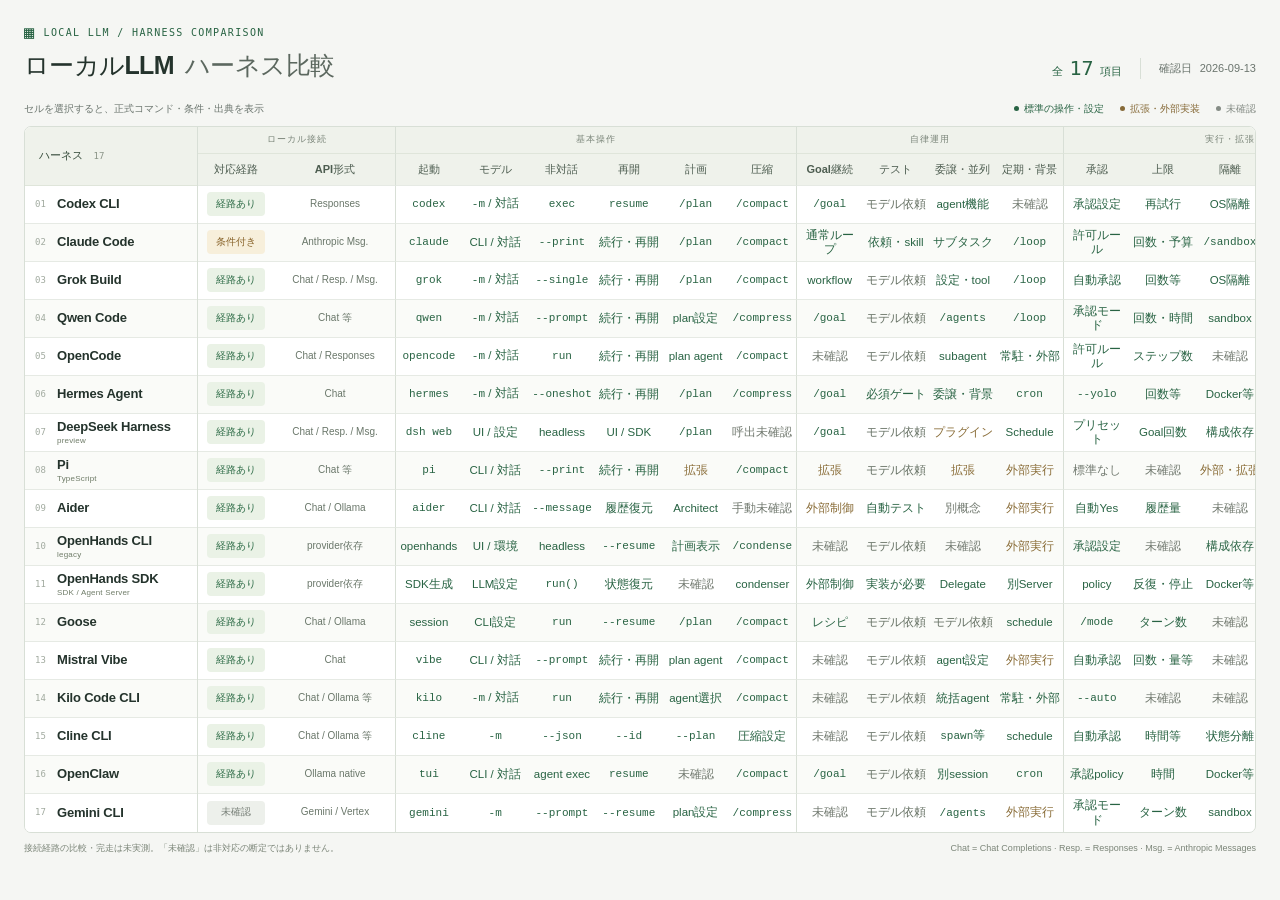
==== index.html @ deb5e722 "Build a single-page comparison for all 17 harnesses" ====
<!doctype html>
<html lang="ja">
<head>
  <meta charset="utf-8">
  <meta name="viewport" content="width=device-width, initial-scale=1">
  <meta name="color-scheme" content="light">
  <title>ローカルLLM ハーネス比較 — 全17項目</title>
  <meta name="description" content="全17ハーネスのローカルLLM接続、コマンド、自律運用を1つの比較表で。一次資料・正式エイリアスも各セルで確認できます。">
  <link rel="canonical" href="https://ootsuka-repos.github.io/local-llm-harness-comparison/">
  <link rel="icon" href="assets/favicon.svg" type="image/svg+xml">
  <link rel="stylesheet" href="assets/style.css">
  <script src="assets/table.js" defer></script>
</head>
<body>
  <main>
    <header class="page-header">
      <div class="heading">
        <p class="eyebrow"><span aria-hidden="true" class="brand-mark">▦</span> LOCAL LLM / HARNESS COMPARISON</p>
        <h1>ローカルLLM <span>ハーネス比較</span></h1>
      </div>
      <div class="page-meta"><span class="total">全 <strong>17</strong> 項目</span><span>確認日 <time datetime="2026-09-13">2026-09-13</time></span></div>
    </header>
    <div class="table-meta" id="table-help">
      <span>セルを選択すると、正式コマンド・条件・出典を表示</span>
      <span class="legend"><span class="legend-standard">標準の操作・設定</span><span class="legend-external">拡張・外部実装</span><span class="legend-unknown">未確認</span><span class="scroll-hint">横スクロール →</span></span>
    </div>
    <div class="table-scroll" role="region" aria-label="全17ハーネスの比較表。矢印キーでスクロールできます" aria-describedby="table-help table-note" tabindex="0">
      <table>
        <caption class="sr-only">全17ハーネスのローカル接続と15機能の比較</caption>
        <colgroup><col class="name-col"></colgroup><colgroup><col class="local-col"><col class="api-col"></colgroup><colgroup><col span="6" class="feature-col"></colgroup><colgroup><col span="4" class="feature-col"></colgroup><colgroup><col span="5" class="feature-col"></colgroup>
<thead><tr class="group-head"><th class="name-head" rowspan="2" scope="col">ハーネス <span class="count">17</span></th><th scope="colgroup" colspan="2">ローカル接続</th><th scope="colgroup" colspan="6">基本操作</th><th scope="colgroup" colspan="4">自律運用</th><th scope="colgroup" colspan="5">実行・拡張</th></tr>
<tr class="column-head"><th scope="col">対応経路</th><th scope="col">API形式</th><th scope="col" class="group-start">起動</th><th scope="col" class="">モデル</th><th scope="col" class="">非対話</th><th scope="col" class="">再開</th><th scope="col" class="">計画</th><th scope="col" class="">圧縮</th><th scope="col" class="group-start">Goal継続</th><th scope="col" class="">テスト</th><th scope="col" class="">委譲・並列</th><th scope="col" class="">定期・背景</th><th scope="col" class="group-start">承認</th><th scope="col" class="">上限</th><th scope="col" class="">隔離</th><th scope="col" class="">拡張</th><th scope="col" class="">出力</th></tr></thead>
<tbody>
<tr id="codex"><th scope="row"><button type="button" class="name-button" popovertarget="detail-codex-scope" aria-label="Codex CLIの対象・実行面"><span class="row-number" aria-hidden="true">01</span><span class="product-name">Codex CLI</span><span class="name-arrow" aria-hidden="true">↗</span></button></th><td class="local-cell"><button type="button" class="cell-button status-supported" popovertarget="detail-codex-local" aria-label="Codex CLI・ローカル接続：経路あり。詳細を表示" title="`codex --oss --local-provider ollama -m MODEL`。LM Studioも選択可。独自providerは`base_url`＋`wire_api = &quot;responses&quot;`。Chat Completionsだけのサーバーとは直接同一視しない。">経路あり</button></td><td class="api-cell"><button type="button" class="cell-button " popovertarget="detail-codex-protocol" aria-label="Codex CLI・API形式：Responses。詳細を表示" title="Responses">Responses</button></td><td class="group-start kind-cli"><button type="button" class="cell-button " popovertarget="detail-codex-start" aria-label="Codex CLI・起動：codex。詳細を表示" title="`codex`"><code>codex</code></button></td><td class="kind-mixed"><button type="button" class="cell-button " popovertarget="detail-codex-model" aria-label="Codex CLI・モデル選択：-m / 対話。詳細を表示" title="`--model MODEL` / `/model`"><code>-m</code> / 対話</button></td><td class="kind-cli"><button type="button" class="cell-button " popovertarget="detail-codex-headless" aria-label="Codex CLI・非対話実行：exec。詳細を表示" title="`codex exec &quot;PROMPT&quot;`"><code>exec</code></button></td><td class="kind-cli"><button type="button" class="cell-button " popovertarget="detail-codex-resume" aria-label="Codex CLI・再開：resume。詳細を表示" title="`codex resume --last` / `codex resume ID`"><code>resume</code></button></td><td class="kind-slash"><button type="button" class="cell-button " popovertarget="detail-codex-plan" aria-label="Codex CLI・計画：/plan。詳細を表示" title="`/plan [PROMPT]`"><code>/plan</code></button></td><td class="kind-slash"><button type="button" class="cell-button " popovertarget="detail-codex-compact" aria-label="Codex CLI・履歴圧縮：/compact。詳細を表示" title="`/compact`"><code>/compact</code></button></td><td class="group-start kind-slash"><button type="button" class="cell-button " popovertarget="detail-codex-goal" aria-label="Codex CLI・目標まで継続：/goal。詳細を表示" title="`/goal OBJECTIVE`、`/goal pause`、`/goal resume`。ローカルモデルでの継続品質は未実測。"><code>/goal</code></button></td><td class="kind-model"><button type="button" class="cell-button " popovertarget="detail-codex-test" aria-label="Codex CLI・テスト・修正：モデル依頼。詳細を表示" title="テストを実行して失敗を修正するよう依頼。`codex review`はレビュー用でテスト合格ゲートではない。">モデル依頼</button></td><td class="kind-mixed"><button type="button" class="cell-button " popovertarget="detail-codex-delegate" aria-label="Codex CLI・サブエージェント：agent機能。詳細を表示" title="エージェント機能・設定で委譲。`codex agents`はセッション閲覧で、spawnコマンドではない。">agent機能</button></td><td class="kind-unverified"><button type="button" class="cell-button " popovertarget="detail-codex-schedule" aria-label="Codex CLI・定期・背景実行：未確認。詳細を表示" title="この比較ではローカルCLIの定期実行コマンド未確定。外部schedulerで`codex exec`を起動可能。">未確認</button></td><td class="group-start kind-cli"><button type="button" class="cell-button " popovertarget="detail-codex-approval" aria-label="Codex CLI・承認制御：承認設定。詳細を表示" title="`--ask-for-approval never --sandbox workspace-write`。承認しない設定と隔離は別。">承認設定</button></td><td class="kind-config"><button type="button" class="cell-button " popovertarget="detail-codex-limits" aria-label="Codex CLI・実行上限：再試行。詳細を表示" title="providerの`request_max_retries` / `stream_max_retries`。壁時計制限は外部プロセス管理で補う。">再試行</button></td><td class="kind-cli"><button type="button" class="cell-button " popovertarget="detail-codex-sandbox" aria-label="Codex CLI・隔離：OS隔離。詳細を表示" title="`--sandbox workspace-write` / `read-only`。`--worktree`はGit分離でOS隔離ではない。">OS隔離</button></td><td class="kind-mixed"><button type="button" class="cell-button " popovertarget="detail-codex-extend" aria-label="Codex CLI・拡張・MCP：MCP等。詳細を表示" title="`codex mcp`、`codex plugin`、`/skills`">MCP等</button></td><td class="kind-cli"><button type="button" class="cell-button " popovertarget="detail-codex-output" aria-label="Codex CLI・機械可読出力：JSON。詳細を表示" title="`codex exec --json &quot;PROMPT&quot;`">JSON</button></td></tr>
<tr id="claude-code"><th scope="row"><button type="button" class="name-button" popovertarget="detail-claude-code-scope" aria-label="Claude Codeの対象・実行面"><span class="row-number" aria-hidden="true">02</span><span class="product-name">Claude Code</span><span class="name-arrow" aria-hidden="true">↗</span></button></th><td class="local-cell"><button type="button" class="cell-button status-conditional" popovertarget="detail-claude-code-local" aria-label="Claude Code・ローカル接続：条件付き。詳細を表示" title="OllamaのAnthropic互換APIで接続。`ANTHROPIC_BASE_URL=http://localhost:11434`、`ANTHROPIC_AUTH_TOKEN=ollama`、`ANTHROPIC_API_KEY=&quot;&quot;`を設定し`claude --model MODEL`。Chat Completionsのみなら変換層が必要。">条件付き</button></td><td class="api-cell"><button type="button" class="cell-button " popovertarget="detail-claude-code-protocol" aria-label="Claude Code・API形式：Anthropic Msg.。詳細を表示" title="Anthropic Messages">Anthropic Msg.</button></td><td class="group-start kind-cli"><button type="button" class="cell-button " popovertarget="detail-claude-code-start" aria-label="Claude Code・起動：claude。詳細を表示" title="`claude`"><code>claude</code></button></td><td class="kind-mixed"><button type="button" class="cell-button " popovertarget="detail-claude-code-model" aria-label="Claude Code・モデル選択：CLI / 対話。詳細を表示" title="`--model MODEL` / `/model`">CLI / 対話</button></td><td class="kind-cli"><button type="button" class="cell-button " popovertarget="detail-claude-code-headless" aria-label="Claude Code・非対話実行：--print。詳細を表示" title="`claude --print &quot;PROMPT&quot;`"><code>--print</code></button></td><td class="kind-cli"><button type="button" class="cell-button " popovertarget="detail-claude-code-resume" aria-label="Claude Code・再開：続行・再開。詳細を表示" title="`claude --continue` / `claude --resume ID`">続行・再開</button></td><td class="kind-mixed"><button type="button" class="cell-button " popovertarget="detail-claude-code-plan" aria-label="Claude Code・計画：/plan。詳細を表示" title="`--permission-mode plan` / `/plan`"><code>/plan</code></button></td><td class="kind-slash"><button type="button" class="cell-button " popovertarget="detail-claude-code-compact" aria-label="Claude Code・履歴圧縮：/compact。詳細を表示" title="`/compact [INSTRUCTIONS]`"><code>/compact</code></button></td><td class="group-start kind-slash"><button type="button" class="cell-button " popovertarget="detail-claude-code-goal" aria-label="Claude Code・目標まで継続：通常ループ。詳細を表示" title="通常のagent loop。`/loop`は反復／定期実行で、独立した成果検証の保証ではない。">通常ループ</button></td><td class="kind-mixed"><button type="button" class="cell-button " popovertarget="detail-claude-code-test" aria-label="Claude Code・テスト・修正：依頼・skill。詳細を表示" title="シェルでテスト→修正を依頼。`/verify`は明示起動の検証skillで、決定的な必須ゲートとは別。">依頼・skill</button></td><td class="kind-mixed"><button type="button" class="cell-button " popovertarget="detail-claude-code-delegate" aria-label="Claude Code・サブエージェント：サブタスク。詳細を表示" title="`--agents JSON` / agent定義ファイル、`/subtask TASK`でforked subagent。現行`/agents`は管理方法の案内。">サブタスク</button></td><td class="kind-slash"><button type="button" class="cell-button " popovertarget="detail-claude-code-schedule" aria-label="Claude Code・定期・背景実行：/loop。詳細を表示" title="`/loop INTERVAL PROMPT`。セッション稼働中に発火。終了中は動かず、再開時の復元に例外あり。"><code>/loop</code></button></td><td class="group-start kind-cli"><button type="button" class="cell-button " popovertarget="detail-claude-code-approval" aria-label="Claude Code・承認制御：許可ルール。詳細を表示" title="`--allowedTools`等で許可範囲を指定。全スキップは`--dangerously-skip-permissions`。">許可ルール</button></td><td class="kind-cli"><button type="button" class="cell-button " popovertarget="detail-claude-code-limits" aria-label="Claude Code・実行上限：回数・予算。詳細を表示" title="printモードの`--max-turns N` / `--max-budget-usd N`。ローカルモデルの価格上限は時間制限の代用にしない。">回数・予算</button></td><td class="kind-slash"><button type="button" class="cell-button " popovertarget="detail-claude-code-sandbox" aria-label="Claude Code・隔離：/sandbox。詳細を表示" title="`/sandbox`。権限スキップとsandboxを混同しない。"><code>/sandbox</code></button></td><td class="kind-mixed"><button type="button" class="cell-button " popovertarget="detail-claude-code-extend" aria-label="Claude Code・拡張・MCP：MCP等。詳細を表示" title="`claude mcp`、`/mcp`、`/skills`、hooks / plugins">MCP等</button></td><td class="kind-cli"><button type="button" class="cell-button " popovertarget="detail-claude-code-output" aria-label="Claude Code・機械可読出力：JSON。詳細を表示" title="`claude -p &quot;PROMPT&quot; --output-format json` / `stream-json`">JSON</button></td></tr>
<tr id="grok-build"><th scope="row"><button type="button" class="name-button" popovertarget="detail-grok-build-scope" aria-label="Grok Buildの対象・実行面"><span class="row-number" aria-hidden="true">03</span><span class="product-name">Grok Build</span><span class="name-arrow" aria-hidden="true">↗</span></button></th><td class="local-cell"><button type="button" class="cell-button status-supported" popovertarget="detail-grok-build-local" aria-label="Grok Build・ローカル接続：経路あり。詳細を表示" title="`~/.grok/config.toml`の`[model.&lt;id&gt;]`に`base_url`、`model`、`api_backend`を設定。独自モデル経路あり。ローカルQwen実測は未実施。">経路あり</button></td><td class="api-cell"><button type="button" class="cell-button " popovertarget="detail-grok-build-protocol" aria-label="Grok Build・API形式：Chat / Resp. / Msg.。詳細を表示" title="Chat Completions / Responses / Anthropic Messages">Chat / Resp. / Msg.</button></td><td class="group-start kind-cli"><button type="button" class="cell-button " popovertarget="detail-grok-build-start" aria-label="Grok Build・起動：grok。詳細を表示" title="`grok`"><code>grok</code></button></td><td class="kind-mixed"><button type="button" class="cell-button " popovertarget="detail-grok-build-model" aria-label="Grok Build・モデル選択：-m / 対話。詳細を表示" title="`--model MODEL` / `/model MODEL`"><code>-m</code> / 対話</button></td><td class="kind-cli"><button type="button" class="cell-button " popovertarget="detail-grok-build-headless" aria-label="Grok Build・非対話実行：--single。詳細を表示" title="`grok --single &quot;PROMPT&quot;`"><code>--single</code></button></td><td class="kind-cli"><button type="button" class="cell-button " popovertarget="detail-grok-build-resume" aria-label="Grok Build・再開：続行・再開。詳細を表示" title="`grok --continue` / `grok --resume ID`">続行・再開</button></td><td class="kind-slash"><button type="button" class="cell-button " popovertarget="detail-grok-build-plan" aria-label="Grok Build・計画：/plan。詳細を表示" title="`/plan [DESCRIPTION]` / `/view-plan`"><code>/plan</code></button></td><td class="kind-slash"><button type="button" class="cell-button " popovertarget="detail-grok-build-compact" aria-label="Grok Build・履歴圧縮：/compact。詳細を表示" title="`/compact [CONTEXT]`"><code>/compact</code></button></td><td class="group-start kind-slash"><button type="button" class="cell-button " popovertarget="detail-grok-build-goal" aria-label="Grok Build・目標まで継続：workflow。詳細を表示" title="`/workflow NAME`で保存workflowを実行・pause/resume。独立した完了検証の有無は未確認。">workflow</button></td><td class="kind-model"><button type="button" class="cell-button " popovertarget="detail-grok-build-test" aria-label="Grok Build・テスト・修正：モデル依頼。詳細を表示" title="シェルでテスト→修正を依頼。workflowに手順を記述可能。">モデル依頼</button></td><td class="kind-mixed"><button type="button" class="cell-button " popovertarget="detail-grok-build-delegate" aria-label="Grok Build・サブエージェント：設定・tool。詳細を表示" title="`GROK_SUBAGENTS=1`、taskツール。`/tasks`で確認。">設定・tool</button></td><td class="kind-slash"><button type="button" class="cell-button " popovertarget="detail-grok-build-schedule" aria-label="Grok Build・定期・背景実行：/loop。詳細を表示" title="`/loop [INTERVAL] PROMPT`、`/tasks`"><code>/loop</code></button></td><td class="group-start kind-cli"><button type="button" class="cell-button " popovertarget="detail-grok-build-approval" aria-label="Grok Build・承認制御：自動承認。詳細を表示" title="`--always-approve`。denyルールやhooksは別に適用。">自動承認</button></td><td class="kind-mixed"><button type="button" class="cell-button " popovertarget="detail-grok-build-limits" aria-label="Grok Build・実行上限：回数等。詳細を表示" title="`--max-turns N`、modelごとの`max_retries`">回数等</button></td><td class="kind-cli"><button type="button" class="cell-button " popovertarget="detail-grok-build-sandbox" aria-label="Grok Build・隔離：OS隔離。詳細を表示" title="`--sandbox workspace` / `read-only` / `strict`。`--worktree`は別のGit分離。">OS隔離</button></td><td class="kind-mixed"><button type="button" class="cell-button " popovertarget="detail-grok-build-extend" aria-label="Grok Build・拡張・MCP：MCP等。詳細を表示" title="`grok mcp`、`grok plugin`、`/skills`、hooks">MCP等</button></td><td class="kind-cli"><button type="button" class="cell-button " popovertarget="detail-grok-build-output" aria-label="Grok Build・機械可読出力：JSON。詳細を表示" title="`--output-format json` / `streaming-json`、`grok agent stdio`はACP">JSON</button></td></tr>
<tr id="qwen-code"><th scope="row"><button type="button" class="name-button" popovertarget="detail-qwen-code-scope" aria-label="Qwen Codeの対象・実行面"><span class="row-number" aria-hidden="true">04</span><span class="product-name">Qwen Code</span><span class="name-arrow" aria-hidden="true">↗</span></button></th><td class="local-cell"><button type="button" class="cell-button status-supported" popovertarget="detail-qwen-code-local" aria-label="Qwen Code・ローカル接続：経路あり。詳細を表示" title="`qwen --auth-type openai --openai-base-url URL --openai-api-key KEY --model MODEL`。URLは通常`http://127.0.0.1:PORT/v1`。">経路あり</button></td><td class="api-cell"><button type="button" class="cell-button " popovertarget="detail-qwen-code-protocol" aria-label="Qwen Code・API形式：Chat 等。詳細を表示" title="Chat Completionsほかprovider別プロトコル">Chat 等</button></td><td class="group-start kind-cli"><button type="button" class="cell-button " popovertarget="detail-qwen-code-start" aria-label="Qwen Code・起動：qwen。詳細を表示" title="`qwen`"><code>qwen</code></button></td><td class="kind-mixed"><button type="button" class="cell-button " popovertarget="detail-qwen-code-model" aria-label="Qwen Code・モデル選択：-m / 対話。詳細を表示" title="`--model MODEL` / `/model`"><code>-m</code> / 対話</button></td><td class="kind-cli"><button type="button" class="cell-button " popovertarget="detail-qwen-code-headless" aria-label="Qwen Code・非対話実行：--prompt。詳細を表示" title="`qwen --prompt &quot;PROMPT&quot;`"><code>--prompt</code></button></td><td class="kind-cli"><button type="button" class="cell-button " popovertarget="detail-qwen-code-resume" aria-label="Qwen Code・再開：続行・再開。詳細を表示" title="`qwen --continue` / `qwen --resume ID`。headlessにも対応。">続行・再開</button></td><td class="kind-cli"><button type="button" class="cell-button " popovertarget="detail-qwen-code-plan" aria-label="Qwen Code・計画：plan設定。詳細を表示" title="`--approval-mode plan`">plan設定</button></td><td class="kind-slash"><button type="button" class="cell-button " popovertarget="detail-qwen-code-compact" aria-label="Qwen Code・履歴圧縮：/compress。詳細を表示" title="`/compress`"><code>/compress</code></button></td><td class="group-start kind-mixed"><button type="button" class="cell-button " popovertarget="detail-qwen-code-goal" aria-label="Qwen Code・目標まで継続：/goal。詳細を表示" title="`/goal OBJECTIVE`。headlessは`qwen -p &quot;/goal OBJECTIVE&quot;`。完了・blocked申告を検証役が判定。"><code>/goal</code></button></td><td class="kind-model"><button type="button" class="cell-button " popovertarget="detail-qwen-code-test" aria-label="Qwen Code・テスト・修正：モデル依頼。詳細を表示" title="テスト合格をGoalの検証条件に記載。テスト実行・修正はモデルのツール操作。">モデル依頼</button></td><td class="kind-mixed"><button type="button" class="cell-button " popovertarget="detail-qwen-code-delegate" aria-label="Qwen Code・サブエージェント：/agents。詳細を表示" title="`/agents create` / `manage`、`/fork DIRECTIVE`、`/coordinate TASK`。subagentのモデル・権限設定に依存。"><code>/agents</code></button></td><td class="kind-slash"><button type="button" class="cell-button " popovertarget="detail-qwen-code-schedule" aria-label="Qwen Code・定期・背景実行：/loop。詳細を表示" title="`/loop INTERVAL PROMPT`は同梱skill。`/tasks` / `/workflows`で背景作業を確認。"><code>/loop</code></button></td><td class="group-start kind-cli"><button type="button" class="cell-button " popovertarget="detail-qwen-code-approval" aria-label="Qwen Code・承認制御：承認モード。詳細を表示" title="`--approval-mode yolo` / `--yolo`。`auto`は判定による承認で全許可とは異なる。">承認モード</button></td><td class="kind-cli"><button type="button" class="cell-button " popovertarget="detail-qwen-code-limits" aria-label="Qwen Code・実行上限：回数・時間。詳細を表示" title="`--max-session-turns N` / `--max-wall-time 1h` / `--max-tool-calls N`。serve/ACPへ同じ上限が適用されると仮定しない。">回数・時間</button></td><td class="kind-cli"><button type="button" class="cell-button " popovertarget="detail-qwen-code-sandbox" aria-label="Qwen Code・隔離：sandbox。詳細を表示" title="`--sandbox`。`--yolo`だけでは隔離されない。">sandbox</button></td><td class="kind-slash"><button type="button" class="cell-button " popovertarget="detail-qwen-code-extend" aria-label="Qwen Code・拡張・MCP：MCP等。詳細を表示" title="`/mcp`、`/skills`。拡張の有効化状態に依存。">MCP等</button></td><td class="kind-cli"><button type="button" class="cell-button " popovertarget="detail-qwen-code-output" aria-label="Qwen Code・機械可読出力：JSON。詳細を表示" title="`--output-format json` / `stream-json`">JSON</button></td></tr>
<tr id="opencode"><th scope="row"><button type="button" class="name-button" popovertarget="detail-opencode-scope" aria-label="OpenCodeの対象・実行面"><span class="row-number" aria-hidden="true">05</span><span class="product-name">OpenCode</span><span class="name-arrow" aria-hidden="true">↗</span></button></th><td class="local-cell"><button type="button" class="cell-button status-supported" popovertarget="detail-opencode-local" aria-label="OpenCode・ローカル接続：経路あり。詳細を表示" title="`opencode.json`の`provider.&lt;id&gt;.options.baseURL`。Chat Completionsなら`@ai-sdk/openai-compatible`。`-m provider/MODEL`で選択。">経路あり</button></td><td class="api-cell"><button type="button" class="cell-button " popovertarget="detail-opencode-protocol" aria-label="OpenCode・API形式：Chat / Responses。詳細を表示" title="Chat Completions / Responses（providerで選択）">Chat / Responses</button></td><td class="group-start kind-cli"><button type="button" class="cell-button " popovertarget="detail-opencode-start" aria-label="OpenCode・起動：opencode。詳細を表示" title="`opencode`"><code>opencode</code></button></td><td class="kind-mixed"><button type="button" class="cell-button " popovertarget="detail-opencode-model" aria-label="OpenCode・モデル選択：-m / 対話。詳細を表示" title="`--model provider/MODEL` / `/models`"><code>-m</code> / 対話</button></td><td class="kind-cli"><button type="button" class="cell-button " popovertarget="detail-opencode-headless" aria-label="OpenCode・非対話実行：run。詳細を表示" title="`opencode run &quot;PROMPT&quot;`"><code>run</code></button></td><td class="kind-cli"><button type="button" class="cell-button " popovertarget="detail-opencode-resume" aria-label="OpenCode・再開：続行・再開。詳細を表示" title="`opencode --continue` / `opencode --session ID`。runにも指定可能。">続行・再開</button></td><td class="kind-mixed"><button type="button" class="cell-button " popovertarget="detail-opencode-plan" aria-label="OpenCode・計画：plan agent。詳細を表示" title="`--agent plan` / TUIでTabによるagent切替">plan agent</button></td><td class="kind-slash"><button type="button" class="cell-button " popovertarget="detail-opencode-compact" aria-label="OpenCode・履歴圧縮：/compact。詳細を表示" title="`/compact`"><code>/compact</code></button></td><td class="group-start kind-unverified"><button type="button" class="cell-button " popovertarget="detail-opencode-goal" aria-label="OpenCode・目標まで継続：未確認。詳細を表示" title="通常のagent loop。Goalの独立検証付き継続は、本体の今回確認した資料では未確認。">未確認</button></td><td class="kind-model"><button type="button" class="cell-button " popovertarget="detail-opencode-test" aria-label="OpenCode・テスト・修正：モデル依頼。詳細を表示" title="bashでテスト→修正を依頼。formatterとテスト完了ゲートは別。">モデル依頼</button></td><td class="kind-mixed"><button type="button" class="cell-button " popovertarget="detail-opencode-delegate" aria-label="OpenCode・サブエージェント：subagent。詳細を表示" title="subagentを設定。`@general`等で利用。`opencode agent create`で作成。">subagent</button></td><td class="kind-cli"><button type="button" class="cell-button " popovertarget="detail-opencode-schedule" aria-label="OpenCode・定期・背景実行：常駐・外部。詳細を表示" title="`opencode serve`＋`opencode run --attach URL`。定期起動は外側で管理。">常駐・外部</button></td><td class="group-start kind-mixed"><button type="button" class="cell-button " popovertarget="detail-opencode-approval" aria-label="OpenCode・承認制御：許可ルール。詳細を表示" title="`--auto`は明示deny以外を自動承認。`permission`設定で個別制御。">許可ルール</button></td><td class="kind-config"><button type="button" class="cell-button " popovertarget="detail-opencode-limits" aria-label="OpenCode・実行上限：ステップ数。詳細を表示" title="agentの`steps`で推論反復を制限。プロセスの時間上限とは別。">ステップ数</button></td><td class="kind-unverified"><button type="button" class="cell-button " popovertarget="detail-opencode-sandbox" aria-label="OpenCode・隔離：未確認。詳細を表示" title="permissionは操作許可。OS隔離の汎用フラグはこの資料群で未確認。コンテナ等を外側で用意。">未確認</button></td><td class="kind-mixed"><button type="button" class="cell-button " popovertarget="detail-opencode-extend" aria-label="OpenCode・拡張・MCP：MCP等。詳細を表示" title="`opencode mcp add`、skills、plugins、カスタムコマンド">MCP等</button></td><td class="kind-cli"><button type="button" class="cell-button " popovertarget="detail-opencode-output" aria-label="OpenCode・機械可読出力：JSON。詳細を表示" title="`opencode run --format json &quot;PROMPT&quot;`">JSON</button></td></tr>
<tr id="hermes"><th scope="row"><button type="button" class="name-button" popovertarget="detail-hermes-scope" aria-label="Hermes Agentの対象・実行面"><span class="row-number" aria-hidden="true">06</span><span class="product-name">Hermes Agent</span><span class="name-arrow" aria-hidden="true">↗</span></button></th><td class="local-cell"><button type="button" class="cell-button status-supported" popovertarget="detail-hermes-local" aria-label="Hermes Agent・ローカル接続：経路あり。詳細を表示" title="`hermes setup`でCustom Endpoint。`model.provider: custom`、`model.base_url: URL`、`model.default: MODEL`。">経路あり</button></td><td class="api-cell"><button type="button" class="cell-button " popovertarget="detail-hermes-protocol" aria-label="Hermes Agent・API形式：Chat。詳細を表示" title="Chat Completions（custom endpoint）">Chat</button></td><td class="group-start kind-cli"><button type="button" class="cell-button " popovertarget="detail-hermes-start" aria-label="Hermes Agent・起動：hermes。詳細を表示" title="`hermes` / `hermes chat`"><code>hermes</code></button></td><td class="kind-mixed"><button type="button" class="cell-button " popovertarget="detail-hermes-model" aria-label="Hermes Agent・モデル選択：-m / 対話。詳細を表示" title="`hermes chat --model MODEL` / `/model`"><code>-m</code> / 対話</button></td><td class="kind-cli"><button type="button" class="cell-button " popovertarget="detail-hermes-headless" aria-label="Hermes Agent・非対話実行：--oneshot。詳細を表示" title="`hermes chat --oneshot --query &quot;PROMPT&quot;`。現行では`-q`単独はTTYで対話を継続する。"><code>--oneshot</code></button></td><td class="kind-cli"><button type="button" class="cell-button " popovertarget="detail-hermes-resume" aria-label="Hermes Agent・再開：続行・再開。詳細を表示" title="`hermes --continue` / `hermes --resume ID`">続行・再開</button></td><td class="kind-slash"><button type="button" class="cell-button " popovertarget="detail-hermes-plan" aria-label="Hermes Agent・計画：/plan。詳細を表示" title="`/plan [TASK]`で計画ファイルを作成"><code>/plan</code></button></td><td class="kind-slash"><button type="button" class="cell-button " popovertarget="detail-hermes-compact" aria-label="Hermes Agent・履歴圧縮：/compress。詳細を表示" title="`/compress [focus TOPIC]`"><code>/compress</code></button></td><td class="group-start kind-slash"><button type="button" class="cell-button " popovertarget="detail-hermes-goal" aria-label="Hermes Agent・目標まで継続：/goal。詳細を表示" title="`/goal OBJECTIVE`、`/goal pause` / `resume`。補助judgeで継続判断。ACPには未実装。"><code>/goal</code></button></td><td class="kind-slash"><button type="button" class="cell-button " popovertarget="detail-hermes-test" aria-label="Hermes Agent・テスト・修正：必須ゲート。詳細を表示" title="`/goal gate add COMMAND`。終了コード0を完了の必要条件にできる。通常のjudge判断も続く。">必須ゲート</button></td><td class="kind-mixed"><button type="button" class="cell-button " popovertarget="detail-hermes-delegate" aria-label="Hermes Agent・サブエージェント：委譲・背景。詳細を表示" title="delegate機能。`/bg PROMPT`は別背景セッションで、Goalの自動タスク分割とは別。">委譲・背景</button></td><td class="kind-cli"><button type="button" class="cell-button " popovertarget="detail-hermes-schedule" aria-label="Hermes Agent・定期・背景実行：cron。詳細を表示" title="`hermes cron create` / `list` / `tick`、`hermes gateway`。複数タスクは`hermes kanban`系。"><code>cron</code></button></td><td class="group-start kind-cli"><button type="button" class="cell-button " popovertarget="detail-hermes-approval" aria-label="Hermes Agent・承認制御：--yolo。詳細を表示" title="`--yolo`で承認をスキップ。通常のapproval設定とは区別。"><code>--yolo</code></button></td><td class="kind-mixed"><button type="button" class="cell-button " popovertarget="detail-hermes-limits" aria-label="Hermes Agent・実行上限：回数等。詳細を表示" title="`--max-turns N`は一会話ターン内のtool反復。Goalは`goals.max_turns`、gateには別のtimeout/retry。">回数等</button></td><td class="kind-config"><button type="button" class="cell-button " popovertarget="detail-hermes-sandbox" aria-label="Hermes Agent・隔離：Docker等。詳細を表示" title="terminal backendにDocker / SSH等を選択。`--worktree`は別のGit分離。">Docker等</button></td><td class="kind-mixed"><button type="button" class="cell-button " popovertarget="detail-hermes-extend" aria-label="Hermes Agent・拡張・MCP：MCP等。詳細を表示" title="skills / MCP / plugins。`/skills`で管理。">MCP等</button></td><td class="kind-cli"><button type="button" class="cell-button " popovertarget="detail-hermes-output" aria-label="Hermes Agent・機械可読出力：text / RPC。詳細を表示" title="`hermes -z &quot;PROMPT&quot;`は最終テキスト出力。構造化制御はRPC/SDK面を別途使用。">text / RPC</button></td></tr>
<tr id="deepseek-harness"><th scope="row"><button type="button" class="name-button" popovertarget="detail-deepseek-harness-scope" aria-label="DeepSeek Harness (dsh)の対象・実行面"><span class="row-number" aria-hidden="true">07</span><span class="product-name">DeepSeek Harness<small class="product-badge">preview</small></span><span class="name-arrow" aria-hidden="true">↗</span></button></th><td class="local-cell"><button type="button" class="cell-button status-supported" popovertarget="detail-deepseek-harness-local" aria-label="DeepSeek Harness (dsh)・ローカル接続：経路あり。詳細を表示" title="WebのSettings → Models → Add a custom provider。`baseURL`とAPI protocolを指定。`llm-pi-ai.providers`で設定可。">経路あり</button></td><td class="api-cell"><button type="button" class="cell-button " popovertarget="detail-deepseek-harness-protocol" aria-label="DeepSeek Harness (dsh)・API形式：Chat / Resp. / Msg.。詳細を表示" title="Chat Completions / Responses / Anthropic Messages">Chat / Resp. / Msg.</button></td><td class="group-start kind-cli"><button type="button" class="cell-button " popovertarget="detail-deepseek-harness-start" aria-label="DeepSeek Harness (dsh)・起動：dsh web。詳細を表示" title="`dsh web`（未導入なら`npx @deepseek-ai/dsh web`）"><code>dsh web</code></button></td><td class="kind-ui"><button type="button" class="cell-button " popovertarget="detail-deepseek-harness-model" aria-label="DeepSeek Harness (dsh)・モデル選択：UI / 設定。詳細を表示" title="Webのモデル選択 / `settings.yaml`。`--model`をlauncherの共通引数とは扱わない。">UI / 設定</button></td><td class="kind-cli"><button type="button" class="cell-button " popovertarget="detail-deepseek-harness-headless" aria-label="DeepSeek Harness (dsh)・非対話実行：headless。詳細を表示" title="`dsh --profile headless &quot;PROMPT&quot;`。新規永続sessionを作る単発実行。">headless</button></td><td class="kind-mixed"><button type="button" class="cell-button " popovertarget="detail-deepseek-harness-resume" aria-label="DeepSeek Harness (dsh)・再開：UI / SDK。詳細を表示" title="Webの既存sessionまたはSDKで復元。共通CLIの`--resume`は資料で未確認。">UI / SDK</button></td><td class="kind-slash"><button type="button" class="cell-button " popovertarget="detail-deepseek-harness-plan" aria-label="DeepSeek Harness (dsh)・計画：/plan。詳細を表示" title="`/plan [PROMPT]` / `/plan off`（command adapterのあるUI）"><code>/plan</code></button></td><td class="kind-unverified"><button type="button" class="cell-button " popovertarget="detail-deepseek-harness-compact" aria-label="DeepSeek Harness (dsh)・履歴圧縮：呼出未確認。詳細を表示" title="compaction subsystemあり。共通CLI／slashの正式な呼出綴りは未確定。">呼出未確認</button></td><td class="group-start kind-mixed"><button type="button" class="cell-button " popovertarget="detail-deepseek-harness-goal" aria-label="DeepSeek Harness (dsh)・目標まで継続：/goal。詳細を表示" title="`/goal OBJECTIVE` / `pause` / `resume`。Goalサービス＋command＋round-driverの構成に依存。"><code>/goal</code></button></td><td class="kind-model"><button type="button" class="cell-button " popovertarget="detail-deepseek-harness-test" aria-label="DeepSeek Harness (dsh)・テスト・修正：モデル依頼。詳細を表示" title="シェルで検証。Goal保存自体には独立した成果検証の保証はない。">モデル依頼</button></td><td class="kind-extension"><button type="button" class="cell-button " popovertarget="detail-deepseek-harness-delegate" aria-label="DeepSeek Harness (dsh)・サブエージェント：プラグイン。詳細を表示" title="subagentプラグイン構成。Codex / Claude委譲は別の任意bundleで、ローカルモデル利用の必須条件ではない。">プラグイン</button></td><td class="kind-ui"><button type="button" class="cell-button " popovertarget="detail-deepseek-harness-schedule" aria-label="DeepSeek Harness (dsh)・定期・背景実行：Schedule。詳細を表示" title="Schedule UI／schedule subsystem。配置したprofileと稼働ホストに依存。">Schedule</button></td><td class="group-start kind-config"><button type="button" class="cell-button " popovertarget="detail-deepseek-harness-approval" aria-label="DeepSeek Harness (dsh)・承認制御：プリセット。詳細を表示" title="permission presetで制御。base-backed新規sessionは`workspace-write`。汎用`--yolo`を想定しない。">プリセット</button></td><td class="kind-config"><button type="button" class="cell-button " popovertarget="detail-deepseek-harness-limits" aria-label="DeepSeek Harness (dsh)・実行上限：Goal回数。詳細を表示" title="Goalの`maxGoalRounds`（既定256）。round-driverはcap到達等で停止。">Goal回数</button></td><td class="kind-config"><button type="button" class="cell-button " popovertarget="detail-deepseek-harness-sandbox" aria-label="DeepSeek Harness (dsh)・隔離：構成依存。詳細を表示" title="sandbox / permission presetを構成。Planモードだけではツールを強制制限しない。">構成依存</button></td><td class="kind-cli"><button type="button" class="cell-button " popovertarget="detail-deepseek-harness-extend" aria-label="DeepSeek Harness (dsh)・拡張・MCP：MCP等。詳細を表示" title="`dsh plugin --profile NAME add PACKAGE`。MCP clientは同梱、serverは既定で未有効。">MCP等</button></td><td class="kind-cli"><button type="button" class="cell-button " popovertarget="detail-deepseek-harness-output" aria-label="DeepSeek Harness (dsh)・機械可読出力：text / RPC。詳細を表示" title="headlessはstdoutに最終文。`dsh --profile sdk`はJSON-RPC、`--profile acp`はACP。">text / RPC</button></td></tr>
<tr id="pi"><th scope="row"><button type="button" class="name-button" popovertarget="detail-pi-scope" aria-label="Pi (TypeScript本家)の対象・実行面"><span class="row-number" aria-hidden="true">08</span><span class="product-name">Pi<small class="product-badge">TypeScript</small></span><span class="name-arrow" aria-hidden="true">↗</span></button></th><td class="local-cell"><button type="button" class="cell-button status-supported" popovertarget="detail-pi-local" aria-label="Pi (TypeScript本家)・ローカル接続：経路あり。詳細を表示" title="`~/.pi/agent/models.json`に`baseUrl`、`api: openai-completions`、`apiKey`、`models`を登録。鍵不要サーバーにもダミーkey設定が必要。">経路あり</button></td><td class="api-cell"><button type="button" class="cell-button " popovertarget="detail-pi-protocol" aria-label="Pi (TypeScript本家)・API形式：Chat 等。詳細を表示" title="Chat Completions等（provider設定）">Chat 等</button></td><td class="group-start kind-cli"><button type="button" class="cell-button " popovertarget="detail-pi-start" aria-label="Pi (TypeScript本家)・起動：pi。詳細を表示" title="`pi`"><code>pi</code></button></td><td class="kind-mixed"><button type="button" class="cell-button " popovertarget="detail-pi-model" aria-label="Pi (TypeScript本家)・モデル選択：CLI / 対話。詳細を表示" title="`--provider PROVIDER --model MODEL` / `/model`">CLI / 対話</button></td><td class="kind-cli"><button type="button" class="cell-button " popovertarget="detail-pi-headless" aria-label="Pi (TypeScript本家)・非対話実行：--print。詳細を表示" title="`pi --print &quot;PROMPT&quot;`"><code>--print</code></button></td><td class="kind-cli"><button type="button" class="cell-button " popovertarget="detail-pi-resume" aria-label="Pi (TypeScript本家)・再開：続行・再開。詳細を表示" title="`pi --continue`、`pi --resume`でpicker、`pi --session PATH_OR_ID`で指定">続行・再開</button></td><td class="kind-extension"><button type="button" class="cell-button " popovertarget="detail-pi-plan" aria-label="Pi (TypeScript本家)・計画：拡張。詳細を表示" title="標準Planモードなし。計画ファイル、extension / packageで追加。">拡張</button></td><td class="kind-slash"><button type="button" class="cell-button " popovertarget="detail-pi-compact" aria-label="Pi (TypeScript本家)・履歴圧縮：/compact。詳細を表示" title="`/compact [PROMPT]`、`/tree`で会話の分岐へ移動"><code>/compact</code></button></td><td class="group-start kind-extension"><button type="button" class="cell-button " popovertarget="detail-pi-goal" aria-label="Pi (TypeScript本家)・目標まで継続：拡張。詳細を表示" title="標準Goal機構としては扱わない。RPC / extensionで継続制御を実装。">拡張</button></td><td class="kind-model"><button type="button" class="cell-button " popovertarget="detail-pi-test" aria-label="Pi (TypeScript本家)・テスト・修正：モデル依頼。詳細を表示" title="bashでテスト→修正を依頼。完了ゲートはextension／外部runnerで実装。">モデル依頼</button></td><td class="kind-extension"><button type="button" class="cell-button " popovertarget="detail-pi-delegate" aria-label="Pi (TypeScript本家)・サブエージェント：拡張。詳細を表示" title="標準subagentなし。extension、package、複数Piプロセスで構成。">拡張</button></td><td class="kind-extension"><button type="button" class="cell-button " popovertarget="detail-pi-schedule" aria-label="Pi (TypeScript本家)・定期・背景実行：外部実行。詳細を表示" title="標準background bashなし。tmuxや外部schedulerで構成。">外部実行</button></td><td class="group-start kind-none"><button type="button" class="cell-button " popovertarget="detail-pi-approval" aria-label="Pi (TypeScript本家)・承認制御：標準なし。詳細を表示" title="標準でツール承認popupなし。`--approve`はproject trust用でツール承認とは別。">標準なし</button></td><td class="kind-unverified"><button type="button" class="cell-button " popovertarget="detail-pi-limits" aria-label="Pi (TypeScript本家)・実行上限：未確認。詳細を表示" title="汎用max-turnsフラグは今回のCLI一覧で未確認。RPCのabortや外部timeoutで補う。">未確認</button></td><td class="kind-extension"><button type="button" class="cell-button " popovertarget="detail-pi-sandbox" aria-label="Pi (TypeScript本家)・隔離：外部・拡張。詳細を表示" title="標準のOS隔離は外部containerまたはextensionで構成。">外部・拡張</button></td><td class="kind-mixed"><button type="button" class="cell-button " popovertarget="detail-pi-extend" aria-label="Pi (TypeScript本家)・拡張・MCP：拡張経由。詳細を表示" title="`pi install PACKAGE`。標準MCPなし、extensionで追加。skillsは`/skill:NAME`。">拡張経由</button></td><td class="kind-cli"><button type="button" class="cell-button " popovertarget="detail-pi-output" aria-label="Pi (TypeScript本家)・機械可読出力：JSON / RPC。詳細を表示" title="`pi --mode json -p &quot;PROMPT&quot;` / `pi --mode rpc`">JSON / RPC</button></td></tr>
<tr id="aider"><th scope="row"><button type="button" class="name-button" popovertarget="detail-aider-scope" aria-label="Aiderの対象・実行面"><span class="row-number" aria-hidden="true">09</span><span class="product-name">Aider</span><span class="name-arrow" aria-hidden="true">↗</span></button></th><td class="local-cell"><button type="button" class="cell-button status-supported" popovertarget="detail-aider-local" aria-label="Aider・ローカル接続：経路あり。詳細を表示" title="OpenAI互換は`OPENAI_API_BASE=URL`＋`OPENAI_API_KEY=KEY`、`aider --model openai/MODEL`。Ollamaは`ollama_chat/MODEL`。">経路あり</button></td><td class="api-cell"><button type="button" class="cell-button " popovertarget="detail-aider-protocol" aria-label="Aider・API形式：Chat / Ollama。詳細を表示" title="Chat Completions / Ollama">Chat / Ollama</button></td><td class="group-start kind-cli"><button type="button" class="cell-button " popovertarget="detail-aider-start" aria-label="Aider・起動：aider。詳細を表示" title="`aider`"><code>aider</code></button></td><td class="kind-mixed"><button type="button" class="cell-button " popovertarget="detail-aider-model" aria-label="Aider・モデル選択：CLI / 対話。詳細を表示" title="`--model MODEL` / `/model MODEL`">CLI / 対話</button></td><td class="kind-cli"><button type="button" class="cell-button " popovertarget="detail-aider-headless" aria-label="Aider・非対話実行：--message。詳細を表示" title="`aider --message &quot;PROMPT&quot;` / `--message-file FILE`"><code>--message</code></button></td><td class="kind-cli"><button type="button" class="cell-button " popovertarget="detail-aider-resume" aria-label="Aider・再開：履歴復元。詳細を表示" title="`--restore-chat-history`。履歴復元であり、停止した任意プロセスを復旧するものではない。">履歴復元</button></td><td class="kind-slash"><button type="button" class="cell-button " popovertarget="detail-aider-plan" aria-label="Aider・計画：Architect。詳細を表示" title="`/ask`で相談、`/architect`で設計→editorへ。専用のOS読み取り制限とは別。">Architect</button></td><td class="kind-unverified"><button type="button" class="cell-button " popovertarget="detail-aider-compact" aria-label="Aider・履歴圧縮：手動未確認。詳細を表示" title="自動履歴要約あり。共通`/compact`の存在は今回のcommand一覧で確認できない。">手動未確認</button></td><td class="group-start kind-extension"><button type="button" class="cell-button " popovertarget="detail-aider-goal" aria-label="Aider・目標まで継続：外部制御。詳細を表示" title="一依頼の編集と修正。大きい目標のキュー／継続／完了判定は外部runnerで補う。">外部制御</button></td><td class="kind-mixed"><button type="button" class="cell-button " popovertarget="detail-aider-test" aria-label="Aider・テスト・修正：自動テスト。詳細を表示" title="`--auto-test --test-cmd COMMAND`、`/test COMMAND`。編集後lintと失敗修正あり。">自動テスト</button></td><td class="kind-none"><button type="button" class="cell-button " popovertarget="detail-aider-delegate" aria-label="Aider・サブエージェント：別概念。詳細を表示" title="Architect / Editorのモデル分離。独立workerへのsubagent委譲とは別。">別概念</button></td><td class="kind-extension"><button type="button" class="cell-button " popovertarget="detail-aider-schedule" aria-label="Aider・定期・背景実行：外部実行。詳細を表示" title="`--message-file FILE`を外部schedulerから実行">外部実行</button></td><td class="group-start kind-cli"><button type="button" class="cell-button " popovertarget="detail-aider-approval" aria-label="Aider・承認制御：自動Yes。詳細を表示" title="`--yes-always`で確認へ自動Yes">自動Yes</button></td><td class="kind-cli"><button type="button" class="cell-button " popovertarget="detail-aider-limits" aria-label="Aider・実行上限：履歴量。詳細を表示" title="`--max-chat-history-tokens N`は履歴量。壁時計・全作業の反復上限とは別。">履歴量</button></td><td class="kind-unverified"><button type="button" class="cell-button " popovertarget="detail-aider-sandbox" aria-label="Aider・隔離：未確認。詳細を表示" title="組み込みOS隔離は今回のoption一覧で未確認。外部container等で構成。">未確認</button></td><td class="kind-cli"><button type="button" class="cell-button " popovertarget="detail-aider-extend" aria-label="Aider・拡張・MCP：読込。詳細を表示" title="`--load FILE`でchat command読込。MCPは今回の標準一覧で未確認。">読込</button></td><td class="kind-cli"><button type="button" class="cell-button " popovertarget="detail-aider-output" aria-label="Aider・機械可読出力：履歴保存。詳細を表示" title="`--chat-history-file FILE` / `--llm-history-file FILE`。汎用JSON event streamとは別。">履歴保存</button></td></tr>
<tr id="openhands-cli"><th scope="row"><button type="button" class="name-button" popovertarget="detail-openhands-cli-scope" aria-label="OpenHands CLI (legacy)の対象・実行面"><span class="row-number" aria-hidden="true">10</span><span class="product-name">OpenHands CLI<small class="product-badge">legacy</small></span><span class="name-arrow" aria-hidden="true">↗</span></button></th><td class="local-cell"><button type="button" class="cell-button status-supported" popovertarget="detail-openhands-cli-local" aria-label="OpenHands CLI (legacy)・ローカル接続：経路あり。詳細を表示" title="`LLM_MODEL`、`LLM_BASE_URL`、`LLM_API_KEY`＋`--override-with-envs`で既存設定を上書き。">経路あり</button></td><td class="api-cell"><button type="button" class="cell-button " popovertarget="detail-openhands-cli-protocol" aria-label="OpenHands CLI (legacy)・API形式：provider依存。詳細を表示" title="provider / SDKが扱うローカルAPI">provider依存</button></td><td class="group-start kind-cli"><button type="button" class="cell-button " popovertarget="detail-openhands-cli-start" aria-label="OpenHands CLI (legacy)・起動：openhands。詳細を表示" title="`openhands`">openhands</button></td><td class="kind-mixed"><button type="button" class="cell-button " popovertarget="detail-openhands-cli-model" aria-label="OpenHands CLI (legacy)・モデル選択：UI / 環境。詳細を表示" title="Settings、または`LLM_MODEL`＋`--override-with-envs`">UI / 環境</button></td><td class="kind-cli"><button type="button" class="cell-button " popovertarget="detail-openhands-cli-headless" aria-label="OpenHands CLI (legacy)・非対話実行：headless。詳細を表示" title="`openhands --headless --task &quot;PROMPT&quot;`">headless</button></td><td class="kind-cli"><button type="button" class="cell-button " popovertarget="detail-openhands-cli-resume" aria-label="OpenHands CLI (legacy)・再開：--resume。詳細を表示" title="`openhands --resume --last` / `openhands --resume ID`"><code>--resume</code></button></td><td class="kind-ui"><button type="button" class="cell-button " popovertarget="detail-openhands-cli-plan" aria-label="OpenHands CLI (legacy)・計画：計画表示。詳細を表示" title="command paletteのPlanで計画を見る。専用`/plan`開始コマンドは一覧で未確認。">計画表示</button></td><td class="kind-slash"><button type="button" class="cell-button " popovertarget="detail-openhands-cli-compact" aria-label="OpenHands CLI (legacy)・履歴圧縮：/condense。詳細を表示" title="`/condense`"><code>/condense</code></button></td><td class="group-start kind-unverified"><button type="button" class="cell-button " popovertarget="detail-openhands-cli-goal" aria-label="OpenHands CLI (legacy)・目標まで継続：未確認。詳細を表示" title="通常agent loop。永続GoalのCLIコマンドは今回の資料で未確認。">未確認</button></td><td class="kind-model"><button type="button" class="cell-button " popovertarget="detail-openhands-cli-test" aria-label="OpenHands CLI (legacy)・テスト・修正：モデル依頼。詳細を表示" title="agentにテスト実行と失敗修正を依頼">モデル依頼</button></td><td class="kind-unverified"><button type="button" class="cell-button " popovertarget="detail-openhands-cli-delegate" aria-label="OpenHands CLI (legacy)・サブエージェント：未確認。詳細を表示" title="SDKに委譲機能はあるが、このlegacy CLIの利用面で同じ操作を保証しない。">未確認</button></td><td class="kind-extension"><button type="button" class="cell-button " popovertarget="detail-openhands-cli-schedule" aria-label="OpenHands CLI (legacy)・定期・背景実行：外部実行。詳細を表示" title="headlessを外部schedulerから起動。Canvasのautomation機能とは別。">外部実行</button></td><td class="group-start kind-mixed"><button type="button" class="cell-button " popovertarget="detail-openhands-cli-approval" aria-label="OpenHands CLI (legacy)・承認制御：承認設定。詳細を表示" title="`--always-approve`、`--llm-approve`、`/confirm`">承認設定</button></td><td class="kind-unverified"><button type="button" class="cell-button " popovertarget="detail-openhands-cli-limits" aria-label="OpenHands CLI (legacy)・実行上限：未確認。詳細を表示" title="このCLI表で全体のmax-turns／壁時計フラグを未確認。SDK設定とは混ぜない。">未確認</button></td><td class="kind-config"><button type="button" class="cell-button " popovertarget="detail-openhands-cli-sandbox" aria-label="OpenHands CLI (legacy)・隔離：構成依存。詳細を表示" title="workspace / runtime構成に依存。旧`serve`のDocker GUIを新規推奨とはしない。">構成依存</button></td><td class="kind-mixed"><button type="button" class="cell-button " popovertarget="detail-openhands-cli-extend" aria-label="OpenHands CLI (legacy)・拡張・MCP：MCP等。詳細を表示" title="`openhands mcp add` / `mcp list`、`/skills`">MCP等</button></td><td class="kind-cli"><button type="button" class="cell-button " popovertarget="detail-openhands-cli-output" aria-label="OpenHands CLI (legacy)・機械可読出力：JSONL。詳細を表示" title="`--headless --json`でJSONL">JSONL</button></td></tr>
<tr id="openhands-sdk"><th scope="row"><button type="button" class="name-button" popovertarget="detail-openhands-sdk-scope" aria-label="OpenHands SDK / Agent Serverの対象・実行面"><span class="row-number" aria-hidden="true">11</span><span class="product-name">OpenHands SDK<small class="product-badge">SDK / Agent Server</small></span><span class="name-arrow" aria-hidden="true">↗</span></button></th><td class="local-cell"><button type="button" class="cell-button status-supported" popovertarget="detail-openhands-sdk-local" aria-label="OpenHands SDK / Agent Server・ローカル接続：経路あり。詳細を表示" title="SDKのLLMをローカルproviderへ構成。Canvasはクライアント、推論設定と実行環境は接続先backend側。">経路あり</button></td><td class="api-cell"><button type="button" class="cell-button " popovertarget="detail-openhands-sdk-protocol" aria-label="OpenHands SDK / Agent Server・API形式：provider依存。詳細を表示" title="LLMのprovider / base_url設定">provider依存</button></td><td class="group-start kind-sdk"><button type="button" class="cell-button " popovertarget="detail-openhands-sdk-start" aria-label="OpenHands SDK / Agent Server・起動：SDK生成。詳細を表示" title="Python SDKで`Conversation(...)`を作成。CLI表の`openhands`とは別。">SDK生成</button></td><td class="kind-sdk"><button type="button" class="cell-button " popovertarget="detail-openhands-sdk-model" aria-label="OpenHands SDK / Agent Server・モデル選択：LLM設定。詳細を表示" title="`LLM(model=..., base_url=...)`を設定">LLM設定</button></td><td class="kind-sdk"><button type="button" class="cell-button " popovertarget="detail-openhands-sdk-headless" aria-label="OpenHands SDK / Agent Server・非対話実行：run()。詳細を表示" title="`conversation.send_message(...)` → `conversation.run()`"><code>run()</code></button></td><td class="kind-sdk"><button type="button" class="cell-button " popovertarget="detail-openhands-sdk-resume" aria-label="OpenHands SDK / Agent Server・再開：状態復元。詳細を表示" title="同じ`conversation_id` / `persistence_dir`で復元">状態復元</button></td><td class="kind-unverified"><button type="button" class="cell-button " popovertarget="detail-openhands-sdk-plan" aria-label="OpenHands SDK / Agent Server・計画：未確認。詳細を表示" title="計画ツール／agent構成による。SDK共通slash commandはない。">未確認</button></td><td class="kind-sdk"><button type="button" class="cell-button " popovertarget="detail-openhands-sdk-compact" aria-label="OpenHands SDK / Agent Server・履歴圧縮：condenser。詳細を表示" title="condenserの構成。CLIの`/condense`とは別のSDK面。">condenser</button></td><td class="group-start kind-sdk"><button type="button" class="cell-button " popovertarget="detail-openhands-sdk-goal" aria-label="OpenHands SDK / Agent Server・目標まで継続：外部制御。詳細を表示" title="`FINISHED` / `STUCK` / `ERROR`等を監視し、外部controllerで完了判定と再投入を設計。">外部制御</button></td><td class="kind-sdk"><button type="button" class="cell-button " popovertarget="detail-openhands-sdk-test" aria-label="OpenHands SDK / Agent Server・テスト・修正：実装が必要。詳細を表示" title="外部テスト結果をcontrollerの完了条件へ組み込める。実装が必要。">実装が必要</button></td><td class="kind-sdk"><button type="button" class="cell-button " popovertarget="detail-openhands-sdk-delegate" aria-label="OpenHands SDK / Agent Server・サブエージェント：Delegate。詳細を表示" title="`DelegateTool` / file-based agent定義">Delegate</button></td><td class="kind-mixed"><button type="button" class="cell-button " popovertarget="detail-openhands-sdk-schedule" aria-label="OpenHands SDK / Agent Server・定期・背景実行：別Server。詳細を表示" title="Automation Serverが定期／イベント実行を担当。SDK単体のcronコマンドではない。">別Server</button></td><td class="group-start kind-sdk"><button type="button" class="cell-button " popovertarget="detail-openhands-sdk-approval" aria-label="OpenHands SDK / Agent Server・承認制御：policy。詳細を表示" title="confirmation policyを設定。AlwaysConfirm等。">policy</button></td><td class="kind-sdk"><button type="button" class="cell-button " popovertarget="detail-openhands-sdk-limits" aria-label="OpenHands SDK / Agent Server・実行上限：反復・停止。詳細を表示" title="Conversationのiteration / stuck設定等を使用。外部プロセス復旧は別途。">反復・停止</button></td><td class="kind-sdk"><button type="button" class="cell-button " popovertarget="detail-openhands-sdk-sandbox" aria-label="OpenHands SDK / Agent Server・隔離：Docker等。詳細を表示" title="Docker等の一時workspace／Agent Serverを構成">Docker等</button></td><td class="kind-sdk"><button type="button" class="cell-button " popovertarget="detail-openhands-sdk-extend" aria-label="OpenHands SDK / Agent Server・拡張・MCP：MCP等。詳細を表示" title="Python tools / plugins / MCPをagentへ構成">MCP等</button></td><td class="kind-sdk"><button type="button" class="cell-button " popovertarget="detail-openhands-sdk-output" aria-label="OpenHands SDK / Agent Server・機械可読出力：events等。詳細を表示" title="Agent ServerのREST / WebSocket、SDKのevents / callbacks">events等</button></td></tr>
<tr id="goose"><th scope="row"><button type="button" class="name-button" popovertarget="detail-goose-scope" aria-label="Gooseの対象・実行面"><span class="row-number" aria-hidden="true">12</span><span class="product-name">Goose</span><span class="name-arrow" aria-hidden="true">↗</span></button></th><td class="local-cell"><button type="button" class="cell-button status-supported" popovertarget="detail-goose-local" aria-label="Goose・ローカル接続：経路あり。詳細を表示" title="`goose configure`でprovider設定。Ollamaは`OLLAMA_HOST`、OpenAI互換は`OPENAI_HOST`。`--provider` / `--model`で選択。">経路あり</button></td><td class="api-cell"><button type="button" class="cell-button " popovertarget="detail-goose-protocol" aria-label="Goose・API形式：Chat / Ollama。詳細を表示" title="Ollama / OpenAI-compatible">Chat / Ollama</button></td><td class="group-start kind-cli"><button type="button" class="cell-button " popovertarget="detail-goose-start" aria-label="Goose・起動：session。詳細を表示" title="`goose session`">session</button></td><td class="kind-cli"><button type="button" class="cell-button " popovertarget="detail-goose-model" aria-label="Goose・モデル選択：CLI設定。詳細を表示" title="`--provider PROVIDER --model MODEL`">CLI設定</button></td><td class="kind-cli"><button type="button" class="cell-button " popovertarget="detail-goose-headless" aria-label="Goose・非対話実行：run。詳細を表示" title="`goose run --text &quot;PROMPT&quot;` / `--instructions FILE`"><code>run</code></button></td><td class="kind-cli"><button type="button" class="cell-button " popovertarget="detail-goose-resume" aria-label="Goose・再開：--resume。詳細を表示" title="`goose session --resume --session-id ID` / `goose run --resume`"><code>--resume</code></button></td><td class="kind-slash"><button type="button" class="cell-button " popovertarget="detail-goose-plan" aria-label="Goose・計画：/plan。詳細を表示" title="`/plan [PROMPT]` / `/endplan`"><code>/plan</code></button></td><td class="kind-slash"><button type="button" class="cell-button " popovertarget="detail-goose-compact" aria-label="Goose・履歴圧縮：/compact。詳細を表示" title="`/compact`"><code>/compact</code></button></td><td class="group-start kind-cli"><button type="button" class="cell-button " popovertarget="detail-goose-goal" aria-label="Goose・目標まで継続：レシピ。詳細を表示" title="`goose run --recipe FILE`で定義済み作業。独立したGoal完了検証とは区別。">レシピ</button></td><td class="kind-model"><button type="button" class="cell-button " popovertarget="detail-goose-test" aria-label="Goose・テスト・修正：モデル依頼。詳細を表示" title="recipe／指示にテスト→修正を記載。テスト強制ゲートの有無は別途確認。">モデル依頼</button></td><td class="kind-model"><button type="button" class="cell-button " popovertarget="detail-goose-delegate" aria-label="Goose・サブエージェント：モデル依頼。詳細を表示" title="自然言語で並列subagentへ委譲を依頼。専用slash commandではない。">モデル依頼</button></td><td class="kind-cli"><button type="button" class="cell-button " popovertarget="detail-goose-schedule" aria-label="Goose・定期・背景実行：schedule。詳細を表示" title="`goose schedule add` / `list` / `run-now`。schedulerの稼働設定が必要。">schedule</button></td><td class="group-start kind-mixed"><button type="button" class="cell-button " popovertarget="detail-goose-approval" aria-label="Goose・承認制御：/mode。詳細を表示" title="`/mode auto` / `approve` / `smart_approve`。`GOOSE_MODE`設定。"><code>/mode</code></button></td><td class="kind-cli"><button type="button" class="cell-button " popovertarget="detail-goose-limits" aria-label="Goose・実行上限：ターン数。詳細を表示" title="`goose run --max-turns N`">ターン数</button></td><td class="kind-unverified"><button type="button" class="cell-button " popovertarget="detail-goose-sandbox" aria-label="Goose・隔離：未確認。詳細を表示" title="組み込みOS隔離の統一CLIフラグは未確認。Docker Model Runnerは推論backendでありagentの隔離ではない。">未確認</button></td><td class="kind-mixed"><button type="button" class="cell-button " popovertarget="detail-goose-extend" aria-label="Goose・拡張・MCP：MCP等。詳細を表示" title="`goose configure`、`/extension COMMAND`、`/skills`。MCP extensions。">MCP等</button></td><td class="kind-cli"><button type="button" class="cell-button " popovertarget="detail-goose-output" aria-label="Goose・機械可読出力：JSON。詳細を表示" title="`goose run --output-format json --text &quot;PROMPT&quot;` / `stream-json`">JSON</button></td></tr>
<tr id="mistral-vibe"><th scope="row"><button type="button" class="name-button" popovertarget="detail-mistral-vibe-scope" aria-label="Mistral Vibeの対象・実行面"><span class="row-number" aria-hidden="true">13</span><span class="product-name">Mistral Vibe</span><span class="name-arrow" aria-hidden="true">↗</span></button></th><td class="local-cell"><button type="button" class="cell-button status-supported" popovertarget="detail-mistral-vibe-local" aria-label="Mistral Vibe・ローカル接続：経路あり。詳細を表示" title="`~/.vibe/config.toml`の`[[providers]]`に`api_base` / `api_style=&quot;openai&quot;` / `backend=&quot;generic&quot;`、`[[models]]`にモデルを登録。">経路あり</button></td><td class="api-cell"><button type="button" class="cell-button " popovertarget="detail-mistral-vibe-protocol" aria-label="Mistral Vibe・API形式：Chat。詳細を表示" title="Chat Completions">Chat</button></td><td class="group-start kind-cli"><button type="button" class="cell-button " popovertarget="detail-mistral-vibe-start" aria-label="Mistral Vibe・起動：vibe。詳細を表示" title="`vibe`"><code>vibe</code></button></td><td class="kind-mixed"><button type="button" class="cell-button " popovertarget="detail-mistral-vibe-model" aria-label="Mistral Vibe・モデル選択：CLI / 対話。詳細を表示" title="`--model MODEL` / `/model`">CLI / 対話</button></td><td class="kind-cli"><button type="button" class="cell-button " popovertarget="detail-mistral-vibe-headless" aria-label="Mistral Vibe・非対話実行：--prompt。詳細を表示" title="`vibe --prompt &quot;PROMPT&quot;`"><code>--prompt</code></button></td><td class="kind-cli"><button type="button" class="cell-button " popovertarget="detail-mistral-vibe-resume" aria-label="Mistral Vibe・再開：続行・再開。詳細を表示" title="`vibe --continue` / `vibe --resume ID`">続行・再開</button></td><td class="kind-cli"><button type="button" class="cell-button " popovertarget="detail-mistral-vibe-plan" aria-label="Mistral Vibe・計画：plan agent。詳細を表示" title="`vibe --agent plan`">plan agent</button></td><td class="kind-slash"><button type="button" class="cell-button " popovertarget="detail-mistral-vibe-compact" aria-label="Mistral Vibe・履歴圧縮：/compact。詳細を表示" title="`/compact [INSTRUCTIONS]`"><code>/compact</code></button></td><td class="group-start kind-unverified"><button type="button" class="cell-button " popovertarget="detail-mistral-vibe-goal" aria-label="Mistral Vibe・目標まで継続：未確認。詳細を表示" title="通常agent loop。独立Goal検証の標準コマンドは今回の資料で未確認。">未確認</button></td><td class="kind-model"><button type="button" class="cell-button " popovertarget="detail-mistral-vibe-test" aria-label="Mistral Vibe・テスト・修正：モデル依頼。詳細を表示" title="shellでテスト→修正を依頼">モデル依頼</button></td><td class="kind-config"><button type="button" class="cell-button " popovertarget="detail-mistral-vibe-delegate" aria-label="Mistral Vibe・サブエージェント：agent設定。詳細を表示" title="組み込みexplore等のsubagent／カスタムagentを構成">agent設定</button></td><td class="kind-extension"><button type="button" class="cell-button " popovertarget="detail-mistral-vibe-schedule" aria-label="Mistral Vibe・定期・背景実行：外部実行。詳細を表示" title="`--prompt`で外部schedulerから起動。`/teleport`はクラウド移送でローカル定期実行ではない。">外部実行</button></td><td class="group-start kind-cli"><button type="button" class="cell-button " popovertarget="detail-mistral-vibe-approval" aria-label="Mistral Vibe・承認制御：自動承認。詳細を表示" title="`--auto-approve`">自動承認</button></td><td class="kind-cli"><button type="button" class="cell-button " popovertarget="detail-mistral-vibe-limits" aria-label="Mistral Vibe・実行上限：回数・量等。詳細を表示" title="`--max-turns N` / `--max-tokens N` / `--max-price N`">回数・量等</button></td><td class="kind-unverified"><button type="button" class="cell-button " popovertarget="detail-mistral-vibe-sandbox" aria-label="Mistral Vibe・隔離：未確認。詳細を表示" title="`--worktree NAME`はGit分離。OS隔離の標準設定は今回の資料で確定しない。">未確認</button></td><td class="kind-mixed"><button type="button" class="cell-button " popovertarget="detail-mistral-vibe-extend" aria-label="Mistral Vibe・拡張・MCP：MCP等。詳細を表示" title="skills / MCP、`/reload`。設定は`config.toml`。">MCP等</button></td><td class="kind-cli"><button type="button" class="cell-button " popovertarget="detail-mistral-vibe-output" aria-label="Mistral Vibe・機械可読出力：JSON。詳細を表示" title="`vibe -p &quot;PROMPT&quot; --output json`">JSON</button></td></tr>
<tr id="kilo"><th scope="row"><button type="button" class="name-button" popovertarget="detail-kilo-scope" aria-label="Kilo Code CLIの対象・実行面"><span class="row-number" aria-hidden="true">14</span><span class="product-name">Kilo Code CLI</span><span class="name-arrow" aria-hidden="true">↗</span></button></th><td class="local-cell"><button type="button" class="cell-button status-supported" popovertarget="detail-kilo-local" aria-label="Kilo Code CLI・ローカル接続：経路あり。詳細を表示" title="`kilo.jsonc`のproviderにローカルendpointとMODELを設定。Ollama / LM Studio / Atomic Chatを公式案内。">経路あり</button></td><td class="api-cell"><button type="button" class="cell-button " popovertarget="detail-kilo-protocol" aria-label="Kilo Code CLI・API形式：Chat / Ollama 等。詳細を表示" title="Ollama / OpenAI-compatible providers">Chat / Ollama 等</button></td><td class="group-start kind-cli"><button type="button" class="cell-button " popovertarget="detail-kilo-start" aria-label="Kilo Code CLI・起動：kilo。詳細を表示" title="`kilo`"><code>kilo</code></button></td><td class="kind-mixed"><button type="button" class="cell-button " popovertarget="detail-kilo-model" aria-label="Kilo Code CLI・モデル選択：-m / 対話。詳細を表示" title="`--model provider/MODEL` / `/models`"><code>-m</code> / 対話</button></td><td class="kind-cli"><button type="button" class="cell-button " popovertarget="detail-kilo-headless" aria-label="Kilo Code CLI・非対話実行：run。詳細を表示" title="`kilo run &quot;PROMPT&quot;`"><code>run</code></button></td><td class="kind-mixed"><button type="button" class="cell-button " popovertarget="detail-kilo-resume" aria-label="Kilo Code CLI・再開：続行・再開。詳細を表示" title="`kilo run --continue &quot;PROMPT&quot;` / `--session ID`、`/sessions`">続行・再開</button></td><td class="kind-mixed"><button type="button" class="cell-button " popovertarget="detail-kilo-plan" aria-label="Kilo Code CLI・計画：agent選択。詳細を表示" title="`--agent NAME` / `/agents`で計画用agentを選択。導入済みagent名を確認。">agent選択</button></td><td class="kind-slash"><button type="button" class="cell-button " popovertarget="detail-kilo-compact" aria-label="Kilo Code CLI・履歴圧縮：/compact。詳細を表示" title="`/compact`"><code>/compact</code></button></td><td class="group-start kind-unverified"><button type="button" class="cell-button " popovertarget="detail-kilo-goal" aria-label="Kilo Code CLI・目標まで継続：未確認。詳細を表示" title="通常agent loop／Orchestrator。独立したGoal完了検証の標準コマンドは未確認。">未確認</button></td><td class="kind-model"><button type="button" class="cell-button " popovertarget="detail-kilo-test" aria-label="Kilo Code CLI・テスト・修正：モデル依頼。詳細を表示" title="テスト実行・修正をagentへ依頼">モデル依頼</button></td><td class="kind-mixed"><button type="button" class="cell-button " popovertarget="detail-kilo-delegate" aria-label="Kilo Code CLI・サブエージェント：統括agent。詳細を表示" title="Orchestrator / custom agents。`kilo agent`で管理。">統括agent</button></td><td class="kind-cli"><button type="button" class="cell-button " popovertarget="detail-kilo-schedule" aria-label="Kilo Code CLI・定期・背景実行：常駐・外部。詳細を表示" title="`kilo serve` / `kilo daemon`。定期タスクの実行は別途構成。">常駐・外部</button></td><td class="group-start kind-cli"><button type="button" class="cell-button " popovertarget="detail-kilo-approval" aria-label="Kilo Code CLI・承認制御：--auto。詳細を表示" title="`kilo run --auto &quot;PROMPT&quot;`。明示denyは残る。"><code>--auto</code></button></td><td class="kind-unverified"><button type="button" class="cell-button " popovertarget="detail-kilo-limits" aria-label="Kilo Code CLI・実行上限：未確認。詳細を表示" title="汎用の全実行時間フラグは今回のCLI表では未確定。外側で管理。">未確認</button></td><td class="kind-unverified"><button type="button" class="cell-button " popovertarget="detail-kilo-sandbox" aria-label="Kilo Code CLI・隔離：未確認。詳細を表示" title="承認設定とOS隔離を別扱い。今回の資料で統一sandboxフラグ未確認。">未確認</button></td><td class="kind-cli"><button type="button" class="cell-button " popovertarget="detail-kilo-extend" aria-label="Kilo Code CLI・拡張・MCP：MCP等。詳細を表示" title="`kilo mcp` / `kilo plugin MODULE`、skills">MCP等</button></td><td class="kind-cli"><button type="button" class="cell-button " popovertarget="detail-kilo-output" aria-label="Kilo Code CLI・機械可読出力：JSON。詳細を表示" title="`kilo run --format json &quot;PROMPT&quot;`">JSON</button></td></tr>
<tr id="cline"><th scope="row"><button type="button" class="name-button" popovertarget="detail-cline-scope" aria-label="Cline CLIの対象・実行面"><span class="row-number" aria-hidden="true">15</span><span class="product-name">Cline CLI</span><span class="name-arrow" aria-hidden="true">↗</span></button></th><td class="local-cell"><button type="button" class="cell-button status-supported" popovertarget="detail-cline-local" aria-label="Cline CLI・ローカル接続：経路あり。詳細を表示" title="`cline auth`でprovider / base URLを設定、`--provider` / `--model`で選択。ローカルprovider対応あり。">経路あり</button></td><td class="api-cell"><button type="button" class="cell-button " popovertarget="detail-cline-protocol" aria-label="Cline CLI・API形式：Chat / Ollama 等。詳細を表示" title="Ollama / LM Studio / OpenAI-compatible">Chat / Ollama 等</button></td><td class="group-start kind-cli"><button type="button" class="cell-button " popovertarget="detail-cline-start" aria-label="Cline CLI・起動：cline。詳細を表示" title="`cline` / `cline --tui`"><code>cline</code></button></td><td class="kind-cli"><button type="button" class="cell-button " popovertarget="detail-cline-model" aria-label="Cline CLI・モデル選択：-m。詳細を表示" title="`--provider PROVIDER --model MODEL`"><code>-m</code></button></td><td class="kind-cli"><button type="button" class="cell-button " popovertarget="detail-cline-headless" aria-label="Cline CLI・非対話実行：--json。詳細を表示" title="`cline --json &quot;PROMPT&quot;`。`--yolo`実行もターン完了で終了。"><code>--json</code></button></td><td class="kind-cli"><button type="button" class="cell-button " popovertarget="detail-cline-resume" aria-label="Cline CLI・再開：--id。詳細を表示" title="`cline --id ID`。一覧は`cline history`。"><code>--id</code></button></td><td class="kind-cli"><button type="button" class="cell-button " popovertarget="detail-cline-plan" aria-label="Cline CLI・計画：--plan。詳細を表示" title="`cline --plan &quot;PROMPT&quot;`"><code>--plan</code></button></td><td class="kind-cli"><button type="button" class="cell-button " popovertarget="detail-cline-compact" aria-label="Cline CLI・履歴圧縮：圧縮設定。詳細を表示" title="`--compaction agentic` / `basic` / `off`。手動slashとは別。">圧縮設定</button></td><td class="group-start kind-unverified"><button type="button" class="cell-button " popovertarget="detail-cline-goal" aria-label="Cline CLI・目標まで継続：未確認。詳細を表示" title="単発終了・background hubあり。独立Goal判定の正式コマンドは今回の資料で未確認。">未確認</button></td><td class="kind-model"><button type="button" class="cell-button " popovertarget="detail-cline-test" aria-label="Cline CLI・テスト・修正：モデル依頼。詳細を表示" title="ツールでテスト→修正を依頼">モデル依頼</button></td><td class="kind-mixed"><button type="button" class="cell-button " popovertarget="detail-cline-delegate" aria-label="Cline CLI・サブエージェント：spawn等。詳細を表示" title="spawn/team機能あり。ただしyolo/zenでは既定無効。"><code>spawn</code>等</button></td><td class="kind-cli"><button type="button" class="cell-button " popovertarget="detail-cline-schedule" aria-label="Cline CLI・定期・背景実行：schedule。詳細を表示" title="`cline schedule create`、`cline --zen &quot;PROMPT&quot;`はhubへ背景投入。">schedule</button></td><td class="group-start kind-cli"><button type="button" class="cell-button " popovertarget="detail-cline-approval" aria-label="Cline CLI・承認制御：自動承認。詳細を表示" title="`--auto-approve true` / `--yolo`。yoloはspawn/teamを既定で無効化する。">自動承認</button></td><td class="kind-cli"><button type="button" class="cell-button " popovertarget="detail-cline-limits" aria-label="Cline CLI・実行上限：時間等。詳細を表示" title="`--timeout SECONDS` / `--retries N`。retriesは連続mistake上限。">時間等</button></td><td class="kind-cli"><button type="button" class="cell-button " popovertarget="detail-cline-sandbox" aria-label="Cline CLI・隔離：状態分離。詳細を表示" title="`--data-dir PATH`で状態分離／sandbox mode。ただしOSレベルの隔離保証は別途確認。">状態分離</button></td><td class="kind-cli"><button type="button" class="cell-button " popovertarget="detail-cline-extend" aria-label="Cline CLI・拡張・MCP：MCP等。詳細を表示" title="`cline mcp` / `cline plugin`、hooks / skills">MCP等</button></td><td class="kind-cli"><button type="button" class="cell-button " popovertarget="detail-cline-output" aria-label="Cline CLI・機械可読出力：NDJSON。詳細を表示" title="`--json`でNDJSON / `--acp`">NDJSON</button></td></tr>
<tr id="openclaw"><th scope="row"><button type="button" class="name-button" popovertarget="detail-openclaw-scope" aria-label="OpenClawの対象・実行面"><span class="row-number" aria-hidden="true">16</span><span class="product-name">OpenClaw</span><span class="name-arrow" aria-hidden="true">↗</span></button></th><td class="local-cell"><button type="button" class="cell-button status-supported" popovertarget="detail-openclaw-local" aria-label="OpenClaw・ローカル接続：経路あり。詳細を表示" title="`models.providers.ollama`に`baseUrl: &quot;http://localhost:11434&quot;`、`api: &quot;ollama&quot;`とモデルを設定。Ollama経路はネイティブAPIを使うため`/v1`を付けない。`ollama/MODEL`を選択。">経路あり</button></td><td class="api-cell"><button type="button" class="cell-button " popovertarget="detail-openclaw-protocol" aria-label="OpenClaw・API形式：Ollama native。詳細を表示" title="Ollama native API">Ollama native</button></td><td class="group-start kind-cli"><button type="button" class="cell-button " popovertarget="detail-openclaw-start" aria-label="OpenClaw・起動：tui。詳細を表示" title="`openclaw tui --local`はGatewayなしの対話。`openclaw tui`はGatewayへ接続。"><code>tui</code></button></td><td class="kind-mixed"><button type="button" class="cell-button " popovertarget="detail-openclaw-model" aria-label="OpenClaw・モデル選択：CLI / 対話。詳細を表示" title="`openclaw agent exec --model ollama/MODEL &quot;PROMPT&quot;` / 対話の`/model MODEL`。">CLI / 対話</button></td><td class="kind-cli"><button type="button" class="cell-button " popovertarget="detail-openclaw-headless" aria-label="OpenClaw・非対話実行：agent exec。詳細を表示" title="`openclaw agent exec &quot;PROMPT&quot;`。Gatewayなしで単発実行し、既定では一時stateを削除する。">agent exec</button></td><td class="kind-cli"><button type="button" class="cell-button " popovertarget="detail-openclaw-resume" aria-label="OpenClaw・再開：resume。詳細を表示" title="`openclaw resume QUERY`でGateway上の既存sessionを選択。Gatewayの起動は別途必要。execの一時stateとは別。"><code>resume</code></button></td><td class="kind-unverified"><button type="button" class="cell-button " popovertarget="detail-openclaw-plan" aria-label="OpenClaw・計画：未確認。詳細を表示" title="共通の専用`/plan`は今回の標準slash一覧で未確認。計画の依頼や選択したruntimeの機能とは区別する。">未確認</button></td><td class="kind-slash"><button type="button" class="cell-button " popovertarget="detail-openclaw-compact" aria-label="OpenClaw・履歴圧縮：/compact。詳細を表示" title="`/compact [instructions]`。sessionのコンテキストを圧縮。"><code>/compact</code></button></td><td class="group-start kind-slash"><button type="button" class="cell-button " popovertarget="detail-openclaw-goal" aria-label="OpenClaw・目標まで継続：/goal。詳細を表示" title="`/goal start OBJECTIVE` / `pause` / `resume`。sessionに目標を保存。目標の永続化は、タスクキューや独立したテスト完了ゲートとは別。"><code>/goal</code></button></td><td class="kind-model"><button type="button" class="cell-button " popovertarget="detail-openclaw-test" aria-label="OpenClaw・テスト・修正：モデル依頼。詳細を表示" title="テスト実行と失敗修正をagentへ依頼。`agent exec`の成功終了と、外部テストの合格は分けて確認する。">モデル依頼</button></td><td class="kind-mixed"><button type="button" class="cell-button " popovertarget="detail-openclaw-delegate" aria-label="OpenClaw・サブエージェント：別session。詳細を表示" title="`sessions_spawn`等で別sessionのsubagentへ委譲。モデル、権限、sandbox、利用runtimeに依存。">別session</button></td><td class="kind-cli"><button type="button" class="cell-button " popovertarget="detail-openclaw-schedule" aria-label="OpenClaw・定期・背景実行：cron。詳細を表示" title="`openclaw cron add` / `list` / `run`。Gateway schedulerで定期実行。embedded exec単体の定期起動機能ではない。"><code>cron</code></button></td><td class="group-start kind-mixed"><button type="button" class="cell-button " popovertarget="detail-openclaw-approval" aria-label="OpenClaw・承認制御：承認policy。詳細を表示" title="`openclaw approvals get` / `pending` / `resolve ID allow-once`。host側の承認policyと`tools.exec`設定を適用。">承認policy</button></td><td class="kind-cli"><button type="button" class="cell-button " popovertarget="detail-openclaw-limits" aria-label="OpenClaw・実行上限：時間。詳細を表示" title="`openclaw agent exec --timeout SECONDS &quot;PROMPT&quot;`。execの既定は600秒。Gatewayの通常turnとは別の上限。">時間</button></td><td class="kind-config"><button type="button" class="cell-button " popovertarget="detail-openclaw-sandbox" aria-label="OpenClaw・隔離：Docker等。詳細を表示" title="Docker / Podman / SSH等のsandbox backendを構成。`agent exec`は未設定時にsandboxがoffとなるため、明示設定を確認する。">Docker等</button></td><td class="kind-mixed"><button type="button" class="cell-button " popovertarget="detail-openclaw-extend" aria-label="OpenClaw・拡張・MCP：MCP等。詳細を表示" title="`openclaw mcp`でMCP server設定を管理。skillsは`/skill NAME`から利用。">MCP等</button></td><td class="kind-cli"><button type="button" class="cell-button " popovertarget="detail-openclaw-output" aria-label="OpenClaw・機械可読出力：JSON。詳細を表示" title="`openclaw agent exec --json &quot;PROMPT&quot;`で結果のJSON envelope。">JSON</button></td></tr>
<tr id="gemini-cli"><th scope="row"><button type="button" class="name-button" popovertarget="detail-gemini-cli-scope" aria-label="Gemini CLIの対象・実行面"><span class="row-number" aria-hidden="true">17</span><span class="product-name">Gemini CLI</span><span class="name-arrow" aria-hidden="true">↗</span></button></th><td class="local-cell"><button type="button" class="cell-button status-unverified" popovertarget="detail-gemini-cli-local" aria-label="Gemini CLI・ローカル接続：未確認。詳細を表示" title="公式認証・設定資料では、任意のローカルQwen Chat Completionsサーバーへ直接つなぐ標準経路を確認できなかった。不可能という断定ではない。">未確認</button></td><td class="api-cell"><button type="button" class="cell-button " popovertarget="detail-gemini-cli-protocol" aria-label="Gemini CLI・API形式：Gemini / Vertex。詳細を表示" title="公式経路はGemini API / Vertex AI">Gemini / Vertex</button></td><td class="group-start kind-cli"><button type="button" class="cell-button " popovertarget="detail-gemini-cli-start" aria-label="Gemini CLI・起動：gemini。詳細を表示" title="`gemini`"><code>gemini</code></button></td><td class="kind-cli"><button type="button" class="cell-button " popovertarget="detail-gemini-cli-model" aria-label="Gemini CLI・モデル選択：-m。詳細を表示" title="`--model MODEL`。モデル名指定だけで任意ローカルproviderへ変わるわけではない。"><code>-m</code></button></td><td class="kind-cli"><button type="button" class="cell-button " popovertarget="detail-gemini-cli-headless" aria-label="Gemini CLI・非対話実行：--prompt。詳細を表示" title="`gemini --prompt &quot;PROMPT&quot;`"><code>--prompt</code></button></td><td class="kind-cli"><button type="button" class="cell-button " popovertarget="detail-gemini-cli-resume" aria-label="Gemini CLI・再開：--resume。詳細を表示" title="`gemini --resume latest` / `--resume ID`"><code>--resume</code></button></td><td class="kind-cli"><button type="button" class="cell-button " popovertarget="detail-gemini-cli-plan" aria-label="Gemini CLI・計画：plan設定。詳細を表示" title="`--approval-mode plan`。headlessでは実装へ自動遷移する挙動あり。">plan設定</button></td><td class="kind-slash"><button type="button" class="cell-button " popovertarget="detail-gemini-cli-compact" aria-label="Gemini CLI・履歴圧縮：/compress。詳細を表示" title="`/compress`"><code>/compress</code></button></td><td class="group-start kind-unverified"><button type="button" class="cell-button " popovertarget="detail-gemini-cli-goal" aria-label="Gemini CLI・目標まで継続：未確認。詳細を表示" title="ローカルLLMでの自律Goalは未検証。通常のheadless agent loopとは区別。">未確認</button></td><td class="kind-model"><button type="button" class="cell-button " popovertarget="detail-gemini-cli-test" aria-label="Gemini CLI・テスト・修正：モデル依頼。詳細を表示" title="シェルでテスト→修正を依頼。ローカルQwen対応を意味しない。">モデル依頼</button></td><td class="kind-slash"><button type="button" class="cell-button " popovertarget="detail-gemini-cli-delegate" aria-label="Gemini CLI・サブエージェント：/agents。詳細を表示" title="`/agents list` / `/agents reload`等でsubagentを管理。ローカルQwen接続は未確認。"><code>/agents</code></button></td><td class="kind-extension"><button type="button" class="cell-button " popovertarget="detail-gemini-cli-schedule" aria-label="Gemini CLI・定期・背景実行：外部実行。詳細を表示" title="headlessを外部schedulerで起動する構成">外部実行</button></td><td class="group-start kind-cli"><button type="button" class="cell-button " popovertarget="detail-gemini-cli-approval" aria-label="Gemini CLI・承認制御：承認モード。詳細を表示" title="`--approval-mode yolo`。古い`--yolo`はcheatsheetでdeprecated。">承認モード</button></td><td class="kind-config"><button type="button" class="cell-button " popovertarget="detail-gemini-cli-limits" aria-label="Gemini CLI・実行上限：ターン数。詳細を表示" title="`model.maxSessionTurns`等の設定。導入版のschemaを確認。">ターン数</button></td><td class="kind-cli"><button type="button" class="cell-button " popovertarget="detail-gemini-cli-sandbox" aria-label="Gemini CLI・隔離：sandbox。詳細を表示" title="`--sandbox`">sandbox</button></td><td class="kind-config"><button type="button" class="cell-button " popovertarget="detail-gemini-cli-extend" aria-label="Gemini CLI・拡張・MCP：MCP等。詳細を表示" title="extensions / MCP / skills / hooks">MCP等</button></td><td class="kind-cli"><button type="button" class="cell-button " popovertarget="detail-gemini-cli-output" aria-label="Gemini CLI・機械可読出力：JSON。詳細を表示" title="`--output-format json` / `stream-json`">JSON</button></td></tr>
</tbody>
      </table>
    </div>
    <p class="table-note" id="table-note"><span>接続経路の比較・完走は未実測。「未確認」は非対応の断定ではありません。</span><span>Chat = Chat Completions · Resp. = Responses · Msg. = Anthropic Messages</span></p>
  </main>
  <div class="cell-detail" id="detail-codex-scope" popover="auto" role="dialog" aria-labelledby="detail-codex-scope-title">
  <button class="close-detail" type="button" popovertarget="detail-codex-scope" popovertargetaction="hide" aria-label="詳細を閉じる">×</button>
  <p class="detail-harness">Codex CLI</p>
  <h2 id="detail-codex-scope-title">対象・実行面 </h2>
  <div class="detail-body"><p>CLI。手元の help は 0.154.0。クラウド／Desktop機能は別</p><ul><li><code>codex -p</code>はプロファイル指定。非対話プロンプト指定は<code>exec</code>。</li><li>全CLIフラグがすべてのサブコマンドへ伝播するとは限らない。</li></ul><a class="official-link" href="https://developers.openai.com/codex/" target="_blank" rel="noopener noreferrer">公式サイト ↗</a></div>
  <div class="detail-sources"><h3>一次資料 · 2026-09-13</h3><a href="https://learn.chatgpt.com/docs/developer-commands?surface=cli" target="_blank" rel="noopener noreferrer">Codex CLI / slash commands <span aria-hidden="true">↗</span></a><a href="https://learn.chatgpt.com/docs/config-file/config-reference" target="_blank" rel="noopener noreferrer">Codex provider configuration <span aria-hidden="true">↗</span></a></div>
</div>
<div class="cell-detail" id="detail-codex-local" popover="auto" role="dialog" aria-labelledby="detail-codex-local-title">
  <button class="close-detail" type="button" popovertarget="detail-codex-local" popovertargetaction="hide" aria-label="詳細を閉じる">×</button>
  <p class="detail-harness">Codex CLI</p>
  <h2 id="detail-codex-local-title">ローカルLLMへの接続 <span class="detail-kind">経路あり</span></h2>
  <div class="detail-body"><p><code>codex --oss --local-provider ollama -m MODEL</code>。LM Studioも選択可。独自providerは<code>base_url</code>＋<code>wire_api = &quot;responses&quot;</code>。Chat Completionsだけのサーバーとは直接同一視しない。</p></div>
  <div class="detail-sources"><h3>一次資料 · 2026-09-13</h3><a href="https://learn.chatgpt.com/docs/developer-commands?surface=cli" target="_blank" rel="noopener noreferrer">Codex CLI / slash commands <span aria-hidden="true">↗</span></a><a href="https://learn.chatgpt.com/docs/config-file/config-reference" target="_blank" rel="noopener noreferrer">Codex provider configuration <span aria-hidden="true">↗</span></a></div>
</div>
<div class="cell-detail" id="detail-codex-protocol" popover="auto" role="dialog" aria-labelledby="detail-codex-protocol-title">
  <button class="close-detail" type="button" popovertarget="detail-codex-protocol" popovertargetaction="hide" aria-label="詳細を閉じる">×</button>
  <p class="detail-harness">Codex CLI</p>
  <h2 id="detail-codex-protocol-title">API形式 </h2>
  <div class="detail-body"><p>Responses</p><p><code>codex --oss --local-provider ollama -m MODEL</code>。LM Studioも選択可。独自providerは<code>base_url</code>＋<code>wire_api = &quot;responses&quot;</code>。Chat Completionsだけのサーバーとは直接同一視しない。</p></div>
  <div class="detail-sources"><h3>一次資料 · 2026-09-13</h3><a href="https://learn.chatgpt.com/docs/developer-commands?surface=cli" target="_blank" rel="noopener noreferrer">Codex CLI / slash commands <span aria-hidden="true">↗</span></a><a href="https://learn.chatgpt.com/docs/config-file/config-reference" target="_blank" rel="noopener noreferrer">Codex provider configuration <span aria-hidden="true">↗</span></a></div>
</div>
<div class="cell-detail" id="detail-codex-start" popover="auto" role="dialog" aria-labelledby="detail-codex-start-title">
  <button class="close-detail" type="button" popovertarget="detail-codex-start" popovertargetaction="hide" aria-label="詳細を閉じる">×</button>
  <p class="detail-harness">Codex CLI</p>
  <h2 id="detail-codex-start-title">起動 <span class="detail-kind">CLI</span></h2>
  <div class="detail-body"><p><code>codex</code></p></div>
  <div class="detail-sources"><h3>一次資料 · 2026-09-13</h3><a href="https://learn.chatgpt.com/docs/developer-commands?surface=cli" target="_blank" rel="noopener noreferrer">Codex CLI / slash commands <span aria-hidden="true">↗</span></a></div>
</div>
<div class="cell-detail" id="detail-codex-model" popover="auto" role="dialog" aria-labelledby="detail-codex-model-title">
  <button class="close-detail" type="button" popovertarget="detail-codex-model" popovertargetaction="hide" aria-label="詳細を閉じる">×</button>
  <p class="detail-harness">Codex CLI</p>
  <h2 id="detail-codex-model-title">モデル選択 <span class="detail-kind">複数の操作面</span></h2>
  <div class="detail-body"><p><code>--model MODEL</code> / <code>/model</code></p></div><div class="detail-aliases"><h3>正式エイリアス</h3><p><code>-m</code> = <code>--model</code></p></div>
  <div class="detail-sources"><h3>一次資料 · 2026-09-13</h3><a href="https://learn.chatgpt.com/docs/developer-commands?surface=cli" target="_blank" rel="noopener noreferrer">Codex CLI / slash commands <span aria-hidden="true">↗</span></a></div>
</div>
<div class="cell-detail" id="detail-codex-headless" popover="auto" role="dialog" aria-labelledby="detail-codex-headless-title">
  <button class="close-detail" type="button" popovertarget="detail-codex-headless" popovertargetaction="hide" aria-label="詳細を閉じる">×</button>
  <p class="detail-harness">Codex CLI</p>
  <h2 id="detail-codex-headless-title">非対話実行 <span class="detail-kind">CLI</span></h2>
  <div class="detail-body"><p><code>codex exec &quot;PROMPT&quot;</code></p></div><div class="detail-aliases"><h3>正式エイリアス</h3><p><code>codex e</code> = <code>codex exec</code></p></div>
  <div class="detail-sources"><h3>一次資料 · 2026-09-13</h3><a href="https://learn.chatgpt.com/docs/developer-commands?surface=cli" target="_blank" rel="noopener noreferrer">Codex CLI / slash commands <span aria-hidden="true">↗</span></a></div>
</div>
<div class="cell-detail" id="detail-codex-resume" popover="auto" role="dialog" aria-labelledby="detail-codex-resume-title">
  <button class="close-detail" type="button" popovertarget="detail-codex-resume" popovertargetaction="hide" aria-label="詳細を閉じる">×</button>
  <p class="detail-harness">Codex CLI</p>
  <h2 id="detail-codex-resume-title">再開 <span class="detail-kind">CLI</span></h2>
  <div class="detail-body"><p><code>codex resume --last</code> / <code>codex resume ID</code></p></div>
  <div class="detail-sources"><h3>一次資料 · 2026-09-13</h3><a href="https://learn.chatgpt.com/docs/developer-commands?surface=cli" target="_blank" rel="noopener noreferrer">Codex CLI / slash commands <span aria-hidden="true">↗</span></a></div>
</div>
<div class="cell-detail" id="detail-codex-plan" popover="auto" role="dialog" aria-labelledby="detail-codex-plan-title">
  <button class="close-detail" type="button" popovertarget="detail-codex-plan" popovertargetaction="hide" aria-label="詳細を閉じる">×</button>
  <p class="detail-harness">Codex CLI</p>
  <h2 id="detail-codex-plan-title">計画 <span class="detail-kind">対話コマンド</span></h2>
  <div class="detail-body"><p><code>/plan [PROMPT]</code></p></div>
  <div class="detail-sources"><h3>一次資料 · 2026-09-13</h3><a href="https://learn.chatgpt.com/docs/developer-commands?surface=cli" target="_blank" rel="noopener noreferrer">Codex CLI / slash commands <span aria-hidden="true">↗</span></a></div>
</div>
<div class="cell-detail" id="detail-codex-compact" popover="auto" role="dialog" aria-labelledby="detail-codex-compact-title">
  <button class="close-detail" type="button" popovertarget="detail-codex-compact" popovertargetaction="hide" aria-label="詳細を閉じる">×</button>
  <p class="detail-harness">Codex CLI</p>
  <h2 id="detail-codex-compact-title">履歴圧縮 <span class="detail-kind">対話コマンド</span></h2>
  <div class="detail-body"><p><code>/compact</code></p></div>
  <div class="detail-sources"><h3>一次資料 · 2026-09-13</h3><a href="https://learn.chatgpt.com/docs/developer-commands?surface=cli" target="_blank" rel="noopener noreferrer">Codex CLI / slash commands <span aria-hidden="true">↗</span></a></div>
</div>
<div class="cell-detail" id="detail-codex-goal" popover="auto" role="dialog" aria-labelledby="detail-codex-goal-title">
  <button class="close-detail" type="button" popovertarget="detail-codex-goal" popovertargetaction="hide" aria-label="詳細を閉じる">×</button>
  <p class="detail-harness">Codex CLI</p>
  <h2 id="detail-codex-goal-title">目標まで継続 <span class="detail-kind">対話コマンド</span></h2>
  <div class="detail-body"><p><code>/goal OBJECTIVE</code>、<code>/goal pause</code>、<code>/goal resume</code>。ローカルモデルでの継続品質は未実測。</p></div>
  <div class="detail-sources"><h3>一次資料 · 2026-09-13</h3><a href="https://learn.chatgpt.com/docs/developer-commands?surface=cli" target="_blank" rel="noopener noreferrer">Codex CLI / slash commands <span aria-hidden="true">↗</span></a></div>
</div>
<div class="cell-detail" id="detail-codex-test" popover="auto" role="dialog" aria-labelledby="detail-codex-test-title">
  <button class="close-detail" type="button" popovertarget="detail-codex-test" popovertargetaction="hide" aria-label="詳細を閉じる">×</button>
  <p class="detail-harness">Codex CLI</p>
  <h2 id="detail-codex-test-title">テスト・修正 <span class="detail-kind">モデルへの依頼</span></h2>
  <div class="detail-body"><p>テストを実行して失敗を修正するよう依頼。<code>codex review</code>はレビュー用でテスト合格ゲートではない。</p></div>
  <div class="detail-sources"><h3>一次資料 · 2026-09-13</h3><a href="https://learn.chatgpt.com/docs/developer-commands?surface=cli" target="_blank" rel="noopener noreferrer">Codex CLI / slash commands <span aria-hidden="true">↗</span></a></div>
</div>
<div class="cell-detail" id="detail-codex-delegate" popover="auto" role="dialog" aria-labelledby="detail-codex-delegate-title">
  <button class="close-detail" type="button" popovertarget="detail-codex-delegate" popovertargetaction="hide" aria-label="詳細を閉じる">×</button>
  <p class="detail-harness">Codex CLI</p>
  <h2 id="detail-codex-delegate-title">サブエージェント <span class="detail-kind">複数の操作面</span></h2>
  <div class="detail-body"><p>エージェント機能・設定で委譲。<code>codex agents</code>はセッション閲覧で、spawnコマンドではない。</p></div>
  <div class="detail-sources"><h3>一次資料 · 2026-09-13</h3><a href="https://learn.chatgpt.com/docs/developer-commands?surface=cli" target="_blank" rel="noopener noreferrer">Codex CLI / slash commands <span aria-hidden="true">↗</span></a><a href="https://learn.chatgpt.com/docs/config-file/config-reference" target="_blank" rel="noopener noreferrer">Codex provider configuration <span aria-hidden="true">↗</span></a></div>
</div>
<div class="cell-detail" id="detail-codex-schedule" popover="auto" role="dialog" aria-labelledby="detail-codex-schedule-title">
  <button class="close-detail" type="button" popovertarget="detail-codex-schedule" popovertargetaction="hide" aria-label="詳細を閉じる">×</button>
  <p class="detail-harness">Codex CLI</p>
  <h2 id="detail-codex-schedule-title">定期・背景実行 <span class="detail-kind">未確認</span></h2>
  <div class="detail-body"><p>この比較ではローカルCLIの定期実行コマンド未確定。外部schedulerで<code>codex exec</code>を起動可能。</p></div>
  <div class="detail-sources"><h3>一次資料 · 2026-09-13</h3><a href="https://learn.chatgpt.com/docs/developer-commands?surface=cli" target="_blank" rel="noopener noreferrer">Codex CLI / slash commands <span aria-hidden="true">↗</span></a></div>
</div>
<div class="cell-detail" id="detail-codex-approval" popover="auto" role="dialog" aria-labelledby="detail-codex-approval-title">
  <button class="close-detail" type="button" popovertarget="detail-codex-approval" popovertargetaction="hide" aria-label="詳細を閉じる">×</button>
  <p class="detail-harness">Codex CLI</p>
  <h2 id="detail-codex-approval-title">承認制御 <span class="detail-kind">CLI</span></h2>
  <div class="detail-body"><p><code>--ask-for-approval never --sandbox workspace-write</code>。承認しない設定と隔離は別。</p></div><div class="detail-aliases"><h3>正式エイリアス</h3><p><code>-a</code> = <code>--ask-for-approval</code></p><p><code>-s</code> = <code>--sandbox</code></p></div>
  <div class="detail-sources"><h3>一次資料 · 2026-09-13</h3><a href="https://learn.chatgpt.com/docs/developer-commands?surface=cli" target="_blank" rel="noopener noreferrer">Codex CLI / slash commands <span aria-hidden="true">↗</span></a></div>
</div>
<div class="cell-detail" id="detail-codex-limits" popover="auto" role="dialog" aria-labelledby="detail-codex-limits-title">
  <button class="close-detail" type="button" popovertarget="detail-codex-limits" popovertargetaction="hide" aria-label="詳細を閉じる">×</button>
  <p class="detail-harness">Codex CLI</p>
  <h2 id="detail-codex-limits-title">実行上限 <span class="detail-kind">設定</span></h2>
  <div class="detail-body"><p>providerの<code>request_max_retries</code> / <code>stream_max_retries</code>。壁時計制限は外部プロセス管理で補う。</p></div>
  <div class="detail-sources"><h3>一次資料 · 2026-09-13</h3><a href="https://learn.chatgpt.com/docs/config-file/config-reference" target="_blank" rel="noopener noreferrer">Codex provider configuration <span aria-hidden="true">↗</span></a></div>
</div>
<div class="cell-detail" id="detail-codex-sandbox" popover="auto" role="dialog" aria-labelledby="detail-codex-sandbox-title">
  <button class="close-detail" type="button" popovertarget="detail-codex-sandbox" popovertargetaction="hide" aria-label="詳細を閉じる">×</button>
  <p class="detail-harness">Codex CLI</p>
  <h2 id="detail-codex-sandbox-title">隔離 <span class="detail-kind">CLI</span></h2>
  <div class="detail-body"><p><code>--sandbox workspace-write</code> / <code>read-only</code>。<code>--worktree</code>はGit分離でOS隔離ではない。</p></div>
  <div class="detail-sources"><h3>一次資料 · 2026-09-13</h3><a href="https://learn.chatgpt.com/docs/developer-commands?surface=cli" target="_blank" rel="noopener noreferrer">Codex CLI / slash commands <span aria-hidden="true">↗</span></a></div>
</div>
<div class="cell-detail" id="detail-codex-extend" popover="auto" role="dialog" aria-labelledby="detail-codex-extend-title">
  <button class="close-detail" type="button" popovertarget="detail-codex-extend" popovertargetaction="hide" aria-label="詳細を閉じる">×</button>
  <p class="detail-harness">Codex CLI</p>
  <h2 id="detail-codex-extend-title">拡張・MCP <span class="detail-kind">複数の操作面</span></h2>
  <div class="detail-body"><p><code>codex mcp</code>、<code>codex plugin</code>、<code>/skills</code></p></div>
  <div class="detail-sources"><h3>一次資料 · 2026-09-13</h3><a href="https://learn.chatgpt.com/docs/developer-commands?surface=cli" target="_blank" rel="noopener noreferrer">Codex CLI / slash commands <span aria-hidden="true">↗</span></a></div>
</div>
<div class="cell-detail" id="detail-codex-output" popover="auto" role="dialog" aria-labelledby="detail-codex-output-title">
  <button class="close-detail" type="button" popovertarget="detail-codex-output" popovertargetaction="hide" aria-label="詳細を閉じる">×</button>
  <p class="detail-harness">Codex CLI</p>
  <h2 id="detail-codex-output-title">機械可読出力 <span class="detail-kind">CLI</span></h2>
  <div class="detail-body"><p><code>codex exec --json &quot;PROMPT&quot;</code></p></div>
  <div class="detail-sources"><h3>一次資料 · 2026-09-13</h3><a href="https://learn.chatgpt.com/docs/developer-commands?surface=cli" target="_blank" rel="noopener noreferrer">Codex CLI / slash commands <span aria-hidden="true">↗</span></a></div>
</div>
<div class="cell-detail" id="detail-claude-code-scope" popover="auto" role="dialog" aria-labelledby="detail-claude-code-scope-title">
  <button class="close-detail" type="button" popovertarget="detail-claude-code-scope" popovertargetaction="hide" aria-label="詳細を閉じる">×</button>
  <p class="detail-harness">Claude Code</p>
  <h2 id="detail-claude-code-scope-title">対象・実行面 </h2>
  <div class="detail-body"><p>CLI。非Claudeモデル経路はOllama側の公式案内</p><ul><li>非Claudeモデルで全機能が同等に動くというAnthropicの保証は確認していない。</li><li>Ollama Cloudモデルを選ぶとローカル推論にはならない。</li></ul><a class="official-link" href="https://code.claude.com/" target="_blank" rel="noopener noreferrer">公式サイト ↗</a></div>
  <div class="detail-sources"><h3>一次資料 · 2026-09-13</h3><a href="https://docs.ollama.com/integrations/claude-code" target="_blank" rel="noopener noreferrer">Ollama: Claude Code integration <span aria-hidden="true">↗</span></a></div>
</div>
<div class="cell-detail" id="detail-claude-code-local" popover="auto" role="dialog" aria-labelledby="detail-claude-code-local-title">
  <button class="close-detail" type="button" popovertarget="detail-claude-code-local" popovertargetaction="hide" aria-label="詳細を閉じる">×</button>
  <p class="detail-harness">Claude Code</p>
  <h2 id="detail-claude-code-local-title">ローカルLLMへの接続 <span class="detail-kind">条件付き</span></h2>
  <div class="detail-body"><p>OllamaのAnthropic互換APIで接続。<code>ANTHROPIC_BASE_URL=http://localhost:11434</code>、<code>ANTHROPIC_AUTH_TOKEN=ollama</code>、<code>ANTHROPIC_API_KEY=&quot;&quot;</code>を設定し<code>claude --model MODEL</code>。Chat Completionsのみなら変換層が必要。</p></div>
  <div class="detail-sources"><h3>一次資料 · 2026-09-13</h3><a href="https://docs.ollama.com/integrations/claude-code" target="_blank" rel="noopener noreferrer">Ollama: Claude Code integration <span aria-hidden="true">↗</span></a></div>
</div>
<div class="cell-detail" id="detail-claude-code-protocol" popover="auto" role="dialog" aria-labelledby="detail-claude-code-protocol-title">
  <button class="close-detail" type="button" popovertarget="detail-claude-code-protocol" popovertargetaction="hide" aria-label="詳細を閉じる">×</button>
  <p class="detail-harness">Claude Code</p>
  <h2 id="detail-claude-code-protocol-title">API形式 </h2>
  <div class="detail-body"><p>Anthropic Messages</p><p>OllamaのAnthropic互換APIで接続。<code>ANTHROPIC_BASE_URL=http://localhost:11434</code>、<code>ANTHROPIC_AUTH_TOKEN=ollama</code>、<code>ANTHROPIC_API_KEY=&quot;&quot;</code>を設定し<code>claude --model MODEL</code>。Chat Completionsのみなら変換層が必要。</p></div>
  <div class="detail-sources"><h3>一次資料 · 2026-09-13</h3><a href="https://docs.ollama.com/integrations/claude-code" target="_blank" rel="noopener noreferrer">Ollama: Claude Code integration <span aria-hidden="true">↗</span></a></div>
</div>
<div class="cell-detail" id="detail-claude-code-start" popover="auto" role="dialog" aria-labelledby="detail-claude-code-start-title">
  <button class="close-detail" type="button" popovertarget="detail-claude-code-start" popovertargetaction="hide" aria-label="詳細を閉じる">×</button>
  <p class="detail-harness">Claude Code</p>
  <h2 id="detail-claude-code-start-title">起動 <span class="detail-kind">CLI</span></h2>
  <div class="detail-body"><p><code>claude</code></p></div>
  <div class="detail-sources"><h3>一次資料 · 2026-09-13</h3><a href="https://code.claude.com/docs/en/cli-reference" target="_blank" rel="noopener noreferrer">Claude Code CLI reference <span aria-hidden="true">↗</span></a></div>
</div>
<div class="cell-detail" id="detail-claude-code-model" popover="auto" role="dialog" aria-labelledby="detail-claude-code-model-title">
  <button class="close-detail" type="button" popovertarget="detail-claude-code-model" popovertargetaction="hide" aria-label="詳細を閉じる">×</button>
  <p class="detail-harness">Claude Code</p>
  <h2 id="detail-claude-code-model-title">モデル選択 <span class="detail-kind">複数の操作面</span></h2>
  <div class="detail-body"><p><code>--model MODEL</code> / <code>/model</code></p></div>
  <div class="detail-sources"><h3>一次資料 · 2026-09-13</h3><a href="https://code.claude.com/docs/en/cli-reference" target="_blank" rel="noopener noreferrer">Claude Code CLI reference <span aria-hidden="true">↗</span></a><a href="https://code.claude.com/docs/en/commands" target="_blank" rel="noopener noreferrer">Claude Code current command catalog <span aria-hidden="true">↗</span></a></div>
</div>
<div class="cell-detail" id="detail-claude-code-headless" popover="auto" role="dialog" aria-labelledby="detail-claude-code-headless-title">
  <button class="close-detail" type="button" popovertarget="detail-claude-code-headless" popovertargetaction="hide" aria-label="詳細を閉じる">×</button>
  <p class="detail-harness">Claude Code</p>
  <h2 id="detail-claude-code-headless-title">非対話実行 <span class="detail-kind">CLI</span></h2>
  <div class="detail-body"><p><code>claude --print &quot;PROMPT&quot;</code></p></div><div class="detail-aliases"><h3>正式エイリアス</h3><p><code>-p</code> = <code>--print</code></p></div>
  <div class="detail-sources"><h3>一次資料 · 2026-09-13</h3><a href="https://code.claude.com/docs/en/cli-reference" target="_blank" rel="noopener noreferrer">Claude Code CLI reference <span aria-hidden="true">↗</span></a></div>
</div>
<div class="cell-detail" id="detail-claude-code-resume" popover="auto" role="dialog" aria-labelledby="detail-claude-code-resume-title">
  <button class="close-detail" type="button" popovertarget="detail-claude-code-resume" popovertargetaction="hide" aria-label="詳細を閉じる">×</button>
  <p class="detail-harness">Claude Code</p>
  <h2 id="detail-claude-code-resume-title">再開 <span class="detail-kind">CLI</span></h2>
  <div class="detail-body"><p><code>claude --continue</code> / <code>claude --resume ID</code></p></div><div class="detail-aliases"><h3>正式エイリアス</h3><p><code>-c</code> = <code>--continue</code></p><p><code>-r</code> = <code>--resume</code></p></div>
  <div class="detail-sources"><h3>一次資料 · 2026-09-13</h3><a href="https://code.claude.com/docs/en/cli-reference" target="_blank" rel="noopener noreferrer">Claude Code CLI reference <span aria-hidden="true">↗</span></a></div>
</div>
<div class="cell-detail" id="detail-claude-code-plan" popover="auto" role="dialog" aria-labelledby="detail-claude-code-plan-title">
  <button class="close-detail" type="button" popovertarget="detail-claude-code-plan" popovertargetaction="hide" aria-label="詳細を閉じる">×</button>
  <p class="detail-harness">Claude Code</p>
  <h2 id="detail-claude-code-plan-title">計画 <span class="detail-kind">複数の操作面</span></h2>
  <div class="detail-body"><p><code>--permission-mode plan</code> / <code>/plan</code></p></div>
  <div class="detail-sources"><h3>一次資料 · 2026-09-13</h3><a href="https://code.claude.com/docs/en/cli-reference" target="_blank" rel="noopener noreferrer">Claude Code CLI reference <span aria-hidden="true">↗</span></a><a href="https://code.claude.com/docs/en/commands" target="_blank" rel="noopener noreferrer">Claude Code current command catalog <span aria-hidden="true">↗</span></a></div>
</div>
<div class="cell-detail" id="detail-claude-code-compact" popover="auto" role="dialog" aria-labelledby="detail-claude-code-compact-title">
  <button class="close-detail" type="button" popovertarget="detail-claude-code-compact" popovertargetaction="hide" aria-label="詳細を閉じる">×</button>
  <p class="detail-harness">Claude Code</p>
  <h2 id="detail-claude-code-compact-title">履歴圧縮 <span class="detail-kind">対話コマンド</span></h2>
  <div class="detail-body"><p><code>/compact [INSTRUCTIONS]</code></p></div>
  <div class="detail-sources"><h3>一次資料 · 2026-09-13</h3><a href="https://code.claude.com/docs/en/commands" target="_blank" rel="noopener noreferrer">Claude Code current command catalog <span aria-hidden="true">↗</span></a></div>
</div>
<div class="cell-detail" id="detail-claude-code-goal" popover="auto" role="dialog" aria-labelledby="detail-claude-code-goal-title">
  <button class="close-detail" type="button" popovertarget="detail-claude-code-goal" popovertargetaction="hide" aria-label="詳細を閉じる">×</button>
  <p class="detail-harness">Claude Code</p>
  <h2 id="detail-claude-code-goal-title">目標まで継続 <span class="detail-kind">対話コマンド</span></h2>
  <div class="detail-body"><p>通常のagent loop。<code>/loop</code>は反復／定期実行で、独立した成果検証の保証ではない。</p></div>
  <div class="detail-sources"><h3>一次資料 · 2026-09-13</h3><a href="https://code.claude.com/docs/en/scheduled-tasks" target="_blank" rel="noopener noreferrer">Claude Code scheduled tasks <span aria-hidden="true">↗</span></a></div>
</div>
<div class="cell-detail" id="detail-claude-code-test" popover="auto" role="dialog" aria-labelledby="detail-claude-code-test-title">
  <button class="close-detail" type="button" popovertarget="detail-claude-code-test" popovertargetaction="hide" aria-label="詳細を閉じる">×</button>
  <p class="detail-harness">Claude Code</p>
  <h2 id="detail-claude-code-test-title">テスト・修正 <span class="detail-kind">複数の操作面</span></h2>
  <div class="detail-body"><p>シェルでテスト→修正を依頼。<code>/verify</code>は明示起動の検証skillで、決定的な必須ゲートとは別。</p></div>
  <div class="detail-sources"><h3>一次資料 · 2026-09-13</h3><a href="https://code.claude.com/docs/en/cli-reference" target="_blank" rel="noopener noreferrer">Claude Code CLI reference <span aria-hidden="true">↗</span></a><a href="https://code.claude.com/docs/en/commands" target="_blank" rel="noopener noreferrer">Claude Code current command catalog <span aria-hidden="true">↗</span></a></div>
</div>
<div class="cell-detail" id="detail-claude-code-delegate" popover="auto" role="dialog" aria-labelledby="detail-claude-code-delegate-title">
  <button class="close-detail" type="button" popovertarget="detail-claude-code-delegate" popovertargetaction="hide" aria-label="詳細を閉じる">×</button>
  <p class="detail-harness">Claude Code</p>
  <h2 id="detail-claude-code-delegate-title">サブエージェント <span class="detail-kind">複数の操作面</span></h2>
  <div class="detail-body"><p><code>--agents JSON</code> / agent定義ファイル、<code>/subtask TASK</code>でforked subagent。現行<code>/agents</code>は管理方法の案内。</p></div>
  <div class="detail-sources"><h3>一次資料 · 2026-09-13</h3><a href="https://code.claude.com/docs/en/cli-reference" target="_blank" rel="noopener noreferrer">Claude Code CLI reference <span aria-hidden="true">↗</span></a><a href="https://code.claude.com/docs/en/commands" target="_blank" rel="noopener noreferrer">Claude Code current command catalog <span aria-hidden="true">↗</span></a></div>
</div>
<div class="cell-detail" id="detail-claude-code-schedule" popover="auto" role="dialog" aria-labelledby="detail-claude-code-schedule-title">
  <button class="close-detail" type="button" popovertarget="detail-claude-code-schedule" popovertargetaction="hide" aria-label="詳細を閉じる">×</button>
  <p class="detail-harness">Claude Code</p>
  <h2 id="detail-claude-code-schedule-title">定期・背景実行 <span class="detail-kind">対話コマンド</span></h2>
  <div class="detail-body"><p><code>/loop INTERVAL PROMPT</code>。セッション稼働中に発火。終了中は動かず、再開時の復元に例外あり。</p></div>
  <div class="detail-sources"><h3>一次資料 · 2026-09-13</h3><a href="https://code.claude.com/docs/en/scheduled-tasks" target="_blank" rel="noopener noreferrer">Claude Code scheduled tasks <span aria-hidden="true">↗</span></a></div>
</div>
<div class="cell-detail" id="detail-claude-code-approval" popover="auto" role="dialog" aria-labelledby="detail-claude-code-approval-title">
  <button class="close-detail" type="button" popovertarget="detail-claude-code-approval" popovertargetaction="hide" aria-label="詳細を閉じる">×</button>
  <p class="detail-harness">Claude Code</p>
  <h2 id="detail-claude-code-approval-title">承認制御 <span class="detail-kind">CLI</span></h2>
  <div class="detail-body"><p><code>--allowedTools</code>等で許可範囲を指定。全スキップは<code>--dangerously-skip-permissions</code>。</p></div>
  <div class="detail-sources"><h3>一次資料 · 2026-09-13</h3><a href="https://code.claude.com/docs/en/cli-reference" target="_blank" rel="noopener noreferrer">Claude Code CLI reference <span aria-hidden="true">↗</span></a></div>
</div>
<div class="cell-detail" id="detail-claude-code-limits" popover="auto" role="dialog" aria-labelledby="detail-claude-code-limits-title">
  <button class="close-detail" type="button" popovertarget="detail-claude-code-limits" popovertargetaction="hide" aria-label="詳細を閉じる">×</button>
  <p class="detail-harness">Claude Code</p>
  <h2 id="detail-claude-code-limits-title">実行上限 <span class="detail-kind">CLI</span></h2>
  <div class="detail-body"><p>printモードの<code>--max-turns N</code> / <code>--max-budget-usd N</code>。ローカルモデルの価格上限は時間制限の代用にしない。</p></div>
  <div class="detail-sources"><h3>一次資料 · 2026-09-13</h3><a href="https://code.claude.com/docs/en/cli-reference" target="_blank" rel="noopener noreferrer">Claude Code CLI reference <span aria-hidden="true">↗</span></a></div>
</div>
<div class="cell-detail" id="detail-claude-code-sandbox" popover="auto" role="dialog" aria-labelledby="detail-claude-code-sandbox-title">
  <button class="close-detail" type="button" popovertarget="detail-claude-code-sandbox" popovertargetaction="hide" aria-label="詳細を閉じる">×</button>
  <p class="detail-harness">Claude Code</p>
  <h2 id="detail-claude-code-sandbox-title">隔離 <span class="detail-kind">対話コマンド</span></h2>
  <div class="detail-body"><p><code>/sandbox</code>。権限スキップとsandboxを混同しない。</p></div>
  <div class="detail-sources"><h3>一次資料 · 2026-09-13</h3><a href="https://code.claude.com/docs/en/commands" target="_blank" rel="noopener noreferrer">Claude Code current command catalog <span aria-hidden="true">↗</span></a></div>
</div>
<div class="cell-detail" id="detail-claude-code-extend" popover="auto" role="dialog" aria-labelledby="detail-claude-code-extend-title">
  <button class="close-detail" type="button" popovertarget="detail-claude-code-extend" popovertargetaction="hide" aria-label="詳細を閉じる">×</button>
  <p class="detail-harness">Claude Code</p>
  <h2 id="detail-claude-code-extend-title">拡張・MCP <span class="detail-kind">複数の操作面</span></h2>
  <div class="detail-body"><p><code>claude mcp</code>、<code>/mcp</code>、<code>/skills</code>、hooks / plugins</p></div>
  <div class="detail-sources"><h3>一次資料 · 2026-09-13</h3><a href="https://code.claude.com/docs/en/cli-reference" target="_blank" rel="noopener noreferrer">Claude Code CLI reference <span aria-hidden="true">↗</span></a><a href="https://code.claude.com/docs/en/commands" target="_blank" rel="noopener noreferrer">Claude Code current command catalog <span aria-hidden="true">↗</span></a></div>
</div>
<div class="cell-detail" id="detail-claude-code-output" popover="auto" role="dialog" aria-labelledby="detail-claude-code-output-title">
  <button class="close-detail" type="button" popovertarget="detail-claude-code-output" popovertargetaction="hide" aria-label="詳細を閉じる">×</button>
  <p class="detail-harness">Claude Code</p>
  <h2 id="detail-claude-code-output-title">機械可読出力 <span class="detail-kind">CLI</span></h2>
  <div class="detail-body"><p><code>claude -p &quot;PROMPT&quot; --output-format json</code> / <code>stream-json</code></p></div>
  <div class="detail-sources"><h3>一次資料 · 2026-09-13</h3><a href="https://code.claude.com/docs/en/cli-reference" target="_blank" rel="noopener noreferrer">Claude Code CLI reference <span aria-hidden="true">↗</span></a></div>
</div>
<div class="cell-detail" id="detail-grok-build-scope" popover="auto" role="dialog" aria-labelledby="detail-grok-build-scope-title">
  <button class="close-detail" type="button" popovertarget="detail-grok-build-scope" popovertargetaction="hide" aria-label="詳細を閉じる">×</button>
  <p class="detail-harness">Grok Build</p>
  <h2 id="detail-grok-build-scope-title">対象・実行面 </h2>
  <div class="detail-body"><p>公式<code>grok</code> CLI。非公式grok-code / grok-cliやGrok Code Fastモデルとは別</p><ul><li>「grokcode」は本比較では公式Grok Buildと解釈。</li><li><code>streaming-json</code>という綴り。他CLIの<code>stream-json</code>をそのまま使わない。</li><li>補助モデルやホスト側検索の設定もローカル化対象。カスタム推論先の指定だけで完全オフラインとは断定しない。</li></ul><a class="official-link" href="https://docs.x.ai/build/overview" target="_blank" rel="noopener noreferrer">公式サイト ↗</a></div>
  <div class="detail-sources"><h3>一次資料 · 2026-09-13</h3><a href="https://docs.x.ai/build/settings/reference" target="_blank" rel="noopener noreferrer">Grok Build settings reference <span aria-hidden="true">↗</span></a></div>
</div>
<div class="cell-detail" id="detail-grok-build-local" popover="auto" role="dialog" aria-labelledby="detail-grok-build-local-title">
  <button class="close-detail" type="button" popovertarget="detail-grok-build-local" popovertargetaction="hide" aria-label="詳細を閉じる">×</button>
  <p class="detail-harness">Grok Build</p>
  <h2 id="detail-grok-build-local-title">ローカルLLMへの接続 <span class="detail-kind">経路あり</span></h2>
  <div class="detail-body"><p><code>~/.grok/config.toml</code>の<code>[model.&lt;id&gt;]</code>に<code>base_url</code>、<code>model</code>、<code>api_backend</code>を設定。独自モデル経路あり。ローカルQwen実測は未実施。</p></div>
  <div class="detail-sources"><h3>一次資料 · 2026-09-13</h3><a href="https://docs.x.ai/build/settings/reference" target="_blank" rel="noopener noreferrer">Grok Build settings reference <span aria-hidden="true">↗</span></a></div>
</div>
<div class="cell-detail" id="detail-grok-build-protocol" popover="auto" role="dialog" aria-labelledby="detail-grok-build-protocol-title">
  <button class="close-detail" type="button" popovertarget="detail-grok-build-protocol" popovertargetaction="hide" aria-label="詳細を閉じる">×</button>
  <p class="detail-harness">Grok Build</p>
  <h2 id="detail-grok-build-protocol-title">API形式 </h2>
  <div class="detail-body"><p>Chat Completions / Responses / Anthropic Messages</p><p><code>~/.grok/config.toml</code>の<code>[model.&lt;id&gt;]</code>に<code>base_url</code>、<code>model</code>、<code>api_backend</code>を設定。独自モデル経路あり。ローカルQwen実測は未実施。</p></div>
  <div class="detail-sources"><h3>一次資料 · 2026-09-13</h3><a href="https://docs.x.ai/build/settings/reference" target="_blank" rel="noopener noreferrer">Grok Build settings reference <span aria-hidden="true">↗</span></a></div>
</div>
<div class="cell-detail" id="detail-grok-build-start" popover="auto" role="dialog" aria-labelledby="detail-grok-build-start-title">
  <button class="close-detail" type="button" popovertarget="detail-grok-build-start" popovertargetaction="hide" aria-label="詳細を閉じる">×</button>
  <p class="detail-harness">Grok Build</p>
  <h2 id="detail-grok-build-start-title">起動 <span class="detail-kind">CLI</span></h2>
  <div class="detail-body"><p><code>grok</code></p></div>
  <div class="detail-sources"><h3>一次資料 · 2026-09-13</h3><a href="https://docs.x.ai/build/cli/reference" target="_blank" rel="noopener noreferrer">Grok Build CLI reference <span aria-hidden="true">↗</span></a></div>
</div>
<div class="cell-detail" id="detail-grok-build-model" popover="auto" role="dialog" aria-labelledby="detail-grok-build-model-title">
  <button class="close-detail" type="button" popovertarget="detail-grok-build-model" popovertargetaction="hide" aria-label="詳細を閉じる">×</button>
  <p class="detail-harness">Grok Build</p>
  <h2 id="detail-grok-build-model-title">モデル選択 <span class="detail-kind">複数の操作面</span></h2>
  <div class="detail-body"><p><code>--model MODEL</code> / <code>/model MODEL</code></p></div><div class="detail-aliases"><h3>正式エイリアス</h3><p><code>-m</code> = <code>--model</code></p><p><code>/m</code> = <code>/model</code></p></div>
  <div class="detail-sources"><h3>一次資料 · 2026-09-13</h3><a href="https://docs.x.ai/build/cli/reference" target="_blank" rel="noopener noreferrer">Grok Build CLI reference <span aria-hidden="true">↗</span></a><a href="https://docs.x.ai/build/modes-and-commands" target="_blank" rel="noopener noreferrer">Grok Build modes and commands <span aria-hidden="true">↗</span></a></div>
</div>
<div class="cell-detail" id="detail-grok-build-headless" popover="auto" role="dialog" aria-labelledby="detail-grok-build-headless-title">
  <button class="close-detail" type="button" popovertarget="detail-grok-build-headless" popovertargetaction="hide" aria-label="詳細を閉じる">×</button>
  <p class="detail-harness">Grok Build</p>
  <h2 id="detail-grok-build-headless-title">非対話実行 <span class="detail-kind">CLI</span></h2>
  <div class="detail-body"><p><code>grok --single &quot;PROMPT&quot;</code></p></div><div class="detail-aliases"><h3>正式エイリアス</h3><p><code>-p</code> = <code>--single</code></p></div>
  <div class="detail-sources"><h3>一次資料 · 2026-09-13</h3><a href="https://docs.x.ai/build/cli/headless-scripting" target="_blank" rel="noopener noreferrer">Grok Build headless / ACP <span aria-hidden="true">↗</span></a></div>
</div>
<div class="cell-detail" id="detail-grok-build-resume" popover="auto" role="dialog" aria-labelledby="detail-grok-build-resume-title">
  <button class="close-detail" type="button" popovertarget="detail-grok-build-resume" popovertargetaction="hide" aria-label="詳細を閉じる">×</button>
  <p class="detail-harness">Grok Build</p>
  <h2 id="detail-grok-build-resume-title">再開 <span class="detail-kind">CLI</span></h2>
  <div class="detail-body"><p><code>grok --continue</code> / <code>grok --resume ID</code></p></div><div class="detail-aliases"><h3>正式エイリアス</h3><p><code>-c</code> = <code>--continue</code></p><p><code>-r</code> = <code>--resume</code></p></div>
  <div class="detail-sources"><h3>一次資料 · 2026-09-13</h3><a href="https://docs.x.ai/build/cli/reference" target="_blank" rel="noopener noreferrer">Grok Build CLI reference <span aria-hidden="true">↗</span></a></div>
</div>
<div class="cell-detail" id="detail-grok-build-plan" popover="auto" role="dialog" aria-labelledby="detail-grok-build-plan-title">
  <button class="close-detail" type="button" popovertarget="detail-grok-build-plan" popovertargetaction="hide" aria-label="詳細を閉じる">×</button>
  <p class="detail-harness">Grok Build</p>
  <h2 id="detail-grok-build-plan-title">計画 <span class="detail-kind">対話コマンド</span></h2>
  <div class="detail-body"><p><code>/plan [DESCRIPTION]</code> / <code>/view-plan</code></p></div>
  <div class="detail-sources"><h3>一次資料 · 2026-09-13</h3><a href="https://docs.x.ai/build/modes-and-commands" target="_blank" rel="noopener noreferrer">Grok Build modes and commands <span aria-hidden="true">↗</span></a></div>
</div>
<div class="cell-detail" id="detail-grok-build-compact" popover="auto" role="dialog" aria-labelledby="detail-grok-build-compact-title">
  <button class="close-detail" type="button" popovertarget="detail-grok-build-compact" popovertargetaction="hide" aria-label="詳細を閉じる">×</button>
  <p class="detail-harness">Grok Build</p>
  <h2 id="detail-grok-build-compact-title">履歴圧縮 <span class="detail-kind">対話コマンド</span></h2>
  <div class="detail-body"><p><code>/compact [CONTEXT]</code></p></div>
  <div class="detail-sources"><h3>一次資料 · 2026-09-13</h3><a href="https://docs.x.ai/build/modes-and-commands" target="_blank" rel="noopener noreferrer">Grok Build modes and commands <span aria-hidden="true">↗</span></a></div>
</div>
<div class="cell-detail" id="detail-grok-build-goal" popover="auto" role="dialog" aria-labelledby="detail-grok-build-goal-title">
  <button class="close-detail" type="button" popovertarget="detail-grok-build-goal" popovertargetaction="hide" aria-label="詳細を閉じる">×</button>
  <p class="detail-harness">Grok Build</p>
  <h2 id="detail-grok-build-goal-title">目標まで継続 <span class="detail-kind">対話コマンド</span></h2>
  <div class="detail-body"><p><code>/workflow NAME</code>で保存workflowを実行・pause/resume。独立した完了検証の有無は未確認。</p></div>
  <div class="detail-sources"><h3>一次資料 · 2026-09-13</h3><a href="https://docs.x.ai/build/modes-and-commands" target="_blank" rel="noopener noreferrer">Grok Build modes and commands <span aria-hidden="true">↗</span></a></div>
</div>
<div class="cell-detail" id="detail-grok-build-test" popover="auto" role="dialog" aria-labelledby="detail-grok-build-test-title">
  <button class="close-detail" type="button" popovertarget="detail-grok-build-test" popovertargetaction="hide" aria-label="詳細を閉じる">×</button>
  <p class="detail-harness">Grok Build</p>
  <h2 id="detail-grok-build-test-title">テスト・修正 <span class="detail-kind">モデルへの依頼</span></h2>
  <div class="detail-body"><p>シェルでテスト→修正を依頼。workflowに手順を記述可能。</p></div>
  <div class="detail-sources"><h3>一次資料 · 2026-09-13</h3><a href="https://docs.x.ai/build/modes-and-commands" target="_blank" rel="noopener noreferrer">Grok Build modes and commands <span aria-hidden="true">↗</span></a></div>
</div>
<div class="cell-detail" id="detail-grok-build-delegate" popover="auto" role="dialog" aria-labelledby="detail-grok-build-delegate-title">
  <button class="close-detail" type="button" popovertarget="detail-grok-build-delegate" popovertargetaction="hide" aria-label="詳細を閉じる">×</button>
  <p class="detail-harness">Grok Build</p>
  <h2 id="detail-grok-build-delegate-title">サブエージェント <span class="detail-kind">複数の操作面</span></h2>
  <div class="detail-body"><p><code>GROK_SUBAGENTS=1</code>、taskツール。<code>/tasks</code>で確認。</p></div>
  <div class="detail-sources"><h3>一次資料 · 2026-09-13</h3><a href="https://docs.x.ai/build/settings/reference" target="_blank" rel="noopener noreferrer">Grok Build settings reference <span aria-hidden="true">↗</span></a><a href="https://docs.x.ai/build/modes-and-commands" target="_blank" rel="noopener noreferrer">Grok Build modes and commands <span aria-hidden="true">↗</span></a></div>
</div>
<div class="cell-detail" id="detail-grok-build-schedule" popover="auto" role="dialog" aria-labelledby="detail-grok-build-schedule-title">
  <button class="close-detail" type="button" popovertarget="detail-grok-build-schedule" popovertargetaction="hide" aria-label="詳細を閉じる">×</button>
  <p class="detail-harness">Grok Build</p>
  <h2 id="detail-grok-build-schedule-title">定期・背景実行 <span class="detail-kind">対話コマンド</span></h2>
  <div class="detail-body"><p><code>/loop [INTERVAL] PROMPT</code>、<code>/tasks</code></p></div>
  <div class="detail-sources"><h3>一次資料 · 2026-09-13</h3><a href="https://docs.x.ai/build/modes-and-commands" target="_blank" rel="noopener noreferrer">Grok Build modes and commands <span aria-hidden="true">↗</span></a></div>
</div>
<div class="cell-detail" id="detail-grok-build-approval" popover="auto" role="dialog" aria-labelledby="detail-grok-build-approval-title">
  <button class="close-detail" type="button" popovertarget="detail-grok-build-approval" popovertargetaction="hide" aria-label="詳細を閉じる">×</button>
  <p class="detail-harness">Grok Build</p>
  <h2 id="detail-grok-build-approval-title">承認制御 <span class="detail-kind">CLI</span></h2>
  <div class="detail-body"><p><code>--always-approve</code>。denyルールやhooksは別に適用。</p></div><div class="detail-aliases"><h3>正式エイリアス</h3><p><code>--yolo</code> = <code>--always-approve</code></p><p><code>--dangerously-skip-permissions</code> は互換別名</p></div>
  <div class="detail-sources"><h3>一次資料 · 2026-09-13</h3><a href="https://docs.x.ai/build/cli/reference" target="_blank" rel="noopener noreferrer">Grok Build CLI reference <span aria-hidden="true">↗</span></a><a href="https://docs.x.ai/build/modes-and-commands" target="_blank" rel="noopener noreferrer">Grok Build modes and commands <span aria-hidden="true">↗</span></a></div>
</div>
<div class="cell-detail" id="detail-grok-build-limits" popover="auto" role="dialog" aria-labelledby="detail-grok-build-limits-title">
  <button class="close-detail" type="button" popovertarget="detail-grok-build-limits" popovertargetaction="hide" aria-label="詳細を閉じる">×</button>
  <p class="detail-harness">Grok Build</p>
  <h2 id="detail-grok-build-limits-title">実行上限 <span class="detail-kind">複数の操作面</span></h2>
  <div class="detail-body"><p><code>--max-turns N</code>、modelごとの<code>max_retries</code></p></div>
  <div class="detail-sources"><h3>一次資料 · 2026-09-13</h3><a href="https://docs.x.ai/build/cli/reference" target="_blank" rel="noopener noreferrer">Grok Build CLI reference <span aria-hidden="true">↗</span></a><a href="https://docs.x.ai/build/settings/reference" target="_blank" rel="noopener noreferrer">Grok Build settings reference <span aria-hidden="true">↗</span></a></div>
</div>
<div class="cell-detail" id="detail-grok-build-sandbox" popover="auto" role="dialog" aria-labelledby="detail-grok-build-sandbox-title">
  <button class="close-detail" type="button" popovertarget="detail-grok-build-sandbox" popovertargetaction="hide" aria-label="詳細を閉じる">×</button>
  <p class="detail-harness">Grok Build</p>
  <h2 id="detail-grok-build-sandbox-title">隔離 <span class="detail-kind">CLI</span></h2>
  <div class="detail-body"><p><code>--sandbox workspace</code> / <code>read-only</code> / <code>strict</code>。<code>--worktree</code>は別のGit分離。</p></div>
  <div class="detail-sources"><h3>一次資料 · 2026-09-13</h3><a href="https://docs.x.ai/build/cli/reference" target="_blank" rel="noopener noreferrer">Grok Build CLI reference <span aria-hidden="true">↗</span></a><a href="https://docs.x.ai/build/settings/reference" target="_blank" rel="noopener noreferrer">Grok Build settings reference <span aria-hidden="true">↗</span></a></div>
</div>
<div class="cell-detail" id="detail-grok-build-extend" popover="auto" role="dialog" aria-labelledby="detail-grok-build-extend-title">
  <button class="close-detail" type="button" popovertarget="detail-grok-build-extend" popovertargetaction="hide" aria-label="詳細を閉じる">×</button>
  <p class="detail-harness">Grok Build</p>
  <h2 id="detail-grok-build-extend-title">拡張・MCP <span class="detail-kind">複数の操作面</span></h2>
  <div class="detail-body"><p><code>grok mcp</code>、<code>grok plugin</code>、<code>/skills</code>、hooks</p></div>
  <div class="detail-sources"><h3>一次資料 · 2026-09-13</h3><a href="https://docs.x.ai/build/cli/reference" target="_blank" rel="noopener noreferrer">Grok Build CLI reference <span aria-hidden="true">↗</span></a><a href="https://docs.x.ai/build/modes-and-commands" target="_blank" rel="noopener noreferrer">Grok Build modes and commands <span aria-hidden="true">↗</span></a></div>
</div>
<div class="cell-detail" id="detail-grok-build-output" popover="auto" role="dialog" aria-labelledby="detail-grok-build-output-title">
  <button class="close-detail" type="button" popovertarget="detail-grok-build-output" popovertargetaction="hide" aria-label="詳細を閉じる">×</button>
  <p class="detail-harness">Grok Build</p>
  <h2 id="detail-grok-build-output-title">機械可読出力 <span class="detail-kind">CLI</span></h2>
  <div class="detail-body"><p><code>--output-format json</code> / <code>streaming-json</code>、<code>grok agent stdio</code>はACP</p></div>
  <div class="detail-sources"><h3>一次資料 · 2026-09-13</h3><a href="https://docs.x.ai/build/cli/headless-scripting" target="_blank" rel="noopener noreferrer">Grok Build headless / ACP <span aria-hidden="true">↗</span></a></div>
</div>
<div class="cell-detail" id="detail-qwen-code-scope" popover="auto" role="dialog" aria-labelledby="detail-qwen-code-scope-title">
  <button class="close-detail" type="button" popovertarget="detail-qwen-code-scope" popovertargetaction="hide" aria-label="詳細を閉じる">×</button>
  <p class="detail-harness">Qwen Code</p>
  <h2 id="detail-qwen-code-scope-title">対象・実行面 </h2>
  <div class="detail-body"><p>公式CLI。更新の速い現行docs / mainを参照</p><ul><li>一つのGoalの継続と、複数タスクのキュー処理を区別する。</li></ul><a class="official-link" href="https://github.com/QwenLM/qwen-code" target="_blank" rel="noopener noreferrer">公式サイト ↗</a></div>
  <div class="detail-sources"><h3>一次資料 · 2026-09-13</h3><a href="https://qwenlm.github.io/qwen-code-docs/en/users/configuration/model-providers/" target="_blank" rel="noopener noreferrer">Qwen Code model providers <span aria-hidden="true">↗</span></a></div>
</div>
<div class="cell-detail" id="detail-qwen-code-local" popover="auto" role="dialog" aria-labelledby="detail-qwen-code-local-title">
  <button class="close-detail" type="button" popovertarget="detail-qwen-code-local" popovertargetaction="hide" aria-label="詳細を閉じる">×</button>
  <p class="detail-harness">Qwen Code</p>
  <h2 id="detail-qwen-code-local-title">ローカルLLMへの接続 <span class="detail-kind">経路あり</span></h2>
  <div class="detail-body"><p><code>qwen --auth-type openai --openai-base-url URL --openai-api-key KEY --model MODEL</code>。URLは通常<code>http://127.0.0.1:PORT/v1</code>。</p></div>
  <div class="detail-sources"><h3>一次資料 · 2026-09-13</h3><a href="https://qwenlm.github.io/qwen-code-docs/en/users/configuration/model-providers/" target="_blank" rel="noopener noreferrer">Qwen Code model providers <span aria-hidden="true">↗</span></a></div>
</div>
<div class="cell-detail" id="detail-qwen-code-protocol" popover="auto" role="dialog" aria-labelledby="detail-qwen-code-protocol-title">
  <button class="close-detail" type="button" popovertarget="detail-qwen-code-protocol" popovertargetaction="hide" aria-label="詳細を閉じる">×</button>
  <p class="detail-harness">Qwen Code</p>
  <h2 id="detail-qwen-code-protocol-title">API形式 </h2>
  <div class="detail-body"><p>Chat Completionsほかprovider別プロトコル</p><p><code>qwen --auth-type openai --openai-base-url URL --openai-api-key KEY --model MODEL</code>。URLは通常<code>http://127.0.0.1:PORT/v1</code>。</p></div>
  <div class="detail-sources"><h3>一次資料 · 2026-09-13</h3><a href="https://qwenlm.github.io/qwen-code-docs/en/users/configuration/model-providers/" target="_blank" rel="noopener noreferrer">Qwen Code model providers <span aria-hidden="true">↗</span></a></div>
</div>
<div class="cell-detail" id="detail-qwen-code-start" popover="auto" role="dialog" aria-labelledby="detail-qwen-code-start-title">
  <button class="close-detail" type="button" popovertarget="detail-qwen-code-start" popovertargetaction="hide" aria-label="詳細を閉じる">×</button>
  <p class="detail-harness">Qwen Code</p>
  <h2 id="detail-qwen-code-start-title">起動 <span class="detail-kind">CLI</span></h2>
  <div class="detail-body"><p><code>qwen</code></p></div>
  <div class="detail-sources"><h3>一次資料 · 2026-09-13</h3><a href="https://github.com/QwenLM/qwen-code/blob/3ba01990e13e9e8e14e147b60add50e0f972431a/docs/users/features/headless.md" target="_blank" rel="noopener noreferrer">QwenLM/qwen-code: docs/users/features/headless.md <span aria-hidden="true">↗</span></a></div>
</div>
<div class="cell-detail" id="detail-qwen-code-model" popover="auto" role="dialog" aria-labelledby="detail-qwen-code-model-title">
  <button class="close-detail" type="button" popovertarget="detail-qwen-code-model" popovertargetaction="hide" aria-label="詳細を閉じる">×</button>
  <p class="detail-harness">Qwen Code</p>
  <h2 id="detail-qwen-code-model-title">モデル選択 <span class="detail-kind">複数の操作面</span></h2>
  <div class="detail-body"><p><code>--model MODEL</code> / <code>/model</code></p></div><div class="detail-aliases"><h3>正式エイリアス</h3><p><code>-m</code> = <code>--model</code></p></div>
  <div class="detail-sources"><h3>一次資料 · 2026-09-13</h3><a href="https://github.com/QwenLM/qwen-code/blob/3ba01990e13e9e8e14e147b60add50e0f972431a/docs/users/features/headless.md" target="_blank" rel="noopener noreferrer">QwenLM/qwen-code: docs/users/features/headless.md <span aria-hidden="true">↗</span></a><a href="https://qwenlm.github.io/qwen-code-docs/en/users/features/commands/" target="_blank" rel="noopener noreferrer">Qwen Code commands <span aria-hidden="true">↗</span></a></div>
</div>
<div class="cell-detail" id="detail-qwen-code-headless" popover="auto" role="dialog" aria-labelledby="detail-qwen-code-headless-title">
  <button class="close-detail" type="button" popovertarget="detail-qwen-code-headless" popovertargetaction="hide" aria-label="詳細を閉じる">×</button>
  <p class="detail-harness">Qwen Code</p>
  <h2 id="detail-qwen-code-headless-title">非対話実行 <span class="detail-kind">CLI</span></h2>
  <div class="detail-body"><p><code>qwen --prompt &quot;PROMPT&quot;</code></p></div><div class="detail-aliases"><h3>正式エイリアス</h3><p><code>-p</code> = <code>--prompt</code></p></div>
  <div class="detail-sources"><h3>一次資料 · 2026-09-13</h3><a href="https://github.com/QwenLM/qwen-code/blob/3ba01990e13e9e8e14e147b60add50e0f972431a/docs/users/features/headless.md" target="_blank" rel="noopener noreferrer">QwenLM/qwen-code: docs/users/features/headless.md <span aria-hidden="true">↗</span></a></div>
</div>
<div class="cell-detail" id="detail-qwen-code-resume" popover="auto" role="dialog" aria-labelledby="detail-qwen-code-resume-title">
  <button class="close-detail" type="button" popovertarget="detail-qwen-code-resume" popovertargetaction="hide" aria-label="詳細を閉じる">×</button>
  <p class="detail-harness">Qwen Code</p>
  <h2 id="detail-qwen-code-resume-title">再開 <span class="detail-kind">CLI</span></h2>
  <div class="detail-body"><p><code>qwen --continue</code> / <code>qwen --resume ID</code>。headlessにも対応。</p></div>
  <div class="detail-sources"><h3>一次資料 · 2026-09-13</h3><a href="https://github.com/QwenLM/qwen-code/blob/3ba01990e13e9e8e14e147b60add50e0f972431a/docs/users/features/headless.md" target="_blank" rel="noopener noreferrer">QwenLM/qwen-code: docs/users/features/headless.md <span aria-hidden="true">↗</span></a></div>
</div>
<div class="cell-detail" id="detail-qwen-code-plan" popover="auto" role="dialog" aria-labelledby="detail-qwen-code-plan-title">
  <button class="close-detail" type="button" popovertarget="detail-qwen-code-plan" popovertargetaction="hide" aria-label="詳細を閉じる">×</button>
  <p class="detail-harness">Qwen Code</p>
  <h2 id="detail-qwen-code-plan-title">計画 <span class="detail-kind">CLI</span></h2>
  <div class="detail-body"><p><code>--approval-mode plan</code></p></div>
  <div class="detail-sources"><h3>一次資料 · 2026-09-13</h3><a href="https://github.com/QwenLM/qwen-code/blob/3ba01990e13e9e8e14e147b60add50e0f972431a/docs/users/features/headless.md" target="_blank" rel="noopener noreferrer">QwenLM/qwen-code: docs/users/features/headless.md <span aria-hidden="true">↗</span></a></div>
</div>
<div class="cell-detail" id="detail-qwen-code-compact" popover="auto" role="dialog" aria-labelledby="detail-qwen-code-compact-title">
  <button class="close-detail" type="button" popovertarget="detail-qwen-code-compact" popovertargetaction="hide" aria-label="詳細を閉じる">×</button>
  <p class="detail-harness">Qwen Code</p>
  <h2 id="detail-qwen-code-compact-title">履歴圧縮 <span class="detail-kind">対話コマンド</span></h2>
  <div class="detail-body"><p><code>/compress</code></p></div><div class="detail-aliases"><h3>正式エイリアス</h3><p><code>/summarize</code> = <code>/compress</code></p></div>
  <div class="detail-sources"><h3>一次資料 · 2026-09-13</h3><a href="https://qwenlm.github.io/qwen-code-docs/en/users/features/commands/" target="_blank" rel="noopener noreferrer">Qwen Code commands <span aria-hidden="true">↗</span></a></div>
</div>
<div class="cell-detail" id="detail-qwen-code-goal" popover="auto" role="dialog" aria-labelledby="detail-qwen-code-goal-title">
  <button class="close-detail" type="button" popovertarget="detail-qwen-code-goal" popovertargetaction="hide" aria-label="詳細を閉じる">×</button>
  <p class="detail-harness">Qwen Code</p>
  <h2 id="detail-qwen-code-goal-title">目標まで継続 <span class="detail-kind">複数の操作面</span></h2>
  <div class="detail-body"><p><code>/goal OBJECTIVE</code>。headlessは<code>qwen -p &quot;/goal OBJECTIVE&quot;</code>。完了・blocked申告を検証役が判定。</p></div>
  <div class="detail-sources"><h3>一次資料 · 2026-09-13</h3><a href="https://github.com/QwenLM/qwen-code/blob/3ba01990e13e9e8e14e147b60add50e0f972431a/docs/users/features/headless.md" target="_blank" rel="noopener noreferrer">QwenLM/qwen-code: docs/users/features/headless.md <span aria-hidden="true">↗</span></a><a href="https://qwenlm.github.io/qwen-code-docs/en/users/features/goals/" target="_blank" rel="noopener noreferrer">Qwen Code goals <span aria-hidden="true">↗</span></a></div>
</div>
<div class="cell-detail" id="detail-qwen-code-test" popover="auto" role="dialog" aria-labelledby="detail-qwen-code-test-title">
  <button class="close-detail" type="button" popovertarget="detail-qwen-code-test" popovertargetaction="hide" aria-label="詳細を閉じる">×</button>
  <p class="detail-harness">Qwen Code</p>
  <h2 id="detail-qwen-code-test-title">テスト・修正 <span class="detail-kind">モデルへの依頼</span></h2>
  <div class="detail-body"><p>テスト合格をGoalの検証条件に記載。テスト実行・修正はモデルのツール操作。</p></div>
  <div class="detail-sources"><h3>一次資料 · 2026-09-13</h3><a href="https://qwenlm.github.io/qwen-code-docs/en/users/features/goals/" target="_blank" rel="noopener noreferrer">Qwen Code goals <span aria-hidden="true">↗</span></a></div>
</div>
<div class="cell-detail" id="detail-qwen-code-delegate" popover="auto" role="dialog" aria-labelledby="detail-qwen-code-delegate-title">
  <button class="close-detail" type="button" popovertarget="detail-qwen-code-delegate" popovertargetaction="hide" aria-label="詳細を閉じる">×</button>
  <p class="detail-harness">Qwen Code</p>
  <h2 id="detail-qwen-code-delegate-title">サブエージェント <span class="detail-kind">複数の操作面</span></h2>
  <div class="detail-body"><p><code>/agents create</code> / <code>manage</code>、<code>/fork DIRECTIVE</code>、<code>/coordinate TASK</code>。subagentのモデル・権限設定に依存。</p></div>
  <div class="detail-sources"><h3>一次資料 · 2026-09-13</h3><a href="https://qwenlm.github.io/qwen-code-docs/en/users/features/commands/" target="_blank" rel="noopener noreferrer">Qwen Code commands <span aria-hidden="true">↗</span></a><a href="https://qwenlm.github.io/qwen-code-docs/en/users/features/sub-agents/" target="_blank" rel="noopener noreferrer">Qwen Code subagents <span aria-hidden="true">↗</span></a></div>
</div>
<div class="cell-detail" id="detail-qwen-code-schedule" popover="auto" role="dialog" aria-labelledby="detail-qwen-code-schedule-title">
  <button class="close-detail" type="button" popovertarget="detail-qwen-code-schedule" popovertargetaction="hide" aria-label="詳細を閉じる">×</button>
  <p class="detail-harness">Qwen Code</p>
  <h2 id="detail-qwen-code-schedule-title">定期・背景実行 <span class="detail-kind">対話コマンド</span></h2>
  <div class="detail-body"><p><code>/loop INTERVAL PROMPT</code>は同梱skill。<code>/tasks</code> / <code>/workflows</code>で背景作業を確認。</p></div>
  <div class="detail-sources"><h3>一次資料 · 2026-09-13</h3><a href="https://qwenlm.github.io/qwen-code-docs/en/users/features/commands/" target="_blank" rel="noopener noreferrer">Qwen Code commands <span aria-hidden="true">↗</span></a></div>
</div>
<div class="cell-detail" id="detail-qwen-code-approval" popover="auto" role="dialog" aria-labelledby="detail-qwen-code-approval-title">
  <button class="close-detail" type="button" popovertarget="detail-qwen-code-approval" popovertargetaction="hide" aria-label="詳細を閉じる">×</button>
  <p class="detail-harness">Qwen Code</p>
  <h2 id="detail-qwen-code-approval-title">承認制御 <span class="detail-kind">CLI</span></h2>
  <div class="detail-body"><p><code>--approval-mode yolo</code> / <code>--yolo</code>。<code>auto</code>は判定による承認で全許可とは異なる。</p></div><div class="detail-aliases"><h3>正式エイリアス</h3><p><code>-y</code> = <code>--yolo</code></p></div>
  <div class="detail-sources"><h3>一次資料 · 2026-09-13</h3><a href="https://github.com/QwenLM/qwen-code/blob/3ba01990e13e9e8e14e147b60add50e0f972431a/docs/users/features/headless.md" target="_blank" rel="noopener noreferrer">QwenLM/qwen-code: docs/users/features/headless.md <span aria-hidden="true">↗</span></a></div>
</div>
<div class="cell-detail" id="detail-qwen-code-limits" popover="auto" role="dialog" aria-labelledby="detail-qwen-code-limits-title">
  <button class="close-detail" type="button" popovertarget="detail-qwen-code-limits" popovertargetaction="hide" aria-label="詳細を閉じる">×</button>
  <p class="detail-harness">Qwen Code</p>
  <h2 id="detail-qwen-code-limits-title">実行上限 <span class="detail-kind">CLI</span></h2>
  <div class="detail-body"><p><code>--max-session-turns N</code> / <code>--max-wall-time 1h</code> / <code>--max-tool-calls N</code>。serve/ACPへ同じ上限が適用されると仮定しない。</p></div>
  <div class="detail-sources"><h3>一次資料 · 2026-09-13</h3><a href="https://github.com/QwenLM/qwen-code/blob/3ba01990e13e9e8e14e147b60add50e0f972431a/docs/users/features/headless.md" target="_blank" rel="noopener noreferrer">QwenLM/qwen-code: docs/users/features/headless.md <span aria-hidden="true">↗</span></a></div>
</div>
<div class="cell-detail" id="detail-qwen-code-sandbox" popover="auto" role="dialog" aria-labelledby="detail-qwen-code-sandbox-title">
  <button class="close-detail" type="button" popovertarget="detail-qwen-code-sandbox" popovertargetaction="hide" aria-label="詳細を閉じる">×</button>
  <p class="detail-harness">Qwen Code</p>
  <h2 id="detail-qwen-code-sandbox-title">隔離 <span class="detail-kind">CLI</span></h2>
  <div class="detail-body"><p><code>--sandbox</code>。<code>--yolo</code>だけでは隔離されない。</p></div>
  <div class="detail-sources"><h3>一次資料 · 2026-09-13</h3><a href="https://qwenlm.github.io/qwen-code-docs/en/users/features/sandbox/" target="_blank" rel="noopener noreferrer">Qwen Code sandbox <span aria-hidden="true">↗</span></a><a href="https://github.com/QwenLM/qwen-code/blob/3ba01990e13e9e8e14e147b60add50e0f972431a/docs/users/features/headless.md" target="_blank" rel="noopener noreferrer">QwenLM/qwen-code: docs/users/features/headless.md <span aria-hidden="true">↗</span></a></div>
</div>
<div class="cell-detail" id="detail-qwen-code-extend" popover="auto" role="dialog" aria-labelledby="detail-qwen-code-extend-title">
  <button class="close-detail" type="button" popovertarget="detail-qwen-code-extend" popovertargetaction="hide" aria-label="詳細を閉じる">×</button>
  <p class="detail-harness">Qwen Code</p>
  <h2 id="detail-qwen-code-extend-title">拡張・MCP <span class="detail-kind">対話コマンド</span></h2>
  <div class="detail-body"><p><code>/mcp</code>、<code>/skills</code>。拡張の有効化状態に依存。</p></div>
  <div class="detail-sources"><h3>一次資料 · 2026-09-13</h3><a href="https://qwenlm.github.io/qwen-code-docs/en/users/features/commands/" target="_blank" rel="noopener noreferrer">Qwen Code commands <span aria-hidden="true">↗</span></a></div>
</div>
<div class="cell-detail" id="detail-qwen-code-output" popover="auto" role="dialog" aria-labelledby="detail-qwen-code-output-title">
  <button class="close-detail" type="button" popovertarget="detail-qwen-code-output" popovertargetaction="hide" aria-label="詳細を閉じる">×</button>
  <p class="detail-harness">Qwen Code</p>
  <h2 id="detail-qwen-code-output-title">機械可読出力 <span class="detail-kind">CLI</span></h2>
  <div class="detail-body"><p><code>--output-format json</code> / <code>stream-json</code></p></div><div class="detail-aliases"><h3>正式エイリアス</h3><p><code>-o</code> = <code>--output-format</code></p></div>
  <div class="detail-sources"><h3>一次資料 · 2026-09-13</h3><a href="https://github.com/QwenLM/qwen-code/blob/3ba01990e13e9e8e14e147b60add50e0f972431a/docs/users/features/headless.md" target="_blank" rel="noopener noreferrer">QwenLM/qwen-code: docs/users/features/headless.md <span aria-hidden="true">↗</span></a></div>
</div>
<div class="cell-detail" id="detail-opencode-scope" popover="auto" role="dialog" aria-labelledby="detail-opencode-scope-title">
  <button class="close-detail" type="button" popovertarget="detail-opencode-scope" popovertargetaction="hide" aria-label="詳細を閉じる">×</button>
  <p class="detail-harness">OpenCode</p>
  <h2 id="detail-opencode-scope-title">対象・実行面 </h2>
  <div class="detail-body"><p>通常の<code>opencode</code> CLI。<code>opencode2</code> / v2設定は別扱い</p><ul><li>v2は<code>providers</code> / <code>package</code> / <code>settings</code>等の別スキーマ。通常版の<code>provider</code> / <code>npm</code> / <code>options</code>を混ぜない。</li></ul><a class="official-link" href="https://github.com/anomalyco/opencode" target="_blank" rel="noopener noreferrer">公式サイト ↗</a></div>
  <div class="detail-sources"><h3>一次資料 · 2026-09-13</h3><a href="https://opencode.ai/docs/providers/" target="_blank" rel="noopener noreferrer">OpenCode providers <span aria-hidden="true">↗</span></a></div>
</div>
<div class="cell-detail" id="detail-opencode-local" popover="auto" role="dialog" aria-labelledby="detail-opencode-local-title">
  <button class="close-detail" type="button" popovertarget="detail-opencode-local" popovertargetaction="hide" aria-label="詳細を閉じる">×</button>
  <p class="detail-harness">OpenCode</p>
  <h2 id="detail-opencode-local-title">ローカルLLMへの接続 <span class="detail-kind">経路あり</span></h2>
  <div class="detail-body"><p><code>opencode.json</code>の<code>provider.&lt;id&gt;.options.baseURL</code>。Chat Completionsなら<code>@ai-sdk/openai-compatible</code>。<code>-m provider/MODEL</code>で選択。</p></div>
  <div class="detail-sources"><h3>一次資料 · 2026-09-13</h3><a href="https://opencode.ai/docs/providers/" target="_blank" rel="noopener noreferrer">OpenCode providers <span aria-hidden="true">↗</span></a></div>
</div>
<div class="cell-detail" id="detail-opencode-protocol" popover="auto" role="dialog" aria-labelledby="detail-opencode-protocol-title">
  <button class="close-detail" type="button" popovertarget="detail-opencode-protocol" popovertargetaction="hide" aria-label="詳細を閉じる">×</button>
  <p class="detail-harness">OpenCode</p>
  <h2 id="detail-opencode-protocol-title">API形式 </h2>
  <div class="detail-body"><p>Chat Completions / Responses（providerで選択）</p><p><code>opencode.json</code>の<code>provider.&lt;id&gt;.options.baseURL</code>。Chat Completionsなら<code>@ai-sdk/openai-compatible</code>。<code>-m provider/MODEL</code>で選択。</p></div>
  <div class="detail-sources"><h3>一次資料 · 2026-09-13</h3><a href="https://opencode.ai/docs/providers/" target="_blank" rel="noopener noreferrer">OpenCode providers <span aria-hidden="true">↗</span></a></div>
</div>
<div class="cell-detail" id="detail-opencode-start" popover="auto" role="dialog" aria-labelledby="detail-opencode-start-title">
  <button class="close-detail" type="button" popovertarget="detail-opencode-start" popovertargetaction="hide" aria-label="詳細を閉じる">×</button>
  <p class="detail-harness">OpenCode</p>
  <h2 id="detail-opencode-start-title">起動 <span class="detail-kind">CLI</span></h2>
  <div class="detail-body"><p><code>opencode</code></p></div>
  <div class="detail-sources"><h3>一次資料 · 2026-09-13</h3><a href="https://opencode.ai/docs/cli/" target="_blank" rel="noopener noreferrer">OpenCode CLI (non-v2 docs) <span aria-hidden="true">↗</span></a></div>
</div>
<div class="cell-detail" id="detail-opencode-model" popover="auto" role="dialog" aria-labelledby="detail-opencode-model-title">
  <button class="close-detail" type="button" popovertarget="detail-opencode-model" popovertargetaction="hide" aria-label="詳細を閉じる">×</button>
  <p class="detail-harness">OpenCode</p>
  <h2 id="detail-opencode-model-title">モデル選択 <span class="detail-kind">複数の操作面</span></h2>
  <div class="detail-body"><p><code>--model provider/MODEL</code> / <code>/models</code></p></div><div class="detail-aliases"><h3>正式エイリアス</h3><p><code>-m</code> = <code>--model</code></p></div>
  <div class="detail-sources"><h3>一次資料 · 2026-09-13</h3><a href="https://opencode.ai/docs/cli/" target="_blank" rel="noopener noreferrer">OpenCode CLI (non-v2 docs) <span aria-hidden="true">↗</span></a><a href="https://opencode.ai/docs/tui/" target="_blank" rel="noopener noreferrer">OpenCode TUI <span aria-hidden="true">↗</span></a></div>
</div>
<div class="cell-detail" id="detail-opencode-headless" popover="auto" role="dialog" aria-labelledby="detail-opencode-headless-title">
  <button class="close-detail" type="button" popovertarget="detail-opencode-headless" popovertargetaction="hide" aria-label="詳細を閉じる">×</button>
  <p class="detail-harness">OpenCode</p>
  <h2 id="detail-opencode-headless-title">非対話実行 <span class="detail-kind">CLI</span></h2>
  <div class="detail-body"><p><code>opencode run &quot;PROMPT&quot;</code></p></div>
  <div class="detail-sources"><h3>一次資料 · 2026-09-13</h3><a href="https://opencode.ai/docs/cli/" target="_blank" rel="noopener noreferrer">OpenCode CLI (non-v2 docs) <span aria-hidden="true">↗</span></a></div>
</div>
<div class="cell-detail" id="detail-opencode-resume" popover="auto" role="dialog" aria-labelledby="detail-opencode-resume-title">
  <button class="close-detail" type="button" popovertarget="detail-opencode-resume" popovertargetaction="hide" aria-label="詳細を閉じる">×</button>
  <p class="detail-harness">OpenCode</p>
  <h2 id="detail-opencode-resume-title">再開 <span class="detail-kind">CLI</span></h2>
  <div class="detail-body"><p><code>opencode --continue</code> / <code>opencode --session ID</code>。runにも指定可能。</p></div><div class="detail-aliases"><h3>正式エイリアス</h3><p><code>-c</code> = <code>--continue</code></p><p><code>-s</code> = <code>--session</code></p></div>
  <div class="detail-sources"><h3>一次資料 · 2026-09-13</h3><a href="https://opencode.ai/docs/cli/" target="_blank" rel="noopener noreferrer">OpenCode CLI (non-v2 docs) <span aria-hidden="true">↗</span></a></div>
</div>
<div class="cell-detail" id="detail-opencode-plan" popover="auto" role="dialog" aria-labelledby="detail-opencode-plan-title">
  <button class="close-detail" type="button" popovertarget="detail-opencode-plan" popovertargetaction="hide" aria-label="詳細を閉じる">×</button>
  <p class="detail-harness">OpenCode</p>
  <h2 id="detail-opencode-plan-title">計画 <span class="detail-kind">複数の操作面</span></h2>
  <div class="detail-body"><p><code>--agent plan</code> / TUIでTabによるagent切替</p></div>
  <div class="detail-sources"><h3>一次資料 · 2026-09-13</h3><a href="https://opencode.ai/docs/agents/" target="_blank" rel="noopener noreferrer">OpenCode agents <span aria-hidden="true">↗</span></a></div>
</div>
<div class="cell-detail" id="detail-opencode-compact" popover="auto" role="dialog" aria-labelledby="detail-opencode-compact-title">
  <button class="close-detail" type="button" popovertarget="detail-opencode-compact" popovertargetaction="hide" aria-label="詳細を閉じる">×</button>
  <p class="detail-harness">OpenCode</p>
  <h2 id="detail-opencode-compact-title">履歴圧縮 <span class="detail-kind">対話コマンド</span></h2>
  <div class="detail-body"><p><code>/compact</code></p></div><div class="detail-aliases"><h3>正式エイリアス</h3><p><code>/summarize</code> = <code>/compact</code></p></div>
  <div class="detail-sources"><h3>一次資料 · 2026-09-13</h3><a href="https://opencode.ai/docs/tui/" target="_blank" rel="noopener noreferrer">OpenCode TUI <span aria-hidden="true">↗</span></a></div>
</div>
<div class="cell-detail" id="detail-opencode-goal" popover="auto" role="dialog" aria-labelledby="detail-opencode-goal-title">
  <button class="close-detail" type="button" popovertarget="detail-opencode-goal" popovertargetaction="hide" aria-label="詳細を閉じる">×</button>
  <p class="detail-harness">OpenCode</p>
  <h2 id="detail-opencode-goal-title">目標まで継続 <span class="detail-kind">未確認</span></h2>
  <div class="detail-body"><p>通常のagent loop。Goalの独立検証付き継続は、本体の今回確認した資料では未確認。</p></div>
  <div class="detail-sources"><h3>一次資料 · 2026-09-13</h3><a href="https://opencode.ai/docs/agents/" target="_blank" rel="noopener noreferrer">OpenCode agents <span aria-hidden="true">↗</span></a></div>
</div>
<div class="cell-detail" id="detail-opencode-test" popover="auto" role="dialog" aria-labelledby="detail-opencode-test-title">
  <button class="close-detail" type="button" popovertarget="detail-opencode-test" popovertargetaction="hide" aria-label="詳細を閉じる">×</button>
  <p class="detail-harness">OpenCode</p>
  <h2 id="detail-opencode-test-title">テスト・修正 <span class="detail-kind">モデルへの依頼</span></h2>
  <div class="detail-body"><p>bashでテスト→修正を依頼。formatterとテスト完了ゲートは別。</p></div>
  <div class="detail-sources"><h3>一次資料 · 2026-09-13</h3><a href="https://opencode.ai/docs/agents/" target="_blank" rel="noopener noreferrer">OpenCode agents <span aria-hidden="true">↗</span></a></div>
</div>
<div class="cell-detail" id="detail-opencode-delegate" popover="auto" role="dialog" aria-labelledby="detail-opencode-delegate-title">
  <button class="close-detail" type="button" popovertarget="detail-opencode-delegate" popovertargetaction="hide" aria-label="詳細を閉じる">×</button>
  <p class="detail-harness">OpenCode</p>
  <h2 id="detail-opencode-delegate-title">サブエージェント <span class="detail-kind">複数の操作面</span></h2>
  <div class="detail-body"><p>subagentを設定。<code>@general</code>等で利用。<code>opencode agent create</code>で作成。</p></div>
  <div class="detail-sources"><h3>一次資料 · 2026-09-13</h3><a href="https://opencode.ai/docs/agents/" target="_blank" rel="noopener noreferrer">OpenCode agents <span aria-hidden="true">↗</span></a><a href="https://opencode.ai/docs/cli/" target="_blank" rel="noopener noreferrer">OpenCode CLI (non-v2 docs) <span aria-hidden="true">↗</span></a></div>
</div>
<div class="cell-detail" id="detail-opencode-schedule" popover="auto" role="dialog" aria-labelledby="detail-opencode-schedule-title">
  <button class="close-detail" type="button" popovertarget="detail-opencode-schedule" popovertargetaction="hide" aria-label="詳細を閉じる">×</button>
  <p class="detail-harness">OpenCode</p>
  <h2 id="detail-opencode-schedule-title">定期・背景実行 <span class="detail-kind">CLI</span></h2>
  <div class="detail-body"><p><code>opencode serve</code>＋<code>opencode run --attach URL</code>。定期起動は外側で管理。</p></div>
  <div class="detail-sources"><h3>一次資料 · 2026-09-13</h3><a href="https://opencode.ai/docs/cli/" target="_blank" rel="noopener noreferrer">OpenCode CLI (non-v2 docs) <span aria-hidden="true">↗</span></a></div>
</div>
<div class="cell-detail" id="detail-opencode-approval" popover="auto" role="dialog" aria-labelledby="detail-opencode-approval-title">
  <button class="close-detail" type="button" popovertarget="detail-opencode-approval" popovertargetaction="hide" aria-label="詳細を閉じる">×</button>
  <p class="detail-harness">OpenCode</p>
  <h2 id="detail-opencode-approval-title">承認制御 <span class="detail-kind">複数の操作面</span></h2>
  <div class="detail-body"><p><code>--auto</code>は明示deny以外を自動承認。<code>permission</code>設定で個別制御。</p></div>
  <div class="detail-sources"><h3>一次資料 · 2026-09-13</h3><a href="https://opencode.ai/docs/cli/" target="_blank" rel="noopener noreferrer">OpenCode CLI (non-v2 docs) <span aria-hidden="true">↗</span></a><a href="https://opencode.ai/docs/permissions/" target="_blank" rel="noopener noreferrer">OpenCode permissions <span aria-hidden="true">↗</span></a></div>
</div>
<div class="cell-detail" id="detail-opencode-limits" popover="auto" role="dialog" aria-labelledby="detail-opencode-limits-title">
  <button class="close-detail" type="button" popovertarget="detail-opencode-limits" popovertargetaction="hide" aria-label="詳細を閉じる">×</button>
  <p class="detail-harness">OpenCode</p>
  <h2 id="detail-opencode-limits-title">実行上限 <span class="detail-kind">設定</span></h2>
  <div class="detail-body"><p>agentの<code>steps</code>で推論反復を制限。プロセスの時間上限とは別。</p></div>
  <div class="detail-sources"><h3>一次資料 · 2026-09-13</h3><a href="https://opencode.ai/docs/agents/" target="_blank" rel="noopener noreferrer">OpenCode agents <span aria-hidden="true">↗</span></a></div>
</div>
<div class="cell-detail" id="detail-opencode-sandbox" popover="auto" role="dialog" aria-labelledby="detail-opencode-sandbox-title">
  <button class="close-detail" type="button" popovertarget="detail-opencode-sandbox" popovertargetaction="hide" aria-label="詳細を閉じる">×</button>
  <p class="detail-harness">OpenCode</p>
  <h2 id="detail-opencode-sandbox-title">隔離 <span class="detail-kind">未確認</span></h2>
  <div class="detail-body"><p>permissionは操作許可。OS隔離の汎用フラグはこの資料群で未確認。コンテナ等を外側で用意。</p></div>
  <div class="detail-sources"><h3>一次資料 · 2026-09-13</h3><a href="https://opencode.ai/docs/permissions/" target="_blank" rel="noopener noreferrer">OpenCode permissions <span aria-hidden="true">↗</span></a></div>
</div>
<div class="cell-detail" id="detail-opencode-extend" popover="auto" role="dialog" aria-labelledby="detail-opencode-extend-title">
  <button class="close-detail" type="button" popovertarget="detail-opencode-extend" popovertargetaction="hide" aria-label="詳細を閉じる">×</button>
  <p class="detail-harness">OpenCode</p>
  <h2 id="detail-opencode-extend-title">拡張・MCP <span class="detail-kind">複数の操作面</span></h2>
  <div class="detail-body"><p><code>opencode mcp add</code>、skills、plugins、カスタムコマンド</p></div>
  <div class="detail-sources"><h3>一次資料 · 2026-09-13</h3><a href="https://opencode.ai/docs/cli/" target="_blank" rel="noopener noreferrer">OpenCode CLI (non-v2 docs) <span aria-hidden="true">↗</span></a><a href="https://opencode.ai/docs/tui/" target="_blank" rel="noopener noreferrer">OpenCode TUI <span aria-hidden="true">↗</span></a></div>
</div>
<div class="cell-detail" id="detail-opencode-output" popover="auto" role="dialog" aria-labelledby="detail-opencode-output-title">
  <button class="close-detail" type="button" popovertarget="detail-opencode-output" popovertargetaction="hide" aria-label="詳細を閉じる">×</button>
  <p class="detail-harness">OpenCode</p>
  <h2 id="detail-opencode-output-title">機械可読出力 <span class="detail-kind">CLI</span></h2>
  <div class="detail-body"><p><code>opencode run --format json &quot;PROMPT&quot;</code></p></div>
  <div class="detail-sources"><h3>一次資料 · 2026-09-13</h3><a href="https://opencode.ai/docs/cli/" target="_blank" rel="noopener noreferrer">OpenCode CLI (non-v2 docs) <span aria-hidden="true">↗</span></a></div>
</div>
<div class="cell-detail" id="detail-hermes-scope" popover="auto" role="dialog" aria-labelledby="detail-hermes-scope-title">
  <button class="close-detail" type="button" popovertarget="detail-hermes-scope" popovertargetaction="hide" aria-label="詳細を閉じる">×</button>
  <p class="detail-harness">Hermes Agent</p>
  <h2 id="detail-hermes-scope-title">対象・実行面 </h2>
  <div class="detail-body"><p>Nous Researchの汎用agent。CLI / gateway / Goalは利用面で差がある</p><ul><li>GoalとKanbanは別機能。<code>/goal</code>だけでボードや並列workerは作られない。</li><li>judgeのデフォルトは主モデル。補助モデル、fallback、外部ツールも確認しないと完全ローカルとは言えない。</li><li>judge単独はLLM判定。テストを必須にする場合はquality gateを併用する。</li></ul><a class="official-link" href="https://github.com/NousResearch/hermes-agent" target="_blank" rel="noopener noreferrer">公式サイト ↗</a></div>
  <div class="detail-sources"><h3>一次資料 · 2026-09-13</h3><a href="https://hermes-agent.nousresearch.com/docs/guides/local-ollama-setup" target="_blank" rel="noopener noreferrer">Hermes local Ollama endpoint <span aria-hidden="true">↗</span></a></div>
</div>
<div class="cell-detail" id="detail-hermes-local" popover="auto" role="dialog" aria-labelledby="detail-hermes-local-title">
  <button class="close-detail" type="button" popovertarget="detail-hermes-local" popovertargetaction="hide" aria-label="詳細を閉じる">×</button>
  <p class="detail-harness">Hermes Agent</p>
  <h2 id="detail-hermes-local-title">ローカルLLMへの接続 <span class="detail-kind">経路あり</span></h2>
  <div class="detail-body"><p><code>hermes setup</code>でCustom Endpoint。<code>model.provider: custom</code>、<code>model.base_url: URL</code>、<code>model.default: MODEL</code>。</p></div>
  <div class="detail-sources"><h3>一次資料 · 2026-09-13</h3><a href="https://hermes-agent.nousresearch.com/docs/guides/local-ollama-setup" target="_blank" rel="noopener noreferrer">Hermes local Ollama endpoint <span aria-hidden="true">↗</span></a></div>
</div>
<div class="cell-detail" id="detail-hermes-protocol" popover="auto" role="dialog" aria-labelledby="detail-hermes-protocol-title">
  <button class="close-detail" type="button" popovertarget="detail-hermes-protocol" popovertargetaction="hide" aria-label="詳細を閉じる">×</button>
  <p class="detail-harness">Hermes Agent</p>
  <h2 id="detail-hermes-protocol-title">API形式 </h2>
  <div class="detail-body"><p>Chat Completions（custom endpoint）</p><p><code>hermes setup</code>でCustom Endpoint。<code>model.provider: custom</code>、<code>model.base_url: URL</code>、<code>model.default: MODEL</code>。</p></div>
  <div class="detail-sources"><h3>一次資料 · 2026-09-13</h3><a href="https://hermes-agent.nousresearch.com/docs/guides/local-ollama-setup" target="_blank" rel="noopener noreferrer">Hermes local Ollama endpoint <span aria-hidden="true">↗</span></a></div>
</div>
<div class="cell-detail" id="detail-hermes-start" popover="auto" role="dialog" aria-labelledby="detail-hermes-start-title">
  <button class="close-detail" type="button" popovertarget="detail-hermes-start" popovertargetaction="hide" aria-label="詳細を閉じる">×</button>
  <p class="detail-harness">Hermes Agent</p>
  <h2 id="detail-hermes-start-title">起動 <span class="detail-kind">CLI</span></h2>
  <div class="detail-body"><p><code>hermes</code> / <code>hermes chat</code></p></div>
  <div class="detail-sources"><h3>一次資料 · 2026-09-13</h3><a href="https://github.com/NousResearch/hermes-agent/blob/819988acb750836387fbb9d5d76203a9b3f530f4/website/docs/reference/cli-commands.md" target="_blank" rel="noopener noreferrer">NousResearch/hermes-agent: website/docs/reference/cli-commands.md <span aria-hidden="true">↗</span></a></div>
</div>
<div class="cell-detail" id="detail-hermes-model" popover="auto" role="dialog" aria-labelledby="detail-hermes-model-title">
  <button class="close-detail" type="button" popovertarget="detail-hermes-model" popovertargetaction="hide" aria-label="詳細を閉じる">×</button>
  <p class="detail-harness">Hermes Agent</p>
  <h2 id="detail-hermes-model-title">モデル選択 <span class="detail-kind">複数の操作面</span></h2>
  <div class="detail-body"><p><code>hermes chat --model MODEL</code> / <code>/model</code></p></div><div class="detail-aliases"><h3>正式エイリアス</h3><p><code>-m</code> = <code>--model</code></p></div>
  <div class="detail-sources"><h3>一次資料 · 2026-09-13</h3><a href="https://github.com/NousResearch/hermes-agent/blob/819988acb750836387fbb9d5d76203a9b3f530f4/website/docs/reference/cli-commands.md" target="_blank" rel="noopener noreferrer">NousResearch/hermes-agent: website/docs/reference/cli-commands.md <span aria-hidden="true">↗</span></a><a href="https://github.com/NousResearch/hermes-agent/blob/819988acb750836387fbb9d5d76203a9b3f530f4/website/docs/reference/slash-commands.md" target="_blank" rel="noopener noreferrer">NousResearch/hermes-agent: website/docs/reference/slash-commands.md <span aria-hidden="true">↗</span></a></div>
</div>
<div class="cell-detail" id="detail-hermes-headless" popover="auto" role="dialog" aria-labelledby="detail-hermes-headless-title">
  <button class="close-detail" type="button" popovertarget="detail-hermes-headless" popovertargetaction="hide" aria-label="詳細を閉じる">×</button>
  <p class="detail-harness">Hermes Agent</p>
  <h2 id="detail-hermes-headless-title">非対話実行 <span class="detail-kind">CLI</span></h2>
  <div class="detail-body"><p><code>hermes chat --oneshot --query &quot;PROMPT&quot;</code>。現行では<code>-q</code>単独はTTYで対話を継続する。</p></div><div class="detail-aliases"><h3>正式エイリアス</h3><p><code>-q</code> = <code>--query</code></p></div>
  <div class="detail-sources"><h3>一次資料 · 2026-09-13</h3><a href="https://github.com/NousResearch/hermes-agent/blob/819988acb750836387fbb9d5d76203a9b3f530f4/website/docs/reference/cli-commands.md" target="_blank" rel="noopener noreferrer">NousResearch/hermes-agent: website/docs/reference/cli-commands.md <span aria-hidden="true">↗</span></a></div>
</div>
<div class="cell-detail" id="detail-hermes-resume" popover="auto" role="dialog" aria-labelledby="detail-hermes-resume-title">
  <button class="close-detail" type="button" popovertarget="detail-hermes-resume" popovertargetaction="hide" aria-label="詳細を閉じる">×</button>
  <p class="detail-harness">Hermes Agent</p>
  <h2 id="detail-hermes-resume-title">再開 <span class="detail-kind">CLI</span></h2>
  <div class="detail-body"><p><code>hermes --continue</code> / <code>hermes --resume ID</code></p></div><div class="detail-aliases"><h3>正式エイリアス</h3><p><code>-c</code> = <code>--continue</code></p><p><code>-r</code> = <code>--resume</code></p></div>
  <div class="detail-sources"><h3>一次資料 · 2026-09-13</h3><a href="https://github.com/NousResearch/hermes-agent/blob/819988acb750836387fbb9d5d76203a9b3f530f4/website/docs/reference/cli-commands.md" target="_blank" rel="noopener noreferrer">NousResearch/hermes-agent: website/docs/reference/cli-commands.md <span aria-hidden="true">↗</span></a></div>
</div>
<div class="cell-detail" id="detail-hermes-plan" popover="auto" role="dialog" aria-labelledby="detail-hermes-plan-title">
  <button class="close-detail" type="button" popovertarget="detail-hermes-plan" popovertargetaction="hide" aria-label="詳細を閉じる">×</button>
  <p class="detail-harness">Hermes Agent</p>
  <h2 id="detail-hermes-plan-title">計画 <span class="detail-kind">対話コマンド</span></h2>
  <div class="detail-body"><p><code>/plan [TASK]</code>で計画ファイルを作成</p></div>
  <div class="detail-sources"><h3>一次資料 · 2026-09-13</h3><a href="https://github.com/NousResearch/hermes-agent/blob/819988acb750836387fbb9d5d76203a9b3f530f4/website/docs/reference/slash-commands.md" target="_blank" rel="noopener noreferrer">NousResearch/hermes-agent: website/docs/reference/slash-commands.md <span aria-hidden="true">↗</span></a></div>
</div>
<div class="cell-detail" id="detail-hermes-compact" popover="auto" role="dialog" aria-labelledby="detail-hermes-compact-title">
  <button class="close-detail" type="button" popovertarget="detail-hermes-compact" popovertargetaction="hide" aria-label="詳細を閉じる">×</button>
  <p class="detail-harness">Hermes Agent</p>
  <h2 id="detail-hermes-compact-title">履歴圧縮 <span class="detail-kind">対話コマンド</span></h2>
  <div class="detail-body"><p><code>/compress [focus TOPIC]</code></p></div>
  <div class="detail-sources"><h3>一次資料 · 2026-09-13</h3><a href="https://github.com/NousResearch/hermes-agent/blob/819988acb750836387fbb9d5d76203a9b3f530f4/website/docs/reference/slash-commands.md" target="_blank" rel="noopener noreferrer">NousResearch/hermes-agent: website/docs/reference/slash-commands.md <span aria-hidden="true">↗</span></a></div>
</div>
<div class="cell-detail" id="detail-hermes-goal" popover="auto" role="dialog" aria-labelledby="detail-hermes-goal-title">
  <button class="close-detail" type="button" popovertarget="detail-hermes-goal" popovertargetaction="hide" aria-label="詳細を閉じる">×</button>
  <p class="detail-harness">Hermes Agent</p>
  <h2 id="detail-hermes-goal-title">目標まで継続 <span class="detail-kind">対話コマンド</span></h2>
  <div class="detail-body"><p><code>/goal OBJECTIVE</code>、<code>/goal pause</code> / <code>resume</code>。補助judgeで継続判断。ACPには未実装。</p></div>
  <div class="detail-sources"><h3>一次資料 · 2026-09-13</h3><a href="https://hermes-agent.nousresearch.com/docs/user-guide/features/goals" target="_blank" rel="noopener noreferrer">Hermes persistent goals and quality gates <span aria-hidden="true">↗</span></a></div>
</div>
<div class="cell-detail" id="detail-hermes-test" popover="auto" role="dialog" aria-labelledby="detail-hermes-test-title">
  <button class="close-detail" type="button" popovertarget="detail-hermes-test" popovertargetaction="hide" aria-label="詳細を閉じる">×</button>
  <p class="detail-harness">Hermes Agent</p>
  <h2 id="detail-hermes-test-title">テスト・修正 <span class="detail-kind">対話コマンド</span></h2>
  <div class="detail-body"><p><code>/goal gate add COMMAND</code>。終了コード0を完了の必要条件にできる。通常のjudge判断も続く。</p></div>
  <div class="detail-sources"><h3>一次資料 · 2026-09-13</h3><a href="https://hermes-agent.nousresearch.com/docs/user-guide/features/goals" target="_blank" rel="noopener noreferrer">Hermes persistent goals and quality gates <span aria-hidden="true">↗</span></a></div>
</div>
<div class="cell-detail" id="detail-hermes-delegate" popover="auto" role="dialog" aria-labelledby="detail-hermes-delegate-title">
  <button class="close-detail" type="button" popovertarget="detail-hermes-delegate" popovertargetaction="hide" aria-label="詳細を閉じる">×</button>
  <p class="detail-harness">Hermes Agent</p>
  <h2 id="detail-hermes-delegate-title">サブエージェント <span class="detail-kind">複数の操作面</span></h2>
  <div class="detail-body"><p>delegate機能。<code>/bg PROMPT</code>は別背景セッションで、Goalの自動タスク分割とは別。</p></div>
  <div class="detail-sources"><h3>一次資料 · 2026-09-13</h3><a href="https://github.com/NousResearch/hermes-agent/blob/819988acb750836387fbb9d5d76203a9b3f530f4/README.md" target="_blank" rel="noopener noreferrer">NousResearch/hermes-agent: README.md <span aria-hidden="true">↗</span></a><a href="https://github.com/NousResearch/hermes-agent/blob/819988acb750836387fbb9d5d76203a9b3f530f4/website/docs/reference/slash-commands.md" target="_blank" rel="noopener noreferrer">NousResearch/hermes-agent: website/docs/reference/slash-commands.md <span aria-hidden="true">↗</span></a></div>
</div>
<div class="cell-detail" id="detail-hermes-schedule" popover="auto" role="dialog" aria-labelledby="detail-hermes-schedule-title">
  <button class="close-detail" type="button" popovertarget="detail-hermes-schedule" popovertargetaction="hide" aria-label="詳細を閉じる">×</button>
  <p class="detail-harness">Hermes Agent</p>
  <h2 id="detail-hermes-schedule-title">定期・背景実行 <span class="detail-kind">CLI</span></h2>
  <div class="detail-body"><p><code>hermes cron create</code> / <code>list</code> / <code>tick</code>、<code>hermes gateway</code>。複数タスクは<code>hermes kanban</code>系。</p></div>
  <div class="detail-sources"><h3>一次資料 · 2026-09-13</h3><a href="https://github.com/NousResearch/hermes-agent/blob/819988acb750836387fbb9d5d76203a9b3f530f4/website/docs/reference/cli-commands.md" target="_blank" rel="noopener noreferrer">NousResearch/hermes-agent: website/docs/reference/cli-commands.md <span aria-hidden="true">↗</span></a><a href="https://hermes-agent.nousresearch.com/docs/user-guide/features/goals" target="_blank" rel="noopener noreferrer">Hermes persistent goals and quality gates <span aria-hidden="true">↗</span></a></div>
</div>
<div class="cell-detail" id="detail-hermes-approval" popover="auto" role="dialog" aria-labelledby="detail-hermes-approval-title">
  <button class="close-detail" type="button" popovertarget="detail-hermes-approval" popovertargetaction="hide" aria-label="詳細を閉じる">×</button>
  <p class="detail-harness">Hermes Agent</p>
  <h2 id="detail-hermes-approval-title">承認制御 <span class="detail-kind">CLI</span></h2>
  <div class="detail-body"><p><code>--yolo</code>で承認をスキップ。通常のapproval設定とは区別。</p></div>
  <div class="detail-sources"><h3>一次資料 · 2026-09-13</h3><a href="https://github.com/NousResearch/hermes-agent/blob/819988acb750836387fbb9d5d76203a9b3f530f4/website/docs/reference/cli-commands.md" target="_blank" rel="noopener noreferrer">NousResearch/hermes-agent: website/docs/reference/cli-commands.md <span aria-hidden="true">↗</span></a></div>
</div>
<div class="cell-detail" id="detail-hermes-limits" popover="auto" role="dialog" aria-labelledby="detail-hermes-limits-title">
  <button class="close-detail" type="button" popovertarget="detail-hermes-limits" popovertargetaction="hide" aria-label="詳細を閉じる">×</button>
  <p class="detail-harness">Hermes Agent</p>
  <h2 id="detail-hermes-limits-title">実行上限 <span class="detail-kind">複数の操作面</span></h2>
  <div class="detail-body"><p><code>--max-turns N</code>は一会話ターン内のtool反復。Goalは<code>goals.max_turns</code>、gateには別のtimeout/retry。</p></div>
  <div class="detail-sources"><h3>一次資料 · 2026-09-13</h3><a href="https://github.com/NousResearch/hermes-agent/blob/819988acb750836387fbb9d5d76203a9b3f530f4/website/docs/reference/cli-commands.md" target="_blank" rel="noopener noreferrer">NousResearch/hermes-agent: website/docs/reference/cli-commands.md <span aria-hidden="true">↗</span></a><a href="https://hermes-agent.nousresearch.com/docs/user-guide/features/goals" target="_blank" rel="noopener noreferrer">Hermes persistent goals and quality gates <span aria-hidden="true">↗</span></a></div>
</div>
<div class="cell-detail" id="detail-hermes-sandbox" popover="auto" role="dialog" aria-labelledby="detail-hermes-sandbox-title">
  <button class="close-detail" type="button" popovertarget="detail-hermes-sandbox" popovertargetaction="hide" aria-label="詳細を閉じる">×</button>
  <p class="detail-harness">Hermes Agent</p>
  <h2 id="detail-hermes-sandbox-title">隔離 <span class="detail-kind">設定</span></h2>
  <div class="detail-body"><p>terminal backendにDocker / SSH等を選択。<code>--worktree</code>は別のGit分離。</p></div>
  <div class="detail-sources"><h3>一次資料 · 2026-09-13</h3><a href="https://github.com/NousResearch/hermes-agent/blob/819988acb750836387fbb9d5d76203a9b3f530f4/README.md" target="_blank" rel="noopener noreferrer">NousResearch/hermes-agent: README.md <span aria-hidden="true">↗</span></a><a href="https://github.com/NousResearch/hermes-agent/blob/819988acb750836387fbb9d5d76203a9b3f530f4/website/docs/reference/cli-commands.md" target="_blank" rel="noopener noreferrer">NousResearch/hermes-agent: website/docs/reference/cli-commands.md <span aria-hidden="true">↗</span></a></div>
</div>
<div class="cell-detail" id="detail-hermes-extend" popover="auto" role="dialog" aria-labelledby="detail-hermes-extend-title">
  <button class="close-detail" type="button" popovertarget="detail-hermes-extend" popovertargetaction="hide" aria-label="詳細を閉じる">×</button>
  <p class="detail-harness">Hermes Agent</p>
  <h2 id="detail-hermes-extend-title">拡張・MCP <span class="detail-kind">複数の操作面</span></h2>
  <div class="detail-body"><p>skills / MCP / plugins。<code>/skills</code>で管理。</p></div>
  <div class="detail-sources"><h3>一次資料 · 2026-09-13</h3><a href="https://github.com/NousResearch/hermes-agent/blob/819988acb750836387fbb9d5d76203a9b3f530f4/README.md" target="_blank" rel="noopener noreferrer">NousResearch/hermes-agent: README.md <span aria-hidden="true">↗</span></a><a href="https://github.com/NousResearch/hermes-agent/blob/819988acb750836387fbb9d5d76203a9b3f530f4/website/docs/reference/slash-commands.md" target="_blank" rel="noopener noreferrer">NousResearch/hermes-agent: website/docs/reference/slash-commands.md <span aria-hidden="true">↗</span></a></div>
</div>
<div class="cell-detail" id="detail-hermes-output" popover="auto" role="dialog" aria-labelledby="detail-hermes-output-title">
  <button class="close-detail" type="button" popovertarget="detail-hermes-output" popovertargetaction="hide" aria-label="詳細を閉じる">×</button>
  <p class="detail-harness">Hermes Agent</p>
  <h2 id="detail-hermes-output-title">機械可読出力 <span class="detail-kind">CLI</span></h2>
  <div class="detail-body"><p><code>hermes -z &quot;PROMPT&quot;</code>は最終テキスト出力。構造化制御はRPC/SDK面を別途使用。</p></div>
  <div class="detail-sources"><h3>一次資料 · 2026-09-13</h3><a href="https://github.com/NousResearch/hermes-agent/blob/819988acb750836387fbb9d5d76203a9b3f530f4/website/docs/reference/cli-commands.md" target="_blank" rel="noopener noreferrer">NousResearch/hermes-agent: website/docs/reference/cli-commands.md <span aria-hidden="true">↗</span></a></div>
</div>
<div class="cell-detail" id="detail-deepseek-harness-scope" popover="auto" role="dialog" aria-labelledby="detail-deepseek-harness-scope-title">
  <button class="close-detail" type="button" popovertarget="detail-deepseek-harness-scope" popovertargetaction="hide" aria-label="詳細を閉じる">×</button>
  <p class="detail-harness">DeepSeek Harness (dsh)</p>
  <h2 id="detail-deepseek-harness-scope-title">対象・実行面 </h2>
  <div class="detail-body"><p>公式developer preview。Web / headless / SDKを区別</p><ul><li>Goal状態の永続化と自動再始動は別。session再開／fork後は<code>/goal resume</code>等でcontinuationを再度有効にする。</li><li>CLI引数はprofileごとに異なる。<code>dsh -p</code>等の他製品由来の省略形を作らない。</li><li>developer previewとして破壊的変更を想定した参照点固定が必要。</li></ul><a class="official-link" href="https://github.com/deepseek-ai/deepseek-harness" target="_blank" rel="noopener noreferrer">公式サイト ↗</a></div>
  <div class="detail-sources"><h3>一次資料 · 2026-09-13</h3><a href="https://github.com/deepseek-ai/deepseek-harness/blob/c291e7961a515f6d7af9304e7fd1d257929aef26/docs/user/guide/providers.md" target="_blank" rel="noopener noreferrer">deepseek-ai/deepseek-harness: docs/user/guide/providers.md <span aria-hidden="true">↗</span></a></div>
</div>
<div class="cell-detail" id="detail-deepseek-harness-local" popover="auto" role="dialog" aria-labelledby="detail-deepseek-harness-local-title">
  <button class="close-detail" type="button" popovertarget="detail-deepseek-harness-local" popovertargetaction="hide" aria-label="詳細を閉じる">×</button>
  <p class="detail-harness">DeepSeek Harness (dsh)</p>
  <h2 id="detail-deepseek-harness-local-title">ローカルLLMへの接続 <span class="detail-kind">経路あり</span></h2>
  <div class="detail-body"><p>WebのSettings → Models → Add a custom provider。<code>baseURL</code>とAPI protocolを指定。<code>llm-pi-ai.providers</code>で設定可。</p></div>
  <div class="detail-sources"><h3>一次資料 · 2026-09-13</h3><a href="https://github.com/deepseek-ai/deepseek-harness/blob/c291e7961a515f6d7af9304e7fd1d257929aef26/docs/user/guide/providers.md" target="_blank" rel="noopener noreferrer">deepseek-ai/deepseek-harness: docs/user/guide/providers.md <span aria-hidden="true">↗</span></a></div>
</div>
<div class="cell-detail" id="detail-deepseek-harness-protocol" popover="auto" role="dialog" aria-labelledby="detail-deepseek-harness-protocol-title">
  <button class="close-detail" type="button" popovertarget="detail-deepseek-harness-protocol" popovertargetaction="hide" aria-label="詳細を閉じる">×</button>
  <p class="detail-harness">DeepSeek Harness (dsh)</p>
  <h2 id="detail-deepseek-harness-protocol-title">API形式 </h2>
  <div class="detail-body"><p>Chat Completions / Responses / Anthropic Messages</p><p>WebのSettings → Models → Add a custom provider。<code>baseURL</code>とAPI protocolを指定。<code>llm-pi-ai.providers</code>で設定可。</p></div>
  <div class="detail-sources"><h3>一次資料 · 2026-09-13</h3><a href="https://github.com/deepseek-ai/deepseek-harness/blob/c291e7961a515f6d7af9304e7fd1d257929aef26/docs/user/guide/providers.md" target="_blank" rel="noopener noreferrer">deepseek-ai/deepseek-harness: docs/user/guide/providers.md <span aria-hidden="true">↗</span></a></div>
</div>
<div class="cell-detail" id="detail-deepseek-harness-start" popover="auto" role="dialog" aria-labelledby="detail-deepseek-harness-start-title">
  <button class="close-detail" type="button" popovertarget="detail-deepseek-harness-start" popovertargetaction="hide" aria-label="詳細を閉じる">×</button>
  <p class="detail-harness">DeepSeek Harness (dsh)</p>
  <h2 id="detail-deepseek-harness-start-title">起動 <span class="detail-kind">CLI</span></h2>
  <div class="detail-body"><p><code>dsh web</code>（未導入なら<code>npx @deepseek-ai/dsh web</code>）</p></div><div class="detail-aliases"><h3>正式エイリアス</h3><p><code>dsh web</code> = <code>dsh --profile web</code></p></div>
  <div class="detail-sources"><h3>一次資料 · 2026-09-13</h3><a href="https://github.com/deepseek-ai/deepseek-harness/blob/c291e7961a515f6d7af9304e7fd1d257929aef26/apps/cli/reference/README.md" target="_blank" rel="noopener noreferrer">deepseek-ai/deepseek-harness: apps/cli/reference/README.md <span aria-hidden="true">↗</span></a></div>
</div>
<div class="cell-detail" id="detail-deepseek-harness-model" popover="auto" role="dialog" aria-labelledby="detail-deepseek-harness-model-title">
  <button class="close-detail" type="button" popovertarget="detail-deepseek-harness-model" popovertargetaction="hide" aria-label="詳細を閉じる">×</button>
  <p class="detail-harness">DeepSeek Harness (dsh)</p>
  <h2 id="detail-deepseek-harness-model-title">モデル選択 <span class="detail-kind">UI</span></h2>
  <div class="detail-body"><p>Webのモデル選択 / <code>settings.yaml</code>。<code>--model</code>をlauncherの共通引数とは扱わない。</p></div>
  <div class="detail-sources"><h3>一次資料 · 2026-09-13</h3><a href="https://github.com/deepseek-ai/deepseek-harness/blob/c291e7961a515f6d7af9304e7fd1d257929aef26/docs/user/guide/providers.md" target="_blank" rel="noopener noreferrer">deepseek-ai/deepseek-harness: docs/user/guide/providers.md <span aria-hidden="true">↗</span></a><a href="https://github.com/deepseek-ai/deepseek-harness/blob/c291e7961a515f6d7af9304e7fd1d257929aef26/apps/cli/reference/README.md" target="_blank" rel="noopener noreferrer">deepseek-ai/deepseek-harness: apps/cli/reference/README.md <span aria-hidden="true">↗</span></a></div>
</div>
<div class="cell-detail" id="detail-deepseek-harness-headless" popover="auto" role="dialog" aria-labelledby="detail-deepseek-harness-headless-title">
  <button class="close-detail" type="button" popovertarget="detail-deepseek-harness-headless" popovertargetaction="hide" aria-label="詳細を閉じる">×</button>
  <p class="detail-harness">DeepSeek Harness (dsh)</p>
  <h2 id="detail-deepseek-harness-headless-title">非対話実行 <span class="detail-kind">CLI</span></h2>
  <div class="detail-body"><p><code>dsh --profile headless &quot;PROMPT&quot;</code>。新規永続sessionを作る単発実行。</p></div>
  <div class="detail-sources"><h3>一次資料 · 2026-09-13</h3><a href="https://github.com/deepseek-ai/deepseek-harness/blob/c291e7961a515f6d7af9304e7fd1d257929aef26/apps/cli/reference/README.md" target="_blank" rel="noopener noreferrer">deepseek-ai/deepseek-harness: apps/cli/reference/README.md <span aria-hidden="true">↗</span></a></div>
</div>
<div class="cell-detail" id="detail-deepseek-harness-resume" popover="auto" role="dialog" aria-labelledby="detail-deepseek-harness-resume-title">
  <button class="close-detail" type="button" popovertarget="detail-deepseek-harness-resume" popovertargetaction="hide" aria-label="詳細を閉じる">×</button>
  <p class="detail-harness">DeepSeek Harness (dsh)</p>
  <h2 id="detail-deepseek-harness-resume-title">再開 <span class="detail-kind">複数の操作面</span></h2>
  <div class="detail-body"><p>Webの既存sessionまたはSDKで復元。共通CLIの<code>--resume</code>は資料で未確認。</p></div>
  <div class="detail-sources"><h3>一次資料 · 2026-09-13</h3><a href="https://github.com/deepseek-ai/deepseek-harness/blob/c291e7961a515f6d7af9304e7fd1d257929aef26/docs/user/guide/python-sdk.md" target="_blank" rel="noopener noreferrer">deepseek-ai/deepseek-harness: docs/user/guide/python-sdk.md <span aria-hidden="true">↗</span></a><a href="https://github.com/deepseek-ai/deepseek-harness/blob/c291e7961a515f6d7af9304e7fd1d257929aef26/apps/cli/reference/README.md" target="_blank" rel="noopener noreferrer">deepseek-ai/deepseek-harness: apps/cli/reference/README.md <span aria-hidden="true">↗</span></a></div>
</div>
<div class="cell-detail" id="detail-deepseek-harness-plan" popover="auto" role="dialog" aria-labelledby="detail-deepseek-harness-plan-title">
  <button class="close-detail" type="button" popovertarget="detail-deepseek-harness-plan" popovertargetaction="hide" aria-label="詳細を閉じる">×</button>
  <p class="detail-harness">DeepSeek Harness (dsh)</p>
  <h2 id="detail-deepseek-harness-plan-title">計画 <span class="detail-kind">対話コマンド</span></h2>
  <div class="detail-body"><p><code>/plan [PROMPT]</code> / <code>/plan off</code>（command adapterのあるUI）</p></div>
  <div class="detail-sources"><h3>一次資料 · 2026-09-13</h3><a href="https://github.com/deepseek-ai/deepseek-harness/blob/c291e7961a515f6d7af9304e7fd1d257929aef26/packages/plan/plan-mode/README.md" target="_blank" rel="noopener noreferrer">deepseek-ai/deepseek-harness: packages/plan/plan-mode/README.md <span aria-hidden="true">↗</span></a></div>
</div>
<div class="cell-detail" id="detail-deepseek-harness-compact" popover="auto" role="dialog" aria-labelledby="detail-deepseek-harness-compact-title">
  <button class="close-detail" type="button" popovertarget="detail-deepseek-harness-compact" popovertargetaction="hide" aria-label="詳細を閉じる">×</button>
  <p class="detail-harness">DeepSeek Harness (dsh)</p>
  <h2 id="detail-deepseek-harness-compact-title">履歴圧縮 <span class="detail-kind">未確認</span></h2>
  <div class="detail-body"><p>compaction subsystemあり。共通CLI／slashの正式な呼出綴りは未確定。</p></div>
  <div class="detail-sources"><h3>一次資料 · 2026-09-13</h3><a href="https://github.com/deepseek-ai/deepseek-harness/blob/c291e7961a515f6d7af9304e7fd1d257929aef26/apps/cli/reference/README.md" target="_blank" rel="noopener noreferrer">deepseek-ai/deepseek-harness: apps/cli/reference/README.md <span aria-hidden="true">↗</span></a></div>
</div>
<div class="cell-detail" id="detail-deepseek-harness-goal" popover="auto" role="dialog" aria-labelledby="detail-deepseek-harness-goal-title">
  <button class="close-detail" type="button" popovertarget="detail-deepseek-harness-goal" popovertargetaction="hide" aria-label="詳細を閉じる">×</button>
  <p class="detail-harness">DeepSeek Harness (dsh)</p>
  <h2 id="detail-deepseek-harness-goal-title">目標まで継続 <span class="detail-kind">複数の操作面</span></h2>
  <div class="detail-body"><p><code>/goal OBJECTIVE</code> / <code>pause</code> / <code>resume</code>。Goalサービス＋command＋round-driverの構成に依存。</p></div>
  <div class="detail-sources"><h3>一次資料 · 2026-09-13</h3><a href="https://github.com/deepseek-ai/deepseek-harness/blob/c291e7961a515f6d7af9304e7fd1d257929aef26/packages/goal/command-goal/README.md" target="_blank" rel="noopener noreferrer">deepseek-ai/deepseek-harness: packages/goal/command-goal/README.md <span aria-hidden="true">↗</span></a><a href="https://github.com/deepseek-ai/deepseek-harness/blob/c291e7961a515f6d7af9304e7fd1d257929aef26/packages/goal/goal-round-driver/README.md" target="_blank" rel="noopener noreferrer">deepseek-ai/deepseek-harness: packages/goal/goal-round-driver/README.md <span aria-hidden="true">↗</span></a></div>
</div>
<div class="cell-detail" id="detail-deepseek-harness-test" popover="auto" role="dialog" aria-labelledby="detail-deepseek-harness-test-title">
  <button class="close-detail" type="button" popovertarget="detail-deepseek-harness-test" popovertargetaction="hide" aria-label="詳細を閉じる">×</button>
  <p class="detail-harness">DeepSeek Harness (dsh)</p>
  <h2 id="detail-deepseek-harness-test-title">テスト・修正 <span class="detail-kind">モデルへの依頼</span></h2>
  <div class="detail-body"><p>シェルで検証。Goal保存自体には独立した成果検証の保証はない。</p></div>
  <div class="detail-sources"><h3>一次資料 · 2026-09-13</h3><a href="https://github.com/deepseek-ai/deepseek-harness/blob/c291e7961a515f6d7af9304e7fd1d257929aef26/apps/cli/reference/README.md" target="_blank" rel="noopener noreferrer">deepseek-ai/deepseek-harness: apps/cli/reference/README.md <span aria-hidden="true">↗</span></a><a href="https://github.com/deepseek-ai/deepseek-harness/blob/c291e7961a515f6d7af9304e7fd1d257929aef26/packages/goal/goal-round-driver/README.md" target="_blank" rel="noopener noreferrer">deepseek-ai/deepseek-harness: packages/goal/goal-round-driver/README.md <span aria-hidden="true">↗</span></a></div>
</div>
<div class="cell-detail" id="detail-deepseek-harness-delegate" popover="auto" role="dialog" aria-labelledby="detail-deepseek-harness-delegate-title">
  <button class="close-detail" type="button" popovertarget="detail-deepseek-harness-delegate" popovertargetaction="hide" aria-label="詳細を閉じる">×</button>
  <p class="detail-harness">DeepSeek Harness (dsh)</p>
  <h2 id="detail-deepseek-harness-delegate-title">サブエージェント <span class="detail-kind">拡張・外部実装</span></h2>
  <div class="detail-body"><p>subagentプラグイン構成。Codex / Claude委譲は別の任意bundleで、ローカルモデル利用の必須条件ではない。</p></div>
  <div class="detail-sources"><h3>一次資料 · 2026-09-13</h3><a href="https://github.com/deepseek-ai/deepseek-harness/blob/c291e7961a515f6d7af9304e7fd1d257929aef26/apps/cli/reference/README.md" target="_blank" rel="noopener noreferrer">deepseek-ai/deepseek-harness: apps/cli/reference/README.md <span aria-hidden="true">↗</span></a></div>
</div>
<div class="cell-detail" id="detail-deepseek-harness-schedule" popover="auto" role="dialog" aria-labelledby="detail-deepseek-harness-schedule-title">
  <button class="close-detail" type="button" popovertarget="detail-deepseek-harness-schedule" popovertargetaction="hide" aria-label="詳細を閉じる">×</button>
  <p class="detail-harness">DeepSeek Harness (dsh)</p>
  <h2 id="detail-deepseek-harness-schedule-title">定期・背景実行 <span class="detail-kind">UI</span></h2>
  <div class="detail-body"><p>Schedule UI／schedule subsystem。配置したprofileと稼働ホストに依存。</p></div>
  <div class="detail-sources"><h3>一次資料 · 2026-09-13</h3><a href="https://github.com/deepseek-ai/deepseek-harness/blob/c291e7961a515f6d7af9304e7fd1d257929aef26/docs/user/guide/schedule.md" target="_blank" rel="noopener noreferrer">deepseek-ai/deepseek-harness: docs/user/guide/schedule.md <span aria-hidden="true">↗</span></a></div>
</div>
<div class="cell-detail" id="detail-deepseek-harness-approval" popover="auto" role="dialog" aria-labelledby="detail-deepseek-harness-approval-title">
  <button class="close-detail" type="button" popovertarget="detail-deepseek-harness-approval" popovertargetaction="hide" aria-label="詳細を閉じる">×</button>
  <p class="detail-harness">DeepSeek Harness (dsh)</p>
  <h2 id="detail-deepseek-harness-approval-title">承認制御 <span class="detail-kind">設定</span></h2>
  <div class="detail-body"><p>permission presetで制御。base-backed新規sessionは<code>workspace-write</code>。汎用<code>--yolo</code>を想定しない。</p></div>
  <div class="detail-sources"><h3>一次資料 · 2026-09-13</h3><a href="https://github.com/deepseek-ai/deepseek-harness/blob/c291e7961a515f6d7af9304e7fd1d257929aef26/apps/cli/reference/README.md" target="_blank" rel="noopener noreferrer">deepseek-ai/deepseek-harness: apps/cli/reference/README.md <span aria-hidden="true">↗</span></a><a href="https://github.com/deepseek-ai/deepseek-harness/blob/c291e7961a515f6d7af9304e7fd1d257929aef26/docs/subsystems/permission-presets.md" target="_blank" rel="noopener noreferrer">deepseek-ai/deepseek-harness: docs/subsystems/permission-presets.md <span aria-hidden="true">↗</span></a></div>
</div>
<div class="cell-detail" id="detail-deepseek-harness-limits" popover="auto" role="dialog" aria-labelledby="detail-deepseek-harness-limits-title">
  <button class="close-detail" type="button" popovertarget="detail-deepseek-harness-limits" popovertargetaction="hide" aria-label="詳細を閉じる">×</button>
  <p class="detail-harness">DeepSeek Harness (dsh)</p>
  <h2 id="detail-deepseek-harness-limits-title">実行上限 <span class="detail-kind">設定</span></h2>
  <div class="detail-body"><p>Goalの<code>maxGoalRounds</code>（既定256）。round-driverはcap到達等で停止。</p></div>
  <div class="detail-sources"><h3>一次資料 · 2026-09-13</h3><a href="https://github.com/deepseek-ai/deepseek-harness/blob/c291e7961a515f6d7af9304e7fd1d257929aef26/packages/goal/goal-round-driver/README.md" target="_blank" rel="noopener noreferrer">deepseek-ai/deepseek-harness: packages/goal/goal-round-driver/README.md <span aria-hidden="true">↗</span></a></div>
</div>
<div class="cell-detail" id="detail-deepseek-harness-sandbox" popover="auto" role="dialog" aria-labelledby="detail-deepseek-harness-sandbox-title">
  <button class="close-detail" type="button" popovertarget="detail-deepseek-harness-sandbox" popovertargetaction="hide" aria-label="詳細を閉じる">×</button>
  <p class="detail-harness">DeepSeek Harness (dsh)</p>
  <h2 id="detail-deepseek-harness-sandbox-title">隔離 <span class="detail-kind">設定</span></h2>
  <div class="detail-body"><p>sandbox / permission presetを構成。Planモードだけではツールを強制制限しない。</p></div>
  <div class="detail-sources"><h3>一次資料 · 2026-09-13</h3><a href="https://github.com/deepseek-ai/deepseek-harness/blob/c291e7961a515f6d7af9304e7fd1d257929aef26/packages/plan/plan-mode/README.md" target="_blank" rel="noopener noreferrer">deepseek-ai/deepseek-harness: packages/plan/plan-mode/README.md <span aria-hidden="true">↗</span></a><a href="https://github.com/deepseek-ai/deepseek-harness/blob/c291e7961a515f6d7af9304e7fd1d257929aef26/docs/subsystems/permission-presets.md" target="_blank" rel="noopener noreferrer">deepseek-ai/deepseek-harness: docs/subsystems/permission-presets.md <span aria-hidden="true">↗</span></a></div>
</div>
<div class="cell-detail" id="detail-deepseek-harness-extend" popover="auto" role="dialog" aria-labelledby="detail-deepseek-harness-extend-title">
  <button class="close-detail" type="button" popovertarget="detail-deepseek-harness-extend" popovertargetaction="hide" aria-label="詳細を閉じる">×</button>
  <p class="detail-harness">DeepSeek Harness (dsh)</p>
  <h2 id="detail-deepseek-harness-extend-title">拡張・MCP <span class="detail-kind">CLI</span></h2>
  <div class="detail-body"><p><code>dsh plugin --profile NAME add PACKAGE</code>。MCP clientは同梱、serverは既定で未有効。</p></div>
  <div class="detail-sources"><h3>一次資料 · 2026-09-13</h3><a href="https://github.com/deepseek-ai/deepseek-harness/blob/c291e7961a515f6d7af9304e7fd1d257929aef26/apps/cli/reference/README.md" target="_blank" rel="noopener noreferrer">deepseek-ai/deepseek-harness: apps/cli/reference/README.md <span aria-hidden="true">↗</span></a></div>
</div>
<div class="cell-detail" id="detail-deepseek-harness-output" popover="auto" role="dialog" aria-labelledby="detail-deepseek-harness-output-title">
  <button class="close-detail" type="button" popovertarget="detail-deepseek-harness-output" popovertargetaction="hide" aria-label="詳細を閉じる">×</button>
  <p class="detail-harness">DeepSeek Harness (dsh)</p>
  <h2 id="detail-deepseek-harness-output-title">機械可読出力 <span class="detail-kind">CLI</span></h2>
  <div class="detail-body"><p>headlessはstdoutに最終文。<code>dsh --profile sdk</code>はJSON-RPC、<code>--profile acp</code>はACP。</p></div>
  <div class="detail-sources"><h3>一次資料 · 2026-09-13</h3><a href="https://github.com/deepseek-ai/deepseek-harness/blob/c291e7961a515f6d7af9304e7fd1d257929aef26/apps/cli/reference/README.md" target="_blank" rel="noopener noreferrer">deepseek-ai/deepseek-harness: apps/cli/reference/README.md <span aria-hidden="true">↗</span></a></div>
</div>
<div class="cell-detail" id="detail-pi-scope" popover="auto" role="dialog" aria-labelledby="detail-pi-scope-title">
  <button class="close-detail" type="button" popovertarget="detail-pi-scope" popovertargetaction="hide" aria-label="詳細を閉じる">×</button>
  <p class="detail-harness">Pi (TypeScript本家)</p>
  <h2 id="detail-pi-scope-title">対象・実行面 </h2>
  <div class="detail-body"><p>earendil-works/piのcoding-agent。本家と同名のRust/Python版を混ぜない</p><ul><li>軽量コアを自分で拡張する用途に向く、という評価は構成からの判断。</li><li><code>--yolo</code>を本家Piの正式フラグとして掲載しない。同名別実装の資料との混同を避ける。</li><li>会話の<code>/tree</code>・forkは、ファイルシステムのGit worktreeを作る操作ではない。</li></ul><a class="official-link" href="https://github.com/earendil-works/pi" target="_blank" rel="noopener noreferrer">公式サイト ↗</a></div>
  <div class="detail-sources"><h3>一次資料 · 2026-09-13</h3><a href="https://github.com/earendil-works/pi/blob/71dca871bc80b6bc97be37f0ca3189399d651fff/packages/coding-agent/docs/models.md" target="_blank" rel="noopener noreferrer">earendil-works/pi: packages/coding-agent/docs/models.md <span aria-hidden="true">↗</span></a></div>
</div>
<div class="cell-detail" id="detail-pi-local" popover="auto" role="dialog" aria-labelledby="detail-pi-local-title">
  <button class="close-detail" type="button" popovertarget="detail-pi-local" popovertargetaction="hide" aria-label="詳細を閉じる">×</button>
  <p class="detail-harness">Pi (TypeScript本家)</p>
  <h2 id="detail-pi-local-title">ローカルLLMへの接続 <span class="detail-kind">経路あり</span></h2>
  <div class="detail-body"><p><code>~/.pi/agent/models.json</code>に<code>baseUrl</code>、<code>api: openai-completions</code>、<code>apiKey</code>、<code>models</code>を登録。鍵不要サーバーにもダミーkey設定が必要。</p></div>
  <div class="detail-sources"><h3>一次資料 · 2026-09-13</h3><a href="https://github.com/earendil-works/pi/blob/71dca871bc80b6bc97be37f0ca3189399d651fff/packages/coding-agent/docs/models.md" target="_blank" rel="noopener noreferrer">earendil-works/pi: packages/coding-agent/docs/models.md <span aria-hidden="true">↗</span></a></div>
</div>
<div class="cell-detail" id="detail-pi-protocol" popover="auto" role="dialog" aria-labelledby="detail-pi-protocol-title">
  <button class="close-detail" type="button" popovertarget="detail-pi-protocol" popovertargetaction="hide" aria-label="詳細を閉じる">×</button>
  <p class="detail-harness">Pi (TypeScript本家)</p>
  <h2 id="detail-pi-protocol-title">API形式 </h2>
  <div class="detail-body"><p>Chat Completions等（provider設定）</p><p><code>~/.pi/agent/models.json</code>に<code>baseUrl</code>、<code>api: openai-completions</code>、<code>apiKey</code>、<code>models</code>を登録。鍵不要サーバーにもダミーkey設定が必要。</p></div>
  <div class="detail-sources"><h3>一次資料 · 2026-09-13</h3><a href="https://github.com/earendil-works/pi/blob/71dca871bc80b6bc97be37f0ca3189399d651fff/packages/coding-agent/docs/models.md" target="_blank" rel="noopener noreferrer">earendil-works/pi: packages/coding-agent/docs/models.md <span aria-hidden="true">↗</span></a></div>
</div>
<div class="cell-detail" id="detail-pi-start" popover="auto" role="dialog" aria-labelledby="detail-pi-start-title">
  <button class="close-detail" type="button" popovertarget="detail-pi-start" popovertargetaction="hide" aria-label="詳細を閉じる">×</button>
  <p class="detail-harness">Pi (TypeScript本家)</p>
  <h2 id="detail-pi-start-title">起動 <span class="detail-kind">CLI</span></h2>
  <div class="detail-body"><p><code>pi</code></p></div>
  <div class="detail-sources"><h3>一次資料 · 2026-09-13</h3><a href="https://github.com/earendil-works/pi/blob/71dca871bc80b6bc97be37f0ca3189399d651fff/packages/coding-agent/README.md" target="_blank" rel="noopener noreferrer">earendil-works/pi: packages/coding-agent/README.md <span aria-hidden="true">↗</span></a></div>
</div>
<div class="cell-detail" id="detail-pi-model" popover="auto" role="dialog" aria-labelledby="detail-pi-model-title">
  <button class="close-detail" type="button" popovertarget="detail-pi-model" popovertargetaction="hide" aria-label="詳細を閉じる">×</button>
  <p class="detail-harness">Pi (TypeScript本家)</p>
  <h2 id="detail-pi-model-title">モデル選択 <span class="detail-kind">複数の操作面</span></h2>
  <div class="detail-body"><p><code>--provider PROVIDER --model MODEL</code> / <code>/model</code></p></div>
  <div class="detail-sources"><h3>一次資料 · 2026-09-13</h3><a href="https://github.com/earendil-works/pi/blob/71dca871bc80b6bc97be37f0ca3189399d651fff/packages/coding-agent/README.md" target="_blank" rel="noopener noreferrer">earendil-works/pi: packages/coding-agent/README.md <span aria-hidden="true">↗</span></a></div>
</div>
<div class="cell-detail" id="detail-pi-headless" popover="auto" role="dialog" aria-labelledby="detail-pi-headless-title">
  <button class="close-detail" type="button" popovertarget="detail-pi-headless" popovertargetaction="hide" aria-label="詳細を閉じる">×</button>
  <p class="detail-harness">Pi (TypeScript本家)</p>
  <h2 id="detail-pi-headless-title">非対話実行 <span class="detail-kind">CLI</span></h2>
  <div class="detail-body"><p><code>pi --print &quot;PROMPT&quot;</code></p></div><div class="detail-aliases"><h3>正式エイリアス</h3><p><code>-p</code> = <code>--print</code></p></div>
  <div class="detail-sources"><h3>一次資料 · 2026-09-13</h3><a href="https://github.com/earendil-works/pi/blob/71dca871bc80b6bc97be37f0ca3189399d651fff/packages/coding-agent/README.md" target="_blank" rel="noopener noreferrer">earendil-works/pi: packages/coding-agent/README.md <span aria-hidden="true">↗</span></a></div>
</div>
<div class="cell-detail" id="detail-pi-resume" popover="auto" role="dialog" aria-labelledby="detail-pi-resume-title">
  <button class="close-detail" type="button" popovertarget="detail-pi-resume" popovertargetaction="hide" aria-label="詳細を閉じる">×</button>
  <p class="detail-harness">Pi (TypeScript本家)</p>
  <h2 id="detail-pi-resume-title">再開 <span class="detail-kind">CLI</span></h2>
  <div class="detail-body"><p><code>pi --continue</code>、<code>pi --resume</code>でpicker、<code>pi --session PATH_OR_ID</code>で指定</p></div><div class="detail-aliases"><h3>正式エイリアス</h3><p><code>-c</code> = <code>--continue</code></p><p><code>-r</code> = <code>--resume</code></p></div>
  <div class="detail-sources"><h3>一次資料 · 2026-09-13</h3><a href="https://github.com/earendil-works/pi/blob/71dca871bc80b6bc97be37f0ca3189399d651fff/packages/coding-agent/README.md" target="_blank" rel="noopener noreferrer">earendil-works/pi: packages/coding-agent/README.md <span aria-hidden="true">↗</span></a></div>
</div>
<div class="cell-detail" id="detail-pi-plan" popover="auto" role="dialog" aria-labelledby="detail-pi-plan-title">
  <button class="close-detail" type="button" popovertarget="detail-pi-plan" popovertargetaction="hide" aria-label="詳細を閉じる">×</button>
  <p class="detail-harness">Pi (TypeScript本家)</p>
  <h2 id="detail-pi-plan-title">計画 <span class="detail-kind">拡張・外部実装</span></h2>
  <div class="detail-body"><p>標準Planモードなし。計画ファイル、extension / packageで追加。</p></div>
  <div class="detail-sources"><h3>一次資料 · 2026-09-13</h3><a href="https://github.com/earendil-works/pi/blob/71dca871bc80b6bc97be37f0ca3189399d651fff/packages/coding-agent/README.md" target="_blank" rel="noopener noreferrer">earendil-works/pi: packages/coding-agent/README.md <span aria-hidden="true">↗</span></a></div>
</div>
<div class="cell-detail" id="detail-pi-compact" popover="auto" role="dialog" aria-labelledby="detail-pi-compact-title">
  <button class="close-detail" type="button" popovertarget="detail-pi-compact" popovertargetaction="hide" aria-label="詳細を閉じる">×</button>
  <p class="detail-harness">Pi (TypeScript本家)</p>
  <h2 id="detail-pi-compact-title">履歴圧縮 <span class="detail-kind">対話コマンド</span></h2>
  <div class="detail-body"><p><code>/compact [PROMPT]</code>、<code>/tree</code>で会話の分岐へ移動</p></div>
  <div class="detail-sources"><h3>一次資料 · 2026-09-13</h3><a href="https://github.com/earendil-works/pi/blob/71dca871bc80b6bc97be37f0ca3189399d651fff/packages/coding-agent/README.md" target="_blank" rel="noopener noreferrer">earendil-works/pi: packages/coding-agent/README.md <span aria-hidden="true">↗</span></a></div>
</div>
<div class="cell-detail" id="detail-pi-goal" popover="auto" role="dialog" aria-labelledby="detail-pi-goal-title">
  <button class="close-detail" type="button" popovertarget="detail-pi-goal" popovertargetaction="hide" aria-label="詳細を閉じる">×</button>
  <p class="detail-harness">Pi (TypeScript本家)</p>
  <h2 id="detail-pi-goal-title">目標まで継続 <span class="detail-kind">拡張・外部実装</span></h2>
  <div class="detail-body"><p>標準Goal機構としては扱わない。RPC / extensionで継続制御を実装。</p></div>
  <div class="detail-sources"><h3>一次資料 · 2026-09-13</h3><a href="https://github.com/earendil-works/pi/blob/71dca871bc80b6bc97be37f0ca3189399d651fff/packages/coding-agent/README.md" target="_blank" rel="noopener noreferrer">earendil-works/pi: packages/coding-agent/README.md <span aria-hidden="true">↗</span></a><a href="https://pi.dev/docs/latest/rpc" target="_blank" rel="noopener noreferrer">Pi RPC mode <span aria-hidden="true">↗</span></a></div>
</div>
<div class="cell-detail" id="detail-pi-test" popover="auto" role="dialog" aria-labelledby="detail-pi-test-title">
  <button class="close-detail" type="button" popovertarget="detail-pi-test" popovertargetaction="hide" aria-label="詳細を閉じる">×</button>
  <p class="detail-harness">Pi (TypeScript本家)</p>
  <h2 id="detail-pi-test-title">テスト・修正 <span class="detail-kind">モデルへの依頼</span></h2>
  <div class="detail-body"><p>bashでテスト→修正を依頼。完了ゲートはextension／外部runnerで実装。</p></div>
  <div class="detail-sources"><h3>一次資料 · 2026-09-13</h3><a href="https://github.com/earendil-works/pi/blob/71dca871bc80b6bc97be37f0ca3189399d651fff/packages/coding-agent/README.md" target="_blank" rel="noopener noreferrer">earendil-works/pi: packages/coding-agent/README.md <span aria-hidden="true">↗</span></a></div>
</div>
<div class="cell-detail" id="detail-pi-delegate" popover="auto" role="dialog" aria-labelledby="detail-pi-delegate-title">
  <button class="close-detail" type="button" popovertarget="detail-pi-delegate" popovertargetaction="hide" aria-label="詳細を閉じる">×</button>
  <p class="detail-harness">Pi (TypeScript本家)</p>
  <h2 id="detail-pi-delegate-title">サブエージェント <span class="detail-kind">拡張・外部実装</span></h2>
  <div class="detail-body"><p>標準subagentなし。extension、package、複数Piプロセスで構成。</p></div>
  <div class="detail-sources"><h3>一次資料 · 2026-09-13</h3><a href="https://github.com/earendil-works/pi/blob/71dca871bc80b6bc97be37f0ca3189399d651fff/packages/coding-agent/README.md" target="_blank" rel="noopener noreferrer">earendil-works/pi: packages/coding-agent/README.md <span aria-hidden="true">↗</span></a></div>
</div>
<div class="cell-detail" id="detail-pi-schedule" popover="auto" role="dialog" aria-labelledby="detail-pi-schedule-title">
  <button class="close-detail" type="button" popovertarget="detail-pi-schedule" popovertargetaction="hide" aria-label="詳細を閉じる">×</button>
  <p class="detail-harness">Pi (TypeScript本家)</p>
  <h2 id="detail-pi-schedule-title">定期・背景実行 <span class="detail-kind">拡張・外部実装</span></h2>
  <div class="detail-body"><p>標準background bashなし。tmuxや外部schedulerで構成。</p></div>
  <div class="detail-sources"><h3>一次資料 · 2026-09-13</h3><a href="https://github.com/earendil-works/pi/blob/71dca871bc80b6bc97be37f0ca3189399d651fff/packages/coding-agent/README.md" target="_blank" rel="noopener noreferrer">earendil-works/pi: packages/coding-agent/README.md <span aria-hidden="true">↗</span></a></div>
</div>
<div class="cell-detail" id="detail-pi-approval" popover="auto" role="dialog" aria-labelledby="detail-pi-approval-title">
  <button class="close-detail" type="button" popovertarget="detail-pi-approval" popovertargetaction="hide" aria-label="詳細を閉じる">×</button>
  <p class="detail-harness">Pi (TypeScript本家)</p>
  <h2 id="detail-pi-approval-title">承認制御 <span class="detail-kind">標準なし・別概念</span></h2>
  <div class="detail-body"><p>標準でツール承認popupなし。<code>--approve</code>はproject trust用でツール承認とは別。</p></div>
  <div class="detail-sources"><h3>一次資料 · 2026-09-13</h3><a href="https://github.com/earendil-works/pi/blob/71dca871bc80b6bc97be37f0ca3189399d651fff/packages/coding-agent/README.md" target="_blank" rel="noopener noreferrer">earendil-works/pi: packages/coding-agent/README.md <span aria-hidden="true">↗</span></a></div>
</div>
<div class="cell-detail" id="detail-pi-limits" popover="auto" role="dialog" aria-labelledby="detail-pi-limits-title">
  <button class="close-detail" type="button" popovertarget="detail-pi-limits" popovertargetaction="hide" aria-label="詳細を閉じる">×</button>
  <p class="detail-harness">Pi (TypeScript本家)</p>
  <h2 id="detail-pi-limits-title">実行上限 <span class="detail-kind">未確認</span></h2>
  <div class="detail-body"><p>汎用max-turnsフラグは今回のCLI一覧で未確認。RPCのabortや外部timeoutで補う。</p></div>
  <div class="detail-sources"><h3>一次資料 · 2026-09-13</h3><a href="https://github.com/earendil-works/pi/blob/71dca871bc80b6bc97be37f0ca3189399d651fff/packages/coding-agent/README.md" target="_blank" rel="noopener noreferrer">earendil-works/pi: packages/coding-agent/README.md <span aria-hidden="true">↗</span></a><a href="https://pi.dev/docs/latest/rpc" target="_blank" rel="noopener noreferrer">Pi RPC mode <span aria-hidden="true">↗</span></a></div>
</div>
<div class="cell-detail" id="detail-pi-sandbox" popover="auto" role="dialog" aria-labelledby="detail-pi-sandbox-title">
  <button class="close-detail" type="button" popovertarget="detail-pi-sandbox" popovertargetaction="hide" aria-label="詳細を閉じる">×</button>
  <p class="detail-harness">Pi (TypeScript本家)</p>
  <h2 id="detail-pi-sandbox-title">隔離 <span class="detail-kind">拡張・外部実装</span></h2>
  <div class="detail-body"><p>標準のOS隔離は外部containerまたはextensionで構成。</p></div>
  <div class="detail-sources"><h3>一次資料 · 2026-09-13</h3><a href="https://github.com/earendil-works/pi/blob/71dca871bc80b6bc97be37f0ca3189399d651fff/packages/coding-agent/README.md" target="_blank" rel="noopener noreferrer">earendil-works/pi: packages/coding-agent/README.md <span aria-hidden="true">↗</span></a></div>
</div>
<div class="cell-detail" id="detail-pi-extend" popover="auto" role="dialog" aria-labelledby="detail-pi-extend-title">
  <button class="close-detail" type="button" popovertarget="detail-pi-extend" popovertargetaction="hide" aria-label="詳細を閉じる">×</button>
  <p class="detail-harness">Pi (TypeScript本家)</p>
  <h2 id="detail-pi-extend-title">拡張・MCP <span class="detail-kind">複数の操作面</span></h2>
  <div class="detail-body"><p><code>pi install PACKAGE</code>。標準MCPなし、extensionで追加。skillsは<code>/skill:NAME</code>。</p></div>
  <div class="detail-sources"><h3>一次資料 · 2026-09-13</h3><a href="https://github.com/earendil-works/pi/blob/71dca871bc80b6bc97be37f0ca3189399d651fff/packages/coding-agent/README.md" target="_blank" rel="noopener noreferrer">earendil-works/pi: packages/coding-agent/README.md <span aria-hidden="true">↗</span></a></div>
</div>
<div class="cell-detail" id="detail-pi-output" popover="auto" role="dialog" aria-labelledby="detail-pi-output-title">
  <button class="close-detail" type="button" popovertarget="detail-pi-output" popovertargetaction="hide" aria-label="詳細を閉じる">×</button>
  <p class="detail-harness">Pi (TypeScript本家)</p>
  <h2 id="detail-pi-output-title">機械可読出力 <span class="detail-kind">CLI</span></h2>
  <div class="detail-body"><p><code>pi --mode json -p &quot;PROMPT&quot;</code> / <code>pi --mode rpc</code></p></div>
  <div class="detail-sources"><h3>一次資料 · 2026-09-13</h3><a href="https://github.com/earendil-works/pi/blob/71dca871bc80b6bc97be37f0ca3189399d651fff/packages/coding-agent/README.md" target="_blank" rel="noopener noreferrer">earendil-works/pi: packages/coding-agent/README.md <span aria-hidden="true">↗</span></a><a href="https://pi.dev/docs/latest/rpc" target="_blank" rel="noopener noreferrer">Pi RPC mode <span aria-hidden="true">↗</span></a></div>
</div>
<div class="cell-detail" id="detail-aider-scope" popover="auto" role="dialog" aria-labelledby="detail-aider-scope-title">
  <button class="close-detail" type="button" popovertarget="detail-aider-scope" popovertargetaction="hide" aria-label="詳細を閉じる">×</button>
  <p class="detail-harness">Aider</p>
  <h2 id="detail-aider-scope-title">対象・実行面 </h2>
  <div class="detail-body"><p>CLI。編集・検証中心</p><ul><li><code>aider -m</code>はモデル指定ではなくメッセージ。モデルは<code>--model</code>を使う。</li><li>自動テストは合格まで無限に粘る保証ではない。終了後にも外部で成果確認を行える設計にする。</li></ul><a class="official-link" href="https://github.com/Aider-AI/aider" target="_blank" rel="noopener noreferrer">公式サイト ↗</a></div>
  <div class="detail-sources"><h3>一次資料 · 2026-09-13</h3><a href="https://aider.chat/docs/llms.html" target="_blank" rel="noopener noreferrer">Aider supported LLMs <span aria-hidden="true">↗</span></a><a href="https://aider.chat/docs/llms/openai-compat.html" target="_blank" rel="noopener noreferrer">Aider OpenAI-compatible APIs <span aria-hidden="true">↗</span></a></div>
</div>
<div class="cell-detail" id="detail-aider-local" popover="auto" role="dialog" aria-labelledby="detail-aider-local-title">
  <button class="close-detail" type="button" popovertarget="detail-aider-local" popovertargetaction="hide" aria-label="詳細を閉じる">×</button>
  <p class="detail-harness">Aider</p>
  <h2 id="detail-aider-local-title">ローカルLLMへの接続 <span class="detail-kind">経路あり</span></h2>
  <div class="detail-body"><p>OpenAI互換は<code>OPENAI_API_BASE=URL</code>＋<code>OPENAI_API_KEY=KEY</code>、<code>aider --model openai/MODEL</code>。Ollamaは<code>ollama_chat/MODEL</code>。</p></div>
  <div class="detail-sources"><h3>一次資料 · 2026-09-13</h3><a href="https://aider.chat/docs/llms.html" target="_blank" rel="noopener noreferrer">Aider supported LLMs <span aria-hidden="true">↗</span></a><a href="https://aider.chat/docs/llms/openai-compat.html" target="_blank" rel="noopener noreferrer">Aider OpenAI-compatible APIs <span aria-hidden="true">↗</span></a></div>
</div>
<div class="cell-detail" id="detail-aider-protocol" popover="auto" role="dialog" aria-labelledby="detail-aider-protocol-title">
  <button class="close-detail" type="button" popovertarget="detail-aider-protocol" popovertargetaction="hide" aria-label="詳細を閉じる">×</button>
  <p class="detail-harness">Aider</p>
  <h2 id="detail-aider-protocol-title">API形式 </h2>
  <div class="detail-body"><p>Chat Completions / Ollama</p><p>OpenAI互換は<code>OPENAI_API_BASE=URL</code>＋<code>OPENAI_API_KEY=KEY</code>、<code>aider --model openai/MODEL</code>。Ollamaは<code>ollama_chat/MODEL</code>。</p></div>
  <div class="detail-sources"><h3>一次資料 · 2026-09-13</h3><a href="https://aider.chat/docs/llms.html" target="_blank" rel="noopener noreferrer">Aider supported LLMs <span aria-hidden="true">↗</span></a><a href="https://aider.chat/docs/llms/openai-compat.html" target="_blank" rel="noopener noreferrer">Aider OpenAI-compatible APIs <span aria-hidden="true">↗</span></a></div>
</div>
<div class="cell-detail" id="detail-aider-start" popover="auto" role="dialog" aria-labelledby="detail-aider-start-title">
  <button class="close-detail" type="button" popovertarget="detail-aider-start" popovertargetaction="hide" aria-label="詳細を閉じる">×</button>
  <p class="detail-harness">Aider</p>
  <h2 id="detail-aider-start-title">起動 <span class="detail-kind">CLI</span></h2>
  <div class="detail-body"><p><code>aider</code></p></div>
  <div class="detail-sources"><h3>一次資料 · 2026-09-13</h3><a href="https://aider.chat/docs/config/options.html" target="_blank" rel="noopener noreferrer">Aider options <span aria-hidden="true">↗</span></a></div>
</div>
<div class="cell-detail" id="detail-aider-model" popover="auto" role="dialog" aria-labelledby="detail-aider-model-title">
  <button class="close-detail" type="button" popovertarget="detail-aider-model" popovertargetaction="hide" aria-label="詳細を閉じる">×</button>
  <p class="detail-harness">Aider</p>
  <h2 id="detail-aider-model-title">モデル選択 <span class="detail-kind">複数の操作面</span></h2>
  <div class="detail-body"><p><code>--model MODEL</code> / <code>/model MODEL</code></p></div>
  <div class="detail-sources"><h3>一次資料 · 2026-09-13</h3><a href="https://aider.chat/docs/config/options.html" target="_blank" rel="noopener noreferrer">Aider options <span aria-hidden="true">↗</span></a><a href="https://aider.chat/docs/usage/commands.html" target="_blank" rel="noopener noreferrer">Aider chat commands <span aria-hidden="true">↗</span></a></div>
</div>
<div class="cell-detail" id="detail-aider-headless" popover="auto" role="dialog" aria-labelledby="detail-aider-headless-title">
  <button class="close-detail" type="button" popovertarget="detail-aider-headless" popovertargetaction="hide" aria-label="詳細を閉じる">×</button>
  <p class="detail-harness">Aider</p>
  <h2 id="detail-aider-headless-title">非対話実行 <span class="detail-kind">CLI</span></h2>
  <div class="detail-body"><p><code>aider --message &quot;PROMPT&quot;</code> / <code>--message-file FILE</code></p></div><div class="detail-aliases"><h3>正式エイリアス</h3><p><code>-m</code> / <code>--msg</code> = <code>--message</code></p><p><code>-f</code> = <code>--message-file</code></p></div>
  <div class="detail-sources"><h3>一次資料 · 2026-09-13</h3><a href="https://aider.chat/docs/config/options.html" target="_blank" rel="noopener noreferrer">Aider options <span aria-hidden="true">↗</span></a></div>
</div>
<div class="cell-detail" id="detail-aider-resume" popover="auto" role="dialog" aria-labelledby="detail-aider-resume-title">
  <button class="close-detail" type="button" popovertarget="detail-aider-resume" popovertargetaction="hide" aria-label="詳細を閉じる">×</button>
  <p class="detail-harness">Aider</p>
  <h2 id="detail-aider-resume-title">再開 <span class="detail-kind">CLI</span></h2>
  <div class="detail-body"><p><code>--restore-chat-history</code>。履歴復元であり、停止した任意プロセスを復旧するものではない。</p></div>
  <div class="detail-sources"><h3>一次資料 · 2026-09-13</h3><a href="https://aider.chat/docs/config/options.html" target="_blank" rel="noopener noreferrer">Aider options <span aria-hidden="true">↗</span></a></div>
</div>
<div class="cell-detail" id="detail-aider-plan" popover="auto" role="dialog" aria-labelledby="detail-aider-plan-title">
  <button class="close-detail" type="button" popovertarget="detail-aider-plan" popovertargetaction="hide" aria-label="詳細を閉じる">×</button>
  <p class="detail-harness">Aider</p>
  <h2 id="detail-aider-plan-title">計画 <span class="detail-kind">対話コマンド</span></h2>
  <div class="detail-body"><p><code>/ask</code>で相談、<code>/architect</code>で設計→editorへ。専用のOS読み取り制限とは別。</p></div>
  <div class="detail-sources"><h3>一次資料 · 2026-09-13</h3><a href="https://aider.chat/docs/usage/modes.html" target="_blank" rel="noopener noreferrer">Aider architect / editor <span aria-hidden="true">↗</span></a></div>
</div>
<div class="cell-detail" id="detail-aider-compact" popover="auto" role="dialog" aria-labelledby="detail-aider-compact-title">
  <button class="close-detail" type="button" popovertarget="detail-aider-compact" popovertargetaction="hide" aria-label="詳細を閉じる">×</button>
  <p class="detail-harness">Aider</p>
  <h2 id="detail-aider-compact-title">履歴圧縮 <span class="detail-kind">未確認</span></h2>
  <div class="detail-body"><p>自動履歴要約あり。共通<code>/compact</code>の存在は今回のcommand一覧で確認できない。</p></div>
  <div class="detail-sources"><h3>一次資料 · 2026-09-13</h3><a href="https://aider.chat/docs/config/options.html" target="_blank" rel="noopener noreferrer">Aider options <span aria-hidden="true">↗</span></a><a href="https://aider.chat/docs/usage/commands.html" target="_blank" rel="noopener noreferrer">Aider chat commands <span aria-hidden="true">↗</span></a></div>
</div>
<div class="cell-detail" id="detail-aider-goal" popover="auto" role="dialog" aria-labelledby="detail-aider-goal-title">
  <button class="close-detail" type="button" popovertarget="detail-aider-goal" popovertargetaction="hide" aria-label="詳細を閉じる">×</button>
  <p class="detail-harness">Aider</p>
  <h2 id="detail-aider-goal-title">目標まで継続 <span class="detail-kind">拡張・外部実装</span></h2>
  <div class="detail-body"><p>一依頼の編集と修正。大きい目標のキュー／継続／完了判定は外部runnerで補う。</p></div>
  <div class="detail-sources"><h3>一次資料 · 2026-09-13</h3><a href="https://aider.chat/docs/config/options.html" target="_blank" rel="noopener noreferrer">Aider options <span aria-hidden="true">↗</span></a><a href="https://aider.chat/docs/usage/modes.html" target="_blank" rel="noopener noreferrer">Aider architect / editor <span aria-hidden="true">↗</span></a></div>
</div>
<div class="cell-detail" id="detail-aider-test" popover="auto" role="dialog" aria-labelledby="detail-aider-test-title">
  <button class="close-detail" type="button" popovertarget="detail-aider-test" popovertargetaction="hide" aria-label="詳細を閉じる">×</button>
  <p class="detail-harness">Aider</p>
  <h2 id="detail-aider-test-title">テスト・修正 <span class="detail-kind">複数の操作面</span></h2>
  <div class="detail-body"><p><code>--auto-test --test-cmd COMMAND</code>、<code>/test COMMAND</code>。編集後lintと失敗修正あり。</p></div>
  <div class="detail-sources"><h3>一次資料 · 2026-09-13</h3><a href="https://aider.chat/docs/usage/lint-test.html" target="_blank" rel="noopener noreferrer">Aider lint / test <span aria-hidden="true">↗</span></a></div>
</div>
<div class="cell-detail" id="detail-aider-delegate" popover="auto" role="dialog" aria-labelledby="detail-aider-delegate-title">
  <button class="close-detail" type="button" popovertarget="detail-aider-delegate" popovertargetaction="hide" aria-label="詳細を閉じる">×</button>
  <p class="detail-harness">Aider</p>
  <h2 id="detail-aider-delegate-title">サブエージェント <span class="detail-kind">標準なし・別概念</span></h2>
  <div class="detail-body"><p>Architect / Editorのモデル分離。独立workerへのsubagent委譲とは別。</p></div>
  <div class="detail-sources"><h3>一次資料 · 2026-09-13</h3><a href="https://aider.chat/docs/usage/modes.html" target="_blank" rel="noopener noreferrer">Aider architect / editor <span aria-hidden="true">↗</span></a></div>
</div>
<div class="cell-detail" id="detail-aider-schedule" popover="auto" role="dialog" aria-labelledby="detail-aider-schedule-title">
  <button class="close-detail" type="button" popovertarget="detail-aider-schedule" popovertargetaction="hide" aria-label="詳細を閉じる">×</button>
  <p class="detail-harness">Aider</p>
  <h2 id="detail-aider-schedule-title">定期・背景実行 <span class="detail-kind">拡張・外部実装</span></h2>
  <div class="detail-body"><p><code>--message-file FILE</code>を外部schedulerから実行</p></div>
  <div class="detail-sources"><h3>一次資料 · 2026-09-13</h3><a href="https://aider.chat/docs/config/options.html" target="_blank" rel="noopener noreferrer">Aider options <span aria-hidden="true">↗</span></a></div>
</div>
<div class="cell-detail" id="detail-aider-approval" popover="auto" role="dialog" aria-labelledby="detail-aider-approval-title">
  <button class="close-detail" type="button" popovertarget="detail-aider-approval" popovertargetaction="hide" aria-label="詳細を閉じる">×</button>
  <p class="detail-harness">Aider</p>
  <h2 id="detail-aider-approval-title">承認制御 <span class="detail-kind">CLI</span></h2>
  <div class="detail-body"><p><code>--yes-always</code>で確認へ自動Yes</p></div>
  <div class="detail-sources"><h3>一次資料 · 2026-09-13</h3><a href="https://aider.chat/docs/config/options.html" target="_blank" rel="noopener noreferrer">Aider options <span aria-hidden="true">↗</span></a></div>
</div>
<div class="cell-detail" id="detail-aider-limits" popover="auto" role="dialog" aria-labelledby="detail-aider-limits-title">
  <button class="close-detail" type="button" popovertarget="detail-aider-limits" popovertargetaction="hide" aria-label="詳細を閉じる">×</button>
  <p class="detail-harness">Aider</p>
  <h2 id="detail-aider-limits-title">実行上限 <span class="detail-kind">CLI</span></h2>
  <div class="detail-body"><p><code>--max-chat-history-tokens N</code>は履歴量。壁時計・全作業の反復上限とは別。</p></div>
  <div class="detail-sources"><h3>一次資料 · 2026-09-13</h3><a href="https://aider.chat/docs/config/options.html" target="_blank" rel="noopener noreferrer">Aider options <span aria-hidden="true">↗</span></a></div>
</div>
<div class="cell-detail" id="detail-aider-sandbox" popover="auto" role="dialog" aria-labelledby="detail-aider-sandbox-title">
  <button class="close-detail" type="button" popovertarget="detail-aider-sandbox" popovertargetaction="hide" aria-label="詳細を閉じる">×</button>
  <p class="detail-harness">Aider</p>
  <h2 id="detail-aider-sandbox-title">隔離 <span class="detail-kind">未確認</span></h2>
  <div class="detail-body"><p>組み込みOS隔離は今回のoption一覧で未確認。外部container等で構成。</p></div>
  <div class="detail-sources"><h3>一次資料 · 2026-09-13</h3><a href="https://aider.chat/docs/config/options.html" target="_blank" rel="noopener noreferrer">Aider options <span aria-hidden="true">↗</span></a></div>
</div>
<div class="cell-detail" id="detail-aider-extend" popover="auto" role="dialog" aria-labelledby="detail-aider-extend-title">
  <button class="close-detail" type="button" popovertarget="detail-aider-extend" popovertargetaction="hide" aria-label="詳細を閉じる">×</button>
  <p class="detail-harness">Aider</p>
  <h2 id="detail-aider-extend-title">拡張・MCP <span class="detail-kind">CLI</span></h2>
  <div class="detail-body"><p><code>--load FILE</code>でchat command読込。MCPは今回の標準一覧で未確認。</p></div>
  <div class="detail-sources"><h3>一次資料 · 2026-09-13</h3><a href="https://aider.chat/docs/config/options.html" target="_blank" rel="noopener noreferrer">Aider options <span aria-hidden="true">↗</span></a></div>
</div>
<div class="cell-detail" id="detail-aider-output" popover="auto" role="dialog" aria-labelledby="detail-aider-output-title">
  <button class="close-detail" type="button" popovertarget="detail-aider-output" popovertargetaction="hide" aria-label="詳細を閉じる">×</button>
  <p class="detail-harness">Aider</p>
  <h2 id="detail-aider-output-title">機械可読出力 <span class="detail-kind">CLI</span></h2>
  <div class="detail-body"><p><code>--chat-history-file FILE</code> / <code>--llm-history-file FILE</code>。汎用JSON event streamとは別。</p></div>
  <div class="detail-sources"><h3>一次資料 · 2026-09-13</h3><a href="https://aider.chat/docs/config/options.html" target="_blank" rel="noopener noreferrer">Aider options <span aria-hidden="true">↗</span></a></div>
</div>
<div class="cell-detail" id="detail-openhands-cli-scope" popover="auto" role="dialog" aria-labelledby="detail-openhands-cli-scope-title">
  <button class="close-detail" type="button" popovertarget="detail-openhands-cli-scope" popovertargetaction="hide" aria-label="詳細を閉じる">×</button>
  <p class="detail-harness">OpenHands CLI (legacy)</p>
  <h2 id="detail-openhands-cli-scope-title">対象・実行面 </h2>
  <div class="detail-body"><p>CLIは公式でfeature-complete・安定性維持中心。新しいCanvas/SDKと分離</p><ul><li>以前の比較から修正: 新規のブラウザ運用はAgent Canvasを確認する。旧Local GUIはdeprecated。</li><li>SDKの機能をそのままCLIの標準コマンド欄へ転記しない。</li></ul><a class="official-link" href="https://docs.openhands.dev/openhands/usage/cli/command-reference" target="_blank" rel="noopener noreferrer">公式サイト ↗</a></div>
  <div class="detail-sources"><h3>一次資料 · 2026-09-13</h3><a href="https://docs.openhands.dev/openhands/usage/cli/command-reference" target="_blank" rel="noopener noreferrer">OpenHands legacy CLI reference <span aria-hidden="true">↗</span></a><a href="https://docs.openhands.dev/sdk/api-reference/openhands.sdk.llm" target="_blank" rel="noopener noreferrer">OpenHands SDK LLM API <span aria-hidden="true">↗</span></a></div>
</div>
<div class="cell-detail" id="detail-openhands-cli-local" popover="auto" role="dialog" aria-labelledby="detail-openhands-cli-local-title">
  <button class="close-detail" type="button" popovertarget="detail-openhands-cli-local" popovertargetaction="hide" aria-label="詳細を閉じる">×</button>
  <p class="detail-harness">OpenHands CLI (legacy)</p>
  <h2 id="detail-openhands-cli-local-title">ローカルLLMへの接続 <span class="detail-kind">経路あり</span></h2>
  <div class="detail-body"><p><code>LLM_MODEL</code>、<code>LLM_BASE_URL</code>、<code>LLM_API_KEY</code>＋<code>--override-with-envs</code>で既存設定を上書き。</p></div>
  <div class="detail-sources"><h3>一次資料 · 2026-09-13</h3><a href="https://docs.openhands.dev/openhands/usage/cli/command-reference" target="_blank" rel="noopener noreferrer">OpenHands legacy CLI reference <span aria-hidden="true">↗</span></a><a href="https://docs.openhands.dev/sdk/api-reference/openhands.sdk.llm" target="_blank" rel="noopener noreferrer">OpenHands SDK LLM API <span aria-hidden="true">↗</span></a></div>
</div>
<div class="cell-detail" id="detail-openhands-cli-protocol" popover="auto" role="dialog" aria-labelledby="detail-openhands-cli-protocol-title">
  <button class="close-detail" type="button" popovertarget="detail-openhands-cli-protocol" popovertargetaction="hide" aria-label="詳細を閉じる">×</button>
  <p class="detail-harness">OpenHands CLI (legacy)</p>
  <h2 id="detail-openhands-cli-protocol-title">API形式 </h2>
  <div class="detail-body"><p>provider / SDKが扱うローカルAPI</p><p><code>LLM_MODEL</code>、<code>LLM_BASE_URL</code>、<code>LLM_API_KEY</code>＋<code>--override-with-envs</code>で既存設定を上書き。</p></div>
  <div class="detail-sources"><h3>一次資料 · 2026-09-13</h3><a href="https://docs.openhands.dev/openhands/usage/cli/command-reference" target="_blank" rel="noopener noreferrer">OpenHands legacy CLI reference <span aria-hidden="true">↗</span></a><a href="https://docs.openhands.dev/sdk/api-reference/openhands.sdk.llm" target="_blank" rel="noopener noreferrer">OpenHands SDK LLM API <span aria-hidden="true">↗</span></a></div>
</div>
<div class="cell-detail" id="detail-openhands-cli-start" popover="auto" role="dialog" aria-labelledby="detail-openhands-cli-start-title">
  <button class="close-detail" type="button" popovertarget="detail-openhands-cli-start" popovertargetaction="hide" aria-label="詳細を閉じる">×</button>
  <p class="detail-harness">OpenHands CLI (legacy)</p>
  <h2 id="detail-openhands-cli-start-title">起動 <span class="detail-kind">CLI</span></h2>
  <div class="detail-body"><p><code>openhands</code></p></div>
  <div class="detail-sources"><h3>一次資料 · 2026-09-13</h3><a href="https://docs.openhands.dev/openhands/usage/cli/command-reference" target="_blank" rel="noopener noreferrer">OpenHands legacy CLI reference <span aria-hidden="true">↗</span></a></div>
</div>
<div class="cell-detail" id="detail-openhands-cli-model" popover="auto" role="dialog" aria-labelledby="detail-openhands-cli-model-title">
  <button class="close-detail" type="button" popovertarget="detail-openhands-cli-model" popovertargetaction="hide" aria-label="詳細を閉じる">×</button>
  <p class="detail-harness">OpenHands CLI (legacy)</p>
  <h2 id="detail-openhands-cli-model-title">モデル選択 <span class="detail-kind">複数の操作面</span></h2>
  <div class="detail-body"><p>Settings、または<code>LLM_MODEL</code>＋<code>--override-with-envs</code></p></div>
  <div class="detail-sources"><h3>一次資料 · 2026-09-13</h3><a href="https://docs.openhands.dev/openhands/usage/cli/command-reference" target="_blank" rel="noopener noreferrer">OpenHands legacy CLI reference <span aria-hidden="true">↗</span></a></div>
</div>
<div class="cell-detail" id="detail-openhands-cli-headless" popover="auto" role="dialog" aria-labelledby="detail-openhands-cli-headless-title">
  <button class="close-detail" type="button" popovertarget="detail-openhands-cli-headless" popovertargetaction="hide" aria-label="詳細を閉じる">×</button>
  <p class="detail-harness">OpenHands CLI (legacy)</p>
  <h2 id="detail-openhands-cli-headless-title">非対話実行 <span class="detail-kind">CLI</span></h2>
  <div class="detail-body"><p><code>openhands --headless --task &quot;PROMPT&quot;</code></p></div><div class="detail-aliases"><h3>正式エイリアス</h3><p><code>-t</code> = <code>--task</code></p><p><code>-f</code> = <code>--file</code></p></div>
  <div class="detail-sources"><h3>一次資料 · 2026-09-13</h3><a href="https://docs.openhands.dev/openhands/usage/cli/command-reference" target="_blank" rel="noopener noreferrer">OpenHands legacy CLI reference <span aria-hidden="true">↗</span></a></div>
</div>
<div class="cell-detail" id="detail-openhands-cli-resume" popover="auto" role="dialog" aria-labelledby="detail-openhands-cli-resume-title">
  <button class="close-detail" type="button" popovertarget="detail-openhands-cli-resume" popovertargetaction="hide" aria-label="詳細を閉じる">×</button>
  <p class="detail-harness">OpenHands CLI (legacy)</p>
  <h2 id="detail-openhands-cli-resume-title">再開 <span class="detail-kind">CLI</span></h2>
  <div class="detail-body"><p><code>openhands --resume --last</code> / <code>openhands --resume ID</code></p></div>
  <div class="detail-sources"><h3>一次資料 · 2026-09-13</h3><a href="https://docs.openhands.dev/openhands/usage/cli/command-reference" target="_blank" rel="noopener noreferrer">OpenHands legacy CLI reference <span aria-hidden="true">↗</span></a></div>
</div>
<div class="cell-detail" id="detail-openhands-cli-plan" popover="auto" role="dialog" aria-labelledby="detail-openhands-cli-plan-title">
  <button class="close-detail" type="button" popovertarget="detail-openhands-cli-plan" popovertargetaction="hide" aria-label="詳細を閉じる">×</button>
  <p class="detail-harness">OpenHands CLI (legacy)</p>
  <h2 id="detail-openhands-cli-plan-title">計画 <span class="detail-kind">UI</span></h2>
  <div class="detail-body"><p>command paletteのPlanで計画を見る。専用<code>/plan</code>開始コマンドは一覧で未確認。</p></div>
  <div class="detail-sources"><h3>一次資料 · 2026-09-13</h3><a href="https://docs.openhands.dev/openhands/usage/cli/command-reference" target="_blank" rel="noopener noreferrer">OpenHands legacy CLI reference <span aria-hidden="true">↗</span></a></div>
</div>
<div class="cell-detail" id="detail-openhands-cli-compact" popover="auto" role="dialog" aria-labelledby="detail-openhands-cli-compact-title">
  <button class="close-detail" type="button" popovertarget="detail-openhands-cli-compact" popovertargetaction="hide" aria-label="詳細を閉じる">×</button>
  <p class="detail-harness">OpenHands CLI (legacy)</p>
  <h2 id="detail-openhands-cli-compact-title">履歴圧縮 <span class="detail-kind">対話コマンド</span></h2>
  <div class="detail-body"><p><code>/condense</code></p></div>
  <div class="detail-sources"><h3>一次資料 · 2026-09-13</h3><a href="https://docs.openhands.dev/openhands/usage/cli/command-reference" target="_blank" rel="noopener noreferrer">OpenHands legacy CLI reference <span aria-hidden="true">↗</span></a></div>
</div>
<div class="cell-detail" id="detail-openhands-cli-goal" popover="auto" role="dialog" aria-labelledby="detail-openhands-cli-goal-title">
  <button class="close-detail" type="button" popovertarget="detail-openhands-cli-goal" popovertargetaction="hide" aria-label="詳細を閉じる">×</button>
  <p class="detail-harness">OpenHands CLI (legacy)</p>
  <h2 id="detail-openhands-cli-goal-title">目標まで継続 <span class="detail-kind">未確認</span></h2>
  <div class="detail-body"><p>通常agent loop。永続GoalのCLIコマンドは今回の資料で未確認。</p></div>
  <div class="detail-sources"><h3>一次資料 · 2026-09-13</h3><a href="https://docs.openhands.dev/openhands/usage/cli/command-reference" target="_blank" rel="noopener noreferrer">OpenHands legacy CLI reference <span aria-hidden="true">↗</span></a></div>
</div>
<div class="cell-detail" id="detail-openhands-cli-test" popover="auto" role="dialog" aria-labelledby="detail-openhands-cli-test-title">
  <button class="close-detail" type="button" popovertarget="detail-openhands-cli-test" popovertargetaction="hide" aria-label="詳細を閉じる">×</button>
  <p class="detail-harness">OpenHands CLI (legacy)</p>
  <h2 id="detail-openhands-cli-test-title">テスト・修正 <span class="detail-kind">モデルへの依頼</span></h2>
  <div class="detail-body"><p>agentにテスト実行と失敗修正を依頼</p></div>
  <div class="detail-sources"><h3>一次資料 · 2026-09-13</h3><a href="https://docs.openhands.dev/openhands/usage/cli/command-reference" target="_blank" rel="noopener noreferrer">OpenHands legacy CLI reference <span aria-hidden="true">↗</span></a></div>
</div>
<div class="cell-detail" id="detail-openhands-cli-delegate" popover="auto" role="dialog" aria-labelledby="detail-openhands-cli-delegate-title">
  <button class="close-detail" type="button" popovertarget="detail-openhands-cli-delegate" popovertargetaction="hide" aria-label="詳細を閉じる">×</button>
  <p class="detail-harness">OpenHands CLI (legacy)</p>
  <h2 id="detail-openhands-cli-delegate-title">サブエージェント <span class="detail-kind">未確認</span></h2>
  <div class="detail-body"><p>SDKに委譲機能はあるが、このlegacy CLIの利用面で同じ操作を保証しない。</p></div>
  <div class="detail-sources"><h3>一次資料 · 2026-09-13</h3><a href="https://docs.openhands.dev/sdk/guides/agent-file-based" target="_blank" rel="noopener noreferrer">OpenHands file-based agents / delegation <span aria-hidden="true">↗</span></a><a href="https://docs.openhands.dev/openhands/usage/cli/command-reference" target="_blank" rel="noopener noreferrer">OpenHands legacy CLI reference <span aria-hidden="true">↗</span></a></div>
</div>
<div class="cell-detail" id="detail-openhands-cli-schedule" popover="auto" role="dialog" aria-labelledby="detail-openhands-cli-schedule-title">
  <button class="close-detail" type="button" popovertarget="detail-openhands-cli-schedule" popovertargetaction="hide" aria-label="詳細を閉じる">×</button>
  <p class="detail-harness">OpenHands CLI (legacy)</p>
  <h2 id="detail-openhands-cli-schedule-title">定期・背景実行 <span class="detail-kind">拡張・外部実装</span></h2>
  <div class="detail-body"><p>headlessを外部schedulerから起動。Canvasのautomation機能とは別。</p></div>
  <div class="detail-sources"><h3>一次資料 · 2026-09-13</h3><a href="https://docs.openhands.dev/openhands/usage/cli/command-reference" target="_blank" rel="noopener noreferrer">OpenHands legacy CLI reference <span aria-hidden="true">↗</span></a><a href="https://docs.openhands.dev/overview/introduction" target="_blank" rel="noopener noreferrer">OpenHands components and legacy status <span aria-hidden="true">↗</span></a></div>
</div>
<div class="cell-detail" id="detail-openhands-cli-approval" popover="auto" role="dialog" aria-labelledby="detail-openhands-cli-approval-title">
  <button class="close-detail" type="button" popovertarget="detail-openhands-cli-approval" popovertargetaction="hide" aria-label="詳細を閉じる">×</button>
  <p class="detail-harness">OpenHands CLI (legacy)</p>
  <h2 id="detail-openhands-cli-approval-title">承認制御 <span class="detail-kind">複数の操作面</span></h2>
  <div class="detail-body"><p><code>--always-approve</code>、<code>--llm-approve</code>、<code>/confirm</code></p></div>
  <div class="detail-sources"><h3>一次資料 · 2026-09-13</h3><a href="https://docs.openhands.dev/openhands/usage/cli/command-reference" target="_blank" rel="noopener noreferrer">OpenHands legacy CLI reference <span aria-hidden="true">↗</span></a></div>
</div>
<div class="cell-detail" id="detail-openhands-cli-limits" popover="auto" role="dialog" aria-labelledby="detail-openhands-cli-limits-title">
  <button class="close-detail" type="button" popovertarget="detail-openhands-cli-limits" popovertargetaction="hide" aria-label="詳細を閉じる">×</button>
  <p class="detail-harness">OpenHands CLI (legacy)</p>
  <h2 id="detail-openhands-cli-limits-title">実行上限 <span class="detail-kind">未確認</span></h2>
  <div class="detail-body"><p>このCLI表で全体のmax-turns／壁時計フラグを未確認。SDK設定とは混ぜない。</p></div>
  <div class="detail-sources"><h3>一次資料 · 2026-09-13</h3><a href="https://docs.openhands.dev/openhands/usage/cli/command-reference" target="_blank" rel="noopener noreferrer">OpenHands legacy CLI reference <span aria-hidden="true">↗</span></a></div>
</div>
<div class="cell-detail" id="detail-openhands-cli-sandbox" popover="auto" role="dialog" aria-labelledby="detail-openhands-cli-sandbox-title">
  <button class="close-detail" type="button" popovertarget="detail-openhands-cli-sandbox" popovertargetaction="hide" aria-label="詳細を閉じる">×</button>
  <p class="detail-harness">OpenHands CLI (legacy)</p>
  <h2 id="detail-openhands-cli-sandbox-title">隔離 <span class="detail-kind">設定</span></h2>
  <div class="detail-body"><p>workspace / runtime構成に依存。旧<code>serve</code>のDocker GUIを新規推奨とはしない。</p></div>
  <div class="detail-sources"><h3>一次資料 · 2026-09-13</h3><a href="https://docs.openhands.dev/openhands/usage/cli/command-reference" target="_blank" rel="noopener noreferrer">OpenHands legacy CLI reference <span aria-hidden="true">↗</span></a><a href="https://docs.openhands.dev/overview/introduction" target="_blank" rel="noopener noreferrer">OpenHands components and legacy status <span aria-hidden="true">↗</span></a></div>
</div>
<div class="cell-detail" id="detail-openhands-cli-extend" popover="auto" role="dialog" aria-labelledby="detail-openhands-cli-extend-title">
  <button class="close-detail" type="button" popovertarget="detail-openhands-cli-extend" popovertargetaction="hide" aria-label="詳細を閉じる">×</button>
  <p class="detail-harness">OpenHands CLI (legacy)</p>
  <h2 id="detail-openhands-cli-extend-title">拡張・MCP <span class="detail-kind">複数の操作面</span></h2>
  <div class="detail-body"><p><code>openhands mcp add</code> / <code>mcp list</code>、<code>/skills</code></p></div>
  <div class="detail-sources"><h3>一次資料 · 2026-09-13</h3><a href="https://docs.openhands.dev/openhands/usage/cli/command-reference" target="_blank" rel="noopener noreferrer">OpenHands legacy CLI reference <span aria-hidden="true">↗</span></a></div>
</div>
<div class="cell-detail" id="detail-openhands-cli-output" popover="auto" role="dialog" aria-labelledby="detail-openhands-cli-output-title">
  <button class="close-detail" type="button" popovertarget="detail-openhands-cli-output" popovertargetaction="hide" aria-label="詳細を閉じる">×</button>
  <p class="detail-harness">OpenHands CLI (legacy)</p>
  <h2 id="detail-openhands-cli-output-title">機械可読出力 <span class="detail-kind">CLI</span></h2>
  <div class="detail-body"><p><code>--headless --json</code>でJSONL</p></div>
  <div class="detail-sources"><h3>一次資料 · 2026-09-13</h3><a href="https://docs.openhands.dev/openhands/usage/cli/command-reference" target="_blank" rel="noopener noreferrer">OpenHands legacy CLI reference <span aria-hidden="true">↗</span></a></div>
</div>
<div class="cell-detail" id="detail-openhands-sdk-scope" popover="auto" role="dialog" aria-labelledby="detail-openhands-sdk-scope-title">
  <button class="close-detail" type="button" popovertarget="detail-openhands-sdk-scope" popovertargetaction="hide" aria-label="詳細を閉じる">×</button>
  <p class="detail-harness">OpenHands SDK / Agent Server</p>
  <h2 id="detail-openhands-sdk-scope-title">対象・実行面 </h2>
  <div class="detail-body"><p>現在のSDK / Agent Server。ブラウザ操作はAgent Canvas</p><ul><li>タスクキュー、外部評価、再試行を自分で設計する候補。</li><li>state復元があるだけで、OS再起動後のプロセス自動起動や成功までの無制限再試行が実装済みとは言えない。</li></ul><a class="official-link" href="https://github.com/OpenHands/software-agent-sdk" target="_blank" rel="noopener noreferrer">公式サイト ↗</a></div>
  <div class="detail-sources"><h3>一次資料 · 2026-09-13</h3><a href="https://docs.openhands.dev/sdk/api-reference/openhands.sdk.llm" target="_blank" rel="noopener noreferrer">OpenHands SDK LLM API <span aria-hidden="true">↗</span></a><a href="https://docs.openhands.dev/overview/introduction" target="_blank" rel="noopener noreferrer">OpenHands components and legacy status <span aria-hidden="true">↗</span></a></div>
</div>
<div class="cell-detail" id="detail-openhands-sdk-local" popover="auto" role="dialog" aria-labelledby="detail-openhands-sdk-local-title">
  <button class="close-detail" type="button" popovertarget="detail-openhands-sdk-local" popovertargetaction="hide" aria-label="詳細を閉じる">×</button>
  <p class="detail-harness">OpenHands SDK / Agent Server</p>
  <h2 id="detail-openhands-sdk-local-title">ローカルLLMへの接続 <span class="detail-kind">経路あり</span></h2>
  <div class="detail-body"><p>SDKのLLMをローカルproviderへ構成。Canvasはクライアント、推論設定と実行環境は接続先backend側。</p></div>
  <div class="detail-sources"><h3>一次資料 · 2026-09-13</h3><a href="https://docs.openhands.dev/sdk/api-reference/openhands.sdk.llm" target="_blank" rel="noopener noreferrer">OpenHands SDK LLM API <span aria-hidden="true">↗</span></a><a href="https://docs.openhands.dev/overview/introduction" target="_blank" rel="noopener noreferrer">OpenHands components and legacy status <span aria-hidden="true">↗</span></a></div>
</div>
<div class="cell-detail" id="detail-openhands-sdk-protocol" popover="auto" role="dialog" aria-labelledby="detail-openhands-sdk-protocol-title">
  <button class="close-detail" type="button" popovertarget="detail-openhands-sdk-protocol" popovertargetaction="hide" aria-label="詳細を閉じる">×</button>
  <p class="detail-harness">OpenHands SDK / Agent Server</p>
  <h2 id="detail-openhands-sdk-protocol-title">API形式 </h2>
  <div class="detail-body"><p>LLMのprovider / base_url設定</p><p>SDKのLLMをローカルproviderへ構成。Canvasはクライアント、推論設定と実行環境は接続先backend側。</p></div>
  <div class="detail-sources"><h3>一次資料 · 2026-09-13</h3><a href="https://docs.openhands.dev/sdk/api-reference/openhands.sdk.llm" target="_blank" rel="noopener noreferrer">OpenHands SDK LLM API <span aria-hidden="true">↗</span></a><a href="https://docs.openhands.dev/overview/introduction" target="_blank" rel="noopener noreferrer">OpenHands components and legacy status <span aria-hidden="true">↗</span></a></div>
</div>
<div class="cell-detail" id="detail-openhands-sdk-start" popover="auto" role="dialog" aria-labelledby="detail-openhands-sdk-start-title">
  <button class="close-detail" type="button" popovertarget="detail-openhands-sdk-start" popovertargetaction="hide" aria-label="詳細を閉じる">×</button>
  <p class="detail-harness">OpenHands SDK / Agent Server</p>
  <h2 id="detail-openhands-sdk-start-title">起動 <span class="detail-kind">SDK</span></h2>
  <div class="detail-body"><p>Python SDKで<code>Conversation(...)</code>を作成。CLI表の<code>openhands</code>とは別。</p></div>
  <div class="detail-sources"><h3>一次資料 · 2026-09-13</h3><a href="https://github.com/OpenHands/software-agent-sdk/blob/76e9e25078ed0ff7970f2c75e451274d3ed32bf2/README.md" target="_blank" rel="noopener noreferrer">OpenHands/software-agent-sdk: README.md <span aria-hidden="true">↗</span></a></div>
</div>
<div class="cell-detail" id="detail-openhands-sdk-model" popover="auto" role="dialog" aria-labelledby="detail-openhands-sdk-model-title">
  <button class="close-detail" type="button" popovertarget="detail-openhands-sdk-model" popovertargetaction="hide" aria-label="詳細を閉じる">×</button>
  <p class="detail-harness">OpenHands SDK / Agent Server</p>
  <h2 id="detail-openhands-sdk-model-title">モデル選択 <span class="detail-kind">SDK</span></h2>
  <div class="detail-body"><p><code>LLM(model=..., base_url=...)</code>を設定</p></div>
  <div class="detail-sources"><h3>一次資料 · 2026-09-13</h3><a href="https://docs.openhands.dev/sdk/api-reference/openhands.sdk.llm" target="_blank" rel="noopener noreferrer">OpenHands SDK LLM API <span aria-hidden="true">↗</span></a></div>
</div>
<div class="cell-detail" id="detail-openhands-sdk-headless" popover="auto" role="dialog" aria-labelledby="detail-openhands-sdk-headless-title">
  <button class="close-detail" type="button" popovertarget="detail-openhands-sdk-headless" popovertargetaction="hide" aria-label="詳細を閉じる">×</button>
  <p class="detail-harness">OpenHands SDK / Agent Server</p>
  <h2 id="detail-openhands-sdk-headless-title">非対話実行 <span class="detail-kind">SDK</span></h2>
  <div class="detail-body"><p><code>conversation.send_message(...)</code> → <code>conversation.run()</code></p></div>
  <div class="detail-sources"><h3>一次資料 · 2026-09-13</h3><a href="https://docs.openhands.dev/sdk/guides/convo-persistence" target="_blank" rel="noopener noreferrer">OpenHands SDK persistence <span aria-hidden="true">↗</span></a></div>
</div>
<div class="cell-detail" id="detail-openhands-sdk-resume" popover="auto" role="dialog" aria-labelledby="detail-openhands-sdk-resume-title">
  <button class="close-detail" type="button" popovertarget="detail-openhands-sdk-resume" popovertargetaction="hide" aria-label="詳細を閉じる">×</button>
  <p class="detail-harness">OpenHands SDK / Agent Server</p>
  <h2 id="detail-openhands-sdk-resume-title">再開 <span class="detail-kind">SDK</span></h2>
  <div class="detail-body"><p>同じ<code>conversation_id</code> / <code>persistence_dir</code>で復元</p></div>
  <div class="detail-sources"><h3>一次資料 · 2026-09-13</h3><a href="https://docs.openhands.dev/sdk/guides/convo-persistence" target="_blank" rel="noopener noreferrer">OpenHands SDK persistence <span aria-hidden="true">↗</span></a></div>
</div>
<div class="cell-detail" id="detail-openhands-sdk-plan" popover="auto" role="dialog" aria-labelledby="detail-openhands-sdk-plan-title">
  <button class="close-detail" type="button" popovertarget="detail-openhands-sdk-plan" popovertargetaction="hide" aria-label="詳細を閉じる">×</button>
  <p class="detail-harness">OpenHands SDK / Agent Server</p>
  <h2 id="detail-openhands-sdk-plan-title">計画 <span class="detail-kind">未確認</span></h2>
  <div class="detail-body"><p>計画ツール／agent構成による。SDK共通slash commandはない。</p></div>
  <div class="detail-sources"><h3>一次資料 · 2026-09-13</h3><a href="https://github.com/OpenHands/software-agent-sdk/blob/76e9e25078ed0ff7970f2c75e451274d3ed32bf2/README.md" target="_blank" rel="noopener noreferrer">OpenHands/software-agent-sdk: README.md <span aria-hidden="true">↗</span></a></div>
</div>
<div class="cell-detail" id="detail-openhands-sdk-compact" popover="auto" role="dialog" aria-labelledby="detail-openhands-sdk-compact-title">
  <button class="close-detail" type="button" popovertarget="detail-openhands-sdk-compact" popovertargetaction="hide" aria-label="詳細を閉じる">×</button>
  <p class="detail-harness">OpenHands SDK / Agent Server</p>
  <h2 id="detail-openhands-sdk-compact-title">履歴圧縮 <span class="detail-kind">SDK</span></h2>
  <div class="detail-body"><p>condenserの構成。CLIの<code>/condense</code>とは別のSDK面。</p></div>
  <div class="detail-sources"><h3>一次資料 · 2026-09-13</h3><a href="https://docs.openhands.dev/sdk/guides/context-condenser" target="_blank" rel="noopener noreferrer">OpenHands Context Condenser <span aria-hidden="true">↗</span></a></div>
</div>
<div class="cell-detail" id="detail-openhands-sdk-goal" popover="auto" role="dialog" aria-labelledby="detail-openhands-sdk-goal-title">
  <button class="close-detail" type="button" popovertarget="detail-openhands-sdk-goal" popovertargetaction="hide" aria-label="詳細を閉じる">×</button>
  <p class="detail-harness">OpenHands SDK / Agent Server</p>
  <h2 id="detail-openhands-sdk-goal-title">目標まで継続 <span class="detail-kind">SDK</span></h2>
  <div class="detail-body"><p><code>FINISHED</code> / <code>STUCK</code> / <code>ERROR</code>等を監視し、外部controllerで完了判定と再投入を設計。</p></div>
  <div class="detail-sources"><h3>一次資料 · 2026-09-13</h3><a href="https://docs.openhands.dev/sdk/api-reference/openhands.sdk.conversation" target="_blank" rel="noopener noreferrer">OpenHands SDK Conversation API <span aria-hidden="true">↗</span></a></div>
</div>
<div class="cell-detail" id="detail-openhands-sdk-test" popover="auto" role="dialog" aria-labelledby="detail-openhands-sdk-test-title">
  <button class="close-detail" type="button" popovertarget="detail-openhands-sdk-test" popovertargetaction="hide" aria-label="詳細を閉じる">×</button>
  <p class="detail-harness">OpenHands SDK / Agent Server</p>
  <h2 id="detail-openhands-sdk-test-title">テスト・修正 <span class="detail-kind">SDK</span></h2>
  <div class="detail-body"><p>外部テスト結果をcontrollerの完了条件へ組み込める。実装が必要。</p></div>
  <div class="detail-sources"><h3>一次資料 · 2026-09-13</h3><a href="https://docs.openhands.dev/sdk/api-reference/openhands.sdk.conversation" target="_blank" rel="noopener noreferrer">OpenHands SDK Conversation API <span aria-hidden="true">↗</span></a></div>
</div>
<div class="cell-detail" id="detail-openhands-sdk-delegate" popover="auto" role="dialog" aria-labelledby="detail-openhands-sdk-delegate-title">
  <button class="close-detail" type="button" popovertarget="detail-openhands-sdk-delegate" popovertargetaction="hide" aria-label="詳細を閉じる">×</button>
  <p class="detail-harness">OpenHands SDK / Agent Server</p>
  <h2 id="detail-openhands-sdk-delegate-title">サブエージェント <span class="detail-kind">SDK</span></h2>
  <div class="detail-body"><p><code>DelegateTool</code> / file-based agent定義</p></div>
  <div class="detail-sources"><h3>一次資料 · 2026-09-13</h3><a href="https://docs.openhands.dev/sdk/guides/agent-file-based" target="_blank" rel="noopener noreferrer">OpenHands file-based agents / delegation <span aria-hidden="true">↗</span></a></div>
</div>
<div class="cell-detail" id="detail-openhands-sdk-schedule" popover="auto" role="dialog" aria-labelledby="detail-openhands-sdk-schedule-title">
  <button class="close-detail" type="button" popovertarget="detail-openhands-sdk-schedule" popovertargetaction="hide" aria-label="詳細を閉じる">×</button>
  <p class="detail-harness">OpenHands SDK / Agent Server</p>
  <h2 id="detail-openhands-sdk-schedule-title">定期・背景実行 <span class="detail-kind">複数の操作面</span></h2>
  <div class="detail-body"><p>Automation Serverが定期／イベント実行を担当。SDK単体のcronコマンドではない。</p></div>
  <div class="detail-sources"><h3>一次資料 · 2026-09-13</h3><a href="https://docs.openhands.dev/overview/introduction" target="_blank" rel="noopener noreferrer">OpenHands components and legacy status <span aria-hidden="true">↗</span></a></div>
</div>
<div class="cell-detail" id="detail-openhands-sdk-approval" popover="auto" role="dialog" aria-labelledby="detail-openhands-sdk-approval-title">
  <button class="close-detail" type="button" popovertarget="detail-openhands-sdk-approval" popovertargetaction="hide" aria-label="詳細を閉じる">×</button>
  <p class="detail-harness">OpenHands SDK / Agent Server</p>
  <h2 id="detail-openhands-sdk-approval-title">承認制御 <span class="detail-kind">SDK</span></h2>
  <div class="detail-body"><p>confirmation policyを設定。AlwaysConfirm等。</p></div>
  <div class="detail-sources"><h3>一次資料 · 2026-09-13</h3><a href="https://docs.openhands.dev/sdk/guides/security" target="_blank" rel="noopener noreferrer">OpenHands SDK confirmation policy <span aria-hidden="true">↗</span></a></div>
</div>
<div class="cell-detail" id="detail-openhands-sdk-limits" popover="auto" role="dialog" aria-labelledby="detail-openhands-sdk-limits-title">
  <button class="close-detail" type="button" popovertarget="detail-openhands-sdk-limits" popovertargetaction="hide" aria-label="詳細を閉じる">×</button>
  <p class="detail-harness">OpenHands SDK / Agent Server</p>
  <h2 id="detail-openhands-sdk-limits-title">実行上限 <span class="detail-kind">SDK</span></h2>
  <div class="detail-body"><p>Conversationのiteration / stuck設定等を使用。外部プロセス復旧は別途。</p></div>
  <div class="detail-sources"><h3>一次資料 · 2026-09-13</h3><a href="https://docs.openhands.dev/sdk/api-reference/openhands.sdk.conversation" target="_blank" rel="noopener noreferrer">OpenHands SDK Conversation API <span aria-hidden="true">↗</span></a></div>
</div>
<div class="cell-detail" id="detail-openhands-sdk-sandbox" popover="auto" role="dialog" aria-labelledby="detail-openhands-sdk-sandbox-title">
  <button class="close-detail" type="button" popovertarget="detail-openhands-sdk-sandbox" popovertargetaction="hide" aria-label="詳細を閉じる">×</button>
  <p class="detail-harness">OpenHands SDK / Agent Server</p>
  <h2 id="detail-openhands-sdk-sandbox-title">隔離 <span class="detail-kind">SDK</span></h2>
  <div class="detail-body"><p>Docker等の一時workspace／Agent Serverを構成</p></div>
  <div class="detail-sources"><h3>一次資料 · 2026-09-13</h3><a href="https://github.com/OpenHands/software-agent-sdk/blob/76e9e25078ed0ff7970f2c75e451274d3ed32bf2/README.md" target="_blank" rel="noopener noreferrer">OpenHands/software-agent-sdk: README.md <span aria-hidden="true">↗</span></a></div>
</div>
<div class="cell-detail" id="detail-openhands-sdk-extend" popover="auto" role="dialog" aria-labelledby="detail-openhands-sdk-extend-title">
  <button class="close-detail" type="button" popovertarget="detail-openhands-sdk-extend" popovertargetaction="hide" aria-label="詳細を閉じる">×</button>
  <p class="detail-harness">OpenHands SDK / Agent Server</p>
  <h2 id="detail-openhands-sdk-extend-title">拡張・MCP <span class="detail-kind">SDK</span></h2>
  <div class="detail-body"><p>Python tools / plugins / MCPをagentへ構成</p></div>
  <div class="detail-sources"><h3>一次資料 · 2026-09-13</h3><a href="https://github.com/OpenHands/software-agent-sdk/blob/76e9e25078ed0ff7970f2c75e451274d3ed32bf2/README.md" target="_blank" rel="noopener noreferrer">OpenHands/software-agent-sdk: README.md <span aria-hidden="true">↗</span></a><a href="https://docs.openhands.dev/sdk/guides/convo-persistence" target="_blank" rel="noopener noreferrer">OpenHands SDK persistence <span aria-hidden="true">↗</span></a></div>
</div>
<div class="cell-detail" id="detail-openhands-sdk-output" popover="auto" role="dialog" aria-labelledby="detail-openhands-sdk-output-title">
  <button class="close-detail" type="button" popovertarget="detail-openhands-sdk-output" popovertargetaction="hide" aria-label="詳細を閉じる">×</button>
  <p class="detail-harness">OpenHands SDK / Agent Server</p>
  <h2 id="detail-openhands-sdk-output-title">機械可読出力 <span class="detail-kind">SDK</span></h2>
  <div class="detail-body"><p>Agent ServerのREST / WebSocket、SDKのevents / callbacks</p></div>
  <div class="detail-sources"><h3>一次資料 · 2026-09-13</h3><a href="https://docs.openhands.dev/overview/introduction" target="_blank" rel="noopener noreferrer">OpenHands components and legacy status <span aria-hidden="true">↗</span></a><a href="https://docs.openhands.dev/sdk/guides/convo-persistence" target="_blank" rel="noopener noreferrer">OpenHands SDK persistence <span aria-hidden="true">↗</span></a></div>
</div>
<div class="cell-detail" id="detail-goose-scope" popover="auto" role="dialog" aria-labelledby="detail-goose-scope-title">
  <button class="close-detail" type="button" popovertarget="detail-goose-scope" popovertargetaction="hide" aria-label="詳細を閉じる">×</button>
  <p class="detail-harness">Goose</p>
  <h2 id="detail-goose-scope-title">対象・実行面 </h2>
  <div class="detail-body"><p>旧block/gooseはaaif-goose/gooseへ移転。CLIを対象</p><ul><li>recipeは作業定義、scheduleは起動条件。成果の正しさの検証と区別する。</li></ul><a class="official-link" href="https://github.com/aaif-goose/goose" target="_blank" rel="noopener noreferrer">公式サイト ↗</a></div>
  <div class="detail-sources"><h3>一次資料 · 2026-09-13</h3><a href="https://github.com/aaif-goose/goose/blob/50666ae0b9a51e260b52b7efbab2e4e020346e94/documentation/docs/getting-started/providers.md" target="_blank" rel="noopener noreferrer">aaif-goose/goose: documentation/docs/getting-started/providers.md <span aria-hidden="true">↗</span></a><a href="https://github.com/aaif-goose/goose/blob/50666ae0b9a51e260b52b7efbab2e4e020346e94/documentation/docs/guides/goose-cli-commands.md" target="_blank" rel="noopener noreferrer">aaif-goose/goose: documentation/docs/guides/goose-cli-commands.md <span aria-hidden="true">↗</span></a></div>
</div>
<div class="cell-detail" id="detail-goose-local" popover="auto" role="dialog" aria-labelledby="detail-goose-local-title">
  <button class="close-detail" type="button" popovertarget="detail-goose-local" popovertargetaction="hide" aria-label="詳細を閉じる">×</button>
  <p class="detail-harness">Goose</p>
  <h2 id="detail-goose-local-title">ローカルLLMへの接続 <span class="detail-kind">経路あり</span></h2>
  <div class="detail-body"><p><code>goose configure</code>でprovider設定。Ollamaは<code>OLLAMA_HOST</code>、OpenAI互換は<code>OPENAI_HOST</code>。<code>--provider</code> / <code>--model</code>で選択。</p></div>
  <div class="detail-sources"><h3>一次資料 · 2026-09-13</h3><a href="https://github.com/aaif-goose/goose/blob/50666ae0b9a51e260b52b7efbab2e4e020346e94/documentation/docs/getting-started/providers.md" target="_blank" rel="noopener noreferrer">aaif-goose/goose: documentation/docs/getting-started/providers.md <span aria-hidden="true">↗</span></a><a href="https://github.com/aaif-goose/goose/blob/50666ae0b9a51e260b52b7efbab2e4e020346e94/documentation/docs/guides/goose-cli-commands.md" target="_blank" rel="noopener noreferrer">aaif-goose/goose: documentation/docs/guides/goose-cli-commands.md <span aria-hidden="true">↗</span></a></div>
</div>
<div class="cell-detail" id="detail-goose-protocol" popover="auto" role="dialog" aria-labelledby="detail-goose-protocol-title">
  <button class="close-detail" type="button" popovertarget="detail-goose-protocol" popovertargetaction="hide" aria-label="詳細を閉じる">×</button>
  <p class="detail-harness">Goose</p>
  <h2 id="detail-goose-protocol-title">API形式 </h2>
  <div class="detail-body"><p>Ollama / OpenAI-compatible</p><p><code>goose configure</code>でprovider設定。Ollamaは<code>OLLAMA_HOST</code>、OpenAI互換は<code>OPENAI_HOST</code>。<code>--provider</code> / <code>--model</code>で選択。</p></div>
  <div class="detail-sources"><h3>一次資料 · 2026-09-13</h3><a href="https://github.com/aaif-goose/goose/blob/50666ae0b9a51e260b52b7efbab2e4e020346e94/documentation/docs/getting-started/providers.md" target="_blank" rel="noopener noreferrer">aaif-goose/goose: documentation/docs/getting-started/providers.md <span aria-hidden="true">↗</span></a><a href="https://github.com/aaif-goose/goose/blob/50666ae0b9a51e260b52b7efbab2e4e020346e94/documentation/docs/guides/goose-cli-commands.md" target="_blank" rel="noopener noreferrer">aaif-goose/goose: documentation/docs/guides/goose-cli-commands.md <span aria-hidden="true">↗</span></a></div>
</div>
<div class="cell-detail" id="detail-goose-start" popover="auto" role="dialog" aria-labelledby="detail-goose-start-title">
  <button class="close-detail" type="button" popovertarget="detail-goose-start" popovertargetaction="hide" aria-label="詳細を閉じる">×</button>
  <p class="detail-harness">Goose</p>
  <h2 id="detail-goose-start-title">起動 <span class="detail-kind">CLI</span></h2>
  <div class="detail-body"><p><code>goose session</code></p></div>
  <div class="detail-sources"><h3>一次資料 · 2026-09-13</h3><a href="https://github.com/aaif-goose/goose/blob/50666ae0b9a51e260b52b7efbab2e4e020346e94/documentation/docs/guides/goose-cli-commands.md" target="_blank" rel="noopener noreferrer">aaif-goose/goose: documentation/docs/guides/goose-cli-commands.md <span aria-hidden="true">↗</span></a></div>
</div>
<div class="cell-detail" id="detail-goose-model" popover="auto" role="dialog" aria-labelledby="detail-goose-model-title">
  <button class="close-detail" type="button" popovertarget="detail-goose-model" popovertargetaction="hide" aria-label="詳細を閉じる">×</button>
  <p class="detail-harness">Goose</p>
  <h2 id="detail-goose-model-title">モデル選択 <span class="detail-kind">CLI</span></h2>
  <div class="detail-body"><p><code>--provider PROVIDER --model MODEL</code></p></div>
  <div class="detail-sources"><h3>一次資料 · 2026-09-13</h3><a href="https://github.com/aaif-goose/goose/blob/50666ae0b9a51e260b52b7efbab2e4e020346e94/documentation/docs/guides/goose-cli-commands.md" target="_blank" rel="noopener noreferrer">aaif-goose/goose: documentation/docs/guides/goose-cli-commands.md <span aria-hidden="true">↗</span></a></div>
</div>
<div class="cell-detail" id="detail-goose-headless" popover="auto" role="dialog" aria-labelledby="detail-goose-headless-title">
  <button class="close-detail" type="button" popovertarget="detail-goose-headless" popovertargetaction="hide" aria-label="詳細を閉じる">×</button>
  <p class="detail-harness">Goose</p>
  <h2 id="detail-goose-headless-title">非対話実行 <span class="detail-kind">CLI</span></h2>
  <div class="detail-body"><p><code>goose run --text &quot;PROMPT&quot;</code> / <code>--instructions FILE</code></p></div><div class="detail-aliases"><h3>正式エイリアス</h3><p><code>-t</code> = <code>--text</code></p><p><code>-i</code> = <code>--instructions</code></p></div>
  <div class="detail-sources"><h3>一次資料 · 2026-09-13</h3><a href="https://github.com/aaif-goose/goose/blob/50666ae0b9a51e260b52b7efbab2e4e020346e94/documentation/docs/guides/goose-cli-commands.md" target="_blank" rel="noopener noreferrer">aaif-goose/goose: documentation/docs/guides/goose-cli-commands.md <span aria-hidden="true">↗</span></a></div>
</div>
<div class="cell-detail" id="detail-goose-resume" popover="auto" role="dialog" aria-labelledby="detail-goose-resume-title">
  <button class="close-detail" type="button" popovertarget="detail-goose-resume" popovertargetaction="hide" aria-label="詳細を閉じる">×</button>
  <p class="detail-harness">Goose</p>
  <h2 id="detail-goose-resume-title">再開 <span class="detail-kind">CLI</span></h2>
  <div class="detail-body"><p><code>goose session --resume --session-id ID</code> / <code>goose run --resume</code></p></div><div class="detail-aliases"><h3>正式エイリアス</h3><p><code>-r</code> = <code>--resume</code>（文脈依存）</p></div>
  <div class="detail-sources"><h3>一次資料 · 2026-09-13</h3><a href="https://github.com/aaif-goose/goose/blob/50666ae0b9a51e260b52b7efbab2e4e020346e94/documentation/docs/guides/goose-cli-commands.md" target="_blank" rel="noopener noreferrer">aaif-goose/goose: documentation/docs/guides/goose-cli-commands.md <span aria-hidden="true">↗</span></a></div>
</div>
<div class="cell-detail" id="detail-goose-plan" popover="auto" role="dialog" aria-labelledby="detail-goose-plan-title">
  <button class="close-detail" type="button" popovertarget="detail-goose-plan" popovertargetaction="hide" aria-label="詳細を閉じる">×</button>
  <p class="detail-harness">Goose</p>
  <h2 id="detail-goose-plan-title">計画 <span class="detail-kind">対話コマンド</span></h2>
  <div class="detail-body"><p><code>/plan [PROMPT]</code> / <code>/endplan</code></p></div>
  <div class="detail-sources"><h3>一次資料 · 2026-09-13</h3><a href="https://github.com/aaif-goose/goose/blob/50666ae0b9a51e260b52b7efbab2e4e020346e94/documentation/docs/guides/goose-cli-commands.md" target="_blank" rel="noopener noreferrer">aaif-goose/goose: documentation/docs/guides/goose-cli-commands.md <span aria-hidden="true">↗</span></a></div>
</div>
<div class="cell-detail" id="detail-goose-compact" popover="auto" role="dialog" aria-labelledby="detail-goose-compact-title">
  <button class="close-detail" type="button" popovertarget="detail-goose-compact" popovertargetaction="hide" aria-label="詳細を閉じる">×</button>
  <p class="detail-harness">Goose</p>
  <h2 id="detail-goose-compact-title">履歴圧縮 <span class="detail-kind">対話コマンド</span></h2>
  <div class="detail-body"><p><code>/compact</code></p></div>
  <div class="detail-sources"><h3>一次資料 · 2026-09-13</h3><a href="https://github.com/aaif-goose/goose/blob/50666ae0b9a51e260b52b7efbab2e4e020346e94/documentation/docs/guides/goose-cli-commands.md" target="_blank" rel="noopener noreferrer">aaif-goose/goose: documentation/docs/guides/goose-cli-commands.md <span aria-hidden="true">↗</span></a></div>
</div>
<div class="cell-detail" id="detail-goose-goal" popover="auto" role="dialog" aria-labelledby="detail-goose-goal-title">
  <button class="close-detail" type="button" popovertarget="detail-goose-goal" popovertargetaction="hide" aria-label="詳細を閉じる">×</button>
  <p class="detail-harness">Goose</p>
  <h2 id="detail-goose-goal-title">目標まで継続 <span class="detail-kind">CLI</span></h2>
  <div class="detail-body"><p><code>goose run --recipe FILE</code>で定義済み作業。独立したGoal完了検証とは区別。</p></div>
  <div class="detail-sources"><h3>一次資料 · 2026-09-13</h3><a href="https://github.com/aaif-goose/goose/blob/50666ae0b9a51e260b52b7efbab2e4e020346e94/documentation/docs/guides/goose-cli-commands.md" target="_blank" rel="noopener noreferrer">aaif-goose/goose: documentation/docs/guides/goose-cli-commands.md <span aria-hidden="true">↗</span></a></div>
</div>
<div class="cell-detail" id="detail-goose-test" popover="auto" role="dialog" aria-labelledby="detail-goose-test-title">
  <button class="close-detail" type="button" popovertarget="detail-goose-test" popovertargetaction="hide" aria-label="詳細を閉じる">×</button>
  <p class="detail-harness">Goose</p>
  <h2 id="detail-goose-test-title">テスト・修正 <span class="detail-kind">モデルへの依頼</span></h2>
  <div class="detail-body"><p>recipe／指示にテスト→修正を記載。テスト強制ゲートの有無は別途確認。</p></div>
  <div class="detail-sources"><h3>一次資料 · 2026-09-13</h3><a href="https://github.com/aaif-goose/goose/blob/50666ae0b9a51e260b52b7efbab2e4e020346e94/documentation/docs/guides/goose-cli-commands.md" target="_blank" rel="noopener noreferrer">aaif-goose/goose: documentation/docs/guides/goose-cli-commands.md <span aria-hidden="true">↗</span></a></div>
</div>
<div class="cell-detail" id="detail-goose-delegate" popover="auto" role="dialog" aria-labelledby="detail-goose-delegate-title">
  <button class="close-detail" type="button" popovertarget="detail-goose-delegate" popovertargetaction="hide" aria-label="詳細を閉じる">×</button>
  <p class="detail-harness">Goose</p>
  <h2 id="detail-goose-delegate-title">サブエージェント <span class="detail-kind">モデルへの依頼</span></h2>
  <div class="detail-body"><p>自然言語で並列subagentへ委譲を依頼。専用slash commandではない。</p></div>
  <div class="detail-sources"><h3>一次資料 · 2026-09-13</h3><a href="https://github.com/aaif-goose/goose/blob/50666ae0b9a51e260b52b7efbab2e4e020346e94/documentation/docs/tutorials/subagents.md" target="_blank" rel="noopener noreferrer">Goose subagent tutorial <span aria-hidden="true">↗</span></a></div>
</div>
<div class="cell-detail" id="detail-goose-schedule" popover="auto" role="dialog" aria-labelledby="detail-goose-schedule-title">
  <button class="close-detail" type="button" popovertarget="detail-goose-schedule" popovertargetaction="hide" aria-label="詳細を閉じる">×</button>
  <p class="detail-harness">Goose</p>
  <h2 id="detail-goose-schedule-title">定期・背景実行 <span class="detail-kind">CLI</span></h2>
  <div class="detail-body"><p><code>goose schedule add</code> / <code>list</code> / <code>run-now</code>。schedulerの稼働設定が必要。</p></div>
  <div class="detail-sources"><h3>一次資料 · 2026-09-13</h3><a href="https://github.com/aaif-goose/goose/blob/50666ae0b9a51e260b52b7efbab2e4e020346e94/documentation/docs/guides/goose-cli-commands.md" target="_blank" rel="noopener noreferrer">aaif-goose/goose: documentation/docs/guides/goose-cli-commands.md <span aria-hidden="true">↗</span></a></div>
</div>
<div class="cell-detail" id="detail-goose-approval" popover="auto" role="dialog" aria-labelledby="detail-goose-approval-title">
  <button class="close-detail" type="button" popovertarget="detail-goose-approval" popovertargetaction="hide" aria-label="詳細を閉じる">×</button>
  <p class="detail-harness">Goose</p>
  <h2 id="detail-goose-approval-title">承認制御 <span class="detail-kind">複数の操作面</span></h2>
  <div class="detail-body"><p><code>/mode auto</code> / <code>approve</code> / <code>smart_approve</code>。<code>GOOSE_MODE</code>設定。</p></div>
  <div class="detail-sources"><h3>一次資料 · 2026-09-13</h3><a href="https://github.com/aaif-goose/goose/blob/50666ae0b9a51e260b52b7efbab2e4e020346e94/documentation/docs/guides/goose-cli-commands.md" target="_blank" rel="noopener noreferrer">aaif-goose/goose: documentation/docs/guides/goose-cli-commands.md <span aria-hidden="true">↗</span></a><a href="https://github.com/aaif-goose/goose/blob/50666ae0b9a51e260b52b7efbab2e4e020346e94/documentation/docs/guides/config-files.md" target="_blank" rel="noopener noreferrer">aaif-goose/goose: documentation/docs/guides/config-files.md <span aria-hidden="true">↗</span></a></div>
</div>
<div class="cell-detail" id="detail-goose-limits" popover="auto" role="dialog" aria-labelledby="detail-goose-limits-title">
  <button class="close-detail" type="button" popovertarget="detail-goose-limits" popovertargetaction="hide" aria-label="詳細を閉じる">×</button>
  <p class="detail-harness">Goose</p>
  <h2 id="detail-goose-limits-title">実行上限 <span class="detail-kind">CLI</span></h2>
  <div class="detail-body"><p><code>goose run --max-turns N</code></p></div>
  <div class="detail-sources"><h3>一次資料 · 2026-09-13</h3><a href="https://github.com/aaif-goose/goose/blob/50666ae0b9a51e260b52b7efbab2e4e020346e94/documentation/docs/guides/goose-cli-commands.md" target="_blank" rel="noopener noreferrer">aaif-goose/goose: documentation/docs/guides/goose-cli-commands.md <span aria-hidden="true">↗</span></a></div>
</div>
<div class="cell-detail" id="detail-goose-sandbox" popover="auto" role="dialog" aria-labelledby="detail-goose-sandbox-title">
  <button class="close-detail" type="button" popovertarget="detail-goose-sandbox" popovertargetaction="hide" aria-label="詳細を閉じる">×</button>
  <p class="detail-harness">Goose</p>
  <h2 id="detail-goose-sandbox-title">隔離 <span class="detail-kind">未確認</span></h2>
  <div class="detail-body"><p>組み込みOS隔離の統一CLIフラグは未確認。Docker Model Runnerは推論backendでありagentの隔離ではない。</p></div>
  <div class="detail-sources"><h3>一次資料 · 2026-09-13</h3><a href="https://github.com/aaif-goose/goose/blob/50666ae0b9a51e260b52b7efbab2e4e020346e94/documentation/docs/getting-started/providers.md" target="_blank" rel="noopener noreferrer">aaif-goose/goose: documentation/docs/getting-started/providers.md <span aria-hidden="true">↗</span></a><a href="https://github.com/aaif-goose/goose/blob/50666ae0b9a51e260b52b7efbab2e4e020346e94/documentation/docs/guides/goose-cli-commands.md" target="_blank" rel="noopener noreferrer">aaif-goose/goose: documentation/docs/guides/goose-cli-commands.md <span aria-hidden="true">↗</span></a></div>
</div>
<div class="cell-detail" id="detail-goose-extend" popover="auto" role="dialog" aria-labelledby="detail-goose-extend-title">
  <button class="close-detail" type="button" popovertarget="detail-goose-extend" popovertargetaction="hide" aria-label="詳細を閉じる">×</button>
  <p class="detail-harness">Goose</p>
  <h2 id="detail-goose-extend-title">拡張・MCP <span class="detail-kind">複数の操作面</span></h2>
  <div class="detail-body"><p><code>goose configure</code>、<code>/extension COMMAND</code>、<code>/skills</code>。MCP extensions。</p></div>
  <div class="detail-sources"><h3>一次資料 · 2026-09-13</h3><a href="https://github.com/aaif-goose/goose/blob/50666ae0b9a51e260b52b7efbab2e4e020346e94/documentation/docs/guides/goose-cli-commands.md" target="_blank" rel="noopener noreferrer">aaif-goose/goose: documentation/docs/guides/goose-cli-commands.md <span aria-hidden="true">↗</span></a><a href="https://github.com/aaif-goose/goose/blob/50666ae0b9a51e260b52b7efbab2e4e020346e94/documentation/docs/getting-started/providers.md" target="_blank" rel="noopener noreferrer">aaif-goose/goose: documentation/docs/getting-started/providers.md <span aria-hidden="true">↗</span></a></div>
</div>
<div class="cell-detail" id="detail-goose-output" popover="auto" role="dialog" aria-labelledby="detail-goose-output-title">
  <button class="close-detail" type="button" popovertarget="detail-goose-output" popovertargetaction="hide" aria-label="詳細を閉じる">×</button>
  <p class="detail-harness">Goose</p>
  <h2 id="detail-goose-output-title">機械可読出力 <span class="detail-kind">CLI</span></h2>
  <div class="detail-body"><p><code>goose run --output-format json --text &quot;PROMPT&quot;</code> / <code>stream-json</code></p></div>
  <div class="detail-sources"><h3>一次資料 · 2026-09-13</h3><a href="https://github.com/aaif-goose/goose/blob/50666ae0b9a51e260b52b7efbab2e4e020346e94/documentation/docs/guides/goose-cli-commands.md" target="_blank" rel="noopener noreferrer">aaif-goose/goose: documentation/docs/guides/goose-cli-commands.md <span aria-hidden="true">↗</span></a></div>
</div>
<div class="cell-detail" id="detail-mistral-vibe-scope" popover="auto" role="dialog" aria-labelledby="detail-mistral-vibe-scope-title">
  <button class="close-detail" type="button" popovertarget="detail-mistral-vibe-scope" popovertargetaction="hide" aria-label="詳細を閉じる">×</button>
  <p class="detail-harness">Mistral Vibe</p>
  <h2 id="detail-mistral-vibe-scope-title">対象・実行面 </h2>
  <div class="detail-body"><p>Vibe Code CLI。Webサービスとは別</p><ul><li>完全オフライン目的ではtelemetry / auto update / 外部MCP・connectorも別途設定する。</li><li>価格上限はローカル推論の計算時間上限ではない。</li></ul><a class="official-link" href="https://github.com/mistralai/mistral-vibe" target="_blank" rel="noopener noreferrer">公式サイト ↗</a></div>
  <div class="detail-sources"><h3>一次資料 · 2026-09-13</h3><a href="https://docs.mistral.ai/vibe/code/cli/offline-models" target="_blank" rel="noopener noreferrer">Vibe offline models <span aria-hidden="true">↗</span></a></div>
</div>
<div class="cell-detail" id="detail-mistral-vibe-local" popover="auto" role="dialog" aria-labelledby="detail-mistral-vibe-local-title">
  <button class="close-detail" type="button" popovertarget="detail-mistral-vibe-local" popovertargetaction="hide" aria-label="詳細を閉じる">×</button>
  <p class="detail-harness">Mistral Vibe</p>
  <h2 id="detail-mistral-vibe-local-title">ローカルLLMへの接続 <span class="detail-kind">経路あり</span></h2>
  <div class="detail-body"><p><code>~/.vibe/config.toml</code>の<code>[[providers]]</code>に<code>api_base</code> / <code>api_style=&quot;openai&quot;</code> / <code>backend=&quot;generic&quot;</code>、<code>[[models]]</code>にモデルを登録。</p></div>
  <div class="detail-sources"><h3>一次資料 · 2026-09-13</h3><a href="https://docs.mistral.ai/vibe/code/cli/offline-models" target="_blank" rel="noopener noreferrer">Vibe offline models <span aria-hidden="true">↗</span></a></div>
</div>
<div class="cell-detail" id="detail-mistral-vibe-protocol" popover="auto" role="dialog" aria-labelledby="detail-mistral-vibe-protocol-title">
  <button class="close-detail" type="button" popovertarget="detail-mistral-vibe-protocol" popovertargetaction="hide" aria-label="詳細を閉じる">×</button>
  <p class="detail-harness">Mistral Vibe</p>
  <h2 id="detail-mistral-vibe-protocol-title">API形式 </h2>
  <div class="detail-body"><p>Chat Completions</p><p><code>~/.vibe/config.toml</code>の<code>[[providers]]</code>に<code>api_base</code> / <code>api_style=&quot;openai&quot;</code> / <code>backend=&quot;generic&quot;</code>、<code>[[models]]</code>にモデルを登録。</p></div>
  <div class="detail-sources"><h3>一次資料 · 2026-09-13</h3><a href="https://docs.mistral.ai/vibe/code/cli/offline-models" target="_blank" rel="noopener noreferrer">Vibe offline models <span aria-hidden="true">↗</span></a></div>
</div>
<div class="cell-detail" id="detail-mistral-vibe-start" popover="auto" role="dialog" aria-labelledby="detail-mistral-vibe-start-title">
  <button class="close-detail" type="button" popovertarget="detail-mistral-vibe-start" popovertargetaction="hide" aria-label="詳細を閉じる">×</button>
  <p class="detail-harness">Mistral Vibe</p>
  <h2 id="detail-mistral-vibe-start-title">起動 <span class="detail-kind">CLI</span></h2>
  <div class="detail-body"><p><code>vibe</code></p></div>
  <div class="detail-sources"><h3>一次資料 · 2026-09-13</h3><a href="https://github.com/mistralai/mistral-vibe/blob/19b5b74faa78d0816b8d4d4c7d7543fc3520678c/README.md" target="_blank" rel="noopener noreferrer">mistralai/mistral-vibe: README.md <span aria-hidden="true">↗</span></a></div>
</div>
<div class="cell-detail" id="detail-mistral-vibe-model" popover="auto" role="dialog" aria-labelledby="detail-mistral-vibe-model-title">
  <button class="close-detail" type="button" popovertarget="detail-mistral-vibe-model" popovertargetaction="hide" aria-label="詳細を閉じる">×</button>
  <p class="detail-harness">Mistral Vibe</p>
  <h2 id="detail-mistral-vibe-model-title">モデル選択 <span class="detail-kind">複数の操作面</span></h2>
  <div class="detail-body"><p><code>--model MODEL</code> / <code>/model</code></p></div>
  <div class="detail-sources"><h3>一次資料 · 2026-09-13</h3><a href="https://github.com/mistralai/mistral-vibe/blob/19b5b74faa78d0816b8d4d4c7d7543fc3520678c/README.md" target="_blank" rel="noopener noreferrer">mistralai/mistral-vibe: README.md <span aria-hidden="true">↗</span></a><a href="https://docs.mistral.ai/vibe/code/cli/commands-shortcuts" target="_blank" rel="noopener noreferrer">Vibe commands / shortcuts <span aria-hidden="true">↗</span></a></div>
</div>
<div class="cell-detail" id="detail-mistral-vibe-headless" popover="auto" role="dialog" aria-labelledby="detail-mistral-vibe-headless-title">
  <button class="close-detail" type="button" popovertarget="detail-mistral-vibe-headless" popovertargetaction="hide" aria-label="詳細を閉じる">×</button>
  <p class="detail-harness">Mistral Vibe</p>
  <h2 id="detail-mistral-vibe-headless-title">非対話実行 <span class="detail-kind">CLI</span></h2>
  <div class="detail-body"><p><code>vibe --prompt &quot;PROMPT&quot;</code></p></div><div class="detail-aliases"><h3>正式エイリアス</h3><p><code>-p</code> = <code>--prompt</code></p></div>
  <div class="detail-sources"><h3>一次資料 · 2026-09-13</h3><a href="https://github.com/mistralai/mistral-vibe/blob/19b5b74faa78d0816b8d4d4c7d7543fc3520678c/README.md" target="_blank" rel="noopener noreferrer">mistralai/mistral-vibe: README.md <span aria-hidden="true">↗</span></a></div>
</div>
<div class="cell-detail" id="detail-mistral-vibe-resume" popover="auto" role="dialog" aria-labelledby="detail-mistral-vibe-resume-title">
  <button class="close-detail" type="button" popovertarget="detail-mistral-vibe-resume" popovertargetaction="hide" aria-label="詳細を閉じる">×</button>
  <p class="detail-harness">Mistral Vibe</p>
  <h2 id="detail-mistral-vibe-resume-title">再開 <span class="detail-kind">CLI</span></h2>
  <div class="detail-body"><p><code>vibe --continue</code> / <code>vibe --resume ID</code></p></div><div class="detail-aliases"><h3>正式エイリアス</h3><p><code>-c</code> = <code>--continue</code></p></div>
  <div class="detail-sources"><h3>一次資料 · 2026-09-13</h3><a href="https://github.com/mistralai/mistral-vibe/blob/19b5b74faa78d0816b8d4d4c7d7543fc3520678c/README.md" target="_blank" rel="noopener noreferrer">mistralai/mistral-vibe: README.md <span aria-hidden="true">↗</span></a></div>
</div>
<div class="cell-detail" id="detail-mistral-vibe-plan" popover="auto" role="dialog" aria-labelledby="detail-mistral-vibe-plan-title">
  <button class="close-detail" type="button" popovertarget="detail-mistral-vibe-plan" popovertargetaction="hide" aria-label="詳細を閉じる">×</button>
  <p class="detail-harness">Mistral Vibe</p>
  <h2 id="detail-mistral-vibe-plan-title">計画 <span class="detail-kind">CLI</span></h2>
  <div class="detail-body"><p><code>vibe --agent plan</code></p></div>
  <div class="detail-sources"><h3>一次資料 · 2026-09-13</h3><a href="https://github.com/mistralai/mistral-vibe/blob/19b5b74faa78d0816b8d4d4c7d7543fc3520678c/README.md" target="_blank" rel="noopener noreferrer">mistralai/mistral-vibe: README.md <span aria-hidden="true">↗</span></a></div>
</div>
<div class="cell-detail" id="detail-mistral-vibe-compact" popover="auto" role="dialog" aria-labelledby="detail-mistral-vibe-compact-title">
  <button class="close-detail" type="button" popovertarget="detail-mistral-vibe-compact" popovertargetaction="hide" aria-label="詳細を閉じる">×</button>
  <p class="detail-harness">Mistral Vibe</p>
  <h2 id="detail-mistral-vibe-compact-title">履歴圧縮 <span class="detail-kind">対話コマンド</span></h2>
  <div class="detail-body"><p><code>/compact [INSTRUCTIONS]</code></p></div>
  <div class="detail-sources"><h3>一次資料 · 2026-09-13</h3><a href="https://github.com/mistralai/mistral-vibe/blob/19b5b74faa78d0816b8d4d4c7d7543fc3520678c/README.md" target="_blank" rel="noopener noreferrer">mistralai/mistral-vibe: README.md <span aria-hidden="true">↗</span></a></div>
</div>
<div class="cell-detail" id="detail-mistral-vibe-goal" popover="auto" role="dialog" aria-labelledby="detail-mistral-vibe-goal-title">
  <button class="close-detail" type="button" popovertarget="detail-mistral-vibe-goal" popovertargetaction="hide" aria-label="詳細を閉じる">×</button>
  <p class="detail-harness">Mistral Vibe</p>
  <h2 id="detail-mistral-vibe-goal-title">目標まで継続 <span class="detail-kind">未確認</span></h2>
  <div class="detail-body"><p>通常agent loop。独立Goal検証の標準コマンドは今回の資料で未確認。</p></div>
  <div class="detail-sources"><h3>一次資料 · 2026-09-13</h3><a href="https://github.com/mistralai/mistral-vibe/blob/19b5b74faa78d0816b8d4d4c7d7543fc3520678c/README.md" target="_blank" rel="noopener noreferrer">mistralai/mistral-vibe: README.md <span aria-hidden="true">↗</span></a></div>
</div>
<div class="cell-detail" id="detail-mistral-vibe-test" popover="auto" role="dialog" aria-labelledby="detail-mistral-vibe-test-title">
  <button class="close-detail" type="button" popovertarget="detail-mistral-vibe-test" popovertargetaction="hide" aria-label="詳細を閉じる">×</button>
  <p class="detail-harness">Mistral Vibe</p>
  <h2 id="detail-mistral-vibe-test-title">テスト・修正 <span class="detail-kind">モデルへの依頼</span></h2>
  <div class="detail-body"><p>shellでテスト→修正を依頼</p></div>
  <div class="detail-sources"><h3>一次資料 · 2026-09-13</h3><a href="https://github.com/mistralai/mistral-vibe/blob/19b5b74faa78d0816b8d4d4c7d7543fc3520678c/README.md" target="_blank" rel="noopener noreferrer">mistralai/mistral-vibe: README.md <span aria-hidden="true">↗</span></a></div>
</div>
<div class="cell-detail" id="detail-mistral-vibe-delegate" popover="auto" role="dialog" aria-labelledby="detail-mistral-vibe-delegate-title">
  <button class="close-detail" type="button" popovertarget="detail-mistral-vibe-delegate" popovertargetaction="hide" aria-label="詳細を閉じる">×</button>
  <p class="detail-harness">Mistral Vibe</p>
  <h2 id="detail-mistral-vibe-delegate-title">サブエージェント <span class="detail-kind">設定</span></h2>
  <div class="detail-body"><p>組み込みexplore等のsubagent／カスタムagentを構成</p></div>
  <div class="detail-sources"><h3>一次資料 · 2026-09-13</h3><a href="https://github.com/mistralai/mistral-vibe/blob/19b5b74faa78d0816b8d4d4c7d7543fc3520678c/README.md" target="_blank" rel="noopener noreferrer">mistralai/mistral-vibe: README.md <span aria-hidden="true">↗</span></a></div>
</div>
<div class="cell-detail" id="detail-mistral-vibe-schedule" popover="auto" role="dialog" aria-labelledby="detail-mistral-vibe-schedule-title">
  <button class="close-detail" type="button" popovertarget="detail-mistral-vibe-schedule" popovertargetaction="hide" aria-label="詳細を閉じる">×</button>
  <p class="detail-harness">Mistral Vibe</p>
  <h2 id="detail-mistral-vibe-schedule-title">定期・背景実行 <span class="detail-kind">拡張・外部実装</span></h2>
  <div class="detail-body"><p><code>--prompt</code>で外部schedulerから起動。<code>/teleport</code>はクラウド移送でローカル定期実行ではない。</p></div>
  <div class="detail-sources"><h3>一次資料 · 2026-09-13</h3><a href="https://github.com/mistralai/mistral-vibe/blob/19b5b74faa78d0816b8d4d4c7d7543fc3520678c/README.md" target="_blank" rel="noopener noreferrer">mistralai/mistral-vibe: README.md <span aria-hidden="true">↗</span></a><a href="https://docs.mistral.ai/vibe/code/cli/commands-shortcuts" target="_blank" rel="noopener noreferrer">Vibe commands / shortcuts <span aria-hidden="true">↗</span></a></div>
</div>
<div class="cell-detail" id="detail-mistral-vibe-approval" popover="auto" role="dialog" aria-labelledby="detail-mistral-vibe-approval-title">
  <button class="close-detail" type="button" popovertarget="detail-mistral-vibe-approval" popovertargetaction="hide" aria-label="詳細を閉じる">×</button>
  <p class="detail-harness">Mistral Vibe</p>
  <h2 id="detail-mistral-vibe-approval-title">承認制御 <span class="detail-kind">CLI</span></h2>
  <div class="detail-body"><p><code>--auto-approve</code></p></div><div class="detail-aliases"><h3>正式エイリアス</h3><p><code>--yolo</code> = <code>--auto-approve</code></p></div>
  <div class="detail-sources"><h3>一次資料 · 2026-09-13</h3><a href="https://github.com/mistralai/mistral-vibe/blob/19b5b74faa78d0816b8d4d4c7d7543fc3520678c/README.md" target="_blank" rel="noopener noreferrer">mistralai/mistral-vibe: README.md <span aria-hidden="true">↗</span></a></div>
</div>
<div class="cell-detail" id="detail-mistral-vibe-limits" popover="auto" role="dialog" aria-labelledby="detail-mistral-vibe-limits-title">
  <button class="close-detail" type="button" popovertarget="detail-mistral-vibe-limits" popovertargetaction="hide" aria-label="詳細を閉じる">×</button>
  <p class="detail-harness">Mistral Vibe</p>
  <h2 id="detail-mistral-vibe-limits-title">実行上限 <span class="detail-kind">CLI</span></h2>
  <div class="detail-body"><p><code>--max-turns N</code> / <code>--max-tokens N</code> / <code>--max-price N</code></p></div>
  <div class="detail-sources"><h3>一次資料 · 2026-09-13</h3><a href="https://github.com/mistralai/mistral-vibe/blob/19b5b74faa78d0816b8d4d4c7d7543fc3520678c/README.md" target="_blank" rel="noopener noreferrer">mistralai/mistral-vibe: README.md <span aria-hidden="true">↗</span></a></div>
</div>
<div class="cell-detail" id="detail-mistral-vibe-sandbox" popover="auto" role="dialog" aria-labelledby="detail-mistral-vibe-sandbox-title">
  <button class="close-detail" type="button" popovertarget="detail-mistral-vibe-sandbox" popovertargetaction="hide" aria-label="詳細を閉じる">×</button>
  <p class="detail-harness">Mistral Vibe</p>
  <h2 id="detail-mistral-vibe-sandbox-title">隔離 <span class="detail-kind">未確認</span></h2>
  <div class="detail-body"><p><code>--worktree NAME</code>はGit分離。OS隔離の標準設定は今回の資料で確定しない。</p></div>
  <div class="detail-sources"><h3>一次資料 · 2026-09-13</h3><a href="https://github.com/mistralai/mistral-vibe/blob/19b5b74faa78d0816b8d4d4c7d7543fc3520678c/README.md" target="_blank" rel="noopener noreferrer">mistralai/mistral-vibe: README.md <span aria-hidden="true">↗</span></a></div>
</div>
<div class="cell-detail" id="detail-mistral-vibe-extend" popover="auto" role="dialog" aria-labelledby="detail-mistral-vibe-extend-title">
  <button class="close-detail" type="button" popovertarget="detail-mistral-vibe-extend" popovertargetaction="hide" aria-label="詳細を閉じる">×</button>
  <p class="detail-harness">Mistral Vibe</p>
  <h2 id="detail-mistral-vibe-extend-title">拡張・MCP <span class="detail-kind">複数の操作面</span></h2>
  <div class="detail-body"><p>skills / MCP、<code>/reload</code>。設定は<code>config.toml</code>。</p></div>
  <div class="detail-sources"><h3>一次資料 · 2026-09-13</h3><a href="https://github.com/mistralai/mistral-vibe/blob/19b5b74faa78d0816b8d4d4c7d7543fc3520678c/README.md" target="_blank" rel="noopener noreferrer">mistralai/mistral-vibe: README.md <span aria-hidden="true">↗</span></a><a href="https://docs.mistral.ai/vibe/code/cli/commands-shortcuts" target="_blank" rel="noopener noreferrer">Vibe commands / shortcuts <span aria-hidden="true">↗</span></a></div>
</div>
<div class="cell-detail" id="detail-mistral-vibe-output" popover="auto" role="dialog" aria-labelledby="detail-mistral-vibe-output-title">
  <button class="close-detail" type="button" popovertarget="detail-mistral-vibe-output" popovertargetaction="hide" aria-label="詳細を閉じる">×</button>
  <p class="detail-harness">Mistral Vibe</p>
  <h2 id="detail-mistral-vibe-output-title">機械可読出力 <span class="detail-kind">CLI</span></h2>
  <div class="detail-body"><p><code>vibe -p &quot;PROMPT&quot; --output json</code></p></div>
  <div class="detail-sources"><h3>一次資料 · 2026-09-13</h3><a href="https://github.com/mistralai/mistral-vibe/blob/19b5b74faa78d0816b8d4d4c7d7543fc3520678c/README.md" target="_blank" rel="noopener noreferrer">mistralai/mistral-vibe: README.md <span aria-hidden="true">↗</span></a></div>
</div>
<div class="cell-detail" id="detail-kilo-scope" popover="auto" role="dialog" aria-labelledby="detail-kilo-scope-title">
  <button class="close-detail" type="button" popovertarget="detail-kilo-scope" popovertargetaction="hide" aria-label="詳細を閉じる">×</button>
  <p class="detail-harness">Kilo Code CLI</p>
  <h2 id="detail-kilo-scope-title">対象・実行面 </h2>
  <div class="detail-body"><p>現行<code>kilo</code> CLI。古いCLI／VS CodeのUI手順を混ぜない</p><ul><li><code>kilo run -p</code>はpassword。プロンプトは位置引数。</li><li>CLIの<code>kilo console</code>は公式にdeprecatedと案内されている。</li></ul><a class="official-link" href="https://github.com/Kilo-Org/kilocode" target="_blank" rel="noopener noreferrer">公式サイト ↗</a></div>
  <div class="detail-sources"><h3>一次資料 · 2026-09-13</h3><a href="https://kilo.ai/docs/automate/extending/local-models" target="_blank" rel="noopener noreferrer">Kilo local providers <span aria-hidden="true">↗</span></a><a href="https://kilo.ai/docs/code-with-ai/agents/custom-models" target="_blank" rel="noopener noreferrer">Kilo custom models <span aria-hidden="true">↗</span></a></div>
</div>
<div class="cell-detail" id="detail-kilo-local" popover="auto" role="dialog" aria-labelledby="detail-kilo-local-title">
  <button class="close-detail" type="button" popovertarget="detail-kilo-local" popovertargetaction="hide" aria-label="詳細を閉じる">×</button>
  <p class="detail-harness">Kilo Code CLI</p>
  <h2 id="detail-kilo-local-title">ローカルLLMへの接続 <span class="detail-kind">経路あり</span></h2>
  <div class="detail-body"><p><code>kilo.jsonc</code>のproviderにローカルendpointとMODELを設定。Ollama / LM Studio / Atomic Chatを公式案内。</p></div>
  <div class="detail-sources"><h3>一次資料 · 2026-09-13</h3><a href="https://kilo.ai/docs/automate/extending/local-models" target="_blank" rel="noopener noreferrer">Kilo local providers <span aria-hidden="true">↗</span></a><a href="https://kilo.ai/docs/code-with-ai/agents/custom-models" target="_blank" rel="noopener noreferrer">Kilo custom models <span aria-hidden="true">↗</span></a></div>
</div>
<div class="cell-detail" id="detail-kilo-protocol" popover="auto" role="dialog" aria-labelledby="detail-kilo-protocol-title">
  <button class="close-detail" type="button" popovertarget="detail-kilo-protocol" popovertargetaction="hide" aria-label="詳細を閉じる">×</button>
  <p class="detail-harness">Kilo Code CLI</p>
  <h2 id="detail-kilo-protocol-title">API形式 </h2>
  <div class="detail-body"><p>Ollama / OpenAI-compatible providers</p><p><code>kilo.jsonc</code>のproviderにローカルendpointとMODELを設定。Ollama / LM Studio / Atomic Chatを公式案内。</p></div>
  <div class="detail-sources"><h3>一次資料 · 2026-09-13</h3><a href="https://kilo.ai/docs/automate/extending/local-models" target="_blank" rel="noopener noreferrer">Kilo local providers <span aria-hidden="true">↗</span></a><a href="https://kilo.ai/docs/code-with-ai/agents/custom-models" target="_blank" rel="noopener noreferrer">Kilo custom models <span aria-hidden="true">↗</span></a></div>
</div>
<div class="cell-detail" id="detail-kilo-start" popover="auto" role="dialog" aria-labelledby="detail-kilo-start-title">
  <button class="close-detail" type="button" popovertarget="detail-kilo-start" popovertargetaction="hide" aria-label="詳細を閉じる">×</button>
  <p class="detail-harness">Kilo Code CLI</p>
  <h2 id="detail-kilo-start-title">起動 <span class="detail-kind">CLI</span></h2>
  <div class="detail-body"><p><code>kilo</code></p></div>
  <div class="detail-sources"><h3>一次資料 · 2026-09-13</h3><a href="https://kilo.ai/docs/code-with-ai/platforms/cli-reference" target="_blank" rel="noopener noreferrer">Kilo CLI reference <span aria-hidden="true">↗</span></a></div>
</div>
<div class="cell-detail" id="detail-kilo-model" popover="auto" role="dialog" aria-labelledby="detail-kilo-model-title">
  <button class="close-detail" type="button" popovertarget="detail-kilo-model" popovertargetaction="hide" aria-label="詳細を閉じる">×</button>
  <p class="detail-harness">Kilo Code CLI</p>
  <h2 id="detail-kilo-model-title">モデル選択 <span class="detail-kind">複数の操作面</span></h2>
  <div class="detail-body"><p><code>--model provider/MODEL</code> / <code>/models</code></p></div><div class="detail-aliases"><h3>正式エイリアス</h3><p><code>-m</code> = <code>--model</code></p></div>
  <div class="detail-sources"><h3>一次資料 · 2026-09-13</h3><a href="https://kilo.ai/docs/code-with-ai/platforms/cli-reference" target="_blank" rel="noopener noreferrer">Kilo CLI reference <span aria-hidden="true">↗</span></a><a href="https://kilo.ai/docs/code-with-ai/platforms/cli" target="_blank" rel="noopener noreferrer">Kilo CLI slash commands <span aria-hidden="true">↗</span></a></div>
</div>
<div class="cell-detail" id="detail-kilo-headless" popover="auto" role="dialog" aria-labelledby="detail-kilo-headless-title">
  <button class="close-detail" type="button" popovertarget="detail-kilo-headless" popovertargetaction="hide" aria-label="詳細を閉じる">×</button>
  <p class="detail-harness">Kilo Code CLI</p>
  <h2 id="detail-kilo-headless-title">非対話実行 <span class="detail-kind">CLI</span></h2>
  <div class="detail-body"><p><code>kilo run &quot;PROMPT&quot;</code></p></div>
  <div class="detail-sources"><h3>一次資料 · 2026-09-13</h3><a href="https://kilo.ai/docs/code-with-ai/platforms/cli-reference" target="_blank" rel="noopener noreferrer">Kilo CLI reference <span aria-hidden="true">↗</span></a></div>
</div>
<div class="cell-detail" id="detail-kilo-resume" popover="auto" role="dialog" aria-labelledby="detail-kilo-resume-title">
  <button class="close-detail" type="button" popovertarget="detail-kilo-resume" popovertargetaction="hide" aria-label="詳細を閉じる">×</button>
  <p class="detail-harness">Kilo Code CLI</p>
  <h2 id="detail-kilo-resume-title">再開 <span class="detail-kind">複数の操作面</span></h2>
  <div class="detail-body"><p><code>kilo run --continue &quot;PROMPT&quot;</code> / <code>--session ID</code>、<code>/sessions</code></p></div><div class="detail-aliases"><h3>正式エイリアス</h3><p><code>-c</code> = <code>--continue</code></p><p><code>-s</code> = <code>--session</code></p><p><code>/resume</code> / <code>/continue</code> = <code>/sessions</code></p></div>
  <div class="detail-sources"><h3>一次資料 · 2026-09-13</h3><a href="https://kilo.ai/docs/code-with-ai/platforms/cli-reference" target="_blank" rel="noopener noreferrer">Kilo CLI reference <span aria-hidden="true">↗</span></a><a href="https://kilo.ai/docs/code-with-ai/platforms/cli" target="_blank" rel="noopener noreferrer">Kilo CLI slash commands <span aria-hidden="true">↗</span></a></div>
</div>
<div class="cell-detail" id="detail-kilo-plan" popover="auto" role="dialog" aria-labelledby="detail-kilo-plan-title">
  <button class="close-detail" type="button" popovertarget="detail-kilo-plan" popovertargetaction="hide" aria-label="詳細を閉じる">×</button>
  <p class="detail-harness">Kilo Code CLI</p>
  <h2 id="detail-kilo-plan-title">計画 <span class="detail-kind">複数の操作面</span></h2>
  <div class="detail-body"><p><code>--agent NAME</code> / <code>/agents</code>で計画用agentを選択。導入済みagent名を確認。</p></div>
  <div class="detail-sources"><h3>一次資料 · 2026-09-13</h3><a href="https://kilo.ai/docs/code-with-ai/platforms/cli-reference" target="_blank" rel="noopener noreferrer">Kilo CLI reference <span aria-hidden="true">↗</span></a><a href="https://kilo.ai/docs/code-with-ai/platforms/cli" target="_blank" rel="noopener noreferrer">Kilo CLI slash commands <span aria-hidden="true">↗</span></a></div>
</div>
<div class="cell-detail" id="detail-kilo-compact" popover="auto" role="dialog" aria-labelledby="detail-kilo-compact-title">
  <button class="close-detail" type="button" popovertarget="detail-kilo-compact" popovertargetaction="hide" aria-label="詳細を閉じる">×</button>
  <p class="detail-harness">Kilo Code CLI</p>
  <h2 id="detail-kilo-compact-title">履歴圧縮 <span class="detail-kind">対話コマンド</span></h2>
  <div class="detail-body"><p><code>/compact</code></p></div><div class="detail-aliases"><h3>正式エイリアス</h3><p><code>/summarize</code> = <code>/compact</code></p></div>
  <div class="detail-sources"><h3>一次資料 · 2026-09-13</h3><a href="https://kilo.ai/docs/code-with-ai/platforms/cli" target="_blank" rel="noopener noreferrer">Kilo CLI slash commands <span aria-hidden="true">↗</span></a></div>
</div>
<div class="cell-detail" id="detail-kilo-goal" popover="auto" role="dialog" aria-labelledby="detail-kilo-goal-title">
  <button class="close-detail" type="button" popovertarget="detail-kilo-goal" popovertargetaction="hide" aria-label="詳細を閉じる">×</button>
  <p class="detail-harness">Kilo Code CLI</p>
  <h2 id="detail-kilo-goal-title">目標まで継続 <span class="detail-kind">未確認</span></h2>
  <div class="detail-body"><p>通常agent loop／Orchestrator。独立したGoal完了検証の標準コマンドは未確認。</p></div>
  <div class="detail-sources"><h3>一次資料 · 2026-09-13</h3><a href="https://kilo.ai/docs/code-with-ai/platforms/cli" target="_blank" rel="noopener noreferrer">Kilo CLI slash commands <span aria-hidden="true">↗</span></a></div>
</div>
<div class="cell-detail" id="detail-kilo-test" popover="auto" role="dialog" aria-labelledby="detail-kilo-test-title">
  <button class="close-detail" type="button" popovertarget="detail-kilo-test" popovertargetaction="hide" aria-label="詳細を閉じる">×</button>
  <p class="detail-harness">Kilo Code CLI</p>
  <h2 id="detail-kilo-test-title">テスト・修正 <span class="detail-kind">モデルへの依頼</span></h2>
  <div class="detail-body"><p>テスト実行・修正をagentへ依頼</p></div>
  <div class="detail-sources"><h3>一次資料 · 2026-09-13</h3><a href="https://kilo.ai/docs/code-with-ai/platforms/cli" target="_blank" rel="noopener noreferrer">Kilo CLI slash commands <span aria-hidden="true">↗</span></a></div>
</div>
<div class="cell-detail" id="detail-kilo-delegate" popover="auto" role="dialog" aria-labelledby="detail-kilo-delegate-title">
  <button class="close-detail" type="button" popovertarget="detail-kilo-delegate" popovertargetaction="hide" aria-label="詳細を閉じる">×</button>
  <p class="detail-harness">Kilo Code CLI</p>
  <h2 id="detail-kilo-delegate-title">サブエージェント <span class="detail-kind">複数の操作面</span></h2>
  <div class="detail-body"><p>Orchestrator / custom agents。<code>kilo agent</code>で管理。</p></div>
  <div class="detail-sources"><h3>一次資料 · 2026-09-13</h3><a href="https://kilo.ai/docs/code-with-ai/platforms/cli" target="_blank" rel="noopener noreferrer">Kilo CLI slash commands <span aria-hidden="true">↗</span></a></div>
</div>
<div class="cell-detail" id="detail-kilo-schedule" popover="auto" role="dialog" aria-labelledby="detail-kilo-schedule-title">
  <button class="close-detail" type="button" popovertarget="detail-kilo-schedule" popovertargetaction="hide" aria-label="詳細を閉じる">×</button>
  <p class="detail-harness">Kilo Code CLI</p>
  <h2 id="detail-kilo-schedule-title">定期・背景実行 <span class="detail-kind">CLI</span></h2>
  <div class="detail-body"><p><code>kilo serve</code> / <code>kilo daemon</code>。定期タスクの実行は別途構成。</p></div>
  <div class="detail-sources"><h3>一次資料 · 2026-09-13</h3><a href="https://kilo.ai/docs/code-with-ai/platforms/cli" target="_blank" rel="noopener noreferrer">Kilo CLI slash commands <span aria-hidden="true">↗</span></a></div>
</div>
<div class="cell-detail" id="detail-kilo-approval" popover="auto" role="dialog" aria-labelledby="detail-kilo-approval-title">
  <button class="close-detail" type="button" popovertarget="detail-kilo-approval" popovertargetaction="hide" aria-label="詳細を閉じる">×</button>
  <p class="detail-harness">Kilo Code CLI</p>
  <h2 id="detail-kilo-approval-title">承認制御 <span class="detail-kind">CLI</span></h2>
  <div class="detail-body"><p><code>kilo run --auto &quot;PROMPT&quot;</code>。明示denyは残る。</p></div>
  <div class="detail-sources"><h3>一次資料 · 2026-09-13</h3><a href="https://kilo.ai/docs/code-with-ai/platforms/cli-reference" target="_blank" rel="noopener noreferrer">Kilo CLI reference <span aria-hidden="true">↗</span></a></div>
</div>
<div class="cell-detail" id="detail-kilo-limits" popover="auto" role="dialog" aria-labelledby="detail-kilo-limits-title">
  <button class="close-detail" type="button" popovertarget="detail-kilo-limits" popovertargetaction="hide" aria-label="詳細を閉じる">×</button>
  <p class="detail-harness">Kilo Code CLI</p>
  <h2 id="detail-kilo-limits-title">実行上限 <span class="detail-kind">未確認</span></h2>
  <div class="detail-body"><p>汎用の全実行時間フラグは今回のCLI表では未確定。外側で管理。</p></div>
  <div class="detail-sources"><h3>一次資料 · 2026-09-13</h3><a href="https://kilo.ai/docs/code-with-ai/platforms/cli-reference" target="_blank" rel="noopener noreferrer">Kilo CLI reference <span aria-hidden="true">↗</span></a></div>
</div>
<div class="cell-detail" id="detail-kilo-sandbox" popover="auto" role="dialog" aria-labelledby="detail-kilo-sandbox-title">
  <button class="close-detail" type="button" popovertarget="detail-kilo-sandbox" popovertargetaction="hide" aria-label="詳細を閉じる">×</button>
  <p class="detail-harness">Kilo Code CLI</p>
  <h2 id="detail-kilo-sandbox-title">隔離 <span class="detail-kind">未確認</span></h2>
  <div class="detail-body"><p>承認設定とOS隔離を別扱い。今回の資料で統一sandboxフラグ未確認。</p></div>
  <div class="detail-sources"><h3>一次資料 · 2026-09-13</h3><a href="https://kilo.ai/docs/code-with-ai/platforms/cli-reference" target="_blank" rel="noopener noreferrer">Kilo CLI reference <span aria-hidden="true">↗</span></a></div>
</div>
<div class="cell-detail" id="detail-kilo-extend" popover="auto" role="dialog" aria-labelledby="detail-kilo-extend-title">
  <button class="close-detail" type="button" popovertarget="detail-kilo-extend" popovertargetaction="hide" aria-label="詳細を閉じる">×</button>
  <p class="detail-harness">Kilo Code CLI</p>
  <h2 id="detail-kilo-extend-title">拡張・MCP <span class="detail-kind">CLI</span></h2>
  <div class="detail-body"><p><code>kilo mcp</code> / <code>kilo plugin MODULE</code>、skills</p></div>
  <div class="detail-sources"><h3>一次資料 · 2026-09-13</h3><a href="https://kilo.ai/docs/code-with-ai/platforms/cli" target="_blank" rel="noopener noreferrer">Kilo CLI slash commands <span aria-hidden="true">↗</span></a></div>
</div>
<div class="cell-detail" id="detail-kilo-output" popover="auto" role="dialog" aria-labelledby="detail-kilo-output-title">
  <button class="close-detail" type="button" popovertarget="detail-kilo-output" popovertargetaction="hide" aria-label="詳細を閉じる">×</button>
  <p class="detail-harness">Kilo Code CLI</p>
  <h2 id="detail-kilo-output-title">機械可読出力 <span class="detail-kind">CLI</span></h2>
  <div class="detail-body"><p><code>kilo run --format json &quot;PROMPT&quot;</code></p></div>
  <div class="detail-sources"><h3>一次資料 · 2026-09-13</h3><a href="https://kilo.ai/docs/code-with-ai/platforms/cli-reference" target="_blank" rel="noopener noreferrer">Kilo CLI reference <span aria-hidden="true">↗</span></a></div>
</div>
<div class="cell-detail" id="detail-cline-scope" popover="auto" role="dialog" aria-labelledby="detail-cline-scope-title">
  <button class="close-detail" type="button" popovertarget="detail-cline-scope" popovertargetaction="hide" aria-label="詳細を閉じる">×</button>
  <p class="detail-harness">Cline CLI</p>
  <h2 id="detail-cline-scope-title">対象・実行面 </h2>
  <div class="detail-body"><p>現行apps/cliを対象。旧CLIの引数との混在に注意</p><ul><li><code>-p</code>はpromptではなくplan、<code>-c</code>はcontinueではなくcwd。</li><li>公式CLI referenceとREADMEでdefault値に差があるため、既定のauto approval / compaction値は断定しない。</li><li>hubに投入してCLIが終了したことは、タスク成功を意味しない。</li></ul><a class="official-link" href="https://github.com/cline/cline" target="_blank" rel="noopener noreferrer">公式サイト ↗</a></div>
  <div class="detail-sources"><h3>一次資料 · 2026-09-13</h3><a href="https://github.com/cline/cline/blob/cfe9cadab99617d5013bf89f07b079d105057791/docs/cli/cli-reference.mdx" target="_blank" rel="noopener noreferrer">cline/cline: docs/cli/cli-reference.mdx <span aria-hidden="true">↗</span></a><a href="https://github.com/cline/cline/blob/cfe9cadab99617d5013bf89f07b079d105057791/docs/running-models-locally/overview.mdx" target="_blank" rel="noopener noreferrer">cline/cline: docs/running-models-locally/overview.mdx <span aria-hidden="true">↗</span></a></div>
</div>
<div class="cell-detail" id="detail-cline-local" popover="auto" role="dialog" aria-labelledby="detail-cline-local-title">
  <button class="close-detail" type="button" popovertarget="detail-cline-local" popovertargetaction="hide" aria-label="詳細を閉じる">×</button>
  <p class="detail-harness">Cline CLI</p>
  <h2 id="detail-cline-local-title">ローカルLLMへの接続 <span class="detail-kind">経路あり</span></h2>
  <div class="detail-body"><p><code>cline auth</code>でprovider / base URLを設定、<code>--provider</code> / <code>--model</code>で選択。ローカルprovider対応あり。</p></div>
  <div class="detail-sources"><h3>一次資料 · 2026-09-13</h3><a href="https://github.com/cline/cline/blob/cfe9cadab99617d5013bf89f07b079d105057791/docs/cli/cli-reference.mdx" target="_blank" rel="noopener noreferrer">cline/cline: docs/cli/cli-reference.mdx <span aria-hidden="true">↗</span></a><a href="https://github.com/cline/cline/blob/cfe9cadab99617d5013bf89f07b079d105057791/docs/running-models-locally/overview.mdx" target="_blank" rel="noopener noreferrer">cline/cline: docs/running-models-locally/overview.mdx <span aria-hidden="true">↗</span></a></div>
</div>
<div class="cell-detail" id="detail-cline-protocol" popover="auto" role="dialog" aria-labelledby="detail-cline-protocol-title">
  <button class="close-detail" type="button" popovertarget="detail-cline-protocol" popovertargetaction="hide" aria-label="詳細を閉じる">×</button>
  <p class="detail-harness">Cline CLI</p>
  <h2 id="detail-cline-protocol-title">API形式 </h2>
  <div class="detail-body"><p>Ollama / LM Studio / OpenAI-compatible</p><p><code>cline auth</code>でprovider / base URLを設定、<code>--provider</code> / <code>--model</code>で選択。ローカルprovider対応あり。</p></div>
  <div class="detail-sources"><h3>一次資料 · 2026-09-13</h3><a href="https://github.com/cline/cline/blob/cfe9cadab99617d5013bf89f07b079d105057791/docs/cli/cli-reference.mdx" target="_blank" rel="noopener noreferrer">cline/cline: docs/cli/cli-reference.mdx <span aria-hidden="true">↗</span></a><a href="https://github.com/cline/cline/blob/cfe9cadab99617d5013bf89f07b079d105057791/docs/running-models-locally/overview.mdx" target="_blank" rel="noopener noreferrer">cline/cline: docs/running-models-locally/overview.mdx <span aria-hidden="true">↗</span></a></div>
</div>
<div class="cell-detail" id="detail-cline-start" popover="auto" role="dialog" aria-labelledby="detail-cline-start-title">
  <button class="close-detail" type="button" popovertarget="detail-cline-start" popovertargetaction="hide" aria-label="詳細を閉じる">×</button>
  <p class="detail-harness">Cline CLI</p>
  <h2 id="detail-cline-start-title">起動 <span class="detail-kind">CLI</span></h2>
  <div class="detail-body"><p><code>cline</code> / <code>cline --tui</code></p></div><div class="detail-aliases"><h3>正式エイリアス</h3><p><code>-i</code> = <code>--tui</code></p></div>
  <div class="detail-sources"><h3>一次資料 · 2026-09-13</h3><a href="https://github.com/cline/cline/blob/cfe9cadab99617d5013bf89f07b079d105057791/docs/cli/cli-reference.mdx" target="_blank" rel="noopener noreferrer">cline/cline: docs/cli/cli-reference.mdx <span aria-hidden="true">↗</span></a></div>
</div>
<div class="cell-detail" id="detail-cline-model" popover="auto" role="dialog" aria-labelledby="detail-cline-model-title">
  <button class="close-detail" type="button" popovertarget="detail-cline-model" popovertargetaction="hide" aria-label="詳細を閉じる">×</button>
  <p class="detail-harness">Cline CLI</p>
  <h2 id="detail-cline-model-title">モデル選択 <span class="detail-kind">CLI</span></h2>
  <div class="detail-body"><p><code>--provider PROVIDER --model MODEL</code></p></div><div class="detail-aliases"><h3>正式エイリアス</h3><p><code>-P</code> = <code>--provider</code></p><p><code>-m</code> = <code>--model</code></p></div>
  <div class="detail-sources"><h3>一次資料 · 2026-09-13</h3><a href="https://github.com/cline/cline/blob/cfe9cadab99617d5013bf89f07b079d105057791/docs/cli/cli-reference.mdx" target="_blank" rel="noopener noreferrer">cline/cline: docs/cli/cli-reference.mdx <span aria-hidden="true">↗</span></a></div>
</div>
<div class="cell-detail" id="detail-cline-headless" popover="auto" role="dialog" aria-labelledby="detail-cline-headless-title">
  <button class="close-detail" type="button" popovertarget="detail-cline-headless" popovertargetaction="hide" aria-label="詳細を閉じる">×</button>
  <p class="detail-harness">Cline CLI</p>
  <h2 id="detail-cline-headless-title">非対話実行 <span class="detail-kind">CLI</span></h2>
  <div class="detail-body"><p><code>cline --json &quot;PROMPT&quot;</code>。<code>--yolo</code>実行もターン完了で終了。</p></div>
  <div class="detail-sources"><h3>一次資料 · 2026-09-13</h3><a href="https://github.com/cline/cline/blob/cfe9cadab99617d5013bf89f07b079d105057791/apps/cli/README.md" target="_blank" rel="noopener noreferrer">cline/cline: apps/cli/README.md <span aria-hidden="true">↗</span></a></div>
</div>
<div class="cell-detail" id="detail-cline-resume" popover="auto" role="dialog" aria-labelledby="detail-cline-resume-title">
  <button class="close-detail" type="button" popovertarget="detail-cline-resume" popovertargetaction="hide" aria-label="詳細を閉じる">×</button>
  <p class="detail-harness">Cline CLI</p>
  <h2 id="detail-cline-resume-title">再開 <span class="detail-kind">CLI</span></h2>
  <div class="detail-body"><p><code>cline --id ID</code>。一覧は<code>cline history</code>。</p></div><div class="detail-aliases"><h3>正式エイリアス</h3><p><code>cline h</code> = <code>cline history</code></p></div>
  <div class="detail-sources"><h3>一次資料 · 2026-09-13</h3><a href="https://github.com/cline/cline/blob/cfe9cadab99617d5013bf89f07b079d105057791/docs/cli/cli-reference.mdx" target="_blank" rel="noopener noreferrer">cline/cline: docs/cli/cli-reference.mdx <span aria-hidden="true">↗</span></a></div>
</div>
<div class="cell-detail" id="detail-cline-plan" popover="auto" role="dialog" aria-labelledby="detail-cline-plan-title">
  <button class="close-detail" type="button" popovertarget="detail-cline-plan" popovertargetaction="hide" aria-label="詳細を閉じる">×</button>
  <p class="detail-harness">Cline CLI</p>
  <h2 id="detail-cline-plan-title">計画 <span class="detail-kind">CLI</span></h2>
  <div class="detail-body"><p><code>cline --plan &quot;PROMPT&quot;</code></p></div><div class="detail-aliases"><h3>正式エイリアス</h3><p><code>-p</code> = <code>--plan</code></p></div>
  <div class="detail-sources"><h3>一次資料 · 2026-09-13</h3><a href="https://github.com/cline/cline/blob/cfe9cadab99617d5013bf89f07b079d105057791/docs/cli/cli-reference.mdx" target="_blank" rel="noopener noreferrer">cline/cline: docs/cli/cli-reference.mdx <span aria-hidden="true">↗</span></a></div>
</div>
<div class="cell-detail" id="detail-cline-compact" popover="auto" role="dialog" aria-labelledby="detail-cline-compact-title">
  <button class="close-detail" type="button" popovertarget="detail-cline-compact" popovertargetaction="hide" aria-label="詳細を閉じる">×</button>
  <p class="detail-harness">Cline CLI</p>
  <h2 id="detail-cline-compact-title">履歴圧縮 <span class="detail-kind">CLI</span></h2>
  <div class="detail-body"><p><code>--compaction agentic</code> / <code>basic</code> / <code>off</code>。手動slashとは別。</p></div>
  <div class="detail-sources"><h3>一次資料 · 2026-09-13</h3><a href="https://github.com/cline/cline/blob/cfe9cadab99617d5013bf89f07b079d105057791/apps/cli/README.md" target="_blank" rel="noopener noreferrer">cline/cline: apps/cli/README.md <span aria-hidden="true">↗</span></a></div>
</div>
<div class="cell-detail" id="detail-cline-goal" popover="auto" role="dialog" aria-labelledby="detail-cline-goal-title">
  <button class="close-detail" type="button" popovertarget="detail-cline-goal" popovertargetaction="hide" aria-label="詳細を閉じる">×</button>
  <p class="detail-harness">Cline CLI</p>
  <h2 id="detail-cline-goal-title">目標まで継続 <span class="detail-kind">未確認</span></h2>
  <div class="detail-body"><p>単発終了・background hubあり。独立Goal判定の正式コマンドは今回の資料で未確認。</p></div>
  <div class="detail-sources"><h3>一次資料 · 2026-09-13</h3><a href="https://github.com/cline/cline/blob/cfe9cadab99617d5013bf89f07b079d105057791/apps/cli/README.md" target="_blank" rel="noopener noreferrer">cline/cline: apps/cli/README.md <span aria-hidden="true">↗</span></a></div>
</div>
<div class="cell-detail" id="detail-cline-test" popover="auto" role="dialog" aria-labelledby="detail-cline-test-title">
  <button class="close-detail" type="button" popovertarget="detail-cline-test" popovertargetaction="hide" aria-label="詳細を閉じる">×</button>
  <p class="detail-harness">Cline CLI</p>
  <h2 id="detail-cline-test-title">テスト・修正 <span class="detail-kind">モデルへの依頼</span></h2>
  <div class="detail-body"><p>ツールでテスト→修正を依頼</p></div>
  <div class="detail-sources"><h3>一次資料 · 2026-09-13</h3><a href="https://github.com/cline/cline/blob/cfe9cadab99617d5013bf89f07b079d105057791/apps/cli/README.md" target="_blank" rel="noopener noreferrer">cline/cline: apps/cli/README.md <span aria-hidden="true">↗</span></a></div>
</div>
<div class="cell-detail" id="detail-cline-delegate" popover="auto" role="dialog" aria-labelledby="detail-cline-delegate-title">
  <button class="close-detail" type="button" popovertarget="detail-cline-delegate" popovertargetaction="hide" aria-label="詳細を閉じる">×</button>
  <p class="detail-harness">Cline CLI</p>
  <h2 id="detail-cline-delegate-title">サブエージェント <span class="detail-kind">複数の操作面</span></h2>
  <div class="detail-body"><p>spawn/team機能あり。ただしyolo/zenでは既定無効。</p></div>
  <div class="detail-sources"><h3>一次資料 · 2026-09-13</h3><a href="https://github.com/cline/cline/blob/cfe9cadab99617d5013bf89f07b079d105057791/apps/cli/README.md" target="_blank" rel="noopener noreferrer">cline/cline: apps/cli/README.md <span aria-hidden="true">↗</span></a></div>
</div>
<div class="cell-detail" id="detail-cline-schedule" popover="auto" role="dialog" aria-labelledby="detail-cline-schedule-title">
  <button class="close-detail" type="button" popovertarget="detail-cline-schedule" popovertargetaction="hide" aria-label="詳細を閉じる">×</button>
  <p class="detail-harness">Cline CLI</p>
  <h2 id="detail-cline-schedule-title">定期・背景実行 <span class="detail-kind">CLI</span></h2>
  <div class="detail-body"><p><code>cline schedule create</code>、<code>cline --zen &quot;PROMPT&quot;</code>はhubへ背景投入。</p></div><div class="detail-aliases"><h3>正式エイリアス</h3><p><code>-z</code> = <code>--zen</code></p></div>
  <div class="detail-sources"><h3>一次資料 · 2026-09-13</h3><a href="https://github.com/cline/cline/blob/cfe9cadab99617d5013bf89f07b079d105057791/apps/cli/README.md" target="_blank" rel="noopener noreferrer">cline/cline: apps/cli/README.md <span aria-hidden="true">↗</span></a></div>
</div>
<div class="cell-detail" id="detail-cline-approval" popover="auto" role="dialog" aria-labelledby="detail-cline-approval-title">
  <button class="close-detail" type="button" popovertarget="detail-cline-approval" popovertargetaction="hide" aria-label="詳細を閉じる">×</button>
  <p class="detail-harness">Cline CLI</p>
  <h2 id="detail-cline-approval-title">承認制御 <span class="detail-kind">CLI</span></h2>
  <div class="detail-body"><p><code>--auto-approve true</code> / <code>--yolo</code>。yoloはspawn/teamを既定で無効化する。</p></div><div class="detail-aliases"><h3>正式エイリアス</h3><p><code>-y</code> = <code>--yolo</code></p></div>
  <div class="detail-sources"><h3>一次資料 · 2026-09-13</h3><a href="https://github.com/cline/cline/blob/cfe9cadab99617d5013bf89f07b079d105057791/docs/cli/cli-reference.mdx" target="_blank" rel="noopener noreferrer">cline/cline: docs/cli/cli-reference.mdx <span aria-hidden="true">↗</span></a><a href="https://github.com/cline/cline/blob/cfe9cadab99617d5013bf89f07b079d105057791/apps/cli/README.md" target="_blank" rel="noopener noreferrer">cline/cline: apps/cli/README.md <span aria-hidden="true">↗</span></a></div>
</div>
<div class="cell-detail" id="detail-cline-limits" popover="auto" role="dialog" aria-labelledby="detail-cline-limits-title">
  <button class="close-detail" type="button" popovertarget="detail-cline-limits" popovertargetaction="hide" aria-label="詳細を閉じる">×</button>
  <p class="detail-harness">Cline CLI</p>
  <h2 id="detail-cline-limits-title">実行上限 <span class="detail-kind">CLI</span></h2>
  <div class="detail-body"><p><code>--timeout SECONDS</code> / <code>--retries N</code>。retriesは連続mistake上限。</p></div><div class="detail-aliases"><h3>正式エイリアス</h3><p><code>-t</code> = <code>--timeout</code></p></div>
  <div class="detail-sources"><h3>一次資料 · 2026-09-13</h3><a href="https://github.com/cline/cline/blob/cfe9cadab99617d5013bf89f07b079d105057791/docs/cli/cli-reference.mdx" target="_blank" rel="noopener noreferrer">cline/cline: docs/cli/cli-reference.mdx <span aria-hidden="true">↗</span></a></div>
</div>
<div class="cell-detail" id="detail-cline-sandbox" popover="auto" role="dialog" aria-labelledby="detail-cline-sandbox-title">
  <button class="close-detail" type="button" popovertarget="detail-cline-sandbox" popovertargetaction="hide" aria-label="詳細を閉じる">×</button>
  <p class="detail-harness">Cline CLI</p>
  <h2 id="detail-cline-sandbox-title">隔離 <span class="detail-kind">CLI</span></h2>
  <div class="detail-body"><p><code>--data-dir PATH</code>で状態分離／sandbox mode。ただしOSレベルの隔離保証は別途確認。</p></div>
  <div class="detail-sources"><h3>一次資料 · 2026-09-13</h3><a href="https://github.com/cline/cline/blob/cfe9cadab99617d5013bf89f07b079d105057791/apps/cli/README.md" target="_blank" rel="noopener noreferrer">cline/cline: apps/cli/README.md <span aria-hidden="true">↗</span></a></div>
</div>
<div class="cell-detail" id="detail-cline-extend" popover="auto" role="dialog" aria-labelledby="detail-cline-extend-title">
  <button class="close-detail" type="button" popovertarget="detail-cline-extend" popovertargetaction="hide" aria-label="詳細を閉じる">×</button>
  <p class="detail-harness">Cline CLI</p>
  <h2 id="detail-cline-extend-title">拡張・MCP <span class="detail-kind">CLI</span></h2>
  <div class="detail-body"><p><code>cline mcp</code> / <code>cline plugin</code>、hooks / skills</p></div>
  <div class="detail-sources"><h3>一次資料 · 2026-09-13</h3><a href="https://github.com/cline/cline/blob/cfe9cadab99617d5013bf89f07b079d105057791/docs/cli/cli-reference.mdx" target="_blank" rel="noopener noreferrer">cline/cline: docs/cli/cli-reference.mdx <span aria-hidden="true">↗</span></a><a href="https://github.com/cline/cline/blob/cfe9cadab99617d5013bf89f07b079d105057791/apps/cli/README.md" target="_blank" rel="noopener noreferrer">cline/cline: apps/cli/README.md <span aria-hidden="true">↗</span></a></div>
</div>
<div class="cell-detail" id="detail-cline-output" popover="auto" role="dialog" aria-labelledby="detail-cline-output-title">
  <button class="close-detail" type="button" popovertarget="detail-cline-output" popovertargetaction="hide" aria-label="詳細を閉じる">×</button>
  <p class="detail-harness">Cline CLI</p>
  <h2 id="detail-cline-output-title">機械可読出力 <span class="detail-kind">CLI</span></h2>
  <div class="detail-body"><p><code>--json</code>でNDJSON / <code>--acp</code></p></div>
  <div class="detail-sources"><h3>一次資料 · 2026-09-13</h3><a href="https://github.com/cline/cline/blob/cfe9cadab99617d5013bf89f07b079d105057791/apps/cli/README.md" target="_blank" rel="noopener noreferrer">cline/cline: apps/cli/README.md <span aria-hidden="true">↗</span></a></div>
</div>
<div class="cell-detail" id="detail-openclaw-scope" popover="auto" role="dialog" aria-labelledby="detail-openclaw-scope-title">
  <button class="close-detail" type="button" popovertarget="detail-openclaw-scope" popovertargetaction="hide" aria-label="詳細を閉じる">×</button>
  <p class="detail-harness">OpenClaw</p>
  <h2 id="detail-openclaw-scope-title">対象・実行面 </h2>
  <div class="detail-body"><p>公式CLI / embedded runtime / Gateway。起動面によって利用できる機能が異なる</p><ul><li>embedded exec、Gateway、TUIの操作面を区別する。外部ハーネスを利用するruntimeも別設定。</li><li>ローカル主モデルへの接続経路の確認。補助モデルや外部ツールを含めた完全オフライン運用は未実測。</li></ul><a class="official-link" href="https://openclaw.ai/" target="_blank" rel="noopener noreferrer">公式サイト ↗</a></div>
  <div class="detail-sources"><h3>一次資料 · 2026-09-13</h3><a href="https://github.com/openclaw/openclaw/blob/be3d809cf6908d5fda20a31586b3887c32d29bd1/docs/providers/ollama/configuration.md" target="_blank" rel="noopener noreferrer">OpenClaw: Ollama configuration <span aria-hidden="true">↗</span></a></div>
</div>
<div class="cell-detail" id="detail-openclaw-local" popover="auto" role="dialog" aria-labelledby="detail-openclaw-local-title">
  <button class="close-detail" type="button" popovertarget="detail-openclaw-local" popovertargetaction="hide" aria-label="詳細を閉じる">×</button>
  <p class="detail-harness">OpenClaw</p>
  <h2 id="detail-openclaw-local-title">ローカルLLMへの接続 <span class="detail-kind">経路あり</span></h2>
  <div class="detail-body"><p><code>models.providers.ollama</code>に<code>baseUrl: &quot;http://localhost:11434&quot;</code>、<code>api: &quot;ollama&quot;</code>とモデルを設定。Ollama経路はネイティブAPIを使うため<code>/v1</code>を付けない。<code>ollama/MODEL</code>を選択。</p></div>
  <div class="detail-sources"><h3>一次資料 · 2026-09-13</h3><a href="https://github.com/openclaw/openclaw/blob/be3d809cf6908d5fda20a31586b3887c32d29bd1/docs/providers/ollama/configuration.md" target="_blank" rel="noopener noreferrer">OpenClaw: Ollama configuration <span aria-hidden="true">↗</span></a></div>
</div>
<div class="cell-detail" id="detail-openclaw-protocol" popover="auto" role="dialog" aria-labelledby="detail-openclaw-protocol-title">
  <button class="close-detail" type="button" popovertarget="detail-openclaw-protocol" popovertargetaction="hide" aria-label="詳細を閉じる">×</button>
  <p class="detail-harness">OpenClaw</p>
  <h2 id="detail-openclaw-protocol-title">API形式 </h2>
  <div class="detail-body"><p>Ollama native API</p><p><code>models.providers.ollama</code>に<code>baseUrl: &quot;http://localhost:11434&quot;</code>、<code>api: &quot;ollama&quot;</code>とモデルを設定。Ollama経路はネイティブAPIを使うため<code>/v1</code>を付けない。<code>ollama/MODEL</code>を選択。</p></div>
  <div class="detail-sources"><h3>一次資料 · 2026-09-13</h3><a href="https://github.com/openclaw/openclaw/blob/be3d809cf6908d5fda20a31586b3887c32d29bd1/docs/providers/ollama/configuration.md" target="_blank" rel="noopener noreferrer">OpenClaw: Ollama configuration <span aria-hidden="true">↗</span></a></div>
</div>
<div class="cell-detail" id="detail-openclaw-start" popover="auto" role="dialog" aria-labelledby="detail-openclaw-start-title">
  <button class="close-detail" type="button" popovertarget="detail-openclaw-start" popovertargetaction="hide" aria-label="詳細を閉じる">×</button>
  <p class="detail-harness">OpenClaw</p>
  <h2 id="detail-openclaw-start-title">起動 <span class="detail-kind">CLI</span></h2>
  <div class="detail-body"><p><code>openclaw tui --local</code>はGatewayなしの対話。<code>openclaw tui</code>はGatewayへ接続。</p></div>
  <div class="detail-sources"><h3>一次資料 · 2026-09-13</h3><a href="https://github.com/openclaw/openclaw/blob/be3d809cf6908d5fda20a31586b3887c32d29bd1/docs/cli/tui.md" target="_blank" rel="noopener noreferrer">OpenClaw: Terminal UI <span aria-hidden="true">↗</span></a></div>
</div>
<div class="cell-detail" id="detail-openclaw-model" popover="auto" role="dialog" aria-labelledby="detail-openclaw-model-title">
  <button class="close-detail" type="button" popovertarget="detail-openclaw-model" popovertargetaction="hide" aria-label="詳細を閉じる">×</button>
  <p class="detail-harness">OpenClaw</p>
  <h2 id="detail-openclaw-model-title">モデル選択 <span class="detail-kind">複数の操作面</span></h2>
  <div class="detail-body"><p><code>openclaw agent exec --model ollama/MODEL &quot;PROMPT&quot;</code> / 対話の<code>/model MODEL</code>。</p></div>
  <div class="detail-sources"><h3>一次資料 · 2026-09-13</h3><a href="https://github.com/openclaw/openclaw/blob/be3d809cf6908d5fda20a31586b3887c32d29bd1/docs/cli/agent.md" target="_blank" rel="noopener noreferrer">OpenClaw: Agent CLI and headless exec <span aria-hidden="true">↗</span></a><a href="https://github.com/openclaw/openclaw/blob/be3d809cf6908d5fda20a31586b3887c32d29bd1/docs/tools/slash-commands.md" target="_blank" rel="noopener noreferrer">OpenClaw: Slash commands <span aria-hidden="true">↗</span></a></div>
</div>
<div class="cell-detail" id="detail-openclaw-headless" popover="auto" role="dialog" aria-labelledby="detail-openclaw-headless-title">
  <button class="close-detail" type="button" popovertarget="detail-openclaw-headless" popovertargetaction="hide" aria-label="詳細を閉じる">×</button>
  <p class="detail-harness">OpenClaw</p>
  <h2 id="detail-openclaw-headless-title">非対話実行 <span class="detail-kind">CLI</span></h2>
  <div class="detail-body"><p><code>openclaw agent exec &quot;PROMPT&quot;</code>。Gatewayなしで単発実行し、既定では一時stateを削除する。</p></div>
  <div class="detail-sources"><h3>一次資料 · 2026-09-13</h3><a href="https://github.com/openclaw/openclaw/blob/be3d809cf6908d5fda20a31586b3887c32d29bd1/docs/cli/agent.md" target="_blank" rel="noopener noreferrer">OpenClaw: Agent CLI and headless exec <span aria-hidden="true">↗</span></a></div>
</div>
<div class="cell-detail" id="detail-openclaw-resume" popover="auto" role="dialog" aria-labelledby="detail-openclaw-resume-title">
  <button class="close-detail" type="button" popovertarget="detail-openclaw-resume" popovertargetaction="hide" aria-label="詳細を閉じる">×</button>
  <p class="detail-harness">OpenClaw</p>
  <h2 id="detail-openclaw-resume-title">再開 <span class="detail-kind">CLI</span></h2>
  <div class="detail-body"><p><code>openclaw resume QUERY</code>でGateway上の既存sessionを選択。Gatewayの起動は別途必要。execの一時stateとは別。</p></div>
  <div class="detail-sources"><h3>一次資料 · 2026-09-13</h3><a href="https://github.com/openclaw/openclaw/blob/be3d809cf6908d5fda20a31586b3887c32d29bd1/docs/cli/resume.md" target="_blank" rel="noopener noreferrer">OpenClaw: Resume a Gateway session <span aria-hidden="true">↗</span></a><a href="https://github.com/openclaw/openclaw/blob/be3d809cf6908d5fda20a31586b3887c32d29bd1/docs/cli/agent.md" target="_blank" rel="noopener noreferrer">OpenClaw: Agent CLI and headless exec <span aria-hidden="true">↗</span></a></div>
</div>
<div class="cell-detail" id="detail-openclaw-plan" popover="auto" role="dialog" aria-labelledby="detail-openclaw-plan-title">
  <button class="close-detail" type="button" popovertarget="detail-openclaw-plan" popovertargetaction="hide" aria-label="詳細を閉じる">×</button>
  <p class="detail-harness">OpenClaw</p>
  <h2 id="detail-openclaw-plan-title">計画 <span class="detail-kind">未確認</span></h2>
  <div class="detail-body"><p>共通の専用<code>/plan</code>は今回の標準slash一覧で未確認。計画の依頼や選択したruntimeの機能とは区別する。</p></div>
  <div class="detail-sources"><h3>一次資料 · 2026-09-13</h3><a href="https://github.com/openclaw/openclaw/blob/be3d809cf6908d5fda20a31586b3887c32d29bd1/docs/tools/slash-commands.md" target="_blank" rel="noopener noreferrer">OpenClaw: Slash commands <span aria-hidden="true">↗</span></a></div>
</div>
<div class="cell-detail" id="detail-openclaw-compact" popover="auto" role="dialog" aria-labelledby="detail-openclaw-compact-title">
  <button class="close-detail" type="button" popovertarget="detail-openclaw-compact" popovertargetaction="hide" aria-label="詳細を閉じる">×</button>
  <p class="detail-harness">OpenClaw</p>
  <h2 id="detail-openclaw-compact-title">履歴圧縮 <span class="detail-kind">対話コマンド</span></h2>
  <div class="detail-body"><p><code>/compact [instructions]</code>。sessionのコンテキストを圧縮。</p></div>
  <div class="detail-sources"><h3>一次資料 · 2026-09-13</h3><a href="https://github.com/openclaw/openclaw/blob/be3d809cf6908d5fda20a31586b3887c32d29bd1/docs/tools/slash-commands.md" target="_blank" rel="noopener noreferrer">OpenClaw: Slash commands <span aria-hidden="true">↗</span></a></div>
</div>
<div class="cell-detail" id="detail-openclaw-goal" popover="auto" role="dialog" aria-labelledby="detail-openclaw-goal-title">
  <button class="close-detail" type="button" popovertarget="detail-openclaw-goal" popovertargetaction="hide" aria-label="詳細を閉じる">×</button>
  <p class="detail-harness">OpenClaw</p>
  <h2 id="detail-openclaw-goal-title">目標まで継続 <span class="detail-kind">対話コマンド</span></h2>
  <div class="detail-body"><p><code>/goal start OBJECTIVE</code> / <code>pause</code> / <code>resume</code>。sessionに目標を保存。目標の永続化は、タスクキューや独立したテスト完了ゲートとは別。</p></div><div class="detail-aliases"><h3>正式エイリアス</h3><p><code>/goal set</code> / <code>/goal create</code> = <code>/goal start</code></p><p><code>/goal done</code> = <code>/goal complete</code></p></div>
  <div class="detail-sources"><h3>一次資料 · 2026-09-13</h3><a href="https://github.com/openclaw/openclaw/blob/be3d809cf6908d5fda20a31586b3887c32d29bd1/docs/tools/goal.md" target="_blank" rel="noopener noreferrer">OpenClaw: Session goals <span aria-hidden="true">↗</span></a></div>
</div>
<div class="cell-detail" id="detail-openclaw-test" popover="auto" role="dialog" aria-labelledby="detail-openclaw-test-title">
  <button class="close-detail" type="button" popovertarget="detail-openclaw-test" popovertargetaction="hide" aria-label="詳細を閉じる">×</button>
  <p class="detail-harness">OpenClaw</p>
  <h2 id="detail-openclaw-test-title">テスト・修正 <span class="detail-kind">モデルへの依頼</span></h2>
  <div class="detail-body"><p>テスト実行と失敗修正をagentへ依頼。<code>agent exec</code>の成功終了と、外部テストの合格は分けて確認する。</p></div>
  <div class="detail-sources"><h3>一次資料 · 2026-09-13</h3><a href="https://github.com/openclaw/openclaw/blob/be3d809cf6908d5fda20a31586b3887c32d29bd1/docs/cli/agent.md" target="_blank" rel="noopener noreferrer">OpenClaw: Agent CLI and headless exec <span aria-hidden="true">↗</span></a><a href="https://github.com/openclaw/openclaw/blob/be3d809cf6908d5fda20a31586b3887c32d29bd1/docs/tools/goal.md" target="_blank" rel="noopener noreferrer">OpenClaw: Session goals <span aria-hidden="true">↗</span></a></div>
</div>
<div class="cell-detail" id="detail-openclaw-delegate" popover="auto" role="dialog" aria-labelledby="detail-openclaw-delegate-title">
  <button class="close-detail" type="button" popovertarget="detail-openclaw-delegate" popovertargetaction="hide" aria-label="詳細を閉じる">×</button>
  <p class="detail-harness">OpenClaw</p>
  <h2 id="detail-openclaw-delegate-title">サブエージェント <span class="detail-kind">複数の操作面</span></h2>
  <div class="detail-body"><p><code>sessions_spawn</code>等で別sessionのsubagentへ委譲。モデル、権限、sandbox、利用runtimeに依存。</p></div>
  <div class="detail-sources"><h3>一次資料 · 2026-09-13</h3><a href="https://github.com/openclaw/openclaw/blob/be3d809cf6908d5fda20a31586b3887c32d29bd1/docs/tools/subagents.md" target="_blank" rel="noopener noreferrer">OpenClaw: Sub-agents <span aria-hidden="true">↗</span></a></div>
</div>
<div class="cell-detail" id="detail-openclaw-schedule" popover="auto" role="dialog" aria-labelledby="detail-openclaw-schedule-title">
  <button class="close-detail" type="button" popovertarget="detail-openclaw-schedule" popovertargetaction="hide" aria-label="詳細を閉じる">×</button>
  <p class="detail-harness">OpenClaw</p>
  <h2 id="detail-openclaw-schedule-title">定期・背景実行 <span class="detail-kind">CLI</span></h2>
  <div class="detail-body"><p><code>openclaw cron add</code> / <code>list</code> / <code>run</code>。Gateway schedulerで定期実行。embedded exec単体の定期起動機能ではない。</p></div><div class="detail-aliases"><h3>正式エイリアス</h3><p><code>openclaw automations</code> = <code>openclaw cron</code></p><p><code>create</code> = <code>add</code></p></div>
  <div class="detail-sources"><h3>一次資料 · 2026-09-13</h3><a href="https://github.com/openclaw/openclaw/blob/be3d809cf6908d5fda20a31586b3887c32d29bd1/docs/cli/cron.md" target="_blank" rel="noopener noreferrer">OpenClaw: Automations / cron CLI <span aria-hidden="true">↗</span></a></div>
</div>
<div class="cell-detail" id="detail-openclaw-approval" popover="auto" role="dialog" aria-labelledby="detail-openclaw-approval-title">
  <button class="close-detail" type="button" popovertarget="detail-openclaw-approval" popovertargetaction="hide" aria-label="詳細を閉じる">×</button>
  <p class="detail-harness">OpenClaw</p>
  <h2 id="detail-openclaw-approval-title">承認制御 <span class="detail-kind">複数の操作面</span></h2>
  <div class="detail-body"><p><code>openclaw approvals get</code> / <code>pending</code> / <code>resolve ID allow-once</code>。host側の承認policyと<code>tools.exec</code>設定を適用。</p></div><div class="detail-aliases"><h3>正式エイリアス</h3><p><code>openclaw exec-approvals</code> = <code>openclaw approvals</code></p></div>
  <div class="detail-sources"><h3>一次資料 · 2026-09-13</h3><a href="https://github.com/openclaw/openclaw/blob/be3d809cf6908d5fda20a31586b3887c32d29bd1/docs/cli/approvals.md" target="_blank" rel="noopener noreferrer">OpenClaw: Exec approvals <span aria-hidden="true">↗</span></a></div>
</div>
<div class="cell-detail" id="detail-openclaw-limits" popover="auto" role="dialog" aria-labelledby="detail-openclaw-limits-title">
  <button class="close-detail" type="button" popovertarget="detail-openclaw-limits" popovertargetaction="hide" aria-label="詳細を閉じる">×</button>
  <p class="detail-harness">OpenClaw</p>
  <h2 id="detail-openclaw-limits-title">実行上限 <span class="detail-kind">CLI</span></h2>
  <div class="detail-body"><p><code>openclaw agent exec --timeout SECONDS &quot;PROMPT&quot;</code>。execの既定は600秒。Gatewayの通常turnとは別の上限。</p></div>
  <div class="detail-sources"><h3>一次資料 · 2026-09-13</h3><a href="https://github.com/openclaw/openclaw/blob/be3d809cf6908d5fda20a31586b3887c32d29bd1/docs/cli/agent.md" target="_blank" rel="noopener noreferrer">OpenClaw: Agent CLI and headless exec <span aria-hidden="true">↗</span></a></div>
</div>
<div class="cell-detail" id="detail-openclaw-sandbox" popover="auto" role="dialog" aria-labelledby="detail-openclaw-sandbox-title">
  <button class="close-detail" type="button" popovertarget="detail-openclaw-sandbox" popovertargetaction="hide" aria-label="詳細を閉じる">×</button>
  <p class="detail-harness">OpenClaw</p>
  <h2 id="detail-openclaw-sandbox-title">隔離 <span class="detail-kind">設定</span></h2>
  <div class="detail-body"><p>Docker / Podman / SSH等のsandbox backendを構成。<code>agent exec</code>は未設定時にsandboxがoffとなるため、明示設定を確認する。</p></div>
  <div class="detail-sources"><h3>一次資料 · 2026-09-13</h3><a href="https://github.com/openclaw/openclaw/blob/be3d809cf6908d5fda20a31586b3887c32d29bd1/docs/gateway/sandboxing.md" target="_blank" rel="noopener noreferrer">OpenClaw: Sandboxing <span aria-hidden="true">↗</span></a><a href="https://github.com/openclaw/openclaw/blob/be3d809cf6908d5fda20a31586b3887c32d29bd1/docs/cli/agent.md" target="_blank" rel="noopener noreferrer">OpenClaw: Agent CLI and headless exec <span aria-hidden="true">↗</span></a></div>
</div>
<div class="cell-detail" id="detail-openclaw-extend" popover="auto" role="dialog" aria-labelledby="detail-openclaw-extend-title">
  <button class="close-detail" type="button" popovertarget="detail-openclaw-extend" popovertargetaction="hide" aria-label="詳細を閉じる">×</button>
  <p class="detail-harness">OpenClaw</p>
  <h2 id="detail-openclaw-extend-title">拡張・MCP <span class="detail-kind">複数の操作面</span></h2>
  <div class="detail-body"><p><code>openclaw mcp</code>でMCP server設定を管理。skillsは<code>/skill NAME</code>から利用。</p></div>
  <div class="detail-sources"><h3>一次資料 · 2026-09-13</h3><a href="https://github.com/openclaw/openclaw/blob/be3d809cf6908d5fda20a31586b3887c32d29bd1/docs/cli/mcp.md" target="_blank" rel="noopener noreferrer">OpenClaw: MCP CLI <span aria-hidden="true">↗</span></a><a href="https://github.com/openclaw/openclaw/blob/be3d809cf6908d5fda20a31586b3887c32d29bd1/docs/tools/slash-commands.md" target="_blank" rel="noopener noreferrer">OpenClaw: Slash commands <span aria-hidden="true">↗</span></a></div>
</div>
<div class="cell-detail" id="detail-openclaw-output" popover="auto" role="dialog" aria-labelledby="detail-openclaw-output-title">
  <button class="close-detail" type="button" popovertarget="detail-openclaw-output" popovertargetaction="hide" aria-label="詳細を閉じる">×</button>
  <p class="detail-harness">OpenClaw</p>
  <h2 id="detail-openclaw-output-title">機械可読出力 <span class="detail-kind">CLI</span></h2>
  <div class="detail-body"><p><code>openclaw agent exec --json &quot;PROMPT&quot;</code>で結果のJSON envelope。</p></div>
  <div class="detail-sources"><h3>一次資料 · 2026-09-13</h3><a href="https://github.com/openclaw/openclaw/blob/be3d809cf6908d5fda20a31586b3887c32d29bd1/docs/cli/agent.md" target="_blank" rel="noopener noreferrer">OpenClaw: Agent CLI and headless exec <span aria-hidden="true">↗</span></a></div>
</div>
<div class="cell-detail" id="detail-gemini-cli-scope" popover="auto" role="dialog" aria-labelledby="detail-gemini-cli-scope-title">
  <button class="close-detail" type="button" popovertarget="detail-gemini-cli-scope" popovertargetaction="hide" aria-label="詳細を閉じる">×</button>
  <p class="detail-harness">Gemini CLI</p>
  <h2 id="detail-gemini-cli-scope-title">対象・実行面 </h2>
  <div class="detail-body"><p>Google公式CLI。本体を改造したforkやQwen Codeとは別</p><ul><li>Gemini CLIとそのforkであるQwen Codeのprovider対応を混同しない。</li><li>ローカル接続を必須条件にした候補選びでは保留。</li></ul><a class="official-link" href="https://github.com/google-gemini/gemini-cli" target="_blank" rel="noopener noreferrer">公式サイト ↗</a></div>
  <div class="detail-sources"><h3>一次資料 · 2026-09-13</h3><a href="https://geminicli.com/docs/get-started/authentication/" target="_blank" rel="noopener noreferrer">Gemini CLI authentication <span aria-hidden="true">↗</span></a><a href="https://geminicli.com/docs/reference/configuration/" target="_blank" rel="noopener noreferrer">Gemini CLI configuration <span aria-hidden="true">↗</span></a></div>
</div>
<div class="cell-detail" id="detail-gemini-cli-local" popover="auto" role="dialog" aria-labelledby="detail-gemini-cli-local-title">
  <button class="close-detail" type="button" popovertarget="detail-gemini-cli-local" popovertargetaction="hide" aria-label="詳細を閉じる">×</button>
  <p class="detail-harness">Gemini CLI</p>
  <h2 id="detail-gemini-cli-local-title">ローカルLLMへの接続 <span class="detail-kind">未確認</span></h2>
  <div class="detail-body"><p>公式認証・設定資料では、任意のローカルQwen Chat Completionsサーバーへ直接つなぐ標準経路を確認できなかった。不可能という断定ではない。</p></div>
  <div class="detail-sources"><h3>一次資料 · 2026-09-13</h3><a href="https://geminicli.com/docs/get-started/authentication/" target="_blank" rel="noopener noreferrer">Gemini CLI authentication <span aria-hidden="true">↗</span></a><a href="https://geminicli.com/docs/reference/configuration/" target="_blank" rel="noopener noreferrer">Gemini CLI configuration <span aria-hidden="true">↗</span></a></div>
</div>
<div class="cell-detail" id="detail-gemini-cli-protocol" popover="auto" role="dialog" aria-labelledby="detail-gemini-cli-protocol-title">
  <button class="close-detail" type="button" popovertarget="detail-gemini-cli-protocol" popovertargetaction="hide" aria-label="詳細を閉じる">×</button>
  <p class="detail-harness">Gemini CLI</p>
  <h2 id="detail-gemini-cli-protocol-title">API形式 </h2>
  <div class="detail-body"><p>公式経路はGemini API / Vertex AI</p><p>公式認証・設定資料では、任意のローカルQwen Chat Completionsサーバーへ直接つなぐ標準経路を確認できなかった。不可能という断定ではない。</p></div>
  <div class="detail-sources"><h3>一次資料 · 2026-09-13</h3><a href="https://geminicli.com/docs/get-started/authentication/" target="_blank" rel="noopener noreferrer">Gemini CLI authentication <span aria-hidden="true">↗</span></a><a href="https://geminicli.com/docs/reference/configuration/" target="_blank" rel="noopener noreferrer">Gemini CLI configuration <span aria-hidden="true">↗</span></a></div>
</div>
<div class="cell-detail" id="detail-gemini-cli-start" popover="auto" role="dialog" aria-labelledby="detail-gemini-cli-start-title">
  <button class="close-detail" type="button" popovertarget="detail-gemini-cli-start" popovertargetaction="hide" aria-label="詳細を閉じる">×</button>
  <p class="detail-harness">Gemini CLI</p>
  <h2 id="detail-gemini-cli-start-title">起動 <span class="detail-kind">CLI</span></h2>
  <div class="detail-body"><p><code>gemini</code></p></div>
  <div class="detail-sources"><h3>一次資料 · 2026-09-13</h3><a href="https://geminicli.com/docs/cli/cli-reference/" target="_blank" rel="noopener noreferrer">Gemini CLI cheatsheet <span aria-hidden="true">↗</span></a></div>
</div>
<div class="cell-detail" id="detail-gemini-cli-model" popover="auto" role="dialog" aria-labelledby="detail-gemini-cli-model-title">
  <button class="close-detail" type="button" popovertarget="detail-gemini-cli-model" popovertargetaction="hide" aria-label="詳細を閉じる">×</button>
  <p class="detail-harness">Gemini CLI</p>
  <h2 id="detail-gemini-cli-model-title">モデル選択 <span class="detail-kind">CLI</span></h2>
  <div class="detail-body"><p><code>--model MODEL</code>。モデル名指定だけで任意ローカルproviderへ変わるわけではない。</p></div><div class="detail-aliases"><h3>正式エイリアス</h3><p><code>-m</code> = <code>--model</code></p></div>
  <div class="detail-sources"><h3>一次資料 · 2026-09-13</h3><a href="https://geminicli.com/docs/cli/cli-reference/" target="_blank" rel="noopener noreferrer">Gemini CLI cheatsheet <span aria-hidden="true">↗</span></a><a href="https://geminicli.com/docs/get-started/authentication/" target="_blank" rel="noopener noreferrer">Gemini CLI authentication <span aria-hidden="true">↗</span></a></div>
</div>
<div class="cell-detail" id="detail-gemini-cli-headless" popover="auto" role="dialog" aria-labelledby="detail-gemini-cli-headless-title">
  <button class="close-detail" type="button" popovertarget="detail-gemini-cli-headless" popovertargetaction="hide" aria-label="詳細を閉じる">×</button>
  <p class="detail-harness">Gemini CLI</p>
  <h2 id="detail-gemini-cli-headless-title">非対話実行 <span class="detail-kind">CLI</span></h2>
  <div class="detail-body"><p><code>gemini --prompt &quot;PROMPT&quot;</code></p></div><div class="detail-aliases"><h3>正式エイリアス</h3><p><code>-p</code> = <code>--prompt</code></p></div>
  <div class="detail-sources"><h3>一次資料 · 2026-09-13</h3><a href="https://geminicli.com/docs/cli/cli-reference/" target="_blank" rel="noopener noreferrer">Gemini CLI cheatsheet <span aria-hidden="true">↗</span></a></div>
</div>
<div class="cell-detail" id="detail-gemini-cli-resume" popover="auto" role="dialog" aria-labelledby="detail-gemini-cli-resume-title">
  <button class="close-detail" type="button" popovertarget="detail-gemini-cli-resume" popovertargetaction="hide" aria-label="詳細を閉じる">×</button>
  <p class="detail-harness">Gemini CLI</p>
  <h2 id="detail-gemini-cli-resume-title">再開 <span class="detail-kind">CLI</span></h2>
  <div class="detail-body"><p><code>gemini --resume latest</code> / <code>--resume ID</code></p></div><div class="detail-aliases"><h3>正式エイリアス</h3><p><code>-r</code> = <code>--resume</code></p></div>
  <div class="detail-sources"><h3>一次資料 · 2026-09-13</h3><a href="https://geminicli.com/docs/cli/cli-reference/" target="_blank" rel="noopener noreferrer">Gemini CLI cheatsheet <span aria-hidden="true">↗</span></a><a href="https://geminicli.com/docs/reference/configuration/" target="_blank" rel="noopener noreferrer">Gemini CLI configuration <span aria-hidden="true">↗</span></a></div>
</div>
<div class="cell-detail" id="detail-gemini-cli-plan" popover="auto" role="dialog" aria-labelledby="detail-gemini-cli-plan-title">
  <button class="close-detail" type="button" popovertarget="detail-gemini-cli-plan" popovertargetaction="hide" aria-label="詳細を閉じる">×</button>
  <p class="detail-harness">Gemini CLI</p>
  <h2 id="detail-gemini-cli-plan-title">計画 <span class="detail-kind">CLI</span></h2>
  <div class="detail-body"><p><code>--approval-mode plan</code>。headlessでは実装へ自動遷移する挙動あり。</p></div>
  <div class="detail-sources"><h3>一次資料 · 2026-09-13</h3><a href="https://geminicli.com/docs/cli/plan-mode/" target="_blank" rel="noopener noreferrer">Gemini CLI plan mode <span aria-hidden="true">↗</span></a></div>
</div>
<div class="cell-detail" id="detail-gemini-cli-compact" popover="auto" role="dialog" aria-labelledby="detail-gemini-cli-compact-title">
  <button class="close-detail" type="button" popovertarget="detail-gemini-cli-compact" popovertargetaction="hide" aria-label="詳細を閉じる">×</button>
  <p class="detail-harness">Gemini CLI</p>
  <h2 id="detail-gemini-cli-compact-title">履歴圧縮 <span class="detail-kind">対話コマンド</span></h2>
  <div class="detail-body"><p><code>/compress</code></p></div>
  <div class="detail-sources"><h3>一次資料 · 2026-09-13</h3><a href="https://geminicli.com/docs/reference/commands/" target="_blank" rel="noopener noreferrer">Gemini CLI command catalog <span aria-hidden="true">↗</span></a></div>
</div>
<div class="cell-detail" id="detail-gemini-cli-goal" popover="auto" role="dialog" aria-labelledby="detail-gemini-cli-goal-title">
  <button class="close-detail" type="button" popovertarget="detail-gemini-cli-goal" popovertargetaction="hide" aria-label="詳細を閉じる">×</button>
  <p class="detail-harness">Gemini CLI</p>
  <h2 id="detail-gemini-cli-goal-title">目標まで継続 <span class="detail-kind">未確認</span></h2>
  <div class="detail-body"><p>ローカルLLMでの自律Goalは未検証。通常のheadless agent loopとは区別。</p></div>
  <div class="detail-sources"><h3>一次資料 · 2026-09-13</h3><a href="https://geminicli.com/docs/cli/cli-reference/" target="_blank" rel="noopener noreferrer">Gemini CLI cheatsheet <span aria-hidden="true">↗</span></a><a href="https://geminicli.com/docs/get-started/authentication/" target="_blank" rel="noopener noreferrer">Gemini CLI authentication <span aria-hidden="true">↗</span></a></div>
</div>
<div class="cell-detail" id="detail-gemini-cli-test" popover="auto" role="dialog" aria-labelledby="detail-gemini-cli-test-title">
  <button class="close-detail" type="button" popovertarget="detail-gemini-cli-test" popovertargetaction="hide" aria-label="詳細を閉じる">×</button>
  <p class="detail-harness">Gemini CLI</p>
  <h2 id="detail-gemini-cli-test-title">テスト・修正 <span class="detail-kind">モデルへの依頼</span></h2>
  <div class="detail-body"><p>シェルでテスト→修正を依頼。ローカルQwen対応を意味しない。</p></div>
  <div class="detail-sources"><h3>一次資料 · 2026-09-13</h3><a href="https://geminicli.com/docs/reference/configuration/" target="_blank" rel="noopener noreferrer">Gemini CLI configuration <span aria-hidden="true">↗</span></a></div>
</div>
<div class="cell-detail" id="detail-gemini-cli-delegate" popover="auto" role="dialog" aria-labelledby="detail-gemini-cli-delegate-title">
  <button class="close-detail" type="button" popovertarget="detail-gemini-cli-delegate" popovertargetaction="hide" aria-label="詳細を閉じる">×</button>
  <p class="detail-harness">Gemini CLI</p>
  <h2 id="detail-gemini-cli-delegate-title">サブエージェント <span class="detail-kind">対話コマンド</span></h2>
  <div class="detail-body"><p><code>/agents list</code> / <code>/agents reload</code>等でsubagentを管理。ローカルQwen接続は未確認。</p></div><div class="detail-aliases"><h3>正式エイリアス</h3><p><code>/agents refresh</code> = <code>/agents reload</code></p></div>
  <div class="detail-sources"><h3>一次資料 · 2026-09-13</h3><a href="https://geminicli.com/docs/reference/commands/" target="_blank" rel="noopener noreferrer">Gemini CLI command catalog <span aria-hidden="true">↗</span></a></div>
</div>
<div class="cell-detail" id="detail-gemini-cli-schedule" popover="auto" role="dialog" aria-labelledby="detail-gemini-cli-schedule-title">
  <button class="close-detail" type="button" popovertarget="detail-gemini-cli-schedule" popovertargetaction="hide" aria-label="詳細を閉じる">×</button>
  <p class="detail-harness">Gemini CLI</p>
  <h2 id="detail-gemini-cli-schedule-title">定期・背景実行 <span class="detail-kind">拡張・外部実装</span></h2>
  <div class="detail-body"><p>headlessを外部schedulerで起動する構成</p></div>
  <div class="detail-sources"><h3>一次資料 · 2026-09-13</h3><a href="https://geminicli.com/docs/cli/cli-reference/" target="_blank" rel="noopener noreferrer">Gemini CLI cheatsheet <span aria-hidden="true">↗</span></a></div>
</div>
<div class="cell-detail" id="detail-gemini-cli-approval" popover="auto" role="dialog" aria-labelledby="detail-gemini-cli-approval-title">
  <button class="close-detail" type="button" popovertarget="detail-gemini-cli-approval" popovertargetaction="hide" aria-label="詳細を閉じる">×</button>
  <p class="detail-harness">Gemini CLI</p>
  <h2 id="detail-gemini-cli-approval-title">承認制御 <span class="detail-kind">CLI</span></h2>
  <div class="detail-body"><p><code>--approval-mode yolo</code>。古い<code>--yolo</code>はcheatsheetでdeprecated。</p></div>
  <div class="detail-sources"><h3>一次資料 · 2026-09-13</h3><a href="https://geminicli.com/docs/cli/cli-reference/" target="_blank" rel="noopener noreferrer">Gemini CLI cheatsheet <span aria-hidden="true">↗</span></a></div>
</div>
<div class="cell-detail" id="detail-gemini-cli-limits" popover="auto" role="dialog" aria-labelledby="detail-gemini-cli-limits-title">
  <button class="close-detail" type="button" popovertarget="detail-gemini-cli-limits" popovertargetaction="hide" aria-label="詳細を閉じる">×</button>
  <p class="detail-harness">Gemini CLI</p>
  <h2 id="detail-gemini-cli-limits-title">実行上限 <span class="detail-kind">設定</span></h2>
  <div class="detail-body"><p><code>model.maxSessionTurns</code>等の設定。導入版のschemaを確認。</p></div>
  <div class="detail-sources"><h3>一次資料 · 2026-09-13</h3><a href="https://geminicli.com/docs/reference/configuration/" target="_blank" rel="noopener noreferrer">Gemini CLI configuration <span aria-hidden="true">↗</span></a></div>
</div>
<div class="cell-detail" id="detail-gemini-cli-sandbox" popover="auto" role="dialog" aria-labelledby="detail-gemini-cli-sandbox-title">
  <button class="close-detail" type="button" popovertarget="detail-gemini-cli-sandbox" popovertargetaction="hide" aria-label="詳細を閉じる">×</button>
  <p class="detail-harness">Gemini CLI</p>
  <h2 id="detail-gemini-cli-sandbox-title">隔離 <span class="detail-kind">CLI</span></h2>
  <div class="detail-body"><p><code>--sandbox</code></p></div><div class="detail-aliases"><h3>正式エイリアス</h3><p><code>-s</code> = <code>--sandbox</code></p></div>
  <div class="detail-sources"><h3>一次資料 · 2026-09-13</h3><a href="https://geminicli.com/docs/cli/cli-reference/" target="_blank" rel="noopener noreferrer">Gemini CLI cheatsheet <span aria-hidden="true">↗</span></a></div>
</div>
<div class="cell-detail" id="detail-gemini-cli-extend" popover="auto" role="dialog" aria-labelledby="detail-gemini-cli-extend-title">
  <button class="close-detail" type="button" popovertarget="detail-gemini-cli-extend" popovertargetaction="hide" aria-label="詳細を閉じる">×</button>
  <p class="detail-harness">Gemini CLI</p>
  <h2 id="detail-gemini-cli-extend-title">拡張・MCP <span class="detail-kind">設定</span></h2>
  <div class="detail-body"><p>extensions / MCP / skills / hooks</p></div>
  <div class="detail-sources"><h3>一次資料 · 2026-09-13</h3><a href="https://geminicli.com/docs/reference/configuration/" target="_blank" rel="noopener noreferrer">Gemini CLI configuration <span aria-hidden="true">↗</span></a></div>
</div>
<div class="cell-detail" id="detail-gemini-cli-output" popover="auto" role="dialog" aria-labelledby="detail-gemini-cli-output-title">
  <button class="close-detail" type="button" popovertarget="detail-gemini-cli-output" popovertargetaction="hide" aria-label="詳細を閉じる">×</button>
  <p class="detail-harness">Gemini CLI</p>
  <h2 id="detail-gemini-cli-output-title">機械可読出力 <span class="detail-kind">CLI</span></h2>
  <div class="detail-body"><p><code>--output-format json</code> / <code>stream-json</code></p></div><div class="detail-aliases"><h3>正式エイリアス</h3><p><code>-o</code> = <code>--output-format</code></p></div>
  <div class="detail-sources"><h3>一次資料 · 2026-09-13</h3><a href="https://geminicli.com/docs/cli/cli-reference/" target="_blank" rel="noopener noreferrer">Gemini CLI cheatsheet <span aria-hidden="true">↗</span></a></div>
</div>
</body>
</html>
---- assets/style.css ----
:root {
  font-family: -apple-system, BlinkMacSystemFont, "Segoe UI", "Noto Sans CJK JP", "Hiragino Kaku Gothic ProN", Meiryo, sans-serif;
  color: #24332c;
  background: #f5f6f3;
  font-synthesis: none;
  --line: #e6eae4;
  --strong-line: #d8dfd6;
  --green: #286343;
  --muted: #6b756e;
}
* { box-sizing: border-box; }
body { margin: 0; }
button, a { -webkit-tap-highlight-color: transparent; }
button { font: inherit; color: inherit; cursor: pointer; }
button:focus-visible, a:focus-visible, [tabindex]:focus-visible { outline: 2px solid #2e8455; outline-offset: -2px; border-radius: 3px; }
main { max-width: 1920px; padding: 24px 24px 14px; margin: 0 auto; }
.page-header { display: flex; align-items: flex-end; justify-content: space-between; gap: 20px; margin-bottom: 19px; }
.eyebrow { display: flex; align-items: center; gap: 8px; color: var(--green); font: 10px/1.4 ui-monospace, SFMono-Regular, Consolas, monospace; letter-spacing: 1.35px; margin: 0 0 8px; }
.brand-mark { font-size: 17px; line-height: 1; }
h1 { font-size: 25px; font-weight: 650; letter-spacing: -.65px; line-height: 1.3; margin: 0; }
h1 span { color: #5c685f; font-weight: 450; margin-left: 5px; }
.page-meta { display: flex; gap: 18px; align-items: center; font-size: 11px; color: var(--muted); padding-bottom: 3px; white-space: nowrap; }
.total { color: var(--green); padding-right: 18px; border-right: 1px solid var(--strong-line); }
.total strong { font: 20px/1 ui-monospace, SFMono-Regular, Consolas, monospace; margin: 0 3px; }
time { margin-left: 5px; font-variant-numeric: tabular-nums; }
.table-meta { display: flex; align-items: center; justify-content: space-between; gap: 12px; margin-bottom: 9px; color: var(--muted); font-size: 10px; line-height: 1.6; }
.legend { display: flex; align-items: center; gap: 16px; }
.legend > span { display: inline-flex; align-items: center; gap: 5px; white-space: nowrap; }
.legend > span::before { content: ""; width: 5px; height: 5px; border-radius: 50%; background: currentColor; }
.legend-standard { color: var(--green); }
.legend-external { color: #866a38; }
.legend-unknown { color: #858c85; }
.table-scroll { overflow: auto; max-height: calc(100svh - 167px); border: 1px solid var(--strong-line); border-radius: 7px; background: white; scrollbar-width: thin; scrollbar-color: #b9c6b8 #edf0e9; overscroll-behavior: contain; }
table { width: 100%; min-width: 1372px; table-layout: fixed; border-spacing: 0; text-align: center; font-size: 11px; }
.name-col { width: 172px; }
.local-col { width: 78px; }
.api-col { width: 120px; }
th, td { padding: 0; border-bottom: 1px solid var(--line); }
thead { position: sticky; top: 0; z-index: 3; }
thead th { background: #eff2eb; }
.group-head th { height: 27px; color: #7a8579; font-size: 9px; letter-spacing: 1px; font-weight: 550; border-bottom: 1px solid #dfe5da; }
.group-head th:not(:first-child) { border-left: 1px solid var(--strong-line); }
.column-head th { height: 32px; color: #4d5d50; font-size: 11px; font-weight: 600; white-space: nowrap; }
.name-head { text-align: left; padding: 0 14px; position: sticky; left: 0; z-index: 5; box-shadow: 1px 0 0 var(--strong-line); color: #364c3b !important; letter-spacing: .1px !important; font-size: 11px !important; }
.count { margin-left: 7px; font: 9px/1 ui-monospace, SFMono-Regular, Consolas, monospace; color: #8a9487; }
tbody tr { height: 38px; }
tbody th { position: sticky; left: 0; z-index: 2; text-align: left; background: white; box-shadow: 1px 0 0 var(--strong-line); }
tbody td { background: white; }
tbody tr:nth-child(even) > * { background: #fafbf8; }
tbody tr:last-child > * { border-bottom: 0; }
tbody tr:hover > *, tbody tr:focus-within > * { background: #f0f5ed; }
.group-start { border-left: 1px solid var(--strong-line); }
.cell-button { border: 0; background: transparent; width: 100%; min-height: 37px; padding: 4px 3px; font-size: 11.5px; line-height: 1.25; overflow-wrap: anywhere; color: var(--green); }
.cell-button:hover { background: #e5eee1; }
.cell-button[aria-expanded="true"] { background: #dcebd6; box-shadow: inset 0 0 0 1px #86ad7e; }
code { font-family: ui-monospace, SFMono-Regular, Consolas, "Liberation Mono", monospace; font-size: .96em; }
.name-button { display: flex; gap: 9px; width: 100%; min-height: 37px; border: 0; background: transparent; align-items: center; text-align: left; padding: 3px 10px; }
.row-number { color: #a1aa9f; font: 9px/1 ui-monospace, SFMono-Regular, Consolas, monospace; min-width: 13px; }
.product-name { font-size: 13px; line-height: 1.35; font-weight: 600; letter-spacing: -.2px; }
.product-badge { display: block; color: #6f7c68; font-size: 8px; line-height: 1.2; font-weight: 400; letter-spacing: .2px; }
.name-arrow { position: absolute; right: 5px; font-size: 10px; color: #a1ab9b; opacity: 0; }
.name-button:hover .name-arrow, .name-button:focus-visible .name-arrow { opacity: 1; }
.local-cell .cell-button { min-height: 24px; width: auto; min-width: 58px; padding: 4px 7px; border-radius: 4px; font-size: 10px; font-weight: 550; }
.local-cell .status-supported { color: #2e6c47; background: #eaf2e6; }
.local-cell .status-conditional { color: #886329; background: #f7efdb; }
.local-cell .status-unverified { color: #777f77; background: #edf0eb; }
.api-cell .cell-button { color: #6a776a; font-size: 10px; padding: 4px 9px; }
.kind-extension .cell-button { color: #896c37; }
.kind-unverified .cell-button, .kind-none .cell-button { color: #71796f; }
.kind-model .cell-button { color: #667164; }
.table-note { display: flex; justify-content: space-between; gap: 14px; color: #7b8578; font-size: 9px; line-height: 1.5; margin: 9px 0 0; }
.sr-only { position: absolute; width: 1px; height: 1px; padding: 0; margin: -1px; overflow: hidden; clip: rect(0, 0, 0, 0); white-space: nowrap; border: 0; }
.cell-detail { position: fixed; width: min(390px, calc(100vw - 24px)); max-height: calc(100svh - 24px); overflow-y: auto; margin: auto; padding: 21px 23px; border: 1px solid #cdd9c8; border-radius: 9px; background: #fff; color: #334030; box-shadow: 0 10px 40px #182d1726, 0 2px 7px #182d1712; font-size: 12px; line-height: 1.8; }
.cell-detail::backdrop { background: transparent; }
.close-detail { position: absolute; right: 8px; top: 7px; border: 0; background: transparent; border-radius: 4px; width: 28px; height: 28px; color: #7b8778; font-size: 20px; line-height: 1; }
.close-detail:hover { background: #edf2e9; }
.detail-harness { color: #7a8874; font: 10px/1.5 ui-monospace, SFMono-Regular, Consolas, monospace; margin: 0 20px 5px 0; }
.cell-detail h2 { font-size: 16px; line-height: 1.5; font-weight: 600; margin: 0 0 13px; }
.detail-kind { display: inline-block; margin-left: 6px; vertical-align: middle; font-size: 9px; font-weight: 400; color: #7b8876; }
.detail-body p { margin: 0 0 10px; overflow-wrap: anywhere; }
.detail-body ul { padding-left: 18px; margin: 12px 0; }
.detail-body li { margin: 6px 0; }
.cell-detail code { padding: 1px 3px; border-radius: 3px; background: #f0f4ec; color: #2d613d; overflow-wrap: anywhere; white-space: pre-wrap; }
.cell-detail h3 { margin: 0 0 6px; font-size: 9px; font-weight: 500; color: #87907f; }
.detail-aliases, .detail-sources { border-top: 1px solid var(--line); padding-top: 10px; margin-top: 13px; }
.detail-aliases p { margin: 3px 0; font-size: 11px; }
.detail-sources a { display: block; color: #4b7252; font-size: 10px; line-height: 1.5; margin: 7px 0 0; text-decoration: none; overflow-wrap: anywhere; }
.detail-sources a:hover, .official-link:hover { text-decoration: underline; }
.official-link { color: var(--green); font-size: 11px; text-decoration: none; }
.legend .scroll-hint { display: none; }
@media (min-width: 1700px) {
  main { padding: 30px 32px 18px; }
  table { font-size: 12px; }
  .cell-button { font-size: 11.5px; }
  .product-name { font-size: 13px; }
  .api-cell .cell-button { font-size: 10px; }
  .column-head th { font-size: 11px; }
  .table-meta { font-size: 11px; }
  tbody tr { height: 42px; }
  .cell-button, .name-button { min-height: 41px; }
  .table-scroll { max-height: calc(100svh - 182px); }
}
@media (max-width: 700px) {
  main { padding: 18px 12px 12px; }
  .page-header { display: block; margin-bottom: 14px; }
  .eyebrow { font-size: 8px; letter-spacing: .9px; }
  h1 { font-size: 21px; letter-spacing: -.6px; }
  h1 span { margin-left: 2px; }
  .page-meta { margin-top: 12px; font-size: 10px; gap: 13px; }
  .total strong { font-size: 16px; }
  .table-meta { display: block; font-size: 9px; }
  .legend { margin-top: 5px; gap: 12px; }
  .legend .scroll-hint { display: inline-flex; margin-left: auto; color: #52694e; }
  .legend .scroll-hint::before { display: none; }
  .table-scroll { max-height: calc(100svh - 210px); }
  .table-note { display: block; font-size: 8px; }
  .table-note > span { display: block; margin-top: 3px; }
  .name-col { width: 158px; }
  .product-name { font-size: 11px; }
  .name-button { gap: 7px; padding-left: 8px; }
  .name-arrow { display: none; }
  tbody tr { height: 33px; }
  .cell-button { min-height: 32px; padding: 2px 3px; font-size: 11px; }
  .name-button { min-height: 32px; }
  .api-cell .cell-button { padding: 2px 9px; }
}
@media print {
  @page { size: A3 landscape; margin: 8mm; }
  body { background: white; }
  main { max-width: none; padding: 0; }
  .table-scroll { overflow: visible; max-height: none; }
  table { min-width: 0; }
  thead { position: static; }
  tbody th, .name-head { position: static; }
  tbody tr { break-inside: avoid; }
  .table-meta, .cell-detail { display: none !important; }
  * { print-color-adjust: exact; }
}
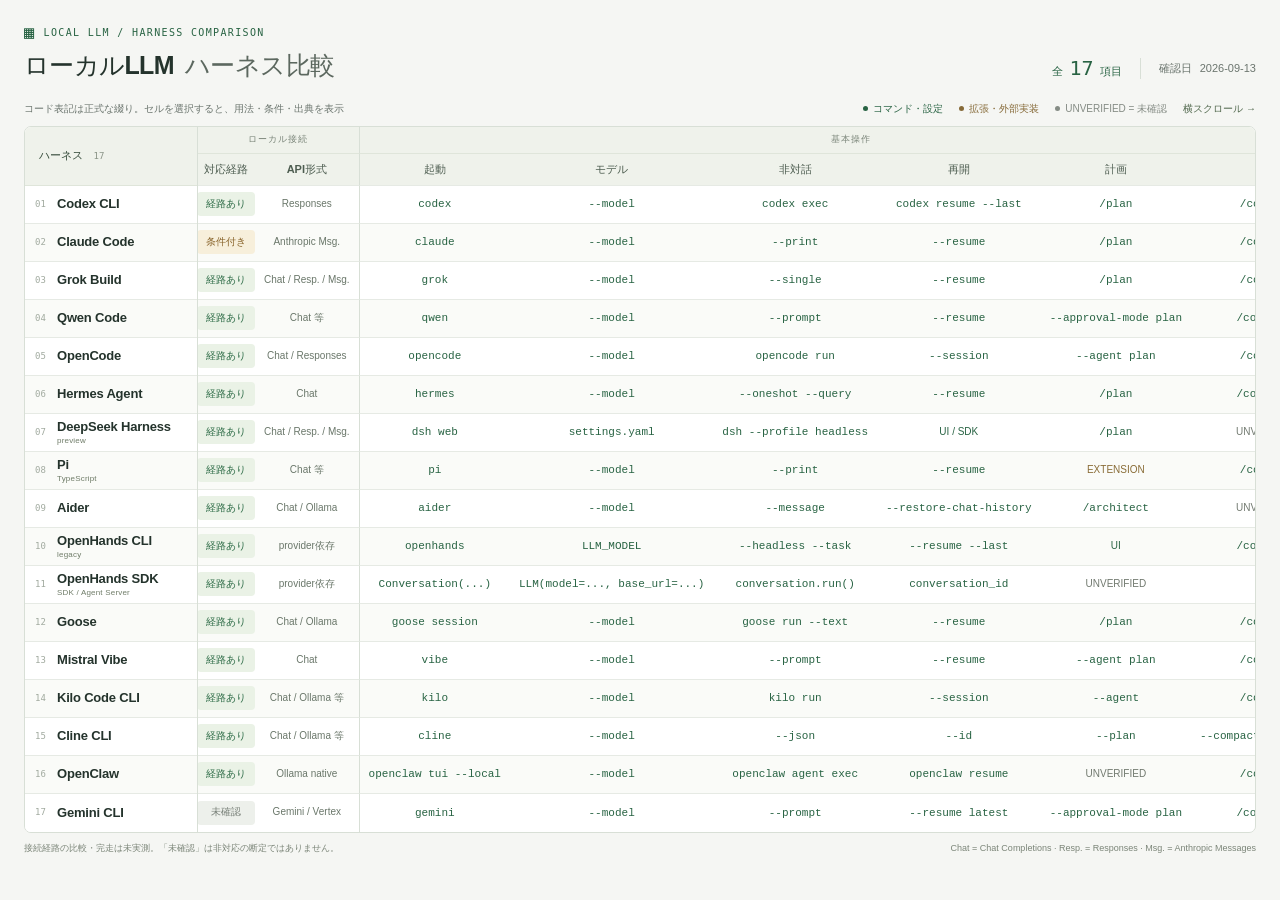
==== commit c6c8efca: "Show literal command syntax in comparison cells" ====
--- a/index.html
+++ b/index.html
@@ -8,8 +8,8 @@
   <meta name="description" content="全17ハーネスのローカルLLM接続、コマンド、自律運用を1つの比較表で。一次資料・正式エイリアスも各セルで確認できます。">
   <link rel="canonical" href="https://ootsuka-repos.github.io/local-llm-harness-comparison/">
   <link rel="icon" href="assets/favicon.svg" type="image/svg+xml">
-  <link rel="stylesheet" href="assets/style.css">
-  <script src="assets/table.js" defer></script>
+  <link rel="stylesheet" href="assets/style.css?v=e549904a1b62">
+  <script src="assets/table.js?v=e549904a1b62" defer></script>
 </head>
 <body>
   <main>
@@ -21,8 +21,8 @@
       <div class="page-meta"><span class="total">全 <strong>17</strong> 項目</span><span>確認日 <time datetime="2026-09-13">2026-09-13</time></span></div>
     </header>
     <div class="table-meta" id="table-help">
-      <span>セルを選択すると、正式コマンド・条件・出典を表示</span>
-      <span class="legend"><span class="legend-standard">標準の操作・設定</span><span class="legend-external">拡張・外部実装</span><span class="legend-unknown">未確認</span><span class="scroll-hint">横スクロール →</span></span>
+      <span>コード表記は正式な綴り。セルを選択すると、用法・条件・出典を表示</span>
+      <span class="legend"><span class="legend-standard">コマンド・設定</span><span class="legend-external">拡張・外部実装</span><span class="legend-unknown">UNVERIFIED = 未確認</span><span class="scroll-hint">横スクロール →</span></span>
     </div>
     <div class="table-scroll" role="region" aria-label="全17ハーネスの比較表。矢印キーでスクロールできます" aria-describedby="table-help table-note" tabindex="0">
       <table>
@@ -31,23 +31,23 @@
 <thead><tr class="group-head"><th class="name-head" rowspan="2" scope="col">ハーネス <span class="count">17</span></th><th scope="colgroup" colspan="2">ローカル接続</th><th scope="colgroup" colspan="6">基本操作</th><th scope="colgroup" colspan="4">自律運用</th><th scope="colgroup" colspan="5">実行・拡張</th></tr>
 <tr class="column-head"><th scope="col">対応経路</th><th scope="col">API形式</th><th scope="col" class="group-start">起動</th><th scope="col" class="">モデル</th><th scope="col" class="">非対話</th><th scope="col" class="">再開</th><th scope="col" class="">計画</th><th scope="col" class="">圧縮</th><th scope="col" class="group-start">Goal継続</th><th scope="col" class="">テスト</th><th scope="col" class="">委譲・並列</th><th scope="col" class="">定期・背景</th><th scope="col" class="group-start">承認</th><th scope="col" class="">上限</th><th scope="col" class="">隔離</th><th scope="col" class="">拡張</th><th scope="col" class="">出力</th></tr></thead>
 <tbody>
-<tr id="codex"><th scope="row"><button type="button" class="name-button" popovertarget="detail-codex-scope" aria-label="Codex CLIの対象・実行面"><span class="row-number" aria-hidden="true">01</span><span class="product-name">Codex CLI</span><span class="name-arrow" aria-hidden="true">↗</span></button></th><td class="local-cell"><button type="button" class="cell-button status-supported" popovertarget="detail-codex-local" aria-label="Codex CLI・ローカル接続：経路あり。詳細を表示" title="`codex --oss --local-provider ollama -m MODEL`。LM Studioも選択可。独自providerは`base_url`＋`wire_api = &quot;responses&quot;`。Chat Completionsだけのサーバーとは直接同一視しない。">経路あり</button></td><td class="api-cell"><button type="button" class="cell-button " popovertarget="detail-codex-protocol" aria-label="Codex CLI・API形式：Responses。詳細を表示" title="Responses">Responses</button></td><td class="group-start kind-cli"><button type="button" class="cell-button " popovertarget="detail-codex-start" aria-label="Codex CLI・起動：codex。詳細を表示" title="`codex`"><code>codex</code></button></td><td class="kind-mixed"><button type="button" class="cell-button " popovertarget="detail-codex-model" aria-label="Codex CLI・モデル選択：-m / 対話。詳細を表示" title="`--model MODEL` / `/model`"><code>-m</code> / 対話</button></td><td class="kind-cli"><button type="button" class="cell-button " popovertarget="detail-codex-headless" aria-label="Codex CLI・非対話実行：exec。詳細を表示" title="`codex exec &quot;PROMPT&quot;`"><code>exec</code></button></td><td class="kind-cli"><button type="button" class="cell-button " popovertarget="detail-codex-resume" aria-label="Codex CLI・再開：resume。詳細を表示" title="`codex resume --last` / `codex resume ID`"><code>resume</code></button></td><td class="kind-slash"><button type="button" class="cell-button " popovertarget="detail-codex-plan" aria-label="Codex CLI・計画：/plan。詳細を表示" title="`/plan [PROMPT]`"><code>/plan</code></button></td><td class="kind-slash"><button type="button" class="cell-button " popovertarget="detail-codex-compact" aria-label="Codex CLI・履歴圧縮：/compact。詳細を表示" title="`/compact`"><code>/compact</code></button></td><td class="group-start kind-slash"><button type="button" class="cell-button " popovertarget="detail-codex-goal" aria-label="Codex CLI・目標まで継続：/goal。詳細を表示" title="`/goal OBJECTIVE`、`/goal pause`、`/goal resume`。ローカルモデルでの継続品質は未実測。"><code>/goal</code></button></td><td class="kind-model"><button type="button" class="cell-button " popovertarget="detail-codex-test" aria-label="Codex CLI・テスト・修正：モデル依頼。詳細を表示" title="テストを実行して失敗を修正するよう依頼。`codex review`はレビュー用でテスト合格ゲートではない。">モデル依頼</button></td><td class="kind-mixed"><button type="button" class="cell-button " popovertarget="detail-codex-delegate" aria-label="Codex CLI・サブエージェント：agent機能。詳細を表示" title="エージェント機能・設定で委譲。`codex agents`はセッション閲覧で、spawnコマンドではない。">agent機能</button></td><td class="kind-unverified"><button type="button" class="cell-button " popovertarget="detail-codex-schedule" aria-label="Codex CLI・定期・背景実行：未確認。詳細を表示" title="この比較ではローカルCLIの定期実行コマンド未確定。外部schedulerで`codex exec`を起動可能。">未確認</button></td><td class="group-start kind-cli"><button type="button" class="cell-button " popovertarget="detail-codex-approval" aria-label="Codex CLI・承認制御：承認設定。詳細を表示" title="`--ask-for-approval never --sandbox workspace-write`。承認しない設定と隔離は別。">承認設定</button></td><td class="kind-config"><button type="button" class="cell-button " popovertarget="detail-codex-limits" aria-label="Codex CLI・実行上限：再試行。詳細を表示" title="providerの`request_max_retries` / `stream_max_retries`。壁時計制限は外部プロセス管理で補う。">再試行</button></td><td class="kind-cli"><button type="button" class="cell-button " popovertarget="detail-codex-sandbox" aria-label="Codex CLI・隔離：OS隔離。詳細を表示" title="`--sandbox workspace-write` / `read-only`。`--worktree`はGit分離でOS隔離ではない。">OS隔離</button></td><td class="kind-mixed"><button type="button" class="cell-button " popovertarget="detail-codex-extend" aria-label="Codex CLI・拡張・MCP：MCP等。詳細を表示" title="`codex mcp`、`codex plugin`、`/skills`">MCP等</button></td><td class="kind-cli"><button type="button" class="cell-button " popovertarget="detail-codex-output" aria-label="Codex CLI・機械可読出力：JSON。詳細を表示" title="`codex exec --json &quot;PROMPT&quot;`">JSON</button></td></tr>
-<tr id="claude-code"><th scope="row"><button type="button" class="name-button" popovertarget="detail-claude-code-scope" aria-label="Claude Codeの対象・実行面"><span class="row-number" aria-hidden="true">02</span><span class="product-name">Claude Code</span><span class="name-arrow" aria-hidden="true">↗</span></button></th><td class="local-cell"><button type="button" class="cell-button status-conditional" popovertarget="detail-claude-code-local" aria-label="Claude Code・ローカル接続：条件付き。詳細を表示" title="OllamaのAnthropic互換APIで接続。`ANTHROPIC_BASE_URL=http://localhost:11434`、`ANTHROPIC_AUTH_TOKEN=ollama`、`ANTHROPIC_API_KEY=&quot;&quot;`を設定し`claude --model MODEL`。Chat Completionsのみなら変換層が必要。">条件付き</button></td><td class="api-cell"><button type="button" class="cell-button " popovertarget="detail-claude-code-protocol" aria-label="Claude Code・API形式：Anthropic Msg.。詳細を表示" title="Anthropic Messages">Anthropic Msg.</button></td><td class="group-start kind-cli"><button type="button" class="cell-button " popovertarget="detail-claude-code-start" aria-label="Claude Code・起動：claude。詳細を表示" title="`claude`"><code>claude</code></button></td><td class="kind-mixed"><button type="button" class="cell-button " popovertarget="detail-claude-code-model" aria-label="Claude Code・モデル選択：CLI / 対話。詳細を表示" title="`--model MODEL` / `/model`">CLI / 対話</button></td><td class="kind-cli"><button type="button" class="cell-button " popovertarget="detail-claude-code-headless" aria-label="Claude Code・非対話実行：--print。詳細を表示" title="`claude --print &quot;PROMPT&quot;`"><code>--print</code></button></td><td class="kind-cli"><button type="button" class="cell-button " popovertarget="detail-claude-code-resume" aria-label="Claude Code・再開：続行・再開。詳細を表示" title="`claude --continue` / `claude --resume ID`">続行・再開</button></td><td class="kind-mixed"><button type="button" class="cell-button " popovertarget="detail-claude-code-plan" aria-label="Claude Code・計画：/plan。詳細を表示" title="`--permission-mode plan` / `/plan`"><code>/plan</code></button></td><td class="kind-slash"><button type="button" class="cell-button " popovertarget="detail-claude-code-compact" aria-label="Claude Code・履歴圧縮：/compact。詳細を表示" title="`/compact [INSTRUCTIONS]`"><code>/compact</code></button></td><td class="group-start kind-slash"><button type="button" class="cell-button " popovertarget="detail-claude-code-goal" aria-label="Claude Code・目標まで継続：通常ループ。詳細を表示" title="通常のagent loop。`/loop`は反復／定期実行で、独立した成果検証の保証ではない。">通常ループ</button></td><td class="kind-mixed"><button type="button" class="cell-button " popovertarget="detail-claude-code-test" aria-label="Claude Code・テスト・修正：依頼・skill。詳細を表示" title="シェルでテスト→修正を依頼。`/verify`は明示起動の検証skillで、決定的な必須ゲートとは別。">依頼・skill</button></td><td class="kind-mixed"><button type="button" class="cell-button " popovertarget="detail-claude-code-delegate" aria-label="Claude Code・サブエージェント：サブタスク。詳細を表示" title="`--agents JSON` / agent定義ファイル、`/subtask TASK`でforked subagent。現行`/agents`は管理方法の案内。">サブタスク</button></td><td class="kind-slash"><button type="button" class="cell-button " popovertarget="detail-claude-code-schedule" aria-label="Claude Code・定期・背景実行：/loop。詳細を表示" title="`/loop INTERVAL PROMPT`。セッション稼働中に発火。終了中は動かず、再開時の復元に例外あり。"><code>/loop</code></button></td><td class="group-start kind-cli"><button type="button" class="cell-button " popovertarget="detail-claude-code-approval" aria-label="Claude Code・承認制御：許可ルール。詳細を表示" title="`--allowedTools`等で許可範囲を指定。全スキップは`--dangerously-skip-permissions`。">許可ルール</button></td><td class="kind-cli"><button type="button" class="cell-button " popovertarget="detail-claude-code-limits" aria-label="Claude Code・実行上限：回数・予算。詳細を表示" title="printモードの`--max-turns N` / `--max-budget-usd N`。ローカルモデルの価格上限は時間制限の代用にしない。">回数・予算</button></td><td class="kind-slash"><button type="button" class="cell-button " popovertarget="detail-claude-code-sandbox" aria-label="Claude Code・隔離：/sandbox。詳細を表示" title="`/sandbox`。権限スキップとsandboxを混同しない。"><code>/sandbox</code></button></td><td class="kind-mixed"><button type="button" class="cell-button " popovertarget="detail-claude-code-extend" aria-label="Claude Code・拡張・MCP：MCP等。詳細を表示" title="`claude mcp`、`/mcp`、`/skills`、hooks / plugins">MCP等</button></td><td class="kind-cli"><button type="button" class="cell-button " popovertarget="detail-claude-code-output" aria-label="Claude Code・機械可読出力：JSON。詳細を表示" title="`claude -p &quot;PROMPT&quot; --output-format json` / `stream-json`">JSON</button></td></tr>
-<tr id="grok-build"><th scope="row"><button type="button" class="name-button" popovertarget="detail-grok-build-scope" aria-label="Grok Buildの対象・実行面"><span class="row-number" aria-hidden="true">03</span><span class="product-name">Grok Build</span><span class="name-arrow" aria-hidden="true">↗</span></button></th><td class="local-cell"><button type="button" class="cell-button status-supported" popovertarget="detail-grok-build-local" aria-label="Grok Build・ローカル接続：経路あり。詳細を表示" title="`~/.grok/config.toml`の`[model.&lt;id&gt;]`に`base_url`、`model`、`api_backend`を設定。独自モデル経路あり。ローカルQwen実測は未実施。">経路あり</button></td><td class="api-cell"><button type="button" class="cell-button " popovertarget="detail-grok-build-protocol" aria-label="Grok Build・API形式：Chat / Resp. / Msg.。詳細を表示" title="Chat Completions / Responses / Anthropic Messages">Chat / Resp. / Msg.</button></td><td class="group-start kind-cli"><button type="button" class="cell-button " popovertarget="detail-grok-build-start" aria-label="Grok Build・起動：grok。詳細を表示" title="`grok`"><code>grok</code></button></td><td class="kind-mixed"><button type="button" class="cell-button " popovertarget="detail-grok-build-model" aria-label="Grok Build・モデル選択：-m / 対話。詳細を表示" title="`--model MODEL` / `/model MODEL`"><code>-m</code> / 対話</button></td><td class="kind-cli"><button type="button" class="cell-button " popovertarget="detail-grok-build-headless" aria-label="Grok Build・非対話実行：--single。詳細を表示" title="`grok --single &quot;PROMPT&quot;`"><code>--single</code></button></td><td class="kind-cli"><button type="button" class="cell-button " popovertarget="detail-grok-build-resume" aria-label="Grok Build・再開：続行・再開。詳細を表示" title="`grok --continue` / `grok --resume ID`">続行・再開</button></td><td class="kind-slash"><button type="button" class="cell-button " popovertarget="detail-grok-build-plan" aria-label="Grok Build・計画：/plan。詳細を表示" title="`/plan [DESCRIPTION]` / `/view-plan`"><code>/plan</code></button></td><td class="kind-slash"><button type="button" class="cell-button " popovertarget="detail-grok-build-compact" aria-label="Grok Build・履歴圧縮：/compact。詳細を表示" title="`/compact [CONTEXT]`"><code>/compact</code></button></td><td class="group-start kind-slash"><button type="button" class="cell-button " popovertarget="detail-grok-build-goal" aria-label="Grok Build・目標まで継続：workflow。詳細を表示" title="`/workflow NAME`で保存workflowを実行・pause/resume。独立した完了検証の有無は未確認。">workflow</button></td><td class="kind-model"><button type="button" class="cell-button " popovertarget="detail-grok-build-test" aria-label="Grok Build・テスト・修正：モデル依頼。詳細を表示" title="シェルでテスト→修正を依頼。workflowに手順を記述可能。">モデル依頼</button></td><td class="kind-mixed"><button type="button" class="cell-button " popovertarget="detail-grok-build-delegate" aria-label="Grok Build・サブエージェント：設定・tool。詳細を表示" title="`GROK_SUBAGENTS=1`、taskツール。`/tasks`で確認。">設定・tool</button></td><td class="kind-slash"><button type="button" class="cell-button " popovertarget="detail-grok-build-schedule" aria-label="Grok Build・定期・背景実行：/loop。詳細を表示" title="`/loop [INTERVAL] PROMPT`、`/tasks`"><code>/loop</code></button></td><td class="group-start kind-cli"><button type="button" class="cell-button " popovertarget="detail-grok-build-approval" aria-label="Grok Build・承認制御：自動承認。詳細を表示" title="`--always-approve`。denyルールやhooksは別に適用。">自動承認</button></td><td class="kind-mixed"><button type="button" class="cell-button " popovertarget="detail-grok-build-limits" aria-label="Grok Build・実行上限：回数等。詳細を表示" title="`--max-turns N`、modelごとの`max_retries`">回数等</button></td><td class="kind-cli"><button type="button" class="cell-button " popovertarget="detail-grok-build-sandbox" aria-label="Grok Build・隔離：OS隔離。詳細を表示" title="`--sandbox workspace` / `read-only` / `strict`。`--worktree`は別のGit分離。">OS隔離</button></td><td class="kind-mixed"><button type="button" class="cell-button " popovertarget="detail-grok-build-extend" aria-label="Grok Build・拡張・MCP：MCP等。詳細を表示" title="`grok mcp`、`grok plugin`、`/skills`、hooks">MCP等</button></td><td class="kind-cli"><button type="button" class="cell-button " popovertarget="detail-grok-build-output" aria-label="Grok Build・機械可読出力：JSON。詳細を表示" title="`--output-format json` / `streaming-json`、`grok agent stdio`はACP">JSON</button></td></tr>
-<tr id="qwen-code"><th scope="row"><button type="button" class="name-button" popovertarget="detail-qwen-code-scope" aria-label="Qwen Codeの対象・実行面"><span class="row-number" aria-hidden="true">04</span><span class="product-name">Qwen Code</span><span class="name-arrow" aria-hidden="true">↗</span></button></th><td class="local-cell"><button type="button" class="cell-button status-supported" popovertarget="detail-qwen-code-local" aria-label="Qwen Code・ローカル接続：経路あり。詳細を表示" title="`qwen --auth-type openai --openai-base-url URL --openai-api-key KEY --model MODEL`。URLは通常`http://127.0.0.1:PORT/v1`。">経路あり</button></td><td class="api-cell"><button type="button" class="cell-button " popovertarget="detail-qwen-code-protocol" aria-label="Qwen Code・API形式：Chat 等。詳細を表示" title="Chat Completionsほかprovider別プロトコル">Chat 等</button></td><td class="group-start kind-cli"><button type="button" class="cell-button " popovertarget="detail-qwen-code-start" aria-label="Qwen Code・起動：qwen。詳細を表示" title="`qwen`"><code>qwen</code></button></td><td class="kind-mixed"><button type="button" class="cell-button " popovertarget="detail-qwen-code-model" aria-label="Qwen Code・モデル選択：-m / 対話。詳細を表示" title="`--model MODEL` / `/model`"><code>-m</code> / 対話</button></td><td class="kind-cli"><button type="button" class="cell-button " popovertarget="detail-qwen-code-headless" aria-label="Qwen Code・非対話実行：--prompt。詳細を表示" title="`qwen --prompt &quot;PROMPT&quot;`"><code>--prompt</code></button></td><td class="kind-cli"><button type="button" class="cell-button " popovertarget="detail-qwen-code-resume" aria-label="Qwen Code・再開：続行・再開。詳細を表示" title="`qwen --continue` / `qwen --resume ID`。headlessにも対応。">続行・再開</button></td><td class="kind-cli"><button type="button" class="cell-button " popovertarget="detail-qwen-code-plan" aria-label="Qwen Code・計画：plan設定。詳細を表示" title="`--approval-mode plan`">plan設定</button></td><td class="kind-slash"><button type="button" class="cell-button " popovertarget="detail-qwen-code-compact" aria-label="Qwen Code・履歴圧縮：/compress。詳細を表示" title="`/compress`"><code>/compress</code></button></td><td class="group-start kind-mixed"><button type="button" class="cell-button " popovertarget="detail-qwen-code-goal" aria-label="Qwen Code・目標まで継続：/goal。詳細を表示" title="`/goal OBJECTIVE`。headlessは`qwen -p &quot;/goal OBJECTIVE&quot;`。完了・blocked申告を検証役が判定。"><code>/goal</code></button></td><td class="kind-model"><button type="button" class="cell-button " popovertarget="detail-qwen-code-test" aria-label="Qwen Code・テスト・修正：モデル依頼。詳細を表示" title="テスト合格をGoalの検証条件に記載。テスト実行・修正はモデルのツール操作。">モデル依頼</button></td><td class="kind-mixed"><button type="button" class="cell-button " popovertarget="detail-qwen-code-delegate" aria-label="Qwen Code・サブエージェント：/agents。詳細を表示" title="`/agents create` / `manage`、`/fork DIRECTIVE`、`/coordinate TASK`。subagentのモデル・権限設定に依存。"><code>/agents</code></button></td><td class="kind-slash"><button type="button" class="cell-button " popovertarget="detail-qwen-code-schedule" aria-label="Qwen Code・定期・背景実行：/loop。詳細を表示" title="`/loop INTERVAL PROMPT`は同梱skill。`/tasks` / `/workflows`で背景作業を確認。"><code>/loop</code></button></td><td class="group-start kind-cli"><button type="button" class="cell-button " popovertarget="detail-qwen-code-approval" aria-label="Qwen Code・承認制御：承認モード。詳細を表示" title="`--approval-mode yolo` / `--yolo`。`auto`は判定による承認で全許可とは異なる。">承認モード</button></td><td class="kind-cli"><button type="button" class="cell-button " popovertarget="detail-qwen-code-limits" aria-label="Qwen Code・実行上限：回数・時間。詳細を表示" title="`--max-session-turns N` / `--max-wall-time 1h` / `--max-tool-calls N`。serve/ACPへ同じ上限が適用されると仮定しない。">回数・時間</button></td><td class="kind-cli"><button type="button" class="cell-button " popovertarget="detail-qwen-code-sandbox" aria-label="Qwen Code・隔離：sandbox。詳細を表示" title="`--sandbox`。`--yolo`だけでは隔離されない。">sandbox</button></td><td class="kind-slash"><button type="button" class="cell-button " popovertarget="detail-qwen-code-extend" aria-label="Qwen Code・拡張・MCP：MCP等。詳細を表示" title="`/mcp`、`/skills`。拡張の有効化状態に依存。">MCP等</button></td><td class="kind-cli"><button type="button" class="cell-button " popovertarget="detail-qwen-code-output" aria-label="Qwen Code・機械可読出力：JSON。詳細を表示" title="`--output-format json` / `stream-json`">JSON</button></td></tr>
-<tr id="opencode"><th scope="row"><button type="button" class="name-button" popovertarget="detail-opencode-scope" aria-label="OpenCodeの対象・実行面"><span class="row-number" aria-hidden="true">05</span><span class="product-name">OpenCode</span><span class="name-arrow" aria-hidden="true">↗</span></button></th><td class="local-cell"><button type="button" class="cell-button status-supported" popovertarget="detail-opencode-local" aria-label="OpenCode・ローカル接続：経路あり。詳細を表示" title="`opencode.json`の`provider.&lt;id&gt;.options.baseURL`。Chat Completionsなら`@ai-sdk/openai-compatible`。`-m provider/MODEL`で選択。">経路あり</button></td><td class="api-cell"><button type="button" class="cell-button " popovertarget="detail-opencode-protocol" aria-label="OpenCode・API形式：Chat / Responses。詳細を表示" title="Chat Completions / Responses（providerで選択）">Chat / Responses</button></td><td class="group-start kind-cli"><button type="button" class="cell-button " popovertarget="detail-opencode-start" aria-label="OpenCode・起動：opencode。詳細を表示" title="`opencode`"><code>opencode</code></button></td><td class="kind-mixed"><button type="button" class="cell-button " popovertarget="detail-opencode-model" aria-label="OpenCode・モデル選択：-m / 対話。詳細を表示" title="`--model provider/MODEL` / `/models`"><code>-m</code> / 対話</button></td><td class="kind-cli"><button type="button" class="cell-button " popovertarget="detail-opencode-headless" aria-label="OpenCode・非対話実行：run。詳細を表示" title="`opencode run &quot;PROMPT&quot;`"><code>run</code></button></td><td class="kind-cli"><button type="button" class="cell-button " popovertarget="detail-opencode-resume" aria-label="OpenCode・再開：続行・再開。詳細を表示" title="`opencode --continue` / `opencode --session ID`。runにも指定可能。">続行・再開</button></td><td class="kind-mixed"><button type="button" class="cell-button " popovertarget="detail-opencode-plan" aria-label="OpenCode・計画：plan agent。詳細を表示" title="`--agent plan` / TUIでTabによるagent切替">plan agent</button></td><td class="kind-slash"><button type="button" class="cell-button " popovertarget="detail-opencode-compact" aria-label="OpenCode・履歴圧縮：/compact。詳細を表示" title="`/compact`"><code>/compact</code></button></td><td class="group-start kind-unverified"><button type="button" class="cell-button " popovertarget="detail-opencode-goal" aria-label="OpenCode・目標まで継続：未確認。詳細を表示" title="通常のagent loop。Goalの独立検証付き継続は、本体の今回確認した資料では未確認。">未確認</button></td><td class="kind-model"><button type="button" class="cell-button " popovertarget="detail-opencode-test" aria-label="OpenCode・テスト・修正：モデル依頼。詳細を表示" title="bashでテスト→修正を依頼。formatterとテスト完了ゲートは別。">モデル依頼</button></td><td class="kind-mixed"><button type="button" class="cell-button " popovertarget="detail-opencode-delegate" aria-label="OpenCode・サブエージェント：subagent。詳細を表示" title="subagentを設定。`@general`等で利用。`opencode agent create`で作成。">subagent</button></td><td class="kind-cli"><button type="button" class="cell-button " popovertarget="detail-opencode-schedule" aria-label="OpenCode・定期・背景実行：常駐・外部。詳細を表示" title="`opencode serve`＋`opencode run --attach URL`。定期起動は外側で管理。">常駐・外部</button></td><td class="group-start kind-mixed"><button type="button" class="cell-button " popovertarget="detail-opencode-approval" aria-label="OpenCode・承認制御：許可ルール。詳細を表示" title="`--auto`は明示deny以外を自動承認。`permission`設定で個別制御。">許可ルール</button></td><td class="kind-config"><button type="button" class="cell-button " popovertarget="detail-opencode-limits" aria-label="OpenCode・実行上限：ステップ数。詳細を表示" title="agentの`steps`で推論反復を制限。プロセスの時間上限とは別。">ステップ数</button></td><td class="kind-unverified"><button type="button" class="cell-button " popovertarget="detail-opencode-sandbox" aria-label="OpenCode・隔離：未確認。詳細を表示" title="permissionは操作許可。OS隔離の汎用フラグはこの資料群で未確認。コンテナ等を外側で用意。">未確認</button></td><td class="kind-mixed"><button type="button" class="cell-button " popovertarget="detail-opencode-extend" aria-label="OpenCode・拡張・MCP：MCP等。詳細を表示" title="`opencode mcp add`、skills、plugins、カスタムコマンド">MCP等</button></td><td class="kind-cli"><button type="button" class="cell-button " popovertarget="detail-opencode-output" aria-label="OpenCode・機械可読出力：JSON。詳細を表示" title="`opencode run --format json &quot;PROMPT&quot;`">JSON</button></td></tr>
-<tr id="hermes"><th scope="row"><button type="button" class="name-button" popovertarget="detail-hermes-scope" aria-label="Hermes Agentの対象・実行面"><span class="row-number" aria-hidden="true">06</span><span class="product-name">Hermes Agent</span><span class="name-arrow" aria-hidden="true">↗</span></button></th><td class="local-cell"><button type="button" class="cell-button status-supported" popovertarget="detail-hermes-local" aria-label="Hermes Agent・ローカル接続：経路あり。詳細を表示" title="`hermes setup`でCustom Endpoint。`model.provider: custom`、`model.base_url: URL`、`model.default: MODEL`。">経路あり</button></td><td class="api-cell"><button type="button" class="cell-button " popovertarget="detail-hermes-protocol" aria-label="Hermes Agent・API形式：Chat。詳細を表示" title="Chat Completions（custom endpoint）">Chat</button></td><td class="group-start kind-cli"><button type="button" class="cell-button " popovertarget="detail-hermes-start" aria-label="Hermes Agent・起動：hermes。詳細を表示" title="`hermes` / `hermes chat`"><code>hermes</code></button></td><td class="kind-mixed"><button type="button" class="cell-button " popovertarget="detail-hermes-model" aria-label="Hermes Agent・モデル選択：-m / 対話。詳細を表示" title="`hermes chat --model MODEL` / `/model`"><code>-m</code> / 対話</button></td><td class="kind-cli"><button type="button" class="cell-button " popovertarget="detail-hermes-headless" aria-label="Hermes Agent・非対話実行：--oneshot。詳細を表示" title="`hermes chat --oneshot --query &quot;PROMPT&quot;`。現行では`-q`単独はTTYで対話を継続する。"><code>--oneshot</code></button></td><td class="kind-cli"><button type="button" class="cell-button " popovertarget="detail-hermes-resume" aria-label="Hermes Agent・再開：続行・再開。詳細を表示" title="`hermes --continue` / `hermes --resume ID`">続行・再開</button></td><td class="kind-slash"><button type="button" class="cell-button " popovertarget="detail-hermes-plan" aria-label="Hermes Agent・計画：/plan。詳細を表示" title="`/plan [TASK]`で計画ファイルを作成"><code>/plan</code></button></td><td class="kind-slash"><button type="button" class="cell-button " popovertarget="detail-hermes-compact" aria-label="Hermes Agent・履歴圧縮：/compress。詳細を表示" title="`/compress [focus TOPIC]`"><code>/compress</code></button></td><td class="group-start kind-slash"><button type="button" class="cell-button " popovertarget="detail-hermes-goal" aria-label="Hermes Agent・目標まで継続：/goal。詳細を表示" title="`/goal OBJECTIVE`、`/goal pause` / `resume`。補助judgeで継続判断。ACPには未実装。"><code>/goal</code></button></td><td class="kind-slash"><button type="button" class="cell-button " popovertarget="detail-hermes-test" aria-label="Hermes Agent・テスト・修正：必須ゲート。詳細を表示" title="`/goal gate add COMMAND`。終了コード0を完了の必要条件にできる。通常のjudge判断も続く。">必須ゲート</button></td><td class="kind-mixed"><button type="button" class="cell-button " popovertarget="detail-hermes-delegate" aria-label="Hermes Agent・サブエージェント：委譲・背景。詳細を表示" title="delegate機能。`/bg PROMPT`は別背景セッションで、Goalの自動タスク分割とは別。">委譲・背景</button></td><td class="kind-cli"><button type="button" class="cell-button " popovertarget="detail-hermes-schedule" aria-label="Hermes Agent・定期・背景実行：cron。詳細を表示" title="`hermes cron create` / `list` / `tick`、`hermes gateway`。複数タスクは`hermes kanban`系。"><code>cron</code></button></td><td class="group-start kind-cli"><button type="button" class="cell-button " popovertarget="detail-hermes-approval" aria-label="Hermes Agent・承認制御：--yolo。詳細を表示" title="`--yolo`で承認をスキップ。通常のapproval設定とは区別。"><code>--yolo</code></button></td><td class="kind-mixed"><button type="button" class="cell-button " popovertarget="detail-hermes-limits" aria-label="Hermes Agent・実行上限：回数等。詳細を表示" title="`--max-turns N`は一会話ターン内のtool反復。Goalは`goals.max_turns`、gateには別のtimeout/retry。">回数等</button></td><td class="kind-config"><button type="button" class="cell-button " popovertarget="detail-hermes-sandbox" aria-label="Hermes Agent・隔離：Docker等。詳細を表示" title="terminal backendにDocker / SSH等を選択。`--worktree`は別のGit分離。">Docker等</button></td><td class="kind-mixed"><button type="button" class="cell-button " popovertarget="detail-hermes-extend" aria-label="Hermes Agent・拡張・MCP：MCP等。詳細を表示" title="skills / MCP / plugins。`/skills`で管理。">MCP等</button></td><td class="kind-cli"><button type="button" class="cell-button " popovertarget="detail-hermes-output" aria-label="Hermes Agent・機械可読出力：text / RPC。詳細を表示" title="`hermes -z &quot;PROMPT&quot;`は最終テキスト出力。構造化制御はRPC/SDK面を別途使用。">text / RPC</button></td></tr>
-<tr id="deepseek-harness"><th scope="row"><button type="button" class="name-button" popovertarget="detail-deepseek-harness-scope" aria-label="DeepSeek Harness (dsh)の対象・実行面"><span class="row-number" aria-hidden="true">07</span><span class="product-name">DeepSeek Harness<small class="product-badge">preview</small></span><span class="name-arrow" aria-hidden="true">↗</span></button></th><td class="local-cell"><button type="button" class="cell-button status-supported" popovertarget="detail-deepseek-harness-local" aria-label="DeepSeek Harness (dsh)・ローカル接続：経路あり。詳細を表示" title="WebのSettings → Models → Add a custom provider。`baseURL`とAPI protocolを指定。`llm-pi-ai.providers`で設定可。">経路あり</button></td><td class="api-cell"><button type="button" class="cell-button " popovertarget="detail-deepseek-harness-protocol" aria-label="DeepSeek Harness (dsh)・API形式：Chat / Resp. / Msg.。詳細を表示" title="Chat Completions / Responses / Anthropic Messages">Chat / Resp. / Msg.</button></td><td class="group-start kind-cli"><button type="button" class="cell-button " popovertarget="detail-deepseek-harness-start" aria-label="DeepSeek Harness (dsh)・起動：dsh web。詳細を表示" title="`dsh web`（未導入なら`npx @deepseek-ai/dsh web`）"><code>dsh web</code></button></td><td class="kind-ui"><button type="button" class="cell-button " popovertarget="detail-deepseek-harness-model" aria-label="DeepSeek Harness (dsh)・モデル選択：UI / 設定。詳細を表示" title="Webのモデル選択 / `settings.yaml`。`--model`をlauncherの共通引数とは扱わない。">UI / 設定</button></td><td class="kind-cli"><button type="button" class="cell-button " popovertarget="detail-deepseek-harness-headless" aria-label="DeepSeek Harness (dsh)・非対話実行：headless。詳細を表示" title="`dsh --profile headless &quot;PROMPT&quot;`。新規永続sessionを作る単発実行。">headless</button></td><td class="kind-mixed"><button type="button" class="cell-button " popovertarget="detail-deepseek-harness-resume" aria-label="DeepSeek Harness (dsh)・再開：UI / SDK。詳細を表示" title="Webの既存sessionまたはSDKで復元。共通CLIの`--resume`は資料で未確認。">UI / SDK</button></td><td class="kind-slash"><button type="button" class="cell-button " popovertarget="detail-deepseek-harness-plan" aria-label="DeepSeek Harness (dsh)・計画：/plan。詳細を表示" title="`/plan [PROMPT]` / `/plan off`（command adapterのあるUI）"><code>/plan</code></button></td><td class="kind-unverified"><button type="button" class="cell-button " popovertarget="detail-deepseek-harness-compact" aria-label="DeepSeek Harness (dsh)・履歴圧縮：呼出未確認。詳細を表示" title="compaction subsystemあり。共通CLI／slashの正式な呼出綴りは未確定。">呼出未確認</button></td><td class="group-start kind-mixed"><button type="button" class="cell-button " popovertarget="detail-deepseek-harness-goal" aria-label="DeepSeek Harness (dsh)・目標まで継続：/goal。詳細を表示" title="`/goal OBJECTIVE` / `pause` / `resume`。Goalサービス＋command＋round-driverの構成に依存。"><code>/goal</code></button></td><td class="kind-model"><button type="button" class="cell-button " popovertarget="detail-deepseek-harness-test" aria-label="DeepSeek Harness (dsh)・テスト・修正：モデル依頼。詳細を表示" title="シェルで検証。Goal保存自体には独立した成果検証の保証はない。">モデル依頼</button></td><td class="kind-extension"><button type="button" class="cell-button " popovertarget="detail-deepseek-harness-delegate" aria-label="DeepSeek Harness (dsh)・サブエージェント：プラグイン。詳細を表示" title="subagentプラグイン構成。Codex / Claude委譲は別の任意bundleで、ローカルモデル利用の必須条件ではない。">プラグイン</button></td><td class="kind-ui"><button type="button" class="cell-button " popovertarget="detail-deepseek-harness-schedule" aria-label="DeepSeek Harness (dsh)・定期・背景実行：Schedule。詳細を表示" title="Schedule UI／schedule subsystem。配置したprofileと稼働ホストに依存。">Schedule</button></td><td class="group-start kind-config"><button type="button" class="cell-button " popovertarget="detail-deepseek-harness-approval" aria-label="DeepSeek Harness (dsh)・承認制御：プリセット。詳細を表示" title="permission presetで制御。base-backed新規sessionは`workspace-write`。汎用`--yolo`を想定しない。">プリセット</button></td><td class="kind-config"><button type="button" class="cell-button " popovertarget="detail-deepseek-harness-limits" aria-label="DeepSeek Harness (dsh)・実行上限：Goal回数。詳細を表示" title="Goalの`maxGoalRounds`（既定256）。round-driverはcap到達等で停止。">Goal回数</button></td><td class="kind-config"><button type="button" class="cell-button " popovertarget="detail-deepseek-harness-sandbox" aria-label="DeepSeek Harness (dsh)・隔離：構成依存。詳細を表示" title="sandbox / permission presetを構成。Planモードだけではツールを強制制限しない。">構成依存</button></td><td class="kind-cli"><button type="button" class="cell-button " popovertarget="detail-deepseek-harness-extend" aria-label="DeepSeek Harness (dsh)・拡張・MCP：MCP等。詳細を表示" title="`dsh plugin --profile NAME add PACKAGE`。MCP clientは同梱、serverは既定で未有効。">MCP等</button></td><td class="kind-cli"><button type="button" class="cell-button " popovertarget="detail-deepseek-harness-output" aria-label="DeepSeek Harness (dsh)・機械可読出力：text / RPC。詳細を表示" title="headlessはstdoutに最終文。`dsh --profile sdk`はJSON-RPC、`--profile acp`はACP。">text / RPC</button></td></tr>
-<tr id="pi"><th scope="row"><button type="button" class="name-button" popovertarget="detail-pi-scope" aria-label="Pi (TypeScript本家)の対象・実行面"><span class="row-number" aria-hidden="true">08</span><span class="product-name">Pi<small class="product-badge">TypeScript</small></span><span class="name-arrow" aria-hidden="true">↗</span></button></th><td class="local-cell"><button type="button" class="cell-button status-supported" popovertarget="detail-pi-local" aria-label="Pi (TypeScript本家)・ローカル接続：経路あり。詳細を表示" title="`~/.pi/agent/models.json`に`baseUrl`、`api: openai-completions`、`apiKey`、`models`を登録。鍵不要サーバーにもダミーkey設定が必要。">経路あり</button></td><td class="api-cell"><button type="button" class="cell-button " popovertarget="detail-pi-protocol" aria-label="Pi (TypeScript本家)・API形式：Chat 等。詳細を表示" title="Chat Completions等（provider設定）">Chat 等</button></td><td class="group-start kind-cli"><button type="button" class="cell-button " popovertarget="detail-pi-start" aria-label="Pi (TypeScript本家)・起動：pi。詳細を表示" title="`pi`"><code>pi</code></button></td><td class="kind-mixed"><button type="button" class="cell-button " popovertarget="detail-pi-model" aria-label="Pi (TypeScript本家)・モデル選択：CLI / 対話。詳細を表示" title="`--provider PROVIDER --model MODEL` / `/model`">CLI / 対話</button></td><td class="kind-cli"><button type="button" class="cell-button " popovertarget="detail-pi-headless" aria-label="Pi (TypeScript本家)・非対話実行：--print。詳細を表示" title="`pi --print &quot;PROMPT&quot;`"><code>--print</code></button></td><td class="kind-cli"><button type="button" class="cell-button " popovertarget="detail-pi-resume" aria-label="Pi (TypeScript本家)・再開：続行・再開。詳細を表示" title="`pi --continue`、`pi --resume`でpicker、`pi --session PATH_OR_ID`で指定">続行・再開</button></td><td class="kind-extension"><button type="button" class="cell-button " popovertarget="detail-pi-plan" aria-label="Pi (TypeScript本家)・計画：拡張。詳細を表示" title="標準Planモードなし。計画ファイル、extension / packageで追加。">拡張</button></td><td class="kind-slash"><button type="button" class="cell-button " popovertarget="detail-pi-compact" aria-label="Pi (TypeScript本家)・履歴圧縮：/compact。詳細を表示" title="`/compact [PROMPT]`、`/tree`で会話の分岐へ移動"><code>/compact</code></button></td><td class="group-start kind-extension"><button type="button" class="cell-button " popovertarget="detail-pi-goal" aria-label="Pi (TypeScript本家)・目標まで継続：拡張。詳細を表示" title="標準Goal機構としては扱わない。RPC / extensionで継続制御を実装。">拡張</button></td><td class="kind-model"><button type="button" class="cell-button " popovertarget="detail-pi-test" aria-label="Pi (TypeScript本家)・テスト・修正：モデル依頼。詳細を表示" title="bashでテスト→修正を依頼。完了ゲートはextension／外部runnerで実装。">モデル依頼</button></td><td class="kind-extension"><button type="button" class="cell-button " popovertarget="detail-pi-delegate" aria-label="Pi (TypeScript本家)・サブエージェント：拡張。詳細を表示" title="標準subagentなし。extension、package、複数Piプロセスで構成。">拡張</button></td><td class="kind-extension"><button type="button" class="cell-button " popovertarget="detail-pi-schedule" aria-label="Pi (TypeScript本家)・定期・背景実行：外部実行。詳細を表示" title="標準background bashなし。tmuxや外部schedulerで構成。">外部実行</button></td><td class="group-start kind-none"><button type="button" class="cell-button " popovertarget="detail-pi-approval" aria-label="Pi (TypeScript本家)・承認制御：標準なし。詳細を表示" title="標準でツール承認popupなし。`--approve`はproject trust用でツール承認とは別。">標準なし</button></td><td class="kind-unverified"><button type="button" class="cell-button " popovertarget="detail-pi-limits" aria-label="Pi (TypeScript本家)・実行上限：未確認。詳細を表示" title="汎用max-turnsフラグは今回のCLI一覧で未確認。RPCのabortや外部timeoutで補う。">未確認</button></td><td class="kind-extension"><button type="button" class="cell-button " popovertarget="detail-pi-sandbox" aria-label="Pi (TypeScript本家)・隔離：外部・拡張。詳細を表示" title="標準のOS隔離は外部containerまたはextensionで構成。">外部・拡張</button></td><td class="kind-mixed"><button type="button" class="cell-button " popovertarget="detail-pi-extend" aria-label="Pi (TypeScript本家)・拡張・MCP：拡張経由。詳細を表示" title="`pi install PACKAGE`。標準MCPなし、extensionで追加。skillsは`/skill:NAME`。">拡張経由</button></td><td class="kind-cli"><button type="button" class="cell-button " popovertarget="detail-pi-output" aria-label="Pi (TypeScript本家)・機械可読出力：JSON / RPC。詳細を表示" title="`pi --mode json -p &quot;PROMPT&quot;` / `pi --mode rpc`">JSON / RPC</button></td></tr>
-<tr id="aider"><th scope="row"><button type="button" class="name-button" popovertarget="detail-aider-scope" aria-label="Aiderの対象・実行面"><span class="row-number" aria-hidden="true">09</span><span class="product-name">Aider</span><span class="name-arrow" aria-hidden="true">↗</span></button></th><td class="local-cell"><button type="button" class="cell-button status-supported" popovertarget="detail-aider-local" aria-label="Aider・ローカル接続：経路あり。詳細を表示" title="OpenAI互換は`OPENAI_API_BASE=URL`＋`OPENAI_API_KEY=KEY`、`aider --model openai/MODEL`。Ollamaは`ollama_chat/MODEL`。">経路あり</button></td><td class="api-cell"><button type="button" class="cell-button " popovertarget="detail-aider-protocol" aria-label="Aider・API形式：Chat / Ollama。詳細を表示" title="Chat Completions / Ollama">Chat / Ollama</button></td><td class="group-start kind-cli"><button type="button" class="cell-button " popovertarget="detail-aider-start" aria-label="Aider・起動：aider。詳細を表示" title="`aider`"><code>aider</code></button></td><td class="kind-mixed"><button type="button" class="cell-button " popovertarget="detail-aider-model" aria-label="Aider・モデル選択：CLI / 対話。詳細を表示" title="`--model MODEL` / `/model MODEL`">CLI / 対話</button></td><td class="kind-cli"><button type="button" class="cell-button " popovertarget="detail-aider-headless" aria-label="Aider・非対話実行：--message。詳細を表示" title="`aider --message &quot;PROMPT&quot;` / `--message-file FILE`"><code>--message</code></button></td><td class="kind-cli"><button type="button" class="cell-button " popovertarget="detail-aider-resume" aria-label="Aider・再開：履歴復元。詳細を表示" title="`--restore-chat-history`。履歴復元であり、停止した任意プロセスを復旧するものではない。">履歴復元</button></td><td class="kind-slash"><button type="button" class="cell-button " popovertarget="detail-aider-plan" aria-label="Aider・計画：Architect。詳細を表示" title="`/ask`で相談、`/architect`で設計→editorへ。専用のOS読み取り制限とは別。">Architect</button></td><td class="kind-unverified"><button type="button" class="cell-button " popovertarget="detail-aider-compact" aria-label="Aider・履歴圧縮：手動未確認。詳細を表示" title="自動履歴要約あり。共通`/compact`の存在は今回のcommand一覧で確認できない。">手動未確認</button></td><td class="group-start kind-extension"><button type="button" class="cell-button " popovertarget="detail-aider-goal" aria-label="Aider・目標まで継続：外部制御。詳細を表示" title="一依頼の編集と修正。大きい目標のキュー／継続／完了判定は外部runnerで補う。">外部制御</button></td><td class="kind-mixed"><button type="button" class="cell-button " popovertarget="detail-aider-test" aria-label="Aider・テスト・修正：自動テスト。詳細を表示" title="`--auto-test --test-cmd COMMAND`、`/test COMMAND`。編集後lintと失敗修正あり。">自動テスト</button></td><td class="kind-none"><button type="button" class="cell-button " popovertarget="detail-aider-delegate" aria-label="Aider・サブエージェント：別概念。詳細を表示" title="Architect / Editorのモデル分離。独立workerへのsubagent委譲とは別。">別概念</button></td><td class="kind-extension"><button type="button" class="cell-button " popovertarget="detail-aider-schedule" aria-label="Aider・定期・背景実行：外部実行。詳細を表示" title="`--message-file FILE`を外部schedulerから実行">外部実行</button></td><td class="group-start kind-cli"><button type="button" class="cell-button " popovertarget="detail-aider-approval" aria-label="Aider・承認制御：自動Yes。詳細を表示" title="`--yes-always`で確認へ自動Yes">自動Yes</button></td><td class="kind-cli"><button type="button" class="cell-button " popovertarget="detail-aider-limits" aria-label="Aider・実行上限：履歴量。詳細を表示" title="`--max-chat-history-tokens N`は履歴量。壁時計・全作業の反復上限とは別。">履歴量</button></td><td class="kind-unverified"><button type="button" class="cell-button " popovertarget="detail-aider-sandbox" aria-label="Aider・隔離：未確認。詳細を表示" title="組み込みOS隔離は今回のoption一覧で未確認。外部container等で構成。">未確認</button></td><td class="kind-cli"><button type="button" class="cell-button " popovertarget="detail-aider-extend" aria-label="Aider・拡張・MCP：読込。詳細を表示" title="`--load FILE`でchat command読込。MCPは今回の標準一覧で未確認。">読込</button></td><td class="kind-cli"><button type="button" class="cell-button " popovertarget="detail-aider-output" aria-label="Aider・機械可読出力：履歴保存。詳細を表示" title="`--chat-history-file FILE` / `--llm-history-file FILE`。汎用JSON event streamとは別。">履歴保存</button></td></tr>
-<tr id="openhands-cli"><th scope="row"><button type="button" class="name-button" popovertarget="detail-openhands-cli-scope" aria-label="OpenHands CLI (legacy)の対象・実行面"><span class="row-number" aria-hidden="true">10</span><span class="product-name">OpenHands CLI<small class="product-badge">legacy</small></span><span class="name-arrow" aria-hidden="true">↗</span></button></th><td class="local-cell"><button type="button" class="cell-button status-supported" popovertarget="detail-openhands-cli-local" aria-label="OpenHands CLI (legacy)・ローカル接続：経路あり。詳細を表示" title="`LLM_MODEL`、`LLM_BASE_URL`、`LLM_API_KEY`＋`--override-with-envs`で既存設定を上書き。">経路あり</button></td><td class="api-cell"><button type="button" class="cell-button " popovertarget="detail-openhands-cli-protocol" aria-label="OpenHands CLI (legacy)・API形式：provider依存。詳細を表示" title="provider / SDKが扱うローカルAPI">provider依存</button></td><td class="group-start kind-cli"><button type="button" class="cell-button " popovertarget="detail-openhands-cli-start" aria-label="OpenHands CLI (legacy)・起動：openhands。詳細を表示" title="`openhands`">openhands</button></td><td class="kind-mixed"><button type="button" class="cell-button " popovertarget="detail-openhands-cli-model" aria-label="OpenHands CLI (legacy)・モデル選択：UI / 環境。詳細を表示" title="Settings、または`LLM_MODEL`＋`--override-with-envs`">UI / 環境</button></td><td class="kind-cli"><button type="button" class="cell-button " popovertarget="detail-openhands-cli-headless" aria-label="OpenHands CLI (legacy)・非対話実行：headless。詳細を表示" title="`openhands --headless --task &quot;PROMPT&quot;`">headless</button></td><td class="kind-cli"><button type="button" class="cell-button " popovertarget="detail-openhands-cli-resume" aria-label="OpenHands CLI (legacy)・再開：--resume。詳細を表示" title="`openhands --resume --last` / `openhands --resume ID`"><code>--resume</code></button></td><td class="kind-ui"><button type="button" class="cell-button " popovertarget="detail-openhands-cli-plan" aria-label="OpenHands CLI (legacy)・計画：計画表示。詳細を表示" title="command paletteのPlanで計画を見る。専用`/plan`開始コマンドは一覧で未確認。">計画表示</button></td><td class="kind-slash"><button type="button" class="cell-button " popovertarget="detail-openhands-cli-compact" aria-label="OpenHands CLI (legacy)・履歴圧縮：/condense。詳細を表示" title="`/condense`"><code>/condense</code></button></td><td class="group-start kind-unverified"><button type="button" class="cell-button " popovertarget="detail-openhands-cli-goal" aria-label="OpenHands CLI (legacy)・目標まで継続：未確認。詳細を表示" title="通常agent loop。永続GoalのCLIコマンドは今回の資料で未確認。">未確認</button></td><td class="kind-model"><button type="button" class="cell-button " popovertarget="detail-openhands-cli-test" aria-label="OpenHands CLI (legacy)・テスト・修正：モデル依頼。詳細を表示" title="agentにテスト実行と失敗修正を依頼">モデル依頼</button></td><td class="kind-unverified"><button type="button" class="cell-button " popovertarget="detail-openhands-cli-delegate" aria-label="OpenHands CLI (legacy)・サブエージェント：未確認。詳細を表示" title="SDKに委譲機能はあるが、このlegacy CLIの利用面で同じ操作を保証しない。">未確認</button></td><td class="kind-extension"><button type="button" class="cell-button " popovertarget="detail-openhands-cli-schedule" aria-label="OpenHands CLI (legacy)・定期・背景実行：外部実行。詳細を表示" title="headlessを外部schedulerから起動。Canvasのautomation機能とは別。">外部実行</button></td><td class="group-start kind-mixed"><button type="button" class="cell-button " popovertarget="detail-openhands-cli-approval" aria-label="OpenHands CLI (legacy)・承認制御：承認設定。詳細を表示" title="`--always-approve`、`--llm-approve`、`/confirm`">承認設定</button></td><td class="kind-unverified"><button type="button" class="cell-button " popovertarget="detail-openhands-cli-limits" aria-label="OpenHands CLI (legacy)・実行上限：未確認。詳細を表示" title="このCLI表で全体のmax-turns／壁時計フラグを未確認。SDK設定とは混ぜない。">未確認</button></td><td class="kind-config"><button type="button" class="cell-button " popovertarget="detail-openhands-cli-sandbox" aria-label="OpenHands CLI (legacy)・隔離：構成依存。詳細を表示" title="workspace / runtime構成に依存。旧`serve`のDocker GUIを新規推奨とはしない。">構成依存</button></td><td class="kind-mixed"><button type="button" class="cell-button " popovertarget="detail-openhands-cli-extend" aria-label="OpenHands CLI (legacy)・拡張・MCP：MCP等。詳細を表示" title="`openhands mcp add` / `mcp list`、`/skills`">MCP等</button></td><td class="kind-cli"><button type="button" class="cell-button " popovertarget="detail-openhands-cli-output" aria-label="OpenHands CLI (legacy)・機械可読出力：JSONL。詳細を表示" title="`--headless --json`でJSONL">JSONL</button></td></tr>
-<tr id="openhands-sdk"><th scope="row"><button type="button" class="name-button" popovertarget="detail-openhands-sdk-scope" aria-label="OpenHands SDK / Agent Serverの対象・実行面"><span class="row-number" aria-hidden="true">11</span><span class="product-name">OpenHands SDK<small class="product-badge">SDK / Agent Server</small></span><span class="name-arrow" aria-hidden="true">↗</span></button></th><td class="local-cell"><button type="button" class="cell-button status-supported" popovertarget="detail-openhands-sdk-local" aria-label="OpenHands SDK / Agent Server・ローカル接続：経路あり。詳細を表示" title="SDKのLLMをローカルproviderへ構成。Canvasはクライアント、推論設定と実行環境は接続先backend側。">経路あり</button></td><td class="api-cell"><button type="button" class="cell-button " popovertarget="detail-openhands-sdk-protocol" aria-label="OpenHands SDK / Agent Server・API形式：provider依存。詳細を表示" title="LLMのprovider / base_url設定">provider依存</button></td><td class="group-start kind-sdk"><button type="button" class="cell-button " popovertarget="detail-openhands-sdk-start" aria-label="OpenHands SDK / Agent Server・起動：SDK生成。詳細を表示" title="Python SDKで`Conversation(...)`を作成。CLI表の`openhands`とは別。">SDK生成</button></td><td class="kind-sdk"><button type="button" class="cell-button " popovertarget="detail-openhands-sdk-model" aria-label="OpenHands SDK / Agent Server・モデル選択：LLM設定。詳細を表示" title="`LLM(model=..., base_url=...)`を設定">LLM設定</button></td><td class="kind-sdk"><button type="button" class="cell-button " popovertarget="detail-openhands-sdk-headless" aria-label="OpenHands SDK / Agent Server・非対話実行：run()。詳細を表示" title="`conversation.send_message(...)` → `conversation.run()`"><code>run()</code></button></td><td class="kind-sdk"><button type="button" class="cell-button " popovertarget="detail-openhands-sdk-resume" aria-label="OpenHands SDK / Agent Server・再開：状態復元。詳細を表示" title="同じ`conversation_id` / `persistence_dir`で復元">状態復元</button></td><td class="kind-unverified"><button type="button" class="cell-button " popovertarget="detail-openhands-sdk-plan" aria-label="OpenHands SDK / Agent Server・計画：未確認。詳細を表示" title="計画ツール／agent構成による。SDK共通slash commandはない。">未確認</button></td><td class="kind-sdk"><button type="button" class="cell-button " popovertarget="detail-openhands-sdk-compact" aria-label="OpenHands SDK / Agent Server・履歴圧縮：condenser。詳細を表示" title="condenserの構成。CLIの`/condense`とは別のSDK面。">condenser</button></td><td class="group-start kind-sdk"><button type="button" class="cell-button " popovertarget="detail-openhands-sdk-goal" aria-label="OpenHands SDK / Agent Server・目標まで継続：外部制御。詳細を表示" title="`FINISHED` / `STUCK` / `ERROR`等を監視し、外部controllerで完了判定と再投入を設計。">外部制御</button></td><td class="kind-sdk"><button type="button" class="cell-button " popovertarget="detail-openhands-sdk-test" aria-label="OpenHands SDK / Agent Server・テスト・修正：実装が必要。詳細を表示" title="外部テスト結果をcontrollerの完了条件へ組み込める。実装が必要。">実装が必要</button></td><td class="kind-sdk"><button type="button" class="cell-button " popovertarget="detail-openhands-sdk-delegate" aria-label="OpenHands SDK / Agent Server・サブエージェント：Delegate。詳細を表示" title="`DelegateTool` / file-based agent定義">Delegate</button></td><td class="kind-mixed"><button type="button" class="cell-button " popovertarget="detail-openhands-sdk-schedule" aria-label="OpenHands SDK / Agent Server・定期・背景実行：別Server。詳細を表示" title="Automation Serverが定期／イベント実行を担当。SDK単体のcronコマンドではない。">別Server</button></td><td class="group-start kind-sdk"><button type="button" class="cell-button " popovertarget="detail-openhands-sdk-approval" aria-label="OpenHands SDK / Agent Server・承認制御：policy。詳細を表示" title="confirmation policyを設定。AlwaysConfirm等。">policy</button></td><td class="kind-sdk"><button type="button" class="cell-button " popovertarget="detail-openhands-sdk-limits" aria-label="OpenHands SDK / Agent Server・実行上限：反復・停止。詳細を表示" title="Conversationのiteration / stuck設定等を使用。外部プロセス復旧は別途。">反復・停止</button></td><td class="kind-sdk"><button type="button" class="cell-button " popovertarget="detail-openhands-sdk-sandbox" aria-label="OpenHands SDK / Agent Server・隔離：Docker等。詳細を表示" title="Docker等の一時workspace／Agent Serverを構成">Docker等</button></td><td class="kind-sdk"><button type="button" class="cell-button " popovertarget="detail-openhands-sdk-extend" aria-label="OpenHands SDK / Agent Server・拡張・MCP：MCP等。詳細を表示" title="Python tools / plugins / MCPをagentへ構成">MCP等</button></td><td class="kind-sdk"><button type="button" class="cell-button " popovertarget="detail-openhands-sdk-output" aria-label="OpenHands SDK / Agent Server・機械可読出力：events等。詳細を表示" title="Agent ServerのREST / WebSocket、SDKのevents / callbacks">events等</button></td></tr>
-<tr id="goose"><th scope="row"><button type="button" class="name-button" popovertarget="detail-goose-scope" aria-label="Gooseの対象・実行面"><span class="row-number" aria-hidden="true">12</span><span class="product-name">Goose</span><span class="name-arrow" aria-hidden="true">↗</span></button></th><td class="local-cell"><button type="button" class="cell-button status-supported" popovertarget="detail-goose-local" aria-label="Goose・ローカル接続：経路あり。詳細を表示" title="`goose configure`でprovider設定。Ollamaは`OLLAMA_HOST`、OpenAI互換は`OPENAI_HOST`。`--provider` / `--model`で選択。">経路あり</button></td><td class="api-cell"><button type="button" class="cell-button " popovertarget="detail-goose-protocol" aria-label="Goose・API形式：Chat / Ollama。詳細を表示" title="Ollama / OpenAI-compatible">Chat / Ollama</button></td><td class="group-start kind-cli"><button type="button" class="cell-button " popovertarget="detail-goose-start" aria-label="Goose・起動：session。詳細を表示" title="`goose session`">session</button></td><td class="kind-cli"><button type="button" class="cell-button " popovertarget="detail-goose-model" aria-label="Goose・モデル選択：CLI設定。詳細を表示" title="`--provider PROVIDER --model MODEL`">CLI設定</button></td><td class="kind-cli"><button type="button" class="cell-button " popovertarget="detail-goose-headless" aria-label="Goose・非対話実行：run。詳細を表示" title="`goose run --text &quot;PROMPT&quot;` / `--instructions FILE`"><code>run</code></button></td><td class="kind-cli"><button type="button" class="cell-button " popovertarget="detail-goose-resume" aria-label="Goose・再開：--resume。詳細を表示" title="`goose session --resume --session-id ID` / `goose run --resume`"><code>--resume</code></button></td><td class="kind-slash"><button type="button" class="cell-button " popovertarget="detail-goose-plan" aria-label="Goose・計画：/plan。詳細を表示" title="`/plan [PROMPT]` / `/endplan`"><code>/plan</code></button></td><td class="kind-slash"><button type="button" class="cell-button " popovertarget="detail-goose-compact" aria-label="Goose・履歴圧縮：/compact。詳細を表示" title="`/compact`"><code>/compact</code></button></td><td class="group-start kind-cli"><button type="button" class="cell-button " popovertarget="detail-goose-goal" aria-label="Goose・目標まで継続：レシピ。詳細を表示" title="`goose run --recipe FILE`で定義済み作業。独立したGoal完了検証とは区別。">レシピ</button></td><td class="kind-model"><button type="button" class="cell-button " popovertarget="detail-goose-test" aria-label="Goose・テスト・修正：モデル依頼。詳細を表示" title="recipe／指示にテスト→修正を記載。テスト強制ゲートの有無は別途確認。">モデル依頼</button></td><td class="kind-model"><button type="button" class="cell-button " popovertarget="detail-goose-delegate" aria-label="Goose・サブエージェント：モデル依頼。詳細を表示" title="自然言語で並列subagentへ委譲を依頼。専用slash commandではない。">モデル依頼</button></td><td class="kind-cli"><button type="button" class="cell-button " popovertarget="detail-goose-schedule" aria-label="Goose・定期・背景実行：schedule。詳細を表示" title="`goose schedule add` / `list` / `run-now`。schedulerの稼働設定が必要。">schedule</button></td><td class="group-start kind-mixed"><button type="button" class="cell-button " popovertarget="detail-goose-approval" aria-label="Goose・承認制御：/mode。詳細を表示" title="`/mode auto` / `approve` / `smart_approve`。`GOOSE_MODE`設定。"><code>/mode</code></button></td><td class="kind-cli"><button type="button" class="cell-button " popovertarget="detail-goose-limits" aria-label="Goose・実行上限：ターン数。詳細を表示" title="`goose run --max-turns N`">ターン数</button></td><td class="kind-unverified"><button type="button" class="cell-button " popovertarget="detail-goose-sandbox" aria-label="Goose・隔離：未確認。詳細を表示" title="組み込みOS隔離の統一CLIフラグは未確認。Docker Model Runnerは推論backendでありagentの隔離ではない。">未確認</button></td><td class="kind-mixed"><button type="button" class="cell-button " popovertarget="detail-goose-extend" aria-label="Goose・拡張・MCP：MCP等。詳細を表示" title="`goose configure`、`/extension COMMAND`、`/skills`。MCP extensions。">MCP等</button></td><td class="kind-cli"><button type="button" class="cell-button " popovertarget="detail-goose-output" aria-label="Goose・機械可読出力：JSON。詳細を表示" title="`goose run --output-format json --text &quot;PROMPT&quot;` / `stream-json`">JSON</button></td></tr>
-<tr id="mistral-vibe"><th scope="row"><button type="button" class="name-button" popovertarget="detail-mistral-vibe-scope" aria-label="Mistral Vibeの対象・実行面"><span class="row-number" aria-hidden="true">13</span><span class="product-name">Mistral Vibe</span><span class="name-arrow" aria-hidden="true">↗</span></button></th><td class="local-cell"><button type="button" class="cell-button status-supported" popovertarget="detail-mistral-vibe-local" aria-label="Mistral Vibe・ローカル接続：経路あり。詳細を表示" title="`~/.vibe/config.toml`の`[[providers]]`に`api_base` / `api_style=&quot;openai&quot;` / `backend=&quot;generic&quot;`、`[[models]]`にモデルを登録。">経路あり</button></td><td class="api-cell"><button type="button" class="cell-button " popovertarget="detail-mistral-vibe-protocol" aria-label="Mistral Vibe・API形式：Chat。詳細を表示" title="Chat Completions">Chat</button></td><td class="group-start kind-cli"><button type="button" class="cell-button " popovertarget="detail-mistral-vibe-start" aria-label="Mistral Vibe・起動：vibe。詳細を表示" title="`vibe`"><code>vibe</code></button></td><td class="kind-mixed"><button type="button" class="cell-button " popovertarget="detail-mistral-vibe-model" aria-label="Mistral Vibe・モデル選択：CLI / 対話。詳細を表示" title="`--model MODEL` / `/model`">CLI / 対話</button></td><td class="kind-cli"><button type="button" class="cell-button " popovertarget="detail-mistral-vibe-headless" aria-label="Mistral Vibe・非対話実行：--prompt。詳細を表示" title="`vibe --prompt &quot;PROMPT&quot;`"><code>--prompt</code></button></td><td class="kind-cli"><button type="button" class="cell-button " popovertarget="detail-mistral-vibe-resume" aria-label="Mistral Vibe・再開：続行・再開。詳細を表示" title="`vibe --continue` / `vibe --resume ID`">続行・再開</button></td><td class="kind-cli"><button type="button" class="cell-button " popovertarget="detail-mistral-vibe-plan" aria-label="Mistral Vibe・計画：plan agent。詳細を表示" title="`vibe --agent plan`">plan agent</button></td><td class="kind-slash"><button type="button" class="cell-button " popovertarget="detail-mistral-vibe-compact" aria-label="Mistral Vibe・履歴圧縮：/compact。詳細を表示" title="`/compact [INSTRUCTIONS]`"><code>/compact</code></button></td><td class="group-start kind-unverified"><button type="button" class="cell-button " popovertarget="detail-mistral-vibe-goal" aria-label="Mistral Vibe・目標まで継続：未確認。詳細を表示" title="通常agent loop。独立Goal検証の標準コマンドは今回の資料で未確認。">未確認</button></td><td class="kind-model"><button type="button" class="cell-button " popovertarget="detail-mistral-vibe-test" aria-label="Mistral Vibe・テスト・修正：モデル依頼。詳細を表示" title="shellでテスト→修正を依頼">モデル依頼</button></td><td class="kind-config"><button type="button" class="cell-button " popovertarget="detail-mistral-vibe-delegate" aria-label="Mistral Vibe・サブエージェント：agent設定。詳細を表示" title="組み込みexplore等のsubagent／カスタムagentを構成">agent設定</button></td><td class="kind-extension"><button type="button" class="cell-button " popovertarget="detail-mistral-vibe-schedule" aria-label="Mistral Vibe・定期・背景実行：外部実行。詳細を表示" title="`--prompt`で外部schedulerから起動。`/teleport`はクラウド移送でローカル定期実行ではない。">外部実行</button></td><td class="group-start kind-cli"><button type="button" class="cell-button " popovertarget="detail-mistral-vibe-approval" aria-label="Mistral Vibe・承認制御：自動承認。詳細を表示" title="`--auto-approve`">自動承認</button></td><td class="kind-cli"><button type="button" class="cell-button " popovertarget="detail-mistral-vibe-limits" aria-label="Mistral Vibe・実行上限：回数・量等。詳細を表示" title="`--max-turns N` / `--max-tokens N` / `--max-price N`">回数・量等</button></td><td class="kind-unverified"><button type="button" class="cell-button " popovertarget="detail-mistral-vibe-sandbox" aria-label="Mistral Vibe・隔離：未確認。詳細を表示" title="`--worktree NAME`はGit分離。OS隔離の標準設定は今回の資料で確定しない。">未確認</button></td><td class="kind-mixed"><button type="button" class="cell-button " popovertarget="detail-mistral-vibe-extend" aria-label="Mistral Vibe・拡張・MCP：MCP等。詳細を表示" title="skills / MCP、`/reload`。設定は`config.toml`。">MCP等</button></td><td class="kind-cli"><button type="button" class="cell-button " popovertarget="detail-mistral-vibe-output" aria-label="Mistral Vibe・機械可読出力：JSON。詳細を表示" title="`vibe -p &quot;PROMPT&quot; --output json`">JSON</button></td></tr>
-<tr id="kilo"><th scope="row"><button type="button" class="name-button" popovertarget="detail-kilo-scope" aria-label="Kilo Code CLIの対象・実行面"><span class="row-number" aria-hidden="true">14</span><span class="product-name">Kilo Code CLI</span><span class="name-arrow" aria-hidden="true">↗</span></button></th><td class="local-cell"><button type="button" class="cell-button status-supported" popovertarget="detail-kilo-local" aria-label="Kilo Code CLI・ローカル接続：経路あり。詳細を表示" title="`kilo.jsonc`のproviderにローカルendpointとMODELを設定。Ollama / LM Studio / Atomic Chatを公式案内。">経路あり</button></td><td class="api-cell"><button type="button" class="cell-button " popovertarget="detail-kilo-protocol" aria-label="Kilo Code CLI・API形式：Chat / Ollama 等。詳細を表示" title="Ollama / OpenAI-compatible providers">Chat / Ollama 等</button></td><td class="group-start kind-cli"><button type="button" class="cell-button " popovertarget="detail-kilo-start" aria-label="Kilo Code CLI・起動：kilo。詳細を表示" title="`kilo`"><code>kilo</code></button></td><td class="kind-mixed"><button type="button" class="cell-button " popovertarget="detail-kilo-model" aria-label="Kilo Code CLI・モデル選択：-m / 対話。詳細を表示" title="`--model provider/MODEL` / `/models`"><code>-m</code> / 対話</button></td><td class="kind-cli"><button type="button" class="cell-button " popovertarget="detail-kilo-headless" aria-label="Kilo Code CLI・非対話実行：run。詳細を表示" title="`kilo run &quot;PROMPT&quot;`"><code>run</code></button></td><td class="kind-mixed"><button type="button" class="cell-button " popovertarget="detail-kilo-resume" aria-label="Kilo Code CLI・再開：続行・再開。詳細を表示" title="`kilo run --continue &quot;PROMPT&quot;` / `--session ID`、`/sessions`">続行・再開</button></td><td class="kind-mixed"><button type="button" class="cell-button " popovertarget="detail-kilo-plan" aria-label="Kilo Code CLI・計画：agent選択。詳細を表示" title="`--agent NAME` / `/agents`で計画用agentを選択。導入済みagent名を確認。">agent選択</button></td><td class="kind-slash"><button type="button" class="cell-button " popovertarget="detail-kilo-compact" aria-label="Kilo Code CLI・履歴圧縮：/compact。詳細を表示" title="`/compact`"><code>/compact</code></button></td><td class="group-start kind-unverified"><button type="button" class="cell-button " popovertarget="detail-kilo-goal" aria-label="Kilo Code CLI・目標まで継続：未確認。詳細を表示" title="通常agent loop／Orchestrator。独立したGoal完了検証の標準コマンドは未確認。">未確認</button></td><td class="kind-model"><button type="button" class="cell-button " popovertarget="detail-kilo-test" aria-label="Kilo Code CLI・テスト・修正：モデル依頼。詳細を表示" title="テスト実行・修正をagentへ依頼">モデル依頼</button></td><td class="kind-mixed"><button type="button" class="cell-button " popovertarget="detail-kilo-delegate" aria-label="Kilo Code CLI・サブエージェント：統括agent。詳細を表示" title="Orchestrator / custom agents。`kilo agent`で管理。">統括agent</button></td><td class="kind-cli"><button type="button" class="cell-button " popovertarget="detail-kilo-schedule" aria-label="Kilo Code CLI・定期・背景実行：常駐・外部。詳細を表示" title="`kilo serve` / `kilo daemon`。定期タスクの実行は別途構成。">常駐・外部</button></td><td class="group-start kind-cli"><button type="button" class="cell-button " popovertarget="detail-kilo-approval" aria-label="Kilo Code CLI・承認制御：--auto。詳細を表示" title="`kilo run --auto &quot;PROMPT&quot;`。明示denyは残る。"><code>--auto</code></button></td><td class="kind-unverified"><button type="button" class="cell-button " popovertarget="detail-kilo-limits" aria-label="Kilo Code CLI・実行上限：未確認。詳細を表示" title="汎用の全実行時間フラグは今回のCLI表では未確定。外側で管理。">未確認</button></td><td class="kind-unverified"><button type="button" class="cell-button " popovertarget="detail-kilo-sandbox" aria-label="Kilo Code CLI・隔離：未確認。詳細を表示" title="承認設定とOS隔離を別扱い。今回の資料で統一sandboxフラグ未確認。">未確認</button></td><td class="kind-cli"><button type="button" class="cell-button " popovertarget="detail-kilo-extend" aria-label="Kilo Code CLI・拡張・MCP：MCP等。詳細を表示" title="`kilo mcp` / `kilo plugin MODULE`、skills">MCP等</button></td><td class="kind-cli"><button type="button" class="cell-button " popovertarget="detail-kilo-output" aria-label="Kilo Code CLI・機械可読出力：JSON。詳細を表示" title="`kilo run --format json &quot;PROMPT&quot;`">JSON</button></td></tr>
-<tr id="cline"><th scope="row"><button type="button" class="name-button" popovertarget="detail-cline-scope" aria-label="Cline CLIの対象・実行面"><span class="row-number" aria-hidden="true">15</span><span class="product-name">Cline CLI</span><span class="name-arrow" aria-hidden="true">↗</span></button></th><td class="local-cell"><button type="button" class="cell-button status-supported" popovertarget="detail-cline-local" aria-label="Cline CLI・ローカル接続：経路あり。詳細を表示" title="`cline auth`でprovider / base URLを設定、`--provider` / `--model`で選択。ローカルprovider対応あり。">経路あり</button></td><td class="api-cell"><button type="button" class="cell-button " popovertarget="detail-cline-protocol" aria-label="Cline CLI・API形式：Chat / Ollama 等。詳細を表示" title="Ollama / LM Studio / OpenAI-compatible">Chat / Ollama 等</button></td><td class="group-start kind-cli"><button type="button" class="cell-button " popovertarget="detail-cline-start" aria-label="Cline CLI・起動：cline。詳細を表示" title="`cline` / `cline --tui`"><code>cline</code></button></td><td class="kind-cli"><button type="button" class="cell-button " popovertarget="detail-cline-model" aria-label="Cline CLI・モデル選択：-m。詳細を表示" title="`--provider PROVIDER --model MODEL`"><code>-m</code></button></td><td class="kind-cli"><button type="button" class="cell-button " popovertarget="detail-cline-headless" aria-label="Cline CLI・非対話実行：--json。詳細を表示" title="`cline --json &quot;PROMPT&quot;`。`--yolo`実行もターン完了で終了。"><code>--json</code></button></td><td class="kind-cli"><button type="button" class="cell-button " popovertarget="detail-cline-resume" aria-label="Cline CLI・再開：--id。詳細を表示" title="`cline --id ID`。一覧は`cline history`。"><code>--id</code></button></td><td class="kind-cli"><button type="button" class="cell-button " popovertarget="detail-cline-plan" aria-label="Cline CLI・計画：--plan。詳細を表示" title="`cline --plan &quot;PROMPT&quot;`"><code>--plan</code></button></td><td class="kind-cli"><button type="button" class="cell-button " popovertarget="detail-cline-compact" aria-label="Cline CLI・履歴圧縮：圧縮設定。詳細を表示" title="`--compaction agentic` / `basic` / `off`。手動slashとは別。">圧縮設定</button></td><td class="group-start kind-unverified"><button type="button" class="cell-button " popovertarget="detail-cline-goal" aria-label="Cline CLI・目標まで継続：未確認。詳細を表示" title="単発終了・background hubあり。独立Goal判定の正式コマンドは今回の資料で未確認。">未確認</button></td><td class="kind-model"><button type="button" class="cell-button " popovertarget="detail-cline-test" aria-label="Cline CLI・テスト・修正：モデル依頼。詳細を表示" title="ツールでテスト→修正を依頼">モデル依頼</button></td><td class="kind-mixed"><button type="button" class="cell-button " popovertarget="detail-cline-delegate" aria-label="Cline CLI・サブエージェント：spawn等。詳細を表示" title="spawn/team機能あり。ただしyolo/zenでは既定無効。"><code>spawn</code>等</button></td><td class="kind-cli"><button type="button" class="cell-button " popovertarget="detail-cline-schedule" aria-label="Cline CLI・定期・背景実行：schedule。詳細を表示" title="`cline schedule create`、`cline --zen &quot;PROMPT&quot;`はhubへ背景投入。">schedule</button></td><td class="group-start kind-cli"><button type="button" class="cell-button " popovertarget="detail-cline-approval" aria-label="Cline CLI・承認制御：自動承認。詳細を表示" title="`--auto-approve true` / `--yolo`。yoloはspawn/teamを既定で無効化する。">自動承認</button></td><td class="kind-cli"><button type="button" class="cell-button " popovertarget="detail-cline-limits" aria-label="Cline CLI・実行上限：時間等。詳細を表示" title="`--timeout SECONDS` / `--retries N`。retriesは連続mistake上限。">時間等</button></td><td class="kind-cli"><button type="button" class="cell-button " popovertarget="detail-cline-sandbox" aria-label="Cline CLI・隔離：状態分離。詳細を表示" title="`--data-dir PATH`で状態分離／sandbox mode。ただしOSレベルの隔離保証は別途確認。">状態分離</button></td><td class="kind-cli"><button type="button" class="cell-button " popovertarget="detail-cline-extend" aria-label="Cline CLI・拡張・MCP：MCP等。詳細を表示" title="`cline mcp` / `cline plugin`、hooks / skills">MCP等</button></td><td class="kind-cli"><button type="button" class="cell-button " popovertarget="detail-cline-output" aria-label="Cline CLI・機械可読出力：NDJSON。詳細を表示" title="`--json`でNDJSON / `--acp`">NDJSON</button></td></tr>
-<tr id="openclaw"><th scope="row"><button type="button" class="name-button" popovertarget="detail-openclaw-scope" aria-label="OpenClawの対象・実行面"><span class="row-number" aria-hidden="true">16</span><span class="product-name">OpenClaw</span><span class="name-arrow" aria-hidden="true">↗</span></button></th><td class="local-cell"><button type="button" class="cell-button status-supported" popovertarget="detail-openclaw-local" aria-label="OpenClaw・ローカル接続：経路あり。詳細を表示" title="`models.providers.ollama`に`baseUrl: &quot;http://localhost:11434&quot;`、`api: &quot;ollama&quot;`とモデルを設定。Ollama経路はネイティブAPIを使うため`/v1`を付けない。`ollama/MODEL`を選択。">経路あり</button></td><td class="api-cell"><button type="button" class="cell-button " popovertarget="detail-openclaw-protocol" aria-label="OpenClaw・API形式：Ollama native。詳細を表示" title="Ollama native API">Ollama native</button></td><td class="group-start kind-cli"><button type="button" class="cell-button " popovertarget="detail-openclaw-start" aria-label="OpenClaw・起動：tui。詳細を表示" title="`openclaw tui --local`はGatewayなしの対話。`openclaw tui`はGatewayへ接続。"><code>tui</code></button></td><td class="kind-mixed"><button type="button" class="cell-button " popovertarget="detail-openclaw-model" aria-label="OpenClaw・モデル選択：CLI / 対話。詳細を表示" title="`openclaw agent exec --model ollama/MODEL &quot;PROMPT&quot;` / 対話の`/model MODEL`。">CLI / 対話</button></td><td class="kind-cli"><button type="button" class="cell-button " popovertarget="detail-openclaw-headless" aria-label="OpenClaw・非対話実行：agent exec。詳細を表示" title="`openclaw agent exec &quot;PROMPT&quot;`。Gatewayなしで単発実行し、既定では一時stateを削除する。">agent exec</button></td><td class="kind-cli"><button type="button" class="cell-button " popovertarget="detail-openclaw-resume" aria-label="OpenClaw・再開：resume。詳細を表示" title="`openclaw resume QUERY`でGateway上の既存sessionを選択。Gatewayの起動は別途必要。execの一時stateとは別。"><code>resume</code></button></td><td class="kind-unverified"><button type="button" class="cell-button " popovertarget="detail-openclaw-plan" aria-label="OpenClaw・計画：未確認。詳細を表示" title="共通の専用`/plan`は今回の標準slash一覧で未確認。計画の依頼や選択したruntimeの機能とは区別する。">未確認</button></td><td class="kind-slash"><button type="button" class="cell-button " popovertarget="detail-openclaw-compact" aria-label="OpenClaw・履歴圧縮：/compact。詳細を表示" title="`/compact [instructions]`。sessionのコンテキストを圧縮。"><code>/compact</code></button></td><td class="group-start kind-slash"><button type="button" class="cell-button " popovertarget="detail-openclaw-goal" aria-label="OpenClaw・目標まで継続：/goal。詳細を表示" title="`/goal start OBJECTIVE` / `pause` / `resume`。sessionに目標を保存。目標の永続化は、タスクキューや独立したテスト完了ゲートとは別。"><code>/goal</code></button></td><td class="kind-model"><button type="button" class="cell-button " popovertarget="detail-openclaw-test" aria-label="OpenClaw・テスト・修正：モデル依頼。詳細を表示" title="テスト実行と失敗修正をagentへ依頼。`agent exec`の成功終了と、外部テストの合格は分けて確認する。">モデル依頼</button></td><td class="kind-mixed"><button type="button" class="cell-button " popovertarget="detail-openclaw-delegate" aria-label="OpenClaw・サブエージェント：別session。詳細を表示" title="`sessions_spawn`等で別sessionのsubagentへ委譲。モデル、権限、sandbox、利用runtimeに依存。">別session</button></td><td class="kind-cli"><button type="button" class="cell-button " popovertarget="detail-openclaw-schedule" aria-label="OpenClaw・定期・背景実行：cron。詳細を表示" title="`openclaw cron add` / `list` / `run`。Gateway schedulerで定期実行。embedded exec単体の定期起動機能ではない。"><code>cron</code></button></td><td class="group-start kind-mixed"><button type="button" class="cell-button " popovertarget="detail-openclaw-approval" aria-label="OpenClaw・承認制御：承認policy。詳細を表示" title="`openclaw approvals get` / `pending` / `resolve ID allow-once`。host側の承認policyと`tools.exec`設定を適用。">承認policy</button></td><td class="kind-cli"><button type="button" class="cell-button " popovertarget="detail-openclaw-limits" aria-label="OpenClaw・実行上限：時間。詳細を表示" title="`openclaw agent exec --timeout SECONDS &quot;PROMPT&quot;`。execの既定は600秒。Gatewayの通常turnとは別の上限。">時間</button></td><td class="kind-config"><button type="button" class="cell-button " popovertarget="detail-openclaw-sandbox" aria-label="OpenClaw・隔離：Docker等。詳細を表示" title="Docker / Podman / SSH等のsandbox backendを構成。`agent exec`は未設定時にsandboxがoffとなるため、明示設定を確認する。">Docker等</button></td><td class="kind-mixed"><button type="button" class="cell-button " popovertarget="detail-openclaw-extend" aria-label="OpenClaw・拡張・MCP：MCP等。詳細を表示" title="`openclaw mcp`でMCP server設定を管理。skillsは`/skill NAME`から利用。">MCP等</button></td><td class="kind-cli"><button type="button" class="cell-button " popovertarget="detail-openclaw-output" aria-label="OpenClaw・機械可読出力：JSON。詳細を表示" title="`openclaw agent exec --json &quot;PROMPT&quot;`で結果のJSON envelope。">JSON</button></td></tr>
-<tr id="gemini-cli"><th scope="row"><button type="button" class="name-button" popovertarget="detail-gemini-cli-scope" aria-label="Gemini CLIの対象・実行面"><span class="row-number" aria-hidden="true">17</span><span class="product-name">Gemini CLI</span><span class="name-arrow" aria-hidden="true">↗</span></button></th><td class="local-cell"><button type="button" class="cell-button status-unverified" popovertarget="detail-gemini-cli-local" aria-label="Gemini CLI・ローカル接続：未確認。詳細を表示" title="公式認証・設定資料では、任意のローカルQwen Chat Completionsサーバーへ直接つなぐ標準経路を確認できなかった。不可能という断定ではない。">未確認</button></td><td class="api-cell"><button type="button" class="cell-button " popovertarget="detail-gemini-cli-protocol" aria-label="Gemini CLI・API形式：Gemini / Vertex。詳細を表示" title="公式経路はGemini API / Vertex AI">Gemini / Vertex</button></td><td class="group-start kind-cli"><button type="button" class="cell-button " popovertarget="detail-gemini-cli-start" aria-label="Gemini CLI・起動：gemini。詳細を表示" title="`gemini`"><code>gemini</code></button></td><td class="kind-cli"><button type="button" class="cell-button " popovertarget="detail-gemini-cli-model" aria-label="Gemini CLI・モデル選択：-m。詳細を表示" title="`--model MODEL`。モデル名指定だけで任意ローカルproviderへ変わるわけではない。"><code>-m</code></button></td><td class="kind-cli"><button type="button" class="cell-button " popovertarget="detail-gemini-cli-headless" aria-label="Gemini CLI・非対話実行：--prompt。詳細を表示" title="`gemini --prompt &quot;PROMPT&quot;`"><code>--prompt</code></button></td><td class="kind-cli"><button type="button" class="cell-button " popovertarget="detail-gemini-cli-resume" aria-label="Gemini CLI・再開：--resume。詳細を表示" title="`gemini --resume latest` / `--resume ID`"><code>--resume</code></button></td><td class="kind-cli"><button type="button" class="cell-button " popovertarget="detail-gemini-cli-plan" aria-label="Gemini CLI・計画：plan設定。詳細を表示" title="`--approval-mode plan`。headlessでは実装へ自動遷移する挙動あり。">plan設定</button></td><td class="kind-slash"><button type="button" class="cell-button " popovertarget="detail-gemini-cli-compact" aria-label="Gemini CLI・履歴圧縮：/compress。詳細を表示" title="`/compress`"><code>/compress</code></button></td><td class="group-start kind-unverified"><button type="button" class="cell-button " popovertarget="detail-gemini-cli-goal" aria-label="Gemini CLI・目標まで継続：未確認。詳細を表示" title="ローカルLLMでの自律Goalは未検証。通常のheadless agent loopとは区別。">未確認</button></td><td class="kind-model"><button type="button" class="cell-button " popovertarget="detail-gemini-cli-test" aria-label="Gemini CLI・テスト・修正：モデル依頼。詳細を表示" title="シェルでテスト→修正を依頼。ローカルQwen対応を意味しない。">モデル依頼</button></td><td class="kind-slash"><button type="button" class="cell-button " popovertarget="detail-gemini-cli-delegate" aria-label="Gemini CLI・サブエージェント：/agents。詳細を表示" title="`/agents list` / `/agents reload`等でsubagentを管理。ローカルQwen接続は未確認。"><code>/agents</code></button></td><td class="kind-extension"><button type="button" class="cell-button " popovertarget="detail-gemini-cli-schedule" aria-label="Gemini CLI・定期・背景実行：外部実行。詳細を表示" title="headlessを外部schedulerで起動する構成">外部実行</button></td><td class="group-start kind-cli"><button type="button" class="cell-button " popovertarget="detail-gemini-cli-approval" aria-label="Gemini CLI・承認制御：承認モード。詳細を表示" title="`--approval-mode yolo`。古い`--yolo`はcheatsheetでdeprecated。">承認モード</button></td><td class="kind-config"><button type="button" class="cell-button " popovertarget="detail-gemini-cli-limits" aria-label="Gemini CLI・実行上限：ターン数。詳細を表示" title="`model.maxSessionTurns`等の設定。導入版のschemaを確認。">ターン数</button></td><td class="kind-cli"><button type="button" class="cell-button " popovertarget="detail-gemini-cli-sandbox" aria-label="Gemini CLI・隔離：sandbox。詳細を表示" title="`--sandbox`">sandbox</button></td><td class="kind-config"><button type="button" class="cell-button " popovertarget="detail-gemini-cli-extend" aria-label="Gemini CLI・拡張・MCP：MCP等。詳細を表示" title="extensions / MCP / skills / hooks">MCP等</button></td><td class="kind-cli"><button type="button" class="cell-button " popovertarget="detail-gemini-cli-output" aria-label="Gemini CLI・機械可読出力：JSON。詳細を表示" title="`--output-format json` / `stream-json`">JSON</button></td></tr>
+<tr id="codex"><th scope="row"><button type="button" class="name-button" popovertarget="detail-codex-scope" aria-label="Codex CLIの対象・実行面"><span class="row-number" aria-hidden="true">01</span><span class="product-name">Codex CLI</span><span class="name-arrow" aria-hidden="true">↗</span></button></th><td class="local-cell"><button type="button" class="cell-button status-supported" popovertarget="detail-codex-local" aria-label="Codex CLI・ローカル接続：経路あり。詳細を表示" title="`codex --oss --local-provider ollama -m MODEL`。LM Studioも選択可。独自providerは`base_url`＋`wire_api = &quot;responses&quot;`。Chat Completionsだけのサーバーとは直接同一視しない。">経路あり</button></td><td class="api-cell"><button type="button" class="cell-button " popovertarget="detail-codex-protocol" aria-label="Codex CLI・API形式：Responses。詳細を表示" title="Responses">Responses</button></td><td class="group-start kind-cli"><button type="button" class="cell-button " popovertarget="detail-codex-start" aria-label="Codex CLI・起動：codex。詳細を表示" title="`codex`"><code>codex</code></button></td><td class="kind-mixed"><button type="button" class="cell-button " popovertarget="detail-codex-model" aria-label="Codex CLI・モデル選択：--model。詳細を表示" title="`--model MODEL` / `/model`"><code>--model</code></button></td><td class="kind-cli"><button type="button" class="cell-button " popovertarget="detail-codex-headless" aria-label="Codex CLI・非対話実行：codex exec。詳細を表示" title="`codex exec &quot;PROMPT&quot;`"><code>codex exec</code></button></td><td class="kind-cli"><button type="button" class="cell-button " popovertarget="detail-codex-resume" aria-label="Codex CLI・再開：codex resume --last。詳細を表示" title="`codex resume --last` / `codex resume ID`"><code>codex resume --last</code></button></td><td class="kind-slash"><button type="button" class="cell-button " popovertarget="detail-codex-plan" aria-label="Codex CLI・計画：/plan。詳細を表示" title="`/plan [PROMPT]`"><code>/plan</code></button></td><td class="kind-slash"><button type="button" class="cell-button " popovertarget="detail-codex-compact" aria-label="Codex CLI・履歴圧縮：/compact。詳細を表示" title="`/compact`"><code>/compact</code></button></td><td class="group-start kind-slash"><button type="button" class="cell-button " popovertarget="detail-codex-goal" aria-label="Codex CLI・目標まで継続：/goal。詳細を表示" title="`/goal OBJECTIVE`、`/goal pause`、`/goal resume`。ローカルモデルでの継続品質は未実測。"><code>/goal</code></button></td><td class="kind-model"><button type="button" class="cell-button " popovertarget="detail-codex-test" aria-label="Codex CLI・テスト・修正：MODEL。詳細を表示" title="テストを実行して失敗を修正するよう依頼。`codex review`はレビュー用でテスト合格ゲートではない。">MODEL</button></td><td class="kind-mixed"><button type="button" class="cell-button " popovertarget="detail-codex-delegate" aria-label="Codex CLI・サブエージェント：CONFIG。詳細を表示" title="エージェント機能・設定で委譲。`codex agents`はセッション閲覧で、spawnコマンドではない。">CONFIG</button></td><td class="kind-unverified"><button type="button" class="cell-button " popovertarget="detail-codex-schedule" aria-label="Codex CLI・定期・背景実行：UNVERIFIED。詳細を表示" title="この比較ではローカルCLIの定期実行コマンド未確定。外部schedulerで`codex exec`を起動可能。">UNVERIFIED</button></td><td class="group-start kind-cli"><button type="button" class="cell-button " popovertarget="detail-codex-approval" aria-label="Codex CLI・承認制御：--ask-for-approval never。詳細を表示" title="`--ask-for-approval never --sandbox workspace-write`。承認しない設定と隔離は別。"><code>--ask-for-approval never</code></button></td><td class="kind-config"><button type="button" class="cell-button " popovertarget="detail-codex-limits" aria-label="Codex CLI・実行上限：request_max_retries。詳細を表示" title="providerの`request_max_retries` / `stream_max_retries`。壁時計制限は外部プロセス管理で補う。"><code>request_max_retries</code></button></td><td class="kind-cli"><button type="button" class="cell-button " popovertarget="detail-codex-sandbox" aria-label="Codex CLI・隔離：--sandbox workspace-write。詳細を表示" title="`--sandbox workspace-write` / `read-only`。`--worktree`はGit分離でOS隔離ではない。"><code>--sandbox workspace-write</code></button></td><td class="kind-mixed"><button type="button" class="cell-button " popovertarget="detail-codex-extend" aria-label="Codex CLI・拡張・MCP：codex mcp。詳細を表示" title="`codex mcp`、`codex plugin`、`/skills`"><code>codex mcp</code></button></td><td class="kind-cli"><button type="button" class="cell-button " popovertarget="detail-codex-output" aria-label="Codex CLI・機械可読出力：--json。詳細を表示" title="`codex exec --json &quot;PROMPT&quot;`"><code>--json</code></button></td></tr>
+<tr id="claude-code"><th scope="row"><button type="button" class="name-button" popovertarget="detail-claude-code-scope" aria-label="Claude Codeの対象・実行面"><span class="row-number" aria-hidden="true">02</span><span class="product-name">Claude Code</span><span class="name-arrow" aria-hidden="true">↗</span></button></th><td class="local-cell"><button type="button" class="cell-button status-conditional" popovertarget="detail-claude-code-local" aria-label="Claude Code・ローカル接続：条件付き。詳細を表示" title="OllamaのAnthropic互換APIで接続。`ANTHROPIC_BASE_URL=http://localhost:11434`、`ANTHROPIC_AUTH_TOKEN=ollama`、`ANTHROPIC_API_KEY=&quot;&quot;`を設定し`claude --model MODEL`。Chat Completionsのみなら変換層が必要。">条件付き</button></td><td class="api-cell"><button type="button" class="cell-button " popovertarget="detail-claude-code-protocol" aria-label="Claude Code・API形式：Anthropic Msg.。詳細を表示" title="Anthropic Messages">Anthropic Msg.</button></td><td class="group-start kind-cli"><button type="button" class="cell-button " popovertarget="detail-claude-code-start" aria-label="Claude Code・起動：claude。詳細を表示" title="`claude`"><code>claude</code></button></td><td class="kind-mixed"><button type="button" class="cell-button " popovertarget="detail-claude-code-model" aria-label="Claude Code・モデル選択：--model。詳細を表示" title="`--model MODEL` / `/model`"><code>--model</code></button></td><td class="kind-cli"><button type="button" class="cell-button " popovertarget="detail-claude-code-headless" aria-label="Claude Code・非対話実行：--print。詳細を表示" title="`claude --print &quot;PROMPT&quot;`"><code>--print</code></button></td><td class="kind-cli"><button type="button" class="cell-button " popovertarget="detail-claude-code-resume" aria-label="Claude Code・再開：--resume。詳細を表示" title="`claude --continue` / `claude --resume ID`"><code>--resume</code></button></td><td class="kind-mixed"><button type="button" class="cell-button " popovertarget="detail-claude-code-plan" aria-label="Claude Code・計画：/plan。詳細を表示" title="`--permission-mode plan` / `/plan`"><code>/plan</code></button></td><td class="kind-slash"><button type="button" class="cell-button " popovertarget="detail-claude-code-compact" aria-label="Claude Code・履歴圧縮：/compact。詳細を表示" title="`/compact [INSTRUCTIONS]`"><code>/compact</code></button></td><td class="group-start kind-slash"><button type="button" class="cell-button " popovertarget="detail-claude-code-goal" aria-label="Claude Code・目標まで継続：AGENT LOOP。詳細を表示" title="通常のagent loop。`/loop`は反復／定期実行で、独立した成果検証の保証ではない。">AGENT LOOP</button></td><td class="kind-mixed"><button type="button" class="cell-button " popovertarget="detail-claude-code-test" aria-label="Claude Code・テスト・修正：/verify。詳細を表示" title="シェルでテスト→修正を依頼。`/verify`は明示起動の検証skillで、決定的な必須ゲートとは別。"><code>/verify</code></button></td><td class="kind-mixed"><button type="button" class="cell-button " popovertarget="detail-claude-code-delegate" aria-label="Claude Code・サブエージェント：/subtask。詳細を表示" title="`--agents JSON` / agent定義ファイル、`/subtask TASK`でforked subagent。現行`/agents`は管理方法の案内。"><code>/subtask</code></button></td><td class="kind-slash"><button type="button" class="cell-button " popovertarget="detail-claude-code-schedule" aria-label="Claude Code・定期・背景実行：/loop。詳細を表示" title="`/loop INTERVAL PROMPT`。セッション稼働中に発火。終了中は動かず、再開時の復元に例外あり。"><code>/loop</code></button></td><td class="group-start kind-cli"><button type="button" class="cell-button " popovertarget="detail-claude-code-approval" aria-label="Claude Code・承認制御：--allowedTools。詳細を表示" title="`--allowedTools`等で許可範囲を指定。全スキップは`--dangerously-skip-permissions`。"><code>--allowedTools</code></button></td><td class="kind-cli"><button type="button" class="cell-button " popovertarget="detail-claude-code-limits" aria-label="Claude Code・実行上限：--max-turns。詳細を表示" title="printモードの`--max-turns N` / `--max-budget-usd N`。ローカルモデルの価格上限は時間制限の代用にしない。"><code>--max-turns</code></button></td><td class="kind-slash"><button type="button" class="cell-button " popovertarget="detail-claude-code-sandbox" aria-label="Claude Code・隔離：/sandbox。詳細を表示" title="`/sandbox`。権限スキップとsandboxを混同しない。"><code>/sandbox</code></button></td><td class="kind-mixed"><button type="button" class="cell-button " popovertarget="detail-claude-code-extend" aria-label="Claude Code・拡張・MCP：claude mcp。詳細を表示" title="`claude mcp`、`/mcp`、`/skills`、hooks / plugins"><code>claude mcp</code></button></td><td class="kind-cli"><button type="button" class="cell-button " popovertarget="detail-claude-code-output" aria-label="Claude Code・機械可読出力：--output-format json。詳細を表示" title="`claude -p &quot;PROMPT&quot; --output-format json` / `stream-json`"><code>--output-format json</code></button></td></tr>
+<tr id="grok-build"><th scope="row"><button type="button" class="name-button" popovertarget="detail-grok-build-scope" aria-label="Grok Buildの対象・実行面"><span class="row-number" aria-hidden="true">03</span><span class="product-name">Grok Build</span><span class="name-arrow" aria-hidden="true">↗</span></button></th><td class="local-cell"><button type="button" class="cell-button status-supported" popovertarget="detail-grok-build-local" aria-label="Grok Build・ローカル接続：経路あり。詳細を表示" title="`~/.grok/config.toml`の`[model.&lt;id&gt;]`に`base_url`、`model`、`api_backend`を設定。独自モデル経路あり。ローカルQwen実測は未実施。">経路あり</button></td><td class="api-cell"><button type="button" class="cell-button " popovertarget="detail-grok-build-protocol" aria-label="Grok Build・API形式：Chat / Resp. / Msg.。詳細を表示" title="Chat Completions / Responses / Anthropic Messages">Chat / Resp. / Msg.</button></td><td class="group-start kind-cli"><button type="button" class="cell-button " popovertarget="detail-grok-build-start" aria-label="Grok Build・起動：grok。詳細を表示" title="`grok`"><code>grok</code></button></td><td class="kind-mixed"><button type="button" class="cell-button " popovertarget="detail-grok-build-model" aria-label="Grok Build・モデル選択：--model。詳細を表示" title="`--model MODEL` / `/model MODEL`"><code>--model</code></button></td><td class="kind-cli"><button type="button" class="cell-button " popovertarget="detail-grok-build-headless" aria-label="Grok Build・非対話実行：--single。詳細を表示" title="`grok --single &quot;PROMPT&quot;`"><code>--single</code></button></td><td class="kind-cli"><button type="button" class="cell-button " popovertarget="detail-grok-build-resume" aria-label="Grok Build・再開：--resume。詳細を表示" title="`grok --continue` / `grok --resume ID`"><code>--resume</code></button></td><td class="kind-slash"><button type="button" class="cell-button " popovertarget="detail-grok-build-plan" aria-label="Grok Build・計画：/plan。詳細を表示" title="`/plan [DESCRIPTION]` / `/view-plan`"><code>/plan</code></button></td><td class="kind-slash"><button type="button" class="cell-button " popovertarget="detail-grok-build-compact" aria-label="Grok Build・履歴圧縮：/compact。詳細を表示" title="`/compact [CONTEXT]`"><code>/compact</code></button></td><td class="group-start kind-slash"><button type="button" class="cell-button " popovertarget="detail-grok-build-goal" aria-label="Grok Build・目標まで継続：/workflow。詳細を表示" title="`/workflow NAME`で保存workflowを実行・pause/resume。独立した完了検証の有無は未確認。"><code>/workflow</code></button></td><td class="kind-model"><button type="button" class="cell-button " popovertarget="detail-grok-build-test" aria-label="Grok Build・テスト・修正：MODEL。詳細を表示" title="シェルでテスト→修正を依頼。workflowに手順を記述可能。">MODEL</button></td><td class="kind-mixed"><button type="button" class="cell-button " popovertarget="detail-grok-build-delegate" aria-label="Grok Build・サブエージェント：GROK_SUBAGENTS=1。詳細を表示" title="`GROK_SUBAGENTS=1`、taskツール。`/tasks`で確認。"><code>GROK_SUBAGENTS=1</code></button></td><td class="kind-slash"><button type="button" class="cell-button " popovertarget="detail-grok-build-schedule" aria-label="Grok Build・定期・背景実行：/loop。詳細を表示" title="`/loop [INTERVAL] PROMPT`、`/tasks`"><code>/loop</code></button></td><td class="group-start kind-cli"><button type="button" class="cell-button " popovertarget="detail-grok-build-approval" aria-label="Grok Build・承認制御：--always-approve。詳細を表示" title="`--always-approve`。denyルールやhooksは別に適用。"><code>--always-approve</code></button></td><td class="kind-mixed"><button type="button" class="cell-button " popovertarget="detail-grok-build-limits" aria-label="Grok Build・実行上限：--max-turns。詳細を表示" title="`--max-turns N`、modelごとの`max_retries`"><code>--max-turns</code></button></td><td class="kind-cli"><button type="button" class="cell-button " popovertarget="detail-grok-build-sandbox" aria-label="Grok Build・隔離：--sandbox workspace。詳細を表示" title="`--sandbox workspace` / `read-only` / `strict`。`--worktree`は別のGit分離。"><code>--sandbox workspace</code></button></td><td class="kind-mixed"><button type="button" class="cell-button " popovertarget="detail-grok-build-extend" aria-label="Grok Build・拡張・MCP：grok mcp。詳細を表示" title="`grok mcp`、`grok plugin`、`/skills`、hooks"><code>grok mcp</code></button></td><td class="kind-cli"><button type="button" class="cell-button " popovertarget="detail-grok-build-output" aria-label="Grok Build・機械可読出力：--output-format json。詳細を表示" title="`--output-format json` / `streaming-json`、`grok agent stdio`はACP"><code>--output-format json</code></button></td></tr>
+<tr id="qwen-code"><th scope="row"><button type="button" class="name-button" popovertarget="detail-qwen-code-scope" aria-label="Qwen Codeの対象・実行面"><span class="row-number" aria-hidden="true">04</span><span class="product-name">Qwen Code</span><span class="name-arrow" aria-hidden="true">↗</span></button></th><td class="local-cell"><button type="button" class="cell-button status-supported" popovertarget="detail-qwen-code-local" aria-label="Qwen Code・ローカル接続：経路あり。詳細を表示" title="`qwen --auth-type openai --openai-base-url URL --openai-api-key KEY --model MODEL`。URLは通常`http://127.0.0.1:PORT/v1`。">経路あり</button></td><td class="api-cell"><button type="button" class="cell-button " popovertarget="detail-qwen-code-protocol" aria-label="Qwen Code・API形式：Chat 等。詳細を表示" title="Chat Completionsほかprovider別プロトコル">Chat 等</button></td><td class="group-start kind-cli"><button type="button" class="cell-button " popovertarget="detail-qwen-code-start" aria-label="Qwen Code・起動：qwen。詳細を表示" title="`qwen`"><code>qwen</code></button></td><td class="kind-mixed"><button type="button" class="cell-button " popovertarget="detail-qwen-code-model" aria-label="Qwen Code・モデル選択：--model。詳細を表示" title="`--model MODEL` / `/model`"><code>--model</code></button></td><td class="kind-cli"><button type="button" class="cell-button " popovertarget="detail-qwen-code-headless" aria-label="Qwen Code・非対話実行：--prompt。詳細を表示" title="`qwen --prompt &quot;PROMPT&quot;`"><code>--prompt</code></button></td><td class="kind-cli"><button type="button" class="cell-button " popovertarget="detail-qwen-code-resume" aria-label="Qwen Code・再開：--resume。詳細を表示" title="`qwen --continue` / `qwen --resume ID`。headlessにも対応。"><code>--resume</code></button></td><td class="kind-cli"><button type="button" class="cell-button " popovertarget="detail-qwen-code-plan" aria-label="Qwen Code・計画：--approval-mode plan。詳細を表示" title="`--approval-mode plan`"><code>--approval-mode plan</code></button></td><td class="kind-slash"><button type="button" class="cell-button " popovertarget="detail-qwen-code-compact" aria-label="Qwen Code・履歴圧縮：/compress。詳細を表示" title="`/compress`"><code>/compress</code></button></td><td class="group-start kind-mixed"><button type="button" class="cell-button " popovertarget="detail-qwen-code-goal" aria-label="Qwen Code・目標まで継続：/goal。詳細を表示" title="`/goal OBJECTIVE`。headlessは`qwen -p &quot;/goal OBJECTIVE&quot;`。完了・blocked申告を検証役が判定。"><code>/goal</code></button></td><td class="kind-model"><button type="button" class="cell-button " popovertarget="detail-qwen-code-test" aria-label="Qwen Code・テスト・修正：MODEL。詳細を表示" title="テスト合格をGoalの検証条件に記載。テスト実行・修正はモデルのツール操作。">MODEL</button></td><td class="kind-mixed"><button type="button" class="cell-button " popovertarget="detail-qwen-code-delegate" aria-label="Qwen Code・サブエージェント：/agents create。詳細を表示" title="`/agents create` / `manage`、`/fork DIRECTIVE`、`/coordinate TASK`。subagentのモデル・権限設定に依存。"><code>/agents create</code></button></td><td class="kind-slash"><button type="button" class="cell-button " popovertarget="detail-qwen-code-schedule" aria-label="Qwen Code・定期・背景実行：/loop。詳細を表示" title="`/loop INTERVAL PROMPT`は同梱skill。`/tasks` / `/workflows`で背景作業を確認。"><code>/loop</code></button></td><td class="group-start kind-cli"><button type="button" class="cell-button " popovertarget="detail-qwen-code-approval" aria-label="Qwen Code・承認制御：--approval-mode yolo。詳細を表示" title="`--approval-mode yolo` / `--yolo`。`auto`は判定による承認で全許可とは異なる。"><code>--approval-mode yolo</code></button></td><td class="kind-cli"><button type="button" class="cell-button " popovertarget="detail-qwen-code-limits" aria-label="Qwen Code・実行上限：--max-wall-time。詳細を表示" title="`--max-session-turns N` / `--max-wall-time 1h` / `--max-tool-calls N`。serve/ACPへ同じ上限が適用されると仮定しない。"><code>--max-wall-time</code></button></td><td class="kind-cli"><button type="button" class="cell-button " popovertarget="detail-qwen-code-sandbox" aria-label="Qwen Code・隔離：--sandbox。詳細を表示" title="`--sandbox`。`--yolo`だけでは隔離されない。"><code>--sandbox</code></button></td><td class="kind-slash"><button type="button" class="cell-button " popovertarget="detail-qwen-code-extend" aria-label="Qwen Code・拡張・MCP：/mcp。詳細を表示" title="`/mcp`、`/skills`。拡張の有効化状態に依存。"><code>/mcp</code></button></td><td class="kind-cli"><button type="button" class="cell-button " popovertarget="detail-qwen-code-output" aria-label="Qwen Code・機械可読出力：--output-format json。詳細を表示" title="`--output-format json` / `stream-json`"><code>--output-format json</code></button></td></tr>
+<tr id="opencode"><th scope="row"><button type="button" class="name-button" popovertarget="detail-opencode-scope" aria-label="OpenCodeの対象・実行面"><span class="row-number" aria-hidden="true">05</span><span class="product-name">OpenCode</span><span class="name-arrow" aria-hidden="true">↗</span></button></th><td class="local-cell"><button type="button" class="cell-button status-supported" popovertarget="detail-opencode-local" aria-label="OpenCode・ローカル接続：経路あり。詳細を表示" title="`opencode.json`の`provider.&lt;id&gt;.options.baseURL`。Chat Completionsなら`@ai-sdk/openai-compatible`。`-m provider/MODEL`で選択。">経路あり</button></td><td class="api-cell"><button type="button" class="cell-button " popovertarget="detail-opencode-protocol" aria-label="OpenCode・API形式：Chat / Responses。詳細を表示" title="Chat Completions / Responses（providerで選択）">Chat / Responses</button></td><td class="group-start kind-cli"><button type="button" class="cell-button " popovertarget="detail-opencode-start" aria-label="OpenCode・起動：opencode。詳細を表示" title="`opencode`"><code>opencode</code></button></td><td class="kind-mixed"><button type="button" class="cell-button " popovertarget="detail-opencode-model" aria-label="OpenCode・モデル選択：--model。詳細を表示" title="`--model provider/MODEL` / `/models`"><code>--model</code></button></td><td class="kind-cli"><button type="button" class="cell-button " popovertarget="detail-opencode-headless" aria-label="OpenCode・非対話実行：opencode run。詳細を表示" title="`opencode run &quot;PROMPT&quot;`"><code>opencode run</code></button></td><td class="kind-cli"><button type="button" class="cell-button " popovertarget="detail-opencode-resume" aria-label="OpenCode・再開：--session。詳細を表示" title="`opencode --continue` / `opencode --session ID`。runにも指定可能。"><code>--session</code></button></td><td class="kind-mixed"><button type="button" class="cell-button " popovertarget="detail-opencode-plan" aria-label="OpenCode・計画：--agent plan。詳細を表示" title="`--agent plan` / TUIでTabによるagent切替"><code>--agent plan</code></button></td><td class="kind-slash"><button type="button" class="cell-button " popovertarget="detail-opencode-compact" aria-label="OpenCode・履歴圧縮：/compact。詳細を表示" title="`/compact`"><code>/compact</code></button></td><td class="group-start kind-unverified"><button type="button" class="cell-button " popovertarget="detail-opencode-goal" aria-label="OpenCode・目標まで継続：UNVERIFIED。詳細を表示" title="通常のagent loop。Goalの独立検証付き継続は、本体の今回確認した資料では未確認。">UNVERIFIED</button></td><td class="kind-model"><button type="button" class="cell-button " popovertarget="detail-opencode-test" aria-label="OpenCode・テスト・修正：MODEL。詳細を表示" title="bashでテスト→修正を依頼。formatterとテスト完了ゲートは別。">MODEL</button></td><td class="kind-mixed"><button type="button" class="cell-button " popovertarget="detail-opencode-delegate" aria-label="OpenCode・サブエージェント：@general。詳細を表示" title="subagentを設定。`@general`等で利用。`opencode agent create`で作成。"><code>@general</code></button></td><td class="kind-cli"><button type="button" class="cell-button " popovertarget="detail-opencode-schedule" aria-label="OpenCode・定期・背景実行：opencode serve。詳細を表示" title="`opencode serve`＋`opencode run --attach URL`。定期起動は外側で管理。"><code>opencode serve</code></button></td><td class="group-start kind-mixed"><button type="button" class="cell-button " popovertarget="detail-opencode-approval" aria-label="OpenCode・承認制御：--auto。詳細を表示" title="`--auto`は明示deny以外を自動承認。`permission`設定で個別制御。"><code>--auto</code></button></td><td class="kind-config"><button type="button" class="cell-button " popovertarget="detail-opencode-limits" aria-label="OpenCode・実行上限：steps。詳細を表示" title="agentの`steps`で推論反復を制限。プロセスの時間上限とは別。"><code>steps</code></button></td><td class="kind-unverified"><button type="button" class="cell-button " popovertarget="detail-opencode-sandbox" aria-label="OpenCode・隔離：UNVERIFIED。詳細を表示" title="permissionは操作許可。OS隔離の汎用フラグはこの資料群で未確認。コンテナ等を外側で用意。">UNVERIFIED</button></td><td class="kind-mixed"><button type="button" class="cell-button " popovertarget="detail-opencode-extend" aria-label="OpenCode・拡張・MCP：opencode mcp add。詳細を表示" title="`opencode mcp add`、skills、plugins、カスタムコマンド"><code>opencode mcp add</code></button></td><td class="kind-cli"><button type="button" class="cell-button " popovertarget="detail-opencode-output" aria-label="OpenCode・機械可読出力：--format json。詳細を表示" title="`opencode run --format json &quot;PROMPT&quot;`"><code>--format json</code></button></td></tr>
+<tr id="hermes"><th scope="row"><button type="button" class="name-button" popovertarget="detail-hermes-scope" aria-label="Hermes Agentの対象・実行面"><span class="row-number" aria-hidden="true">06</span><span class="product-name">Hermes Agent</span><span class="name-arrow" aria-hidden="true">↗</span></button></th><td class="local-cell"><button type="button" class="cell-button status-supported" popovertarget="detail-hermes-local" aria-label="Hermes Agent・ローカル接続：経路あり。詳細を表示" title="`hermes setup`でCustom Endpoint。`model.provider: custom`、`model.base_url: URL`、`model.default: MODEL`。">経路あり</button></td><td class="api-cell"><button type="button" class="cell-button " popovertarget="detail-hermes-protocol" aria-label="Hermes Agent・API形式：Chat。詳細を表示" title="Chat Completions（custom endpoint）">Chat</button></td><td class="group-start kind-cli"><button type="button" class="cell-button " popovertarget="detail-hermes-start" aria-label="Hermes Agent・起動：hermes。詳細を表示" title="`hermes` / `hermes chat`"><code>hermes</code></button></td><td class="kind-mixed"><button type="button" class="cell-button " popovertarget="detail-hermes-model" aria-label="Hermes Agent・モデル選択：--model。詳細を表示" title="`hermes chat --model MODEL` / `/model`"><code>--model</code></button></td><td class="kind-cli"><button type="button" class="cell-button " popovertarget="detail-hermes-headless" aria-label="Hermes Agent・非対話実行：--oneshot --query。詳細を表示" title="`hermes chat --oneshot --query &quot;PROMPT&quot;`。現行では`-q`単独はTTYで対話を継続する。"><code>--oneshot --query</code></button></td><td class="kind-cli"><button type="button" class="cell-button " popovertarget="detail-hermes-resume" aria-label="Hermes Agent・再開：--resume。詳細を表示" title="`hermes --continue` / `hermes --resume ID`"><code>--resume</code></button></td><td class="kind-slash"><button type="button" class="cell-button " popovertarget="detail-hermes-plan" aria-label="Hermes Agent・計画：/plan。詳細を表示" title="`/plan [TASK]`で計画ファイルを作成"><code>/plan</code></button></td><td class="kind-slash"><button type="button" class="cell-button " popovertarget="detail-hermes-compact" aria-label="Hermes Agent・履歴圧縮：/compress。詳細を表示" title="`/compress [focus TOPIC]`"><code>/compress</code></button></td><td class="group-start kind-slash"><button type="button" class="cell-button " popovertarget="detail-hermes-goal" aria-label="Hermes Agent・目標まで継続：/goal。詳細を表示" title="`/goal OBJECTIVE`、`/goal pause` / `resume`。補助judgeで継続判断。ACPには未実装。"><code>/goal</code></button></td><td class="kind-slash"><button type="button" class="cell-button " popovertarget="detail-hermes-test" aria-label="Hermes Agent・テスト・修正：/goal gate add。詳細を表示" title="`/goal gate add COMMAND`。終了コード0を完了の必要条件にできる。通常のjudge判断も続く。"><code>/goal gate add</code></button></td><td class="kind-mixed"><button type="button" class="cell-button " popovertarget="detail-hermes-delegate" aria-label="Hermes Agent・サブエージェント：MIXED。詳細を表示" title="delegate機能。`/bg PROMPT`は別背景セッションで、Goalの自動タスク分割とは別。">MIXED</button></td><td class="kind-cli"><button type="button" class="cell-button " popovertarget="detail-hermes-schedule" aria-label="Hermes Agent・定期・背景実行：hermes cron create。詳細を表示" title="`hermes cron create` / `list` / `tick`、`hermes gateway`。複数タスクは`hermes kanban`系。"><code>hermes cron create</code></button></td><td class="group-start kind-cli"><button type="button" class="cell-button " popovertarget="detail-hermes-approval" aria-label="Hermes Agent・承認制御：--yolo。詳細を表示" title="`--yolo`で承認をスキップ。通常のapproval設定とは区別。"><code>--yolo</code></button></td><td class="kind-mixed"><button type="button" class="cell-button " popovertarget="detail-hermes-limits" aria-label="Hermes Agent・実行上限：goals.max_turns。詳細を表示" title="`--max-turns N`は一会話ターン内のtool反復。Goalは`goals.max_turns`、gateには別のtimeout/retry。"><code>goals.max_turns</code></button></td><td class="kind-config"><button type="button" class="cell-button " popovertarget="detail-hermes-sandbox" aria-label="Hermes Agent・隔離：CONFIG。詳細を表示" title="terminal backendにDocker / SSH等を選択。`--worktree`は別のGit分離。">CONFIG</button></td><td class="kind-mixed"><button type="button" class="cell-button " popovertarget="detail-hermes-extend" aria-label="Hermes Agent・拡張・MCP：/skills。詳細を表示" title="skills / MCP / plugins。`/skills`で管理。"><code>/skills</code></button></td><td class="kind-cli"><button type="button" class="cell-button " popovertarget="detail-hermes-output" aria-label="Hermes Agent・機械可読出力：hermes -z。詳細を表示" title="`hermes -z &quot;PROMPT&quot;`は最終テキスト出力。構造化制御はRPC/SDK面を別途使用。"><code>hermes -z</code></button></td></tr>
+<tr id="deepseek-harness"><th scope="row"><button type="button" class="name-button" popovertarget="detail-deepseek-harness-scope" aria-label="DeepSeek Harness (dsh)の対象・実行面"><span class="row-number" aria-hidden="true">07</span><span class="product-name">DeepSeek Harness<small class="product-badge">preview</small></span><span class="name-arrow" aria-hidden="true">↗</span></button></th><td class="local-cell"><button type="button" class="cell-button status-supported" popovertarget="detail-deepseek-harness-local" aria-label="DeepSeek Harness (dsh)・ローカル接続：経路あり。詳細を表示" title="WebのSettings → Models → Add a custom provider。`baseURL`とAPI protocolを指定。`llm-pi-ai.providers`で設定可。">経路あり</button></td><td class="api-cell"><button type="button" class="cell-button " popovertarget="detail-deepseek-harness-protocol" aria-label="DeepSeek Harness (dsh)・API形式：Chat / Resp. / Msg.。詳細を表示" title="Chat Completions / Responses / Anthropic Messages">Chat / Resp. / Msg.</button></td><td class="group-start kind-cli"><button type="button" class="cell-button " popovertarget="detail-deepseek-harness-start" aria-label="DeepSeek Harness (dsh)・起動：dsh web。詳細を表示" title="`dsh web`（未導入なら`npx @deepseek-ai/dsh web`）"><code>dsh web</code></button></td><td class="kind-ui"><button type="button" class="cell-button " popovertarget="detail-deepseek-harness-model" aria-label="DeepSeek Harness (dsh)・モデル選択：settings.yaml。詳細を表示" title="Webのモデル選択 / `settings.yaml`。`--model`をlauncherの共通引数とは扱わない。"><code>settings.yaml</code></button></td><td class="kind-cli"><button type="button" class="cell-button " popovertarget="detail-deepseek-harness-headless" aria-label="DeepSeek Harness (dsh)・非対話実行：dsh --profile headless。詳細を表示" title="`dsh --profile headless &quot;PROMPT&quot;`。新規永続sessionを作る単発実行。"><code>dsh --profile headless</code></button></td><td class="kind-mixed"><button type="button" class="cell-button " popovertarget="detail-deepseek-harness-resume" aria-label="DeepSeek Harness (dsh)・再開：UI / SDK。詳細を表示" title="Webの既存sessionまたはSDKで復元。共通CLIの`--resume`は資料で未確認。">UI / SDK</button></td><td class="kind-slash"><button type="button" class="cell-button " popovertarget="detail-deepseek-harness-plan" aria-label="DeepSeek Harness (dsh)・計画：/plan。詳細を表示" title="`/plan [PROMPT]` / `/plan off`（command adapterのあるUI）"><code>/plan</code></button></td><td class="kind-unverified"><button type="button" class="cell-button " popovertarget="detail-deepseek-harness-compact" aria-label="DeepSeek Harness (dsh)・履歴圧縮：UNVERIFIED。詳細を表示" title="compaction subsystemあり。共通CLI／slashの正式な呼出綴りは未確定。">UNVERIFIED</button></td><td class="group-start kind-mixed"><button type="button" class="cell-button " popovertarget="detail-deepseek-harness-goal" aria-label="DeepSeek Harness (dsh)・目標まで継続：/goal。詳細を表示" title="`/goal OBJECTIVE` / `pause` / `resume`。Goalサービス＋command＋round-driverの構成に依存。"><code>/goal</code></button></td><td class="kind-model"><button type="button" class="cell-button " popovertarget="detail-deepseek-harness-test" aria-label="DeepSeek Harness (dsh)・テスト・修正：MODEL。詳細を表示" title="シェルで検証。Goal保存自体には独立した成果検証の保証はない。">MODEL</button></td><td class="kind-extension"><button type="button" class="cell-button " popovertarget="detail-deepseek-harness-delegate" aria-label="DeepSeek Harness (dsh)・サブエージェント：EXTENSION。詳細を表示" title="subagentプラグイン構成。Codex / Claude委譲は別の任意bundleで、ローカルモデル利用の必須条件ではない。">EXTENSION</button></td><td class="kind-ui"><button type="button" class="cell-button " popovertarget="detail-deepseek-harness-schedule" aria-label="DeepSeek Harness (dsh)・定期・背景実行：UI。詳細を表示" title="Schedule UI／schedule subsystem。配置したprofileと稼働ホストに依存。">UI</button></td><td class="group-start kind-config"><button type="button" class="cell-button " popovertarget="detail-deepseek-harness-approval" aria-label="DeepSeek Harness (dsh)・承認制御：CONFIG。詳細を表示" title="permission presetで制御。base-backed新規sessionは`workspace-write`。汎用`--yolo`を想定しない。">CONFIG</button></td><td class="kind-config"><button type="button" class="cell-button " popovertarget="detail-deepseek-harness-limits" aria-label="DeepSeek Harness (dsh)・実行上限：maxGoalRounds。詳細を表示" title="Goalの`maxGoalRounds`（既定256）。round-driverはcap到達等で停止。"><code>maxGoalRounds</code></button></td><td class="kind-config"><button type="button" class="cell-button " popovertarget="detail-deepseek-harness-sandbox" aria-label="DeepSeek Harness (dsh)・隔離：CONFIG。詳細を表示" title="sandbox / permission presetを構成。Planモードだけではツールを強制制限しない。">CONFIG</button></td><td class="kind-cli"><button type="button" class="cell-button " popovertarget="detail-deepseek-harness-extend" aria-label="DeepSeek Harness (dsh)・拡張・MCP：dsh plugin。詳細を表示" title="`dsh plugin --profile NAME add PACKAGE`。MCP clientは同梱、serverは既定で未有効。"><code>dsh plugin</code></button></td><td class="kind-cli"><button type="button" class="cell-button " popovertarget="detail-deepseek-harness-output" aria-label="DeepSeek Harness (dsh)・機械可読出力：dsh --profile sdk。詳細を表示" title="headlessはstdoutに最終文。`dsh --profile sdk`はJSON-RPC、`--profile acp`はACP。"><code>dsh --profile sdk</code></button></td></tr>
+<tr id="pi"><th scope="row"><button type="button" class="name-button" popovertarget="detail-pi-scope" aria-label="Pi (TypeScript本家)の対象・実行面"><span class="row-number" aria-hidden="true">08</span><span class="product-name">Pi<small class="product-badge">TypeScript</small></span><span class="name-arrow" aria-hidden="true">↗</span></button></th><td class="local-cell"><button type="button" class="cell-button status-supported" popovertarget="detail-pi-local" aria-label="Pi (TypeScript本家)・ローカル接続：経路あり。詳細を表示" title="`~/.pi/agent/models.json`に`baseUrl`、`api: openai-completions`、`apiKey`、`models`を登録。鍵不要サーバーにもダミーkey設定が必要。">経路あり</button></td><td class="api-cell"><button type="button" class="cell-button " popovertarget="detail-pi-protocol" aria-label="Pi (TypeScript本家)・API形式：Chat 等。詳細を表示" title="Chat Completions等（provider設定）">Chat 等</button></td><td class="group-start kind-cli"><button type="button" class="cell-button " popovertarget="detail-pi-start" aria-label="Pi (TypeScript本家)・起動：pi。詳細を表示" title="`pi`"><code>pi</code></button></td><td class="kind-mixed"><button type="button" class="cell-button " popovertarget="detail-pi-model" aria-label="Pi (TypeScript本家)・モデル選択：--model。詳細を表示" title="`--provider PROVIDER --model MODEL` / `/model`"><code>--model</code></button></td><td class="kind-cli"><button type="button" class="cell-button " popovertarget="detail-pi-headless" aria-label="Pi (TypeScript本家)・非対話実行：--print。詳細を表示" title="`pi --print &quot;PROMPT&quot;`"><code>--print</code></button></td><td class="kind-cli"><button type="button" class="cell-button " popovertarget="detail-pi-resume" aria-label="Pi (TypeScript本家)・再開：--resume。詳細を表示" title="`pi --continue`、`pi --resume`でpicker、`pi --session PATH_OR_ID`で指定"><code>--resume</code></button></td><td class="kind-extension"><button type="button" class="cell-button " popovertarget="detail-pi-plan" aria-label="Pi (TypeScript本家)・計画：EXTENSION。詳細を表示" title="標準Planモードなし。計画ファイル、extension / packageで追加。">EXTENSION</button></td><td class="kind-slash"><button type="button" class="cell-button " popovertarget="detail-pi-compact" aria-label="Pi (TypeScript本家)・履歴圧縮：/compact。詳細を表示" title="`/compact [PROMPT]`、`/tree`で会話の分岐へ移動"><code>/compact</code></button></td><td class="group-start kind-extension"><button type="button" class="cell-button " popovertarget="detail-pi-goal" aria-label="Pi (TypeScript本家)・目標まで継続：EXTENSION。詳細を表示" title="標準Goal機構としては扱わない。RPC / extensionで継続制御を実装。">EXTENSION</button></td><td class="kind-model"><button type="button" class="cell-button " popovertarget="detail-pi-test" aria-label="Pi (TypeScript本家)・テスト・修正：MODEL。詳細を表示" title="bashでテスト→修正を依頼。完了ゲートはextension／外部runnerで実装。">MODEL</button></td><td class="kind-extension"><button type="button" class="cell-button " popovertarget="detail-pi-delegate" aria-label="Pi (TypeScript本家)・サブエージェント：EXTENSION。詳細を表示" title="標準subagentなし。extension、package、複数Piプロセスで構成。">EXTENSION</button></td><td class="kind-extension"><button type="button" class="cell-button " popovertarget="detail-pi-schedule" aria-label="Pi (TypeScript本家)・定期・背景実行：EXTENSION。詳細を表示" title="標準background bashなし。tmuxや外部schedulerで構成。">EXTENSION</button></td><td class="group-start kind-none"><button type="button" class="cell-button " popovertarget="detail-pi-approval" aria-label="Pi (TypeScript本家)・承認制御：NONE。詳細を表示" title="標準でツール承認popupなし。`--approve`はproject trust用でツール承認とは別。">NONE</button></td><td class="kind-unverified"><button type="button" class="cell-button " popovertarget="detail-pi-limits" aria-label="Pi (TypeScript本家)・実行上限：UNVERIFIED。詳細を表示" title="汎用max-turnsフラグは今回のCLI一覧で未確認。RPCのabortや外部timeoutで補う。">UNVERIFIED</button></td><td class="kind-extension"><button type="button" class="cell-button " popovertarget="detail-pi-sandbox" aria-label="Pi (TypeScript本家)・隔離：EXTENSION。詳細を表示" title="標準のOS隔離は外部containerまたはextensionで構成。">EXTENSION</button></td><td class="kind-mixed"><button type="button" class="cell-button " popovertarget="detail-pi-extend" aria-label="Pi (TypeScript本家)・拡張・MCP：pi install。詳細を表示" title="`pi install PACKAGE`。標準MCPなし、extensionで追加。skillsは`/skill:NAME`。"><code>pi install</code></button></td><td class="kind-cli"><button type="button" class="cell-button " popovertarget="detail-pi-output" aria-label="Pi (TypeScript本家)・機械可読出力：--mode json。詳細を表示" title="`pi --mode json -p &quot;PROMPT&quot;` / `pi --mode rpc`"><code>--mode json</code></button></td></tr>
+<tr id="aider"><th scope="row"><button type="button" class="name-button" popovertarget="detail-aider-scope" aria-label="Aiderの対象・実行面"><span class="row-number" aria-hidden="true">09</span><span class="product-name">Aider</span><span class="name-arrow" aria-hidden="true">↗</span></button></th><td class="local-cell"><button type="button" class="cell-button status-supported" popovertarget="detail-aider-local" aria-label="Aider・ローカル接続：経路あり。詳細を表示" title="OpenAI互換は`OPENAI_API_BASE=URL`＋`OPENAI_API_KEY=KEY`、`aider --model openai/MODEL`。Ollamaは`ollama_chat/MODEL`。">経路あり</button></td><td class="api-cell"><button type="button" class="cell-button " popovertarget="detail-aider-protocol" aria-label="Aider・API形式：Chat / Ollama。詳細を表示" title="Chat Completions / Ollama">Chat / Ollama</button></td><td class="group-start kind-cli"><button type="button" class="cell-button " popovertarget="detail-aider-start" aria-label="Aider・起動：aider。詳細を表示" title="`aider`"><code>aider</code></button></td><td class="kind-mixed"><button type="button" class="cell-button " popovertarget="detail-aider-model" aria-label="Aider・モデル選択：--model。詳細を表示" title="`--model MODEL` / `/model MODEL`"><code>--model</code></button></td><td class="kind-cli"><button type="button" class="cell-button " popovertarget="detail-aider-headless" aria-label="Aider・非対話実行：--message。詳細を表示" title="`aider --message &quot;PROMPT&quot;` / `--message-file FILE`"><code>--message</code></button></td><td class="kind-cli"><button type="button" class="cell-button " popovertarget="detail-aider-resume" aria-label="Aider・再開：--restore-chat-history。詳細を表示" title="`--restore-chat-history`。履歴復元であり、停止した任意プロセスを復旧するものではない。"><code>--restore-chat-history</code></button></td><td class="kind-slash"><button type="button" class="cell-button " popovertarget="detail-aider-plan" aria-label="Aider・計画：/architect。詳細を表示" title="`/ask`で相談、`/architect`で設計→editorへ。専用のOS読み取り制限とは別。"><code>/architect</code></button></td><td class="kind-unverified"><button type="button" class="cell-button " popovertarget="detail-aider-compact" aria-label="Aider・履歴圧縮：UNVERIFIED。詳細を表示" title="自動履歴要約あり。共通`/compact`の存在は今回のcommand一覧で確認できない。">UNVERIFIED</button></td><td class="group-start kind-extension"><button type="button" class="cell-button " popovertarget="detail-aider-goal" aria-label="Aider・目標まで継続：EXTENSION。詳細を表示" title="一依頼の編集と修正。大きい目標のキュー／継続／完了判定は外部runnerで補う。">EXTENSION</button></td><td class="kind-mixed"><button type="button" class="cell-button " popovertarget="detail-aider-test" aria-label="Aider・テスト・修正：--auto-test --test-cmd。詳細を表示" title="`--auto-test --test-cmd COMMAND`、`/test COMMAND`。編集後lintと失敗修正あり。"><code>--auto-test --test-cmd</code></button></td><td class="kind-none"><button type="button" class="cell-button " popovertarget="detail-aider-delegate" aria-label="Aider・サブエージェント：NONE。詳細を表示" title="Architect / Editorのモデル分離。独立workerへのsubagent委譲とは別。">NONE</button></td><td class="kind-extension"><button type="button" class="cell-button " popovertarget="detail-aider-schedule" aria-label="Aider・定期・背景実行：EXTENSION。詳細を表示" title="`--message-file FILE`を外部schedulerから実行">EXTENSION</button></td><td class="group-start kind-cli"><button type="button" class="cell-button " popovertarget="detail-aider-approval" aria-label="Aider・承認制御：--yes-always。詳細を表示" title="`--yes-always`で確認へ自動Yes"><code>--yes-always</code></button></td><td class="kind-cli"><button type="button" class="cell-button " popovertarget="detail-aider-limits" aria-label="Aider・実行上限：--max-chat-history-tokens。詳細を表示" title="`--max-chat-history-tokens N`は履歴量。壁時計・全作業の反復上限とは別。"><code>--max-chat-history-tokens</code></button></td><td class="kind-unverified"><button type="button" class="cell-button " popovertarget="detail-aider-sandbox" aria-label="Aider・隔離：UNVERIFIED。詳細を表示" title="組み込みOS隔離は今回のoption一覧で未確認。外部container等で構成。">UNVERIFIED</button></td><td class="kind-cli"><button type="button" class="cell-button " popovertarget="detail-aider-extend" aria-label="Aider・拡張・MCP：--load。詳細を表示" title="`--load FILE`でchat command読込。MCPは今回の標準一覧で未確認。"><code>--load</code></button></td><td class="kind-cli"><button type="button" class="cell-button " popovertarget="detail-aider-output" aria-label="Aider・機械可読出力：--chat-history-file。詳細を表示" title="`--chat-history-file FILE` / `--llm-history-file FILE`。汎用JSON event streamとは別。"><code>--chat-history-file</code></button></td></tr>
+<tr id="openhands-cli"><th scope="row"><button type="button" class="name-button" popovertarget="detail-openhands-cli-scope" aria-label="OpenHands CLI (legacy)の対象・実行面"><span class="row-number" aria-hidden="true">10</span><span class="product-name">OpenHands CLI<small class="product-badge">legacy</small></span><span class="name-arrow" aria-hidden="true">↗</span></button></th><td class="local-cell"><button type="button" class="cell-button status-supported" popovertarget="detail-openhands-cli-local" aria-label="OpenHands CLI (legacy)・ローカル接続：経路あり。詳細を表示" title="`LLM_MODEL`、`LLM_BASE_URL`、`LLM_API_KEY`＋`--override-with-envs`で既存設定を上書き。">経路あり</button></td><td class="api-cell"><button type="button" class="cell-button " popovertarget="detail-openhands-cli-protocol" aria-label="OpenHands CLI (legacy)・API形式：provider依存。詳細を表示" title="provider / SDKが扱うローカルAPI">provider依存</button></td><td class="group-start kind-cli"><button type="button" class="cell-button " popovertarget="detail-openhands-cli-start" aria-label="OpenHands CLI (legacy)・起動：openhands。詳細を表示" title="`openhands`"><code>openhands</code></button></td><td class="kind-mixed"><button type="button" class="cell-button " popovertarget="detail-openhands-cli-model" aria-label="OpenHands CLI (legacy)・モデル選択：LLM_MODEL。詳細を表示" title="Settings、または`LLM_MODEL`＋`--override-with-envs`"><code>LLM_MODEL</code></button></td><td class="kind-cli"><button type="button" class="cell-button " popovertarget="detail-openhands-cli-headless" aria-label="OpenHands CLI (legacy)・非対話実行：--headless --task。詳細を表示" title="`openhands --headless --task &quot;PROMPT&quot;`"><code>--headless --task</code></button></td><td class="kind-cli"><button type="button" class="cell-button " popovertarget="detail-openhands-cli-resume" aria-label="OpenHands CLI (legacy)・再開：--resume --last。詳細を表示" title="`openhands --resume --last` / `openhands --resume ID`"><code>--resume --last</code></button></td><td class="kind-ui"><button type="button" class="cell-button " popovertarget="detail-openhands-cli-plan" aria-label="OpenHands CLI (legacy)・計画：UI。詳細を表示" title="command paletteのPlanで計画を見る。専用`/plan`開始コマンドは一覧で未確認。">UI</button></td><td class="kind-slash"><button type="button" class="cell-button " popovertarget="detail-openhands-cli-compact" aria-label="OpenHands CLI (legacy)・履歴圧縮：/condense。詳細を表示" title="`/condense`"><code>/condense</code></button></td><td class="group-start kind-unverified"><button type="button" class="cell-button " popovertarget="detail-openhands-cli-goal" aria-label="OpenHands CLI (legacy)・目標まで継続：UNVERIFIED。詳細を表示" title="通常agent loop。永続GoalのCLIコマンドは今回の資料で未確認。">UNVERIFIED</button></td><td class="kind-model"><button type="button" class="cell-button " popovertarget="detail-openhands-cli-test" aria-label="OpenHands CLI (legacy)・テスト・修正：MODEL。詳細を表示" title="agentにテスト実行と失敗修正を依頼">MODEL</button></td><td class="kind-unverified"><button type="button" class="cell-button " popovertarget="detail-openhands-cli-delegate" aria-label="OpenHands CLI (legacy)・サブエージェント：UNVERIFIED。詳細を表示" title="SDKに委譲機能はあるが、このlegacy CLIの利用面で同じ操作を保証しない。">UNVERIFIED</button></td><td class="kind-extension"><button type="button" class="cell-button " popovertarget="detail-openhands-cli-schedule" aria-label="OpenHands CLI (legacy)・定期・背景実行：EXTENSION。詳細を表示" title="headlessを外部schedulerから起動。Canvasのautomation機能とは別。">EXTENSION</button></td><td class="group-start kind-mixed"><button type="button" class="cell-button " popovertarget="detail-openhands-cli-approval" aria-label="OpenHands CLI (legacy)・承認制御：--always-approve。詳細を表示" title="`--always-approve`、`--llm-approve`、`/confirm`"><code>--always-approve</code></button></td><td class="kind-unverified"><button type="button" class="cell-button " popovertarget="detail-openhands-cli-limits" aria-label="OpenHands CLI (legacy)・実行上限：UNVERIFIED。詳細を表示" title="このCLI表で全体のmax-turns／壁時計フラグを未確認。SDK設定とは混ぜない。">UNVERIFIED</button></td><td class="kind-config"><button type="button" class="cell-button " popovertarget="detail-openhands-cli-sandbox" aria-label="OpenHands CLI (legacy)・隔離：CONFIG。詳細を表示" title="workspace / runtime構成に依存。旧`serve`のDocker GUIを新規推奨とはしない。">CONFIG</button></td><td class="kind-mixed"><button type="button" class="cell-button " popovertarget="detail-openhands-cli-extend" aria-label="OpenHands CLI (legacy)・拡張・MCP：openhands mcp add。詳細を表示" title="`openhands mcp add` / `mcp list`、`/skills`"><code>openhands mcp add</code></button></td><td class="kind-cli"><button type="button" class="cell-button " popovertarget="detail-openhands-cli-output" aria-label="OpenHands CLI (legacy)・機械可読出力：--headless --json。詳細を表示" title="`--headless --json`でJSONL"><code>--headless --json</code></button></td></tr>
+<tr id="openhands-sdk"><th scope="row"><button type="button" class="name-button" popovertarget="detail-openhands-sdk-scope" aria-label="OpenHands SDK / Agent Serverの対象・実行面"><span class="row-number" aria-hidden="true">11</span><span class="product-name">OpenHands SDK<small class="product-badge">SDK / Agent Server</small></span><span class="name-arrow" aria-hidden="true">↗</span></button></th><td class="local-cell"><button type="button" class="cell-button status-supported" popovertarget="detail-openhands-sdk-local" aria-label="OpenHands SDK / Agent Server・ローカル接続：経路あり。詳細を表示" title="SDKのLLMをローカルproviderへ構成。Canvasはクライアント、推論設定と実行環境は接続先backend側。">経路あり</button></td><td class="api-cell"><button type="button" class="cell-button " popovertarget="detail-openhands-sdk-protocol" aria-label="OpenHands SDK / Agent Server・API形式：provider依存。詳細を表示" title="LLMのprovider / base_url設定">provider依存</button></td><td class="group-start kind-sdk"><button type="button" class="cell-button " popovertarget="detail-openhands-sdk-start" aria-label="OpenHands SDK / Agent Server・起動：Conversation(...)。詳細を表示" title="Python SDKで`Conversation(...)`を作成。CLI表の`openhands`とは別。"><code>Conversation(...)</code></button></td><td class="kind-sdk"><button type="button" class="cell-button " popovertarget="detail-openhands-sdk-model" aria-label="OpenHands SDK / Agent Server・モデル選択：LLM(model=..., base_url=...)。詳細を表示" title="`LLM(model=..., base_url=...)`を設定"><code>LLM(model=..., base_url=...)</code></button></td><td class="kind-sdk"><button type="button" class="cell-button " popovertarget="detail-openhands-sdk-headless" aria-label="OpenHands SDK / Agent Server・非対話実行：conversation.run()。詳細を表示" title="`conversation.send_message(...)` → `conversation.run()`"><code>conversation.run()</code></button></td><td class="kind-sdk"><button type="button" class="cell-button " popovertarget="detail-openhands-sdk-resume" aria-label="OpenHands SDK / Agent Server・再開：conversation_id。詳細を表示" title="同じ`conversation_id` / `persistence_dir`で復元"><code>conversation_id</code></button></td><td class="kind-unverified"><button type="button" class="cell-button " popovertarget="detail-openhands-sdk-plan" aria-label="OpenHands SDK / Agent Server・計画：UNVERIFIED。詳細を表示" title="計画ツール／agent構成による。SDK共通slash commandはない。">UNVERIFIED</button></td><td class="kind-sdk"><button type="button" class="cell-button " popovertarget="detail-openhands-sdk-compact" aria-label="OpenHands SDK / Agent Server・履歴圧縮：SDK。詳細を表示" title="condenserの構成。CLIの`/condense`とは別のSDK面。">SDK</button></td><td class="group-start kind-sdk"><button type="button" class="cell-button " popovertarget="detail-openhands-sdk-goal" aria-label="OpenHands SDK / Agent Server・目標まで継続：SDK / EXTERNAL。詳細を表示" title="`FINISHED` / `STUCK` / `ERROR`等を監視し、外部controllerで完了判定と再投入を設計。">SDK / EXTERNAL</button></td><td class="kind-sdk"><button type="button" class="cell-button " popovertarget="detail-openhands-sdk-test" aria-label="OpenHands SDK / Agent Server・テスト・修正：SDK / EXTERNAL。詳細を表示" title="外部テスト結果をcontrollerの完了条件へ組み込める。実装が必要。">SDK / EXTERNAL</button></td><td class="kind-sdk"><button type="button" class="cell-button " popovertarget="detail-openhands-sdk-delegate" aria-label="OpenHands SDK / Agent Server・サブエージェント：DelegateTool。詳細を表示" title="`DelegateTool` / file-based agent定義"><code>DelegateTool</code></button></td><td class="kind-mixed"><button type="button" class="cell-button " popovertarget="detail-openhands-sdk-schedule" aria-label="OpenHands SDK / Agent Server・定期・背景実行：EXTERNAL。詳細を表示" title="Automation Serverが定期／イベント実行を担当。SDK単体のcronコマンドではない。">EXTERNAL</button></td><td class="group-start kind-sdk"><button type="button" class="cell-button " popovertarget="detail-openhands-sdk-approval" aria-label="OpenHands SDK / Agent Server・承認制御：SDK。詳細を表示" title="confirmation policyを設定。AlwaysConfirm等。">SDK</button></td><td class="kind-sdk"><button type="button" class="cell-button " popovertarget="detail-openhands-sdk-limits" aria-label="OpenHands SDK / Agent Server・実行上限：SDK。詳細を表示" title="Conversationのiteration / stuck設定等を使用。外部プロセス復旧は別途。">SDK</button></td><td class="kind-sdk"><button type="button" class="cell-button " popovertarget="detail-openhands-sdk-sandbox" aria-label="OpenHands SDK / Agent Server・隔離：SDK。詳細を表示" title="Docker等の一時workspace／Agent Serverを構成">SDK</button></td><td class="kind-sdk"><button type="button" class="cell-button " popovertarget="detail-openhands-sdk-extend" aria-label="OpenHands SDK / Agent Server・拡張・MCP：SDK。詳細を表示" title="Python tools / plugins / MCPをagentへ構成">SDK</button></td><td class="kind-sdk"><button type="button" class="cell-button " popovertarget="detail-openhands-sdk-output" aria-label="OpenHands SDK / Agent Server・機械可読出力：SDK。詳細を表示" title="Agent ServerのREST / WebSocket、SDKのevents / callbacks">SDK</button></td></tr>
+<tr id="goose"><th scope="row"><button type="button" class="name-button" popovertarget="detail-goose-scope" aria-label="Gooseの対象・実行面"><span class="row-number" aria-hidden="true">12</span><span class="product-name">Goose</span><span class="name-arrow" aria-hidden="true">↗</span></button></th><td class="local-cell"><button type="button" class="cell-button status-supported" popovertarget="detail-goose-local" aria-label="Goose・ローカル接続：経路あり。詳細を表示" title="`goose configure`でprovider設定。Ollamaは`OLLAMA_HOST`、OpenAI互換は`OPENAI_HOST`。`--provider` / `--model`で選択。">経路あり</button></td><td class="api-cell"><button type="button" class="cell-button " popovertarget="detail-goose-protocol" aria-label="Goose・API形式：Chat / Ollama。詳細を表示" title="Ollama / OpenAI-compatible">Chat / Ollama</button></td><td class="group-start kind-cli"><button type="button" class="cell-button " popovertarget="detail-goose-start" aria-label="Goose・起動：goose session。詳細を表示" title="`goose session`"><code>goose session</code></button></td><td class="kind-cli"><button type="button" class="cell-button " popovertarget="detail-goose-model" aria-label="Goose・モデル選択：--model。詳細を表示" title="`--provider PROVIDER --model MODEL`"><code>--model</code></button></td><td class="kind-cli"><button type="button" class="cell-button " popovertarget="detail-goose-headless" aria-label="Goose・非対話実行：goose run --text。詳細を表示" title="`goose run --text &quot;PROMPT&quot;` / `--instructions FILE`"><code>goose run --text</code></button></td><td class="kind-cli"><button type="button" class="cell-button " popovertarget="detail-goose-resume" aria-label="Goose・再開：--resume。詳細を表示" title="`goose session --resume --session-id ID` / `goose run --resume`"><code>--resume</code></button></td><td class="kind-slash"><button type="button" class="cell-button " popovertarget="detail-goose-plan" aria-label="Goose・計画：/plan。詳細を表示" title="`/plan [PROMPT]` / `/endplan`"><code>/plan</code></button></td><td class="kind-slash"><button type="button" class="cell-button " popovertarget="detail-goose-compact" aria-label="Goose・履歴圧縮：/compact。詳細を表示" title="`/compact`"><code>/compact</code></button></td><td class="group-start kind-cli"><button type="button" class="cell-button " popovertarget="detail-goose-goal" aria-label="Goose・目標まで継続：goose run --recipe。詳細を表示" title="`goose run --recipe FILE`で定義済み作業。独立したGoal完了検証とは区別。"><code>goose run --recipe</code></button></td><td class="kind-model"><button type="button" class="cell-button " popovertarget="detail-goose-test" aria-label="Goose・テスト・修正：MODEL。詳細を表示" title="recipe／指示にテスト→修正を記載。テスト強制ゲートの有無は別途確認。">MODEL</button></td><td class="kind-model"><button type="button" class="cell-button " popovertarget="detail-goose-delegate" aria-label="Goose・サブエージェント：MODEL。詳細を表示" title="自然言語で並列subagentへ委譲を依頼。専用slash commandではない。">MODEL</button></td><td class="kind-cli"><button type="button" class="cell-button " popovertarget="detail-goose-schedule" aria-label="Goose・定期・背景実行：goose schedule add。詳細を表示" title="`goose schedule add` / `list` / `run-now`。schedulerの稼働設定が必要。"><code>goose schedule add</code></button></td><td class="group-start kind-mixed"><button type="button" class="cell-button " popovertarget="detail-goose-approval" aria-label="Goose・承認制御：/mode auto。詳細を表示" title="`/mode auto` / `approve` / `smart_approve`。`GOOSE_MODE`設定。"><code>/mode auto</code></button></td><td class="kind-cli"><button type="button" class="cell-button " popovertarget="detail-goose-limits" aria-label="Goose・実行上限：--max-turns。詳細を表示" title="`goose run --max-turns N`"><code>--max-turns</code></button></td><td class="kind-unverified"><button type="button" class="cell-button " popovertarget="detail-goose-sandbox" aria-label="Goose・隔離：UNVERIFIED。詳細を表示" title="組み込みOS隔離の統一CLIフラグは未確認。Docker Model Runnerは推論backendでありagentの隔離ではない。">UNVERIFIED</button></td><td class="kind-mixed"><button type="button" class="cell-button " popovertarget="detail-goose-extend" aria-label="Goose・拡張・MCP：goose configure。詳細を表示" title="`goose configure`、`/extension COMMAND`、`/skills`。MCP extensions。"><code>goose configure</code></button></td><td class="kind-cli"><button type="button" class="cell-button " popovertarget="detail-goose-output" aria-label="Goose・機械可読出力：--output-format json。詳細を表示" title="`goose run --output-format json --text &quot;PROMPT&quot;` / `stream-json`"><code>--output-format json</code></button></td></tr>
+<tr id="mistral-vibe"><th scope="row"><button type="button" class="name-button" popovertarget="detail-mistral-vibe-scope" aria-label="Mistral Vibeの対象・実行面"><span class="row-number" aria-hidden="true">13</span><span class="product-name">Mistral Vibe</span><span class="name-arrow" aria-hidden="true">↗</span></button></th><td class="local-cell"><button type="button" class="cell-button status-supported" popovertarget="detail-mistral-vibe-local" aria-label="Mistral Vibe・ローカル接続：経路あり。詳細を表示" title="`~/.vibe/config.toml`の`[[providers]]`に`api_base` / `api_style=&quot;openai&quot;` / `backend=&quot;generic&quot;`、`[[models]]`にモデルを登録。">経路あり</button></td><td class="api-cell"><button type="button" class="cell-button " popovertarget="detail-mistral-vibe-protocol" aria-label="Mistral Vibe・API形式：Chat。詳細を表示" title="Chat Completions">Chat</button></td><td class="group-start kind-cli"><button type="button" class="cell-button " popovertarget="detail-mistral-vibe-start" aria-label="Mistral Vibe・起動：vibe。詳細を表示" title="`vibe`"><code>vibe</code></button></td><td class="kind-mixed"><button type="button" class="cell-button " popovertarget="detail-mistral-vibe-model" aria-label="Mistral Vibe・モデル選択：--model。詳細を表示" title="`--model MODEL` / `/model`"><code>--model</code></button></td><td class="kind-cli"><button type="button" class="cell-button " popovertarget="detail-mistral-vibe-headless" aria-label="Mistral Vibe・非対話実行：--prompt。詳細を表示" title="`vibe --prompt &quot;PROMPT&quot;`"><code>--prompt</code></button></td><td class="kind-cli"><button type="button" class="cell-button " popovertarget="detail-mistral-vibe-resume" aria-label="Mistral Vibe・再開：--resume。詳細を表示" title="`vibe --continue` / `vibe --resume ID`"><code>--resume</code></button></td><td class="kind-cli"><button type="button" class="cell-button " popovertarget="detail-mistral-vibe-plan" aria-label="Mistral Vibe・計画：--agent plan。詳細を表示" title="`vibe --agent plan`"><code>--agent plan</code></button></td><td class="kind-slash"><button type="button" class="cell-button " popovertarget="detail-mistral-vibe-compact" aria-label="Mistral Vibe・履歴圧縮：/compact。詳細を表示" title="`/compact [INSTRUCTIONS]`"><code>/compact</code></button></td><td class="group-start kind-unverified"><button type="button" class="cell-button " popovertarget="detail-mistral-vibe-goal" aria-label="Mistral Vibe・目標まで継続：UNVERIFIED。詳細を表示" title="通常agent loop。独立Goal検証の標準コマンドは今回の資料で未確認。">UNVERIFIED</button></td><td class="kind-model"><button type="button" class="cell-button " popovertarget="detail-mistral-vibe-test" aria-label="Mistral Vibe・テスト・修正：MODEL。詳細を表示" title="shellでテスト→修正を依頼">MODEL</button></td><td class="kind-config"><button type="button" class="cell-button " popovertarget="detail-mistral-vibe-delegate" aria-label="Mistral Vibe・サブエージェント：CONFIG。詳細を表示" title="組み込みexplore等のsubagent／カスタムagentを構成">CONFIG</button></td><td class="kind-extension"><button type="button" class="cell-button " popovertarget="detail-mistral-vibe-schedule" aria-label="Mistral Vibe・定期・背景実行：EXTENSION。詳細を表示" title="`--prompt`で外部schedulerから起動。`/teleport`はクラウド移送でローカル定期実行ではない。">EXTENSION</button></td><td class="group-start kind-cli"><button type="button" class="cell-button " popovertarget="detail-mistral-vibe-approval" aria-label="Mistral Vibe・承認制御：--auto-approve。詳細を表示" title="`--auto-approve`"><code>--auto-approve</code></button></td><td class="kind-cli"><button type="button" class="cell-button " popovertarget="detail-mistral-vibe-limits" aria-label="Mistral Vibe・実行上限：--max-turns。詳細を表示" title="`--max-turns N` / `--max-tokens N` / `--max-price N`"><code>--max-turns</code></button></td><td class="kind-unverified"><button type="button" class="cell-button " popovertarget="detail-mistral-vibe-sandbox" aria-label="Mistral Vibe・隔離：UNVERIFIED。詳細を表示" title="`--worktree NAME`はGit分離。OS隔離の標準設定は今回の資料で確定しない。">UNVERIFIED</button></td><td class="kind-mixed"><button type="button" class="cell-button " popovertarget="detail-mistral-vibe-extend" aria-label="Mistral Vibe・拡張・MCP：config.toml。詳細を表示" title="skills / MCP、`/reload`。設定は`config.toml`。"><code>config.toml</code></button></td><td class="kind-cli"><button type="button" class="cell-button " popovertarget="detail-mistral-vibe-output" aria-label="Mistral Vibe・機械可読出力：--output json。詳細を表示" title="`vibe -p &quot;PROMPT&quot; --output json`"><code>--output json</code></button></td></tr>
+<tr id="kilo"><th scope="row"><button type="button" class="name-button" popovertarget="detail-kilo-scope" aria-label="Kilo Code CLIの対象・実行面"><span class="row-number" aria-hidden="true">14</span><span class="product-name">Kilo Code CLI</span><span class="name-arrow" aria-hidden="true">↗</span></button></th><td class="local-cell"><button type="button" class="cell-button status-supported" popovertarget="detail-kilo-local" aria-label="Kilo Code CLI・ローカル接続：経路あり。詳細を表示" title="`kilo.jsonc`のproviderにローカルendpointとMODELを設定。Ollama / LM Studio / Atomic Chatを公式案内。">経路あり</button></td><td class="api-cell"><button type="button" class="cell-button " popovertarget="detail-kilo-protocol" aria-label="Kilo Code CLI・API形式：Chat / Ollama 等。詳細を表示" title="Ollama / OpenAI-compatible providers">Chat / Ollama 等</button></td><td class="group-start kind-cli"><button type="button" class="cell-button " popovertarget="detail-kilo-start" aria-label="Kilo Code CLI・起動：kilo。詳細を表示" title="`kilo`"><code>kilo</code></button></td><td class="kind-mixed"><button type="button" class="cell-button " popovertarget="detail-kilo-model" aria-label="Kilo Code CLI・モデル選択：--model。詳細を表示" title="`--model provider/MODEL` / `/models`"><code>--model</code></button></td><td class="kind-cli"><button type="button" class="cell-button " popovertarget="detail-kilo-headless" aria-label="Kilo Code CLI・非対話実行：kilo run。詳細を表示" title="`kilo run &quot;PROMPT&quot;`"><code>kilo run</code></button></td><td class="kind-mixed"><button type="button" class="cell-button " popovertarget="detail-kilo-resume" aria-label="Kilo Code CLI・再開：--session。詳細を表示" title="`kilo run --continue &quot;PROMPT&quot;` / `--session ID`、`/sessions`"><code>--session</code></button></td><td class="kind-mixed"><button type="button" class="cell-button " popovertarget="detail-kilo-plan" aria-label="Kilo Code CLI・計画：--agent。詳細を表示" title="`--agent NAME` / `/agents`で計画用agentを選択。導入済みagent名を確認。"><code>--agent</code></button></td><td class="kind-slash"><button type="button" class="cell-button " popovertarget="detail-kilo-compact" aria-label="Kilo Code CLI・履歴圧縮：/compact。詳細を表示" title="`/compact`"><code>/compact</code></button></td><td class="group-start kind-unverified"><button type="button" class="cell-button " popovertarget="detail-kilo-goal" aria-label="Kilo Code CLI・目標まで継続：UNVERIFIED。詳細を表示" title="通常agent loop／Orchestrator。独立したGoal完了検証の標準コマンドは未確認。">UNVERIFIED</button></td><td class="kind-model"><button type="button" class="cell-button " popovertarget="detail-kilo-test" aria-label="Kilo Code CLI・テスト・修正：MODEL。詳細を表示" title="テスト実行・修正をagentへ依頼">MODEL</button></td><td class="kind-mixed"><button type="button" class="cell-button " popovertarget="detail-kilo-delegate" aria-label="Kilo Code CLI・サブエージェント：kilo agent。詳細を表示" title="Orchestrator / custom agents。`kilo agent`で管理。"><code>kilo agent</code></button></td><td class="kind-cli"><button type="button" class="cell-button " popovertarget="detail-kilo-schedule" aria-label="Kilo Code CLI・定期・背景実行：kilo daemon。詳細を表示" title="`kilo serve` / `kilo daemon`。定期タスクの実行は別途構成。"><code>kilo daemon</code></button></td><td class="group-start kind-cli"><button type="button" class="cell-button " popovertarget="detail-kilo-approval" aria-label="Kilo Code CLI・承認制御：--auto。詳細を表示" title="`kilo run --auto &quot;PROMPT&quot;`。明示denyは残る。"><code>--auto</code></button></td><td class="kind-unverified"><button type="button" class="cell-button " popovertarget="detail-kilo-limits" aria-label="Kilo Code CLI・実行上限：UNVERIFIED。詳細を表示" title="汎用の全実行時間フラグは今回のCLI表では未確定。外側で管理。">UNVERIFIED</button></td><td class="kind-unverified"><button type="button" class="cell-button " popovertarget="detail-kilo-sandbox" aria-label="Kilo Code CLI・隔離：UNVERIFIED。詳細を表示" title="承認設定とOS隔離を別扱い。今回の資料で統一sandboxフラグ未確認。">UNVERIFIED</button></td><td class="kind-cli"><button type="button" class="cell-button " popovertarget="detail-kilo-extend" aria-label="Kilo Code CLI・拡張・MCP：kilo mcp。詳細を表示" title="`kilo mcp` / `kilo plugin MODULE`、skills"><code>kilo mcp</code></button></td><td class="kind-cli"><button type="button" class="cell-button " popovertarget="detail-kilo-output" aria-label="Kilo Code CLI・機械可読出力：--format json。詳細を表示" title="`kilo run --format json &quot;PROMPT&quot;`"><code>--format json</code></button></td></tr>
+<tr id="cline"><th scope="row"><button type="button" class="name-button" popovertarget="detail-cline-scope" aria-label="Cline CLIの対象・実行面"><span class="row-number" aria-hidden="true">15</span><span class="product-name">Cline CLI</span><span class="name-arrow" aria-hidden="true">↗</span></button></th><td class="local-cell"><button type="button" class="cell-button status-supported" popovertarget="detail-cline-local" aria-label="Cline CLI・ローカル接続：経路あり。詳細を表示" title="`cline auth`でprovider / base URLを設定、`--provider` / `--model`で選択。ローカルprovider対応あり。">経路あり</button></td><td class="api-cell"><button type="button" class="cell-button " popovertarget="detail-cline-protocol" aria-label="Cline CLI・API形式：Chat / Ollama 等。詳細を表示" title="Ollama / LM Studio / OpenAI-compatible">Chat / Ollama 等</button></td><td class="group-start kind-cli"><button type="button" class="cell-button " popovertarget="detail-cline-start" aria-label="Cline CLI・起動：cline。詳細を表示" title="`cline` / `cline --tui`"><code>cline</code></button></td><td class="kind-cli"><button type="button" class="cell-button " popovertarget="detail-cline-model" aria-label="Cline CLI・モデル選択：--model。詳細を表示" title="`--provider PROVIDER --model MODEL`"><code>--model</code></button></td><td class="kind-cli"><button type="button" class="cell-button " popovertarget="detail-cline-headless" aria-label="Cline CLI・非対話実行：--json。詳細を表示" title="`cline --json &quot;PROMPT&quot;`。`--yolo`実行もターン完了で終了。"><code>--json</code></button></td><td class="kind-cli"><button type="button" class="cell-button " popovertarget="detail-cline-resume" aria-label="Cline CLI・再開：--id。詳細を表示" title="`cline --id ID`。一覧は`cline history`。"><code>--id</code></button></td><td class="kind-cli"><button type="button" class="cell-button " popovertarget="detail-cline-plan" aria-label="Cline CLI・計画：--plan。詳細を表示" title="`cline --plan &quot;PROMPT&quot;`"><code>--plan</code></button></td><td class="kind-cli"><button type="button" class="cell-button " popovertarget="detail-cline-compact" aria-label="Cline CLI・履歴圧縮：--compaction agentic。詳細を表示" title="`--compaction agentic` / `basic` / `off`。手動slashとは別。"><code>--compaction agentic</code></button></td><td class="group-start kind-unverified"><button type="button" class="cell-button " popovertarget="detail-cline-goal" aria-label="Cline CLI・目標まで継続：UNVERIFIED。詳細を表示" title="単発終了・background hubあり。独立Goal判定の正式コマンドは今回の資料で未確認。">UNVERIFIED</button></td><td class="kind-model"><button type="button" class="cell-button " popovertarget="detail-cline-test" aria-label="Cline CLI・テスト・修正：MODEL。詳細を表示" title="ツールでテスト→修正を依頼">MODEL</button></td><td class="kind-mixed"><button type="button" class="cell-button " popovertarget="detail-cline-delegate" aria-label="Cline CLI・サブエージェント：MIXED。詳細を表示" title="spawn/team機能あり。ただしyolo/zenでは既定無効。">MIXED</button></td><td class="kind-cli"><button type="button" class="cell-button " popovertarget="detail-cline-schedule" aria-label="Cline CLI・定期・背景実行：cline schedule create。詳細を表示" title="`cline schedule create`、`cline --zen &quot;PROMPT&quot;`はhubへ背景投入。"><code>cline schedule create</code></button></td><td class="group-start kind-cli"><button type="button" class="cell-button " popovertarget="detail-cline-approval" aria-label="Cline CLI・承認制御：--auto-approve true。詳細を表示" title="`--auto-approve true` / `--yolo`。yoloはspawn/teamを既定で無効化する。"><code>--auto-approve true</code></button></td><td class="kind-cli"><button type="button" class="cell-button " popovertarget="detail-cline-limits" aria-label="Cline CLI・実行上限：--timeout。詳細を表示" title="`--timeout SECONDS` / `--retries N`。retriesは連続mistake上限。"><code>--timeout</code></button></td><td class="kind-cli"><button type="button" class="cell-button " popovertarget="detail-cline-sandbox" aria-label="Cline CLI・隔離：--data-dir。詳細を表示" title="`--data-dir PATH`で状態分離／sandbox mode。ただしOSレベルの隔離保証は別途確認。"><code>--data-dir</code></button></td><td class="kind-cli"><button type="button" class="cell-button " popovertarget="detail-cline-extend" aria-label="Cline CLI・拡張・MCP：cline mcp。詳細を表示" title="`cline mcp` / `cline plugin`、hooks / skills"><code>cline mcp</code></button></td><td class="kind-cli"><button type="button" class="cell-button " popovertarget="detail-cline-output" aria-label="Cline CLI・機械可読出力：--json。詳細を表示" title="`--json`でNDJSON / `--acp`"><code>--json</code></button></td></tr>
+<tr id="openclaw"><th scope="row"><button type="button" class="name-button" popovertarget="detail-openclaw-scope" aria-label="OpenClawの対象・実行面"><span class="row-number" aria-hidden="true">16</span><span class="product-name">OpenClaw</span><span class="name-arrow" aria-hidden="true">↗</span></button></th><td class="local-cell"><button type="button" class="cell-button status-supported" popovertarget="detail-openclaw-local" aria-label="OpenClaw・ローカル接続：経路あり。詳細を表示" title="`models.providers.ollama`に`baseUrl: &quot;http://localhost:11434&quot;`、`api: &quot;ollama&quot;`とモデルを設定。Ollama経路はネイティブAPIを使うため`/v1`を付けない。`ollama/MODEL`を選択。">経路あり</button></td><td class="api-cell"><button type="button" class="cell-button " popovertarget="detail-openclaw-protocol" aria-label="OpenClaw・API形式：Ollama native。詳細を表示" title="Ollama native API">Ollama native</button></td><td class="group-start kind-cli"><button type="button" class="cell-button " popovertarget="detail-openclaw-start" aria-label="OpenClaw・起動：openclaw tui --local。詳細を表示" title="`openclaw tui --local`はGatewayなしの対話。`openclaw tui`はGatewayへ接続。"><code>openclaw tui --local</code></button></td><td class="kind-mixed"><button type="button" class="cell-button " popovertarget="detail-openclaw-model" aria-label="OpenClaw・モデル選択：--model。詳細を表示" title="`openclaw agent exec --model ollama/MODEL &quot;PROMPT&quot;` / 対話の`/model MODEL`。"><code>--model</code></button></td><td class="kind-cli"><button type="button" class="cell-button " popovertarget="detail-openclaw-headless" aria-label="OpenClaw・非対話実行：openclaw agent exec。詳細を表示" title="`openclaw agent exec &quot;PROMPT&quot;`。Gatewayなしで単発実行し、既定では一時stateを削除する。"><code>openclaw agent exec</code></button></td><td class="kind-cli"><button type="button" class="cell-button " popovertarget="detail-openclaw-resume" aria-label="OpenClaw・再開：openclaw resume。詳細を表示" title="`openclaw resume QUERY`でGateway上の既存sessionを選択。Gatewayの起動は別途必要。execの一時stateとは別。"><code>openclaw resume</code></button></td><td class="kind-unverified"><button type="button" class="cell-button " popovertarget="detail-openclaw-plan" aria-label="OpenClaw・計画：UNVERIFIED。詳細を表示" title="共通の専用`/plan`は今回の標準slash一覧で未確認。計画の依頼や選択したruntimeの機能とは区別する。">UNVERIFIED</button></td><td class="kind-slash"><button type="button" class="cell-button " popovertarget="detail-openclaw-compact" aria-label="OpenClaw・履歴圧縮：/compact。詳細を表示" title="`/compact [instructions]`。sessionのコンテキストを圧縮。"><code>/compact</code></button></td><td class="group-start kind-slash"><button type="button" class="cell-button " popovertarget="detail-openclaw-goal" aria-label="OpenClaw・目標まで継続：/goal start。詳細を表示" title="`/goal start OBJECTIVE` / `pause` / `resume`。sessionに目標を保存。目標の永続化は、タスクキューや独立したテスト完了ゲートとは別。"><code>/goal start</code></button></td><td class="kind-model"><button type="button" class="cell-button " popovertarget="detail-openclaw-test" aria-label="OpenClaw・テスト・修正：MODEL。詳細を表示" title="テスト実行と失敗修正をagentへ依頼。`agent exec`の成功終了と、外部テストの合格は分けて確認する。">MODEL</button></td><td class="kind-mixed"><button type="button" class="cell-button " popovertarget="detail-openclaw-delegate" aria-label="OpenClaw・サブエージェント：sessions_spawn。詳細を表示" title="`sessions_spawn`等で別sessionのsubagentへ委譲。モデル、権限、sandbox、利用runtimeに依存。"><code>sessions_spawn</code></button></td><td class="kind-cli"><button type="button" class="cell-button " popovertarget="detail-openclaw-schedule" aria-label="OpenClaw・定期・背景実行：openclaw cron add。詳細を表示" title="`openclaw cron add` / `list` / `run`。Gateway schedulerで定期実行。embedded exec単体の定期起動機能ではない。"><code>openclaw cron add</code></button></td><td class="group-start kind-mixed"><button type="button" class="cell-button " popovertarget="detail-openclaw-approval" aria-label="OpenClaw・承認制御：openclaw approvals get。詳細を表示" title="`openclaw approvals get` / `pending` / `resolve ID allow-once`。host側の承認policyと`tools.exec`設定を適用。"><code>openclaw approvals get</code></button></td><td class="kind-cli"><button type="button" class="cell-button " popovertarget="detail-openclaw-limits" aria-label="OpenClaw・実行上限：--timeout。詳細を表示" title="`openclaw agent exec --timeout SECONDS &quot;PROMPT&quot;`。execの既定は600秒。Gatewayの通常turnとは別の上限。"><code>--timeout</code></button></td><td class="kind-config"><button type="button" class="cell-button " popovertarget="detail-openclaw-sandbox" aria-label="OpenClaw・隔離：CONFIG。詳細を表示" title="Docker / Podman / SSH等のsandbox backendを構成。`agent exec`は未設定時にsandboxがoffとなるため、明示設定を確認する。">CONFIG</button></td><td class="kind-mixed"><button type="button" class="cell-button " popovertarget="detail-openclaw-extend" aria-label="OpenClaw・拡張・MCP：openclaw mcp。詳細を表示" title="`openclaw mcp`でMCP server設定を管理。skillsは`/skill NAME`から利用。"><code>openclaw mcp</code></button></td><td class="kind-cli"><button type="button" class="cell-button " popovertarget="detail-openclaw-output" aria-label="OpenClaw・機械可読出力：--json。詳細を表示" title="`openclaw agent exec --json &quot;PROMPT&quot;`で結果のJSON envelope。"><code>--json</code></button></td></tr>
+<tr id="gemini-cli"><th scope="row"><button type="button" class="name-button" popovertarget="detail-gemini-cli-scope" aria-label="Gemini CLIの対象・実行面"><span class="row-number" aria-hidden="true">17</span><span class="product-name">Gemini CLI</span><span class="name-arrow" aria-hidden="true">↗</span></button></th><td class="local-cell"><button type="button" class="cell-button status-unverified" popovertarget="detail-gemini-cli-local" aria-label="Gemini CLI・ローカル接続：未確認。詳細を表示" title="公式認証・設定資料では、任意のローカルQwen Chat Completionsサーバーへ直接つなぐ標準経路を確認できなかった。不可能という断定ではない。">未確認</button></td><td class="api-cell"><button type="button" class="cell-button " popovertarget="detail-gemini-cli-protocol" aria-label="Gemini CLI・API形式：Gemini / Vertex。詳細を表示" title="公式経路はGemini API / Vertex AI">Gemini / Vertex</button></td><td class="group-start kind-cli"><button type="button" class="cell-button " popovertarget="detail-gemini-cli-start" aria-label="Gemini CLI・起動：gemini。詳細を表示" title="`gemini`"><code>gemini</code></button></td><td class="kind-cli"><button type="button" class="cell-button " popovertarget="detail-gemini-cli-model" aria-label="Gemini CLI・モデル選択：--model。詳細を表示" title="`--model MODEL`。モデル名指定だけで任意ローカルproviderへ変わるわけではない。"><code>--model</code></button></td><td class="kind-cli"><button type="button" class="cell-button " popovertarget="detail-gemini-cli-headless" aria-label="Gemini CLI・非対話実行：--prompt。詳細を表示" title="`gemini --prompt &quot;PROMPT&quot;`"><code>--prompt</code></button></td><td class="kind-cli"><button type="button" class="cell-button " popovertarget="detail-gemini-cli-resume" aria-label="Gemini CLI・再開：--resume latest。詳細を表示" title="`gemini --resume latest` / `--resume ID`"><code>--resume latest</code></button></td><td class="kind-cli"><button type="button" class="cell-button " popovertarget="detail-gemini-cli-plan" aria-label="Gemini CLI・計画：--approval-mode plan。詳細を表示" title="`--approval-mode plan`。headlessでは実装へ自動遷移する挙動あり。"><code>--approval-mode plan</code></button></td><td class="kind-slash"><button type="button" class="cell-button " popovertarget="detail-gemini-cli-compact" aria-label="Gemini CLI・履歴圧縮：/compress。詳細を表示" title="`/compress`"><code>/compress</code></button></td><td class="group-start kind-unverified"><button type="button" class="cell-button " popovertarget="detail-gemini-cli-goal" aria-label="Gemini CLI・目標まで継続：UNVERIFIED。詳細を表示" title="ローカルLLMでの自律Goalは未検証。通常のheadless agent loopとは区別。">UNVERIFIED</button></td><td class="kind-model"><button type="button" class="cell-button " popovertarget="detail-gemini-cli-test" aria-label="Gemini CLI・テスト・修正：MODEL。詳細を表示" title="シェルでテスト→修正を依頼。ローカルQwen対応を意味しない。">MODEL</button></td><td class="kind-slash"><button type="button" class="cell-button " popovertarget="detail-gemini-cli-delegate" aria-label="Gemini CLI・サブエージェント：/agents list。詳細を表示" title="`/agents list` / `/agents reload`等でsubagentを管理。ローカルQwen接続は未確認。"><code>/agents list</code></button></td><td class="kind-extension"><button type="button" class="cell-button " popovertarget="detail-gemini-cli-schedule" aria-label="Gemini CLI・定期・背景実行：EXTENSION。詳細を表示" title="headlessを外部schedulerで起動する構成">EXTENSION</button></td><td class="group-start kind-cli"><button type="button" class="cell-button " popovertarget="detail-gemini-cli-approval" aria-label="Gemini CLI・承認制御：--approval-mode yolo。詳細を表示" title="`--approval-mode yolo`。古い`--yolo`はcheatsheetでdeprecated。"><code>--approval-mode yolo</code></button></td><td class="kind-config"><button type="button" class="cell-button " popovertarget="detail-gemini-cli-limits" aria-label="Gemini CLI・実行上限：model.maxSessionTurns。詳細を表示" title="`model.maxSessionTurns`等の設定。導入版のschemaを確認。"><code>model.maxSessionTurns</code></button></td><td class="kind-cli"><button type="button" class="cell-button " popovertarget="detail-gemini-cli-sandbox" aria-label="Gemini CLI・隔離：--sandbox。詳細を表示" title="`--sandbox`"><code>--sandbox</code></button></td><td class="kind-config"><button type="button" class="cell-button " popovertarget="detail-gemini-cli-extend" aria-label="Gemini CLI・拡張・MCP：CONFIG。詳細を表示" title="extensions / MCP / skills / hooks">CONFIG</button></td><td class="kind-cli"><button type="button" class="cell-button " popovertarget="detail-gemini-cli-output" aria-label="Gemini CLI・機械可読出力：--output-format json。詳細を表示" title="`--output-format json` / `stream-json`"><code>--output-format json</code></button></td></tr>
 </tbody>
       </table>
     </div>
--- a/assets/style.css
+++ b/assets/style.css
@@ -31,7 +31,7 @@
 .legend-external { color: #866a38; }
 .legend-unknown { color: #858c85; }
 .table-scroll { overflow: auto; max-height: calc(100svh - 167px); border: 1px solid var(--strong-line); border-radius: 7px; background: white; scrollbar-width: thin; scrollbar-color: #b9c6b8 #edf0e9; overscroll-behavior: contain; }
-table { width: 100%; min-width: 1372px; table-layout: fixed; border-spacing: 0; text-align: center; font-size: 11px; }
+table { width: 100%; min-width: 1372px; table-layout: auto; border-spacing: 0; text-align: center; font-size: 11px; }
 .name-col { width: 172px; }
 .local-col { width: 78px; }
 .api-col { width: 120px; }
@@ -50,11 +50,12 @@
 tbody tr:last-child > * { border-bottom: 0; }
 tbody tr:hover > *, tbody tr:focus-within > * { background: #f0f5ed; }
 .group-start { border-left: 1px solid var(--strong-line); }
-.cell-button { border: 0; background: transparent; width: 100%; min-height: 37px; padding: 4px 3px; font-size: 11.5px; line-height: 1.25; overflow-wrap: anywhere; color: var(--green); }
+.cell-button { border: 0; background: transparent; width: 100%; min-height: 37px; padding: 4px 9px; font-size: 11.5px; line-height: 1.25; white-space: nowrap; color: var(--green); }
+.cell-button:not(:has(code)) { font-size: 10px; }
 .cell-button:hover { background: #e5eee1; }
 .cell-button[aria-expanded="true"] { background: #dcebd6; box-shadow: inset 0 0 0 1px #86ad7e; }
 code { font-family: ui-monospace, SFMono-Regular, Consolas, "Liberation Mono", monospace; font-size: .96em; }
-.name-button { display: flex; gap: 9px; width: 100%; min-height: 37px; border: 0; background: transparent; align-items: center; text-align: left; padding: 3px 10px; }
+.name-button { display: flex; gap: 9px; width: 172px; min-height: 37px; border: 0; background: transparent; align-items: center; text-align: left; padding: 3px 10px; }
 .row-number { color: #a1aa9f; font: 9px/1 ui-monospace, SFMono-Regular, Consolas, monospace; min-width: 13px; }
 .product-name { font-size: 13px; line-height: 1.35; font-weight: 600; letter-spacing: -.2px; }
 .product-badge { display: block; color: #6f7c68; font-size: 8px; line-height: 1.2; font-weight: 400; letter-spacing: .2px; }
@@ -87,7 +88,8 @@
 .detail-sources a { display: block; color: #4b7252; font-size: 10px; line-height: 1.5; margin: 7px 0 0; text-decoration: none; overflow-wrap: anywhere; }
 .detail-sources a:hover, .official-link:hover { text-decoration: underline; }
 .official-link { color: var(--green); font-size: 11px; text-decoration: none; }
-.legend .scroll-hint { display: none; }
+.legend .scroll-hint { display: inline-flex; color: #52694e; }
+.legend .scroll-hint::before { display: none; }
 @media (min-width: 1700px) {
   main { padding: 30px 32px 18px; }
   table { font-size: 12px; }
@@ -117,10 +119,10 @@
   .table-note > span { display: block; margin-top: 3px; }
   .name-col { width: 158px; }
   .product-name { font-size: 11px; }
-  .name-button { gap: 7px; padding-left: 8px; }
+  .name-button { width: 158px; gap: 7px; padding-left: 8px; }
   .name-arrow { display: none; }
   tbody tr { height: 33px; }
-  .cell-button { min-height: 32px; padding: 2px 3px; font-size: 11px; }
+  .cell-button { min-height: 32px; padding: 2px 9px; font-size: 11px; }
   .name-button { min-height: 32px; }
   .api-cell .cell-button { padding: 2px 9px; }
 }
@@ -130,6 +132,7 @@
   main { max-width: none; padding: 0; }
   .table-scroll { overflow: visible; max-height: none; }
   table { min-width: 0; }
+  .cell-button { white-space: normal; overflow-wrap: anywhere; }
   thead { position: static; }
   tbody th, .name-head { position: static; }
   tbody tr { break-inside: avoid; }
